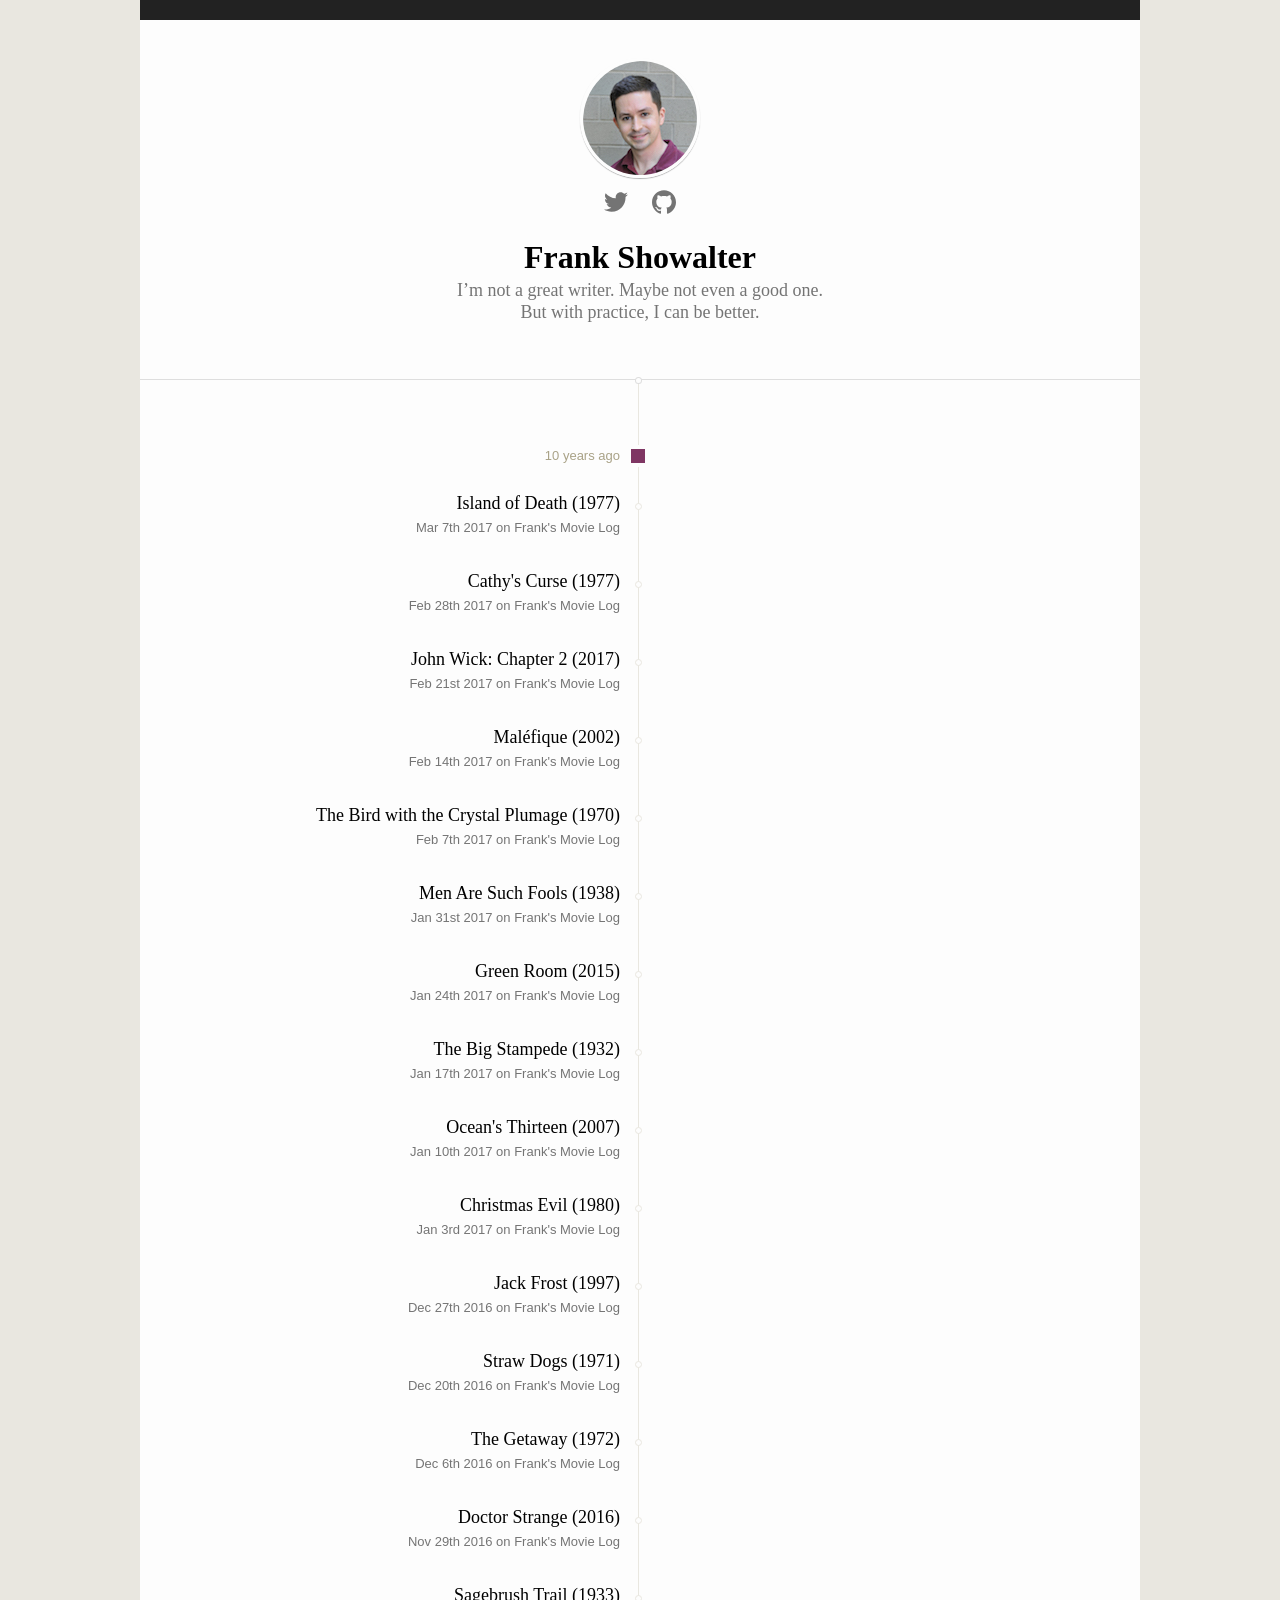
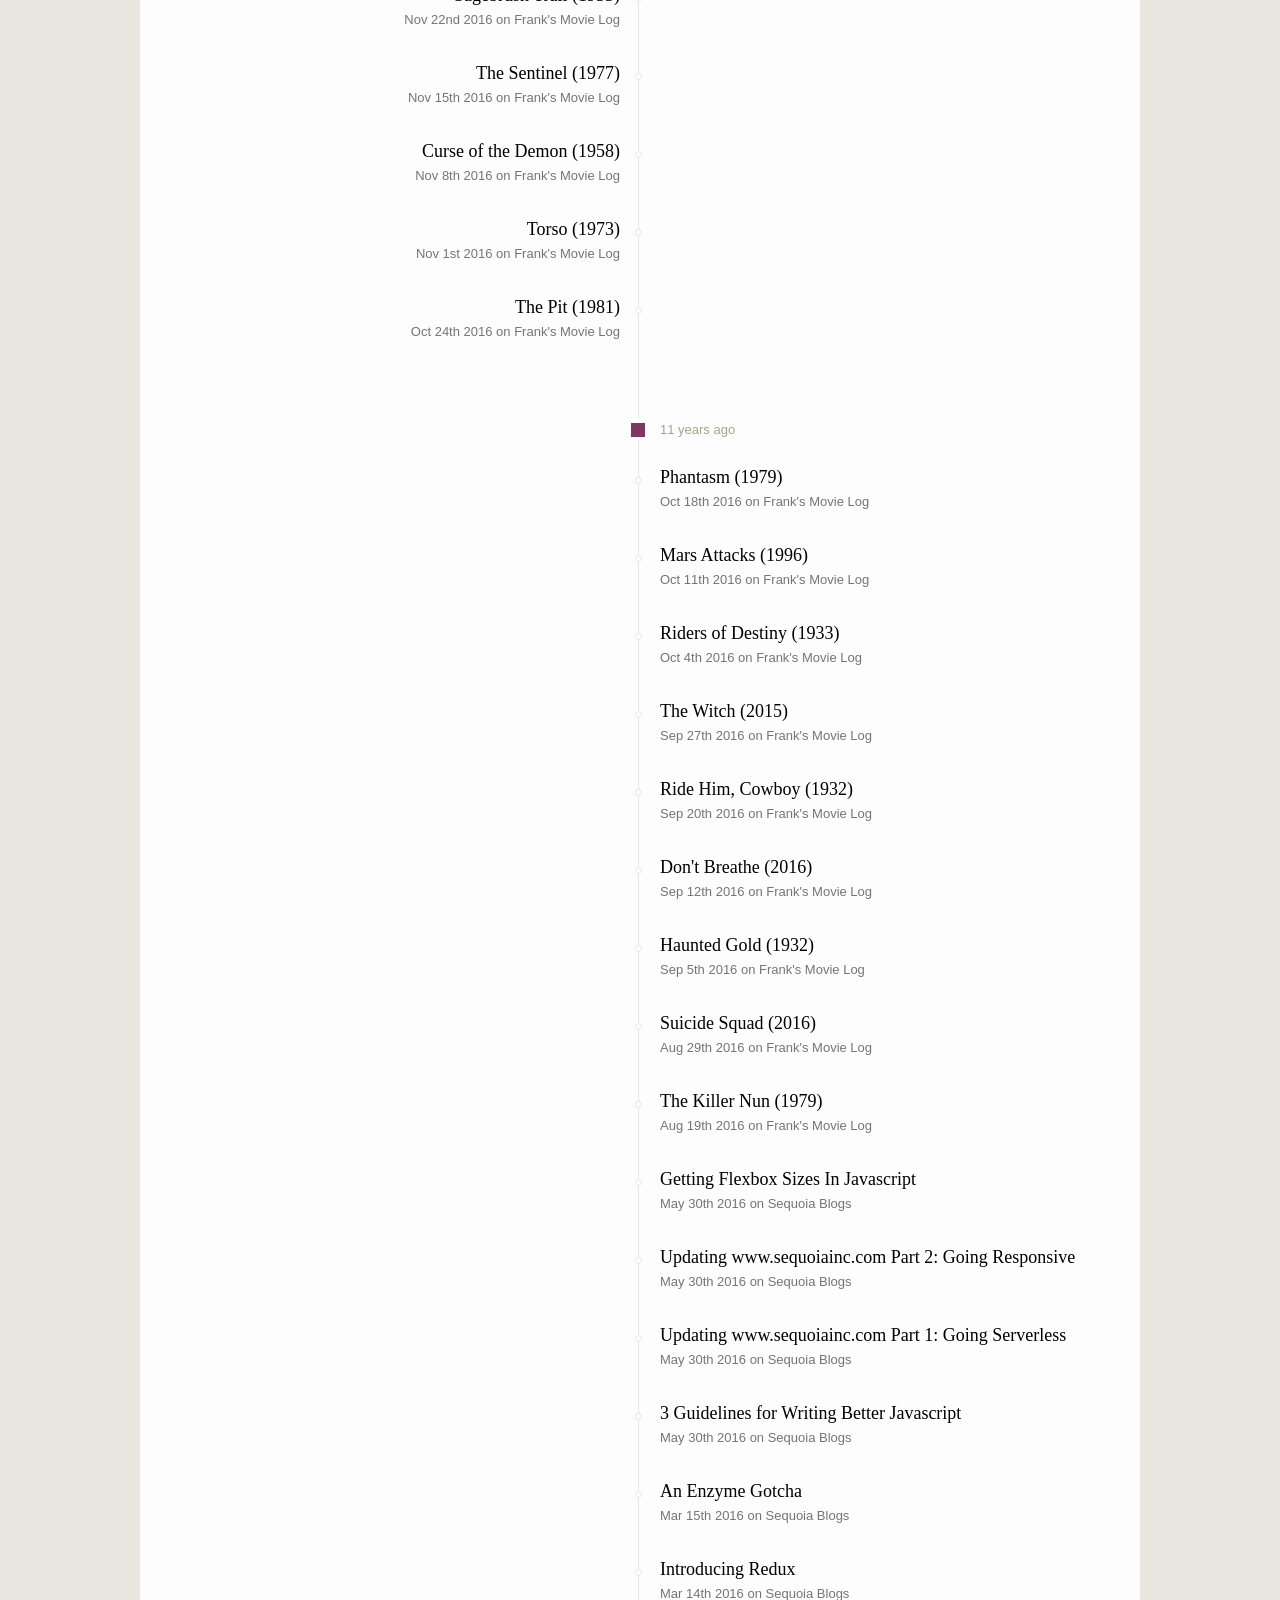
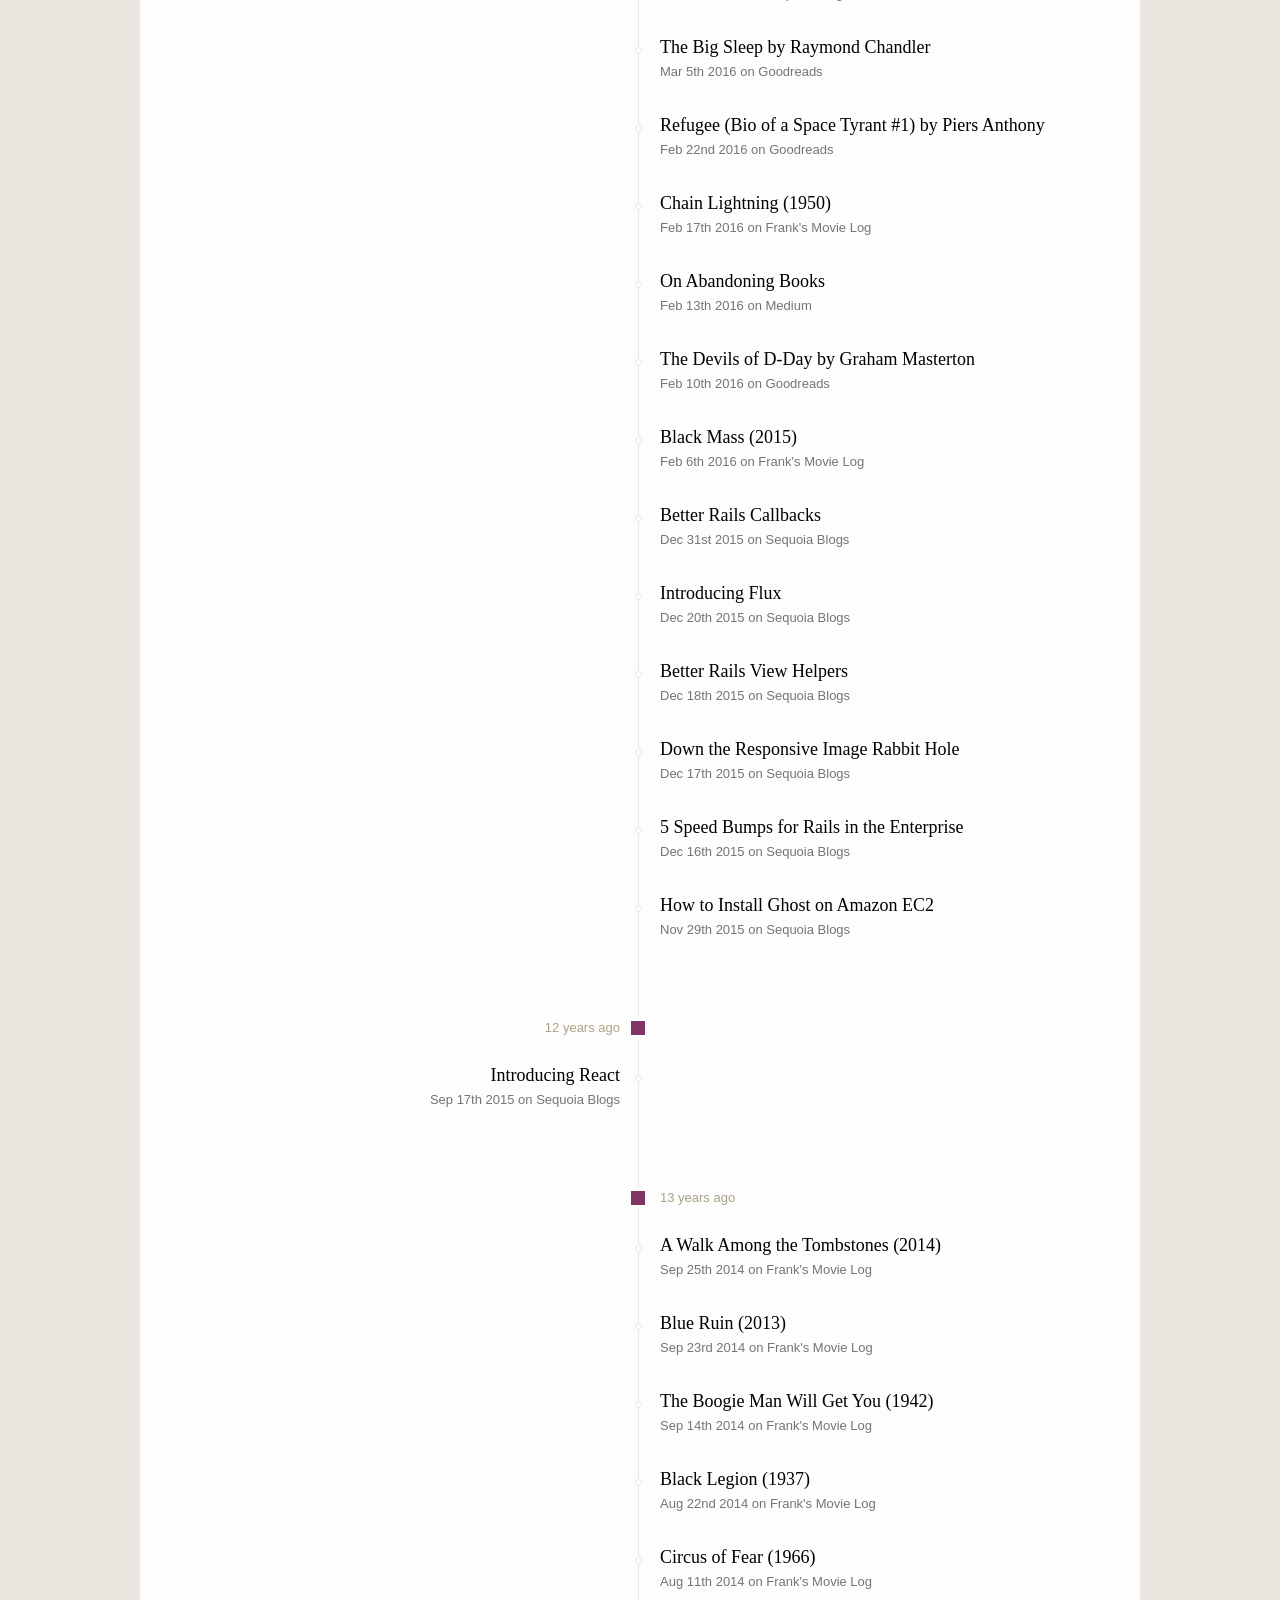
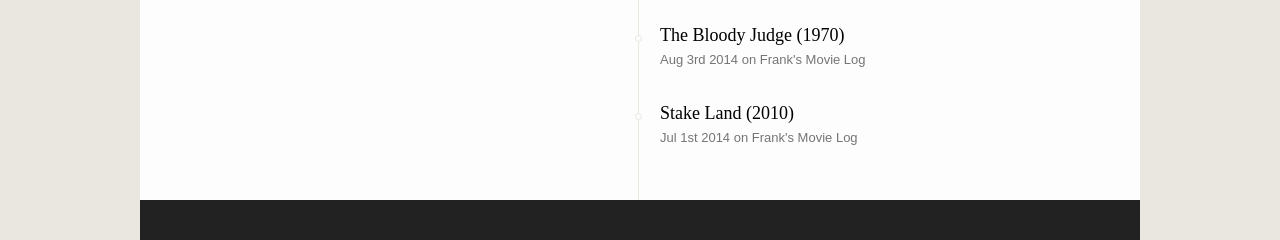
==== index.html @ 4c4d73da "Automated commit at 2017-03-14 00:10:28 UTC by middleman-deploy 1.0.0" ====
<!DOCTYPE html> <html> <head> <meta charset=utf-8> <meta content='width=device-width initial-scale=1' name=viewport> <meta content='IE=edge' http-equiv=X-UA-Compatible> <title>Frank Showalter</title> <meta content='I’m not a great writer. Maybe not even a good one. But with practice I can be better.' name=description> <link href='/feed.xml' rel=alternate title=Feed type='application/atom+xml'> <style>body{background-color:#e9e7e0;font-family:"Charter", "Iowan Old Style", Georgia, Cambria, "Times New Roman", Times, serif;-webkit-font-feature-settings:'kern';font-feature-settings:'kern';-webkit-font-smoothing:antialiased;height:100%;margin:0;max-height:100%;padding:0;-webkit-text-size-adjust:100%;-ms-text-size-adjust:100%;text-size-adjust:100%}*,*::before,*::after{box-sizing:inherit}html{box-sizing:border-box;height:100%;max-height:100%}.fs_mast{-webkit-align-items:center;-ms-flex-align:center;align-items:center;background:#fdfdfd;border-bottom:1px solid rgba(0,0,0,0.12);border-top:20px solid #222;display:-webkit-flex;display:-ms-flexbox;display:flex;-webkit-flex-direction:column;-ms-flex-direction:column;flex-direction:column;height:40%;-webkit-justify-content:center;-ms-flex-pack:center;justify-content:center;margin:0 auto;max-height:500px;max-width:1000px;min-height:380px;padding:0 20px;position:relative}.fs_mast::after{background:#fdfdfd;border:rgba(0,0,0,0.12) 1px solid;border-radius:100%;bottom:-5px;content:'';display:block;height:7px;left:50%;margin-left:-5px;position:absolute;width:7px;z-index:500}.fs_mast-avatar{border:3px solid #fdfdfd;border-radius:100%;box-shadow:0 1px 1px rgba(0,0,0,0.3);display:inline-block;height:120px;overflow:hidden;width:120px;z-index:500}.fs_mast-avatar_image{border-radius:50%;margin-bottom:20px;width:120px}.fs_mast-social{margin:12px 0 0}.fs_mast-social_link{margin:0 10px;text-decoration:none}.fs_mast-social_link path{fill:rgba(0,0,0,0.54);transition:fill ease .3s}.fs_mast-social_link:hover path{fill:#7f3663}.fs_mast-header{font-size:32px;font-weight:bold;margin-bottom:0;text-align:center}.fs_mast-slug{color:rgba(0,0,0,0.54);font-size:18px;line-height:1.2;margin-top:4px;max-width:420px;text-align:center}@media (min-width: 48em){.nowrap{white-space:nowrap}}.fs_timeline{background:#fdfdfd;border-bottom:solid 40px #222;margin:0 auto;max-width:1000px;padding:20px 0;position:relative}.fs_timeline::before{background-color:#e9e7e0;bottom:0;content:'';left:30px;margin-left:-1px;position:absolute;top:0;width:1px;z-index:100}@media (min-width: 48em){.fs_timeline::before{left:50%;margin-left:-2px}}.fs_timeline-group,.fs_timeline-group--even{list-style-type:none;margin-top:39px;padding-left:40px;position:relative}.fs_timeline-group::before,.fs_timeline-group--even::before{background-clip:content-box;background-color:#7f3663;border:4px solid #fdfdfd;border-radius:0;content:'';height:22px;left:30px;margin-left:-11px;position:absolute;top:6px;width:22px;z-index:200}@media (min-width: 48em){.fs_timeline-group,.fs_timeline-group--even{max-width:50%;padding:0 20px 0 40px;right:0;text-align:right}.fs_timeline-group::before,.fs_timeline-group--even::before{left:auto;right:-9px}}@media (min-width: 48em){.fs_timeline-group--even{left:50%;padding:0 40px 0 20px;text-align:left}.fs_timeline-group--even::before{left:-2px;right:auto}}@media (min-width: 48em){.fs_timeline-group--even .fs_timeline-event::after{left:-20px;right:auto}}.fs_timeline-subheader{color:#a9a287;display:inline-block;font-family:-apple-system, BlinkMacSystemFont, "Segoe UI", Roboto, Oxygen, Ubuntu, Cantarell, "Open Sans", "Helvetica Neue", sans-serif;font-size:13px;line-height:1;padding:10px;text-rendering:optimizeLegibility}@media (min-width: 48em){.fs_timeline-subheader{padding:10px 0}}.fs_timeline-events{margin:0;padding:10px}@media (min-width: 48em){.fs_timeline-events{padding:10px 0}}.fs_timeline-event{list-style-type:none;margin:0;padding:10px 0;position:relative}.fs_timeline-event::after{background:#fdfdfd;border:#e9e7e0 1px solid;border-radius:100%;content:'';display:block;height:7px;left:-19px;margin-left:-5px;position:absolute;top:21px;width:7px;z-index:500}@media (min-width: 48em){.fs_timeline-event{padding:10px 0}.fs_timeline-event::after{left:auto;right:-22px}}.fs_timeline-event_heading{color:#000;line-height:normal;margin:0;padding-bottom:6px}.fs_timeline-event_link{color:inherit;font-size:18px;font-weight:300;margin:0;text-decoration:none;text-rendering:optimizeLegibility}.fs_timeline-event_link:hover{color:#7f3663}.fs_timeline-event_slug{color:rgba(0,0,0,0.54);font-family:-apple-system, BlinkMacSystemFont, "Segoe UI", Roboto, Oxygen, Ubuntu, Cantarell, "Open Sans", "Helvetica Neue", sans-serif;font-size:13px;margin:0 0 15px;text-rendering:optimizeLegibility}
    </style> </head> <body> <header class=fs_mast> <div class=fs_mast-avatar> <img class=fs_mast-avatar_image srcset="/images/frank2x.jpg 2x, /images/frank3x.jpg 3x" alt="Frank Showalter" width=120 height=120 src="/images/frank.jpg"/> </div> <div class=fs_mast-social> <a class=fs_mast-social_link href='https://twitter.com/FrankShowalter'> <svg version="1.1" xmlns="http://www.w3.org/2000/svg" x=0px y=0px width=24px height=24px viewbox="0 0 100 100" style="enable-background:new 0 0 100 100;" xmlns:xlink="http://www.w3.org/1999/xlink" xml:space=preserve> <path id=twitter class=st12 d="M100,19c-3.7,1.6-7.6,2.7-11.8,3.2c4.2-2.5,7.5-6.6,9-11.4c-4,2.4-8.4,4.1-13,5c-3.7-4-9.1-6.5-15-6.5 c-11.3,0-20.5,9.2-20.5,20.5c0,1.6,0.2,3.2,0.5,4.7c-17.1-0.9-32.2-9-42.3-21.4c-1.8,3-2.8,6.6-2.8,10.3c0,7.1,3.6,13.4,9.1,17.1 c-3.4-0.1-6.5-1-9.3-2.6c0,0.1,0,0.2,0,0.3c0,9.9,7.1,18.2,16.5,20.1c-1.7,0.5-3.5,0.7-5.4,0.7c-1.3,0-2.6-0.1-3.9-0.4 c2.6,8.1,10.2,14.1,19.2,14.2c-7,5.5-15.9,8.8-25.5,8.8c-1.7,0-3.3-0.1-4.9-0.3c9.1,5.8,19.9,9.2,31.4,9.2 c37.7,0,58.4-31.3,58.4-58.4c0-0.9,0-1.8-0.1-2.7C93.8,26.7,97.3,23.1,100,19z"></path> </svg> </a> <a class=fs_mast-social_link href='https://github.com/fshowalter'> <svg version="1.1" xmlns="http://www.w3.org/2000/svg" x=0px y=0px width=24px height=24px viewbox="0 0 100 100" style="enable-background:new 0 0 100 100;" xmlns:xlink="http://www.w3.org/1999/xlink" xml:space=preserve> <path id=github class=st12 d="M65.8,98.7c-2.5,0.5-3.4-1.1-3.4-2.4c0-1.6,0.1-7,0.1-13.7c0-4.7-1.6-7.7-3.4-9.3 c11.1-1.2,22.8-5.5,22.8-24.7c0-5.5-1.9-9.9-5.1-13.4c0.5-1.3,2.2-6.3-0.5-13.2c0,0-4.2-1.3-13.7,5.1c-4-1.1-8.3-1.7-12.5-1.7 c-4.2,0-8.5,0.6-12.5,1.7C27.9,20.6,23.7,22,23.7,22c-2.7,6.9-1,12-0.5,13.2c-3.2,3.5-5.2,8-5.2,13.4c0,19.2,11.7,23.4,22.8,24.7 c-1.4,1.2-2.7,3.5-3.2,6.7c-2.9,1.3-10.1,3.5-14.5-4.2c0,0-2.6-4.8-7.7-5.2c0,0-4.9-0.1-0.3,3c0,0,3.3,1.5,5.6,7.3 c0,0,2.9,8.9,16.8,5.9c0,4.2,0.1,8.1,0.1,9.3c0,1.3-0.9,2.9-3.4,2.4C14.3,92.1,0,73.3,0,51.2c0-27.6,22.4-50,50-50 c27.6,0,50,22.4,50,50C100,73.3,85.7,92.1,65.8,98.7z"></path> </svg> </a> </div> <h1 class=fs_mast-header>Frank Showalter</h1> <p class=fs_mast-slug> I’m not a great writer. Maybe not even a good one. <span class=nowrap>But with practice, I can be better.</span> </p> </header> <main> <ul class=fs_timeline id=list> <li class=fs_timeline-event data-date='2017-03-07T02:04:58Z'> <h3 class=fs_timeline-event_heading> <a class=fs_timeline-event_link href='https://www.franksmovielog.com/reviews/island-of-death-1977/'> Island of Death (1977) </a> </h3> <p class=fs_timeline-event_slug> <time datetime="2017-03-07T02:04:58Z">Mar 7th 2017</time> on Frank's Movie Log </p> </li> <li class=fs_timeline-event data-date='2017-02-28T02:09:00Z'> <h3 class=fs_timeline-event_heading> <a class=fs_timeline-event_link href='https://www.franksmovielog.com/reviews/cathys-curse-1977/'> Cathy's Curse (1977) </a> </h3> <p class=fs_timeline-event_slug> <time datetime="2017-02-28T02:09:00Z">Feb 28th 2017</time> on Frank's Movie Log </p> </li> <li class=fs_timeline-event data-date='2017-02-21T02:09:00Z'> <h3 class=fs_timeline-event_heading> <a class=fs_timeline-event_link href='https://www.franksmovielog.com/reviews/john-wick-chapter-2-2017/'> John Wick: Chapter 2 (2017) </a> </h3> <p class=fs_timeline-event_slug> <time datetime="2017-02-21T02:09:00Z">Feb 21st 2017</time> on Frank's Movie Log </p> </li> <li class=fs_timeline-event data-date='2017-02-14T03:18:00Z'> <h3 class=fs_timeline-event_heading> <a class=fs_timeline-event_link href='https://www.franksmovielog.com/reviews/malefique-2002/'> Maléfique (2002) </a> </h3> <p class=fs_timeline-event_slug> <time datetime="2017-02-14T03:18:00Z">Feb 14th 2017</time> on Frank's Movie Log </p> </li> <li class=fs_timeline-event data-date='2017-02-07T00:49:00Z'> <h3 class=fs_timeline-event_heading> <a class=fs_timeline-event_link href='https://www.franksmovielog.com/reviews/the-bird-with-the-crystal-plumage-1970/'> The Bird with the Crystal Plumage (1970) </a> </h3> <p class=fs_timeline-event_slug> <time datetime="2017-02-07T00:49:00Z">Feb 7th 2017</time> on Frank's Movie Log </p> </li> <li class=fs_timeline-event data-date='2017-01-31T01:57:00Z'> <h3 class=fs_timeline-event_heading> <a class=fs_timeline-event_link href='https://www.franksmovielog.com/reviews/men-are-such-fools-1938/'> Men Are Such Fools (1938) </a> </h3> <p class=fs_timeline-event_slug> <time datetime="2017-01-31T01:57:00Z">Jan 31st 2017</time> on Frank's Movie Log </p> </li> <li class=fs_timeline-event data-date='2017-01-24T01:57:00Z'> <h3 class=fs_timeline-event_heading> <a class=fs_timeline-event_link href='https://www.franksmovielog.com/reviews/green-room-2015/'> Green Room (2015) </a> </h3> <p class=fs_timeline-event_slug> <time datetime="2017-01-24T01:57:00Z">Jan 24th 2017</time> on Frank's Movie Log </p> </li> <li class=fs_timeline-event data-date='2017-01-17T01:41:00Z'> <h3 class=fs_timeline-event_heading> <a class=fs_timeline-event_link href='https://www.franksmovielog.com/reviews/the-big-stampede-1932/'> The Big Stampede (1932) </a> </h3> <p class=fs_timeline-event_slug> <time datetime="2017-01-17T01:41:00Z">Jan 17th 2017</time> on Frank's Movie Log </p> </li> <li class=fs_timeline-event data-date='2017-01-10T03:32:00Z'> <h3 class=fs_timeline-event_heading> <a class=fs_timeline-event_link href='https://www.franksmovielog.com/reviews/oceans-thirteen-2007/'> Ocean's Thirteen (2007) </a> </h3> <p class=fs_timeline-event_slug> <time datetime="2017-01-10T03:32:00Z">Jan 10th 2017</time> on Frank's Movie Log </p> </li> <li class=fs_timeline-event data-date='2017-01-03T02:52:00Z'> <h3 class=fs_timeline-event_heading> <a class=fs_timeline-event_link href='https://www.franksmovielog.com/reviews/christmas-evil-1980/'> Christmas Evil (1980) </a> </h3> <p class=fs_timeline-event_slug> <time datetime="2017-01-03T02:52:00Z">Jan 3rd 2017</time> on Frank's Movie Log </p> </li> <li class=fs_timeline-event data-date='2016-12-27T02:15:00Z'> <h3 class=fs_timeline-event_heading> <a class=fs_timeline-event_link href='https://www.franksmovielog.com/reviews/jack-frost-1997/'> Jack Frost (1997) </a> </h3> <p class=fs_timeline-event_slug> <time datetime="2016-12-27T02:15:00Z">Dec 27th 2016</time> on Frank's Movie Log </p> </li> <li class=fs_timeline-event data-date='2016-12-20T02:12:00Z'> <h3 class=fs_timeline-event_heading> <a class=fs_timeline-event_link href='https://www.franksmovielog.com/reviews/straw-dogs-1971/'> Straw Dogs (1971) </a> </h3> <p class=fs_timeline-event_slug> <time datetime="2016-12-20T02:12:00Z">Dec 20th 2016</time> on Frank's Movie Log </p> </li> <li class=fs_timeline-event data-date='2016-12-06T03:05:00Z'> <h3 class=fs_timeline-event_heading> <a class=fs_timeline-event_link href='https://www.franksmovielog.com/reviews/the-getaway-1972/'> The Getaway (1972) </a> </h3> <p class=fs_timeline-event_slug> <time datetime="2016-12-06T03:05:00Z">Dec 6th 2016</time> on Frank's Movie Log </p> </li> <li class=fs_timeline-event data-date='2016-11-29T02:18:00Z'> <h3 class=fs_timeline-event_heading> <a class=fs_timeline-event_link href='https://www.franksmovielog.com/reviews/doctor-strange-2016/'> Doctor Strange (2016) </a> </h3> <p class=fs_timeline-event_slug> <time datetime="2016-11-29T02:18:00Z">Nov 29th 2016</time> on Frank's Movie Log </p> </li> <li class=fs_timeline-event data-date='2016-11-22T03:40:00Z'> <h3 class=fs_timeline-event_heading> <a class=fs_timeline-event_link href='https://www.franksmovielog.com/reviews/sagebrush-trail-1933/'> Sagebrush Trail (1933) </a> </h3> <p class=fs_timeline-event_slug> <time datetime="2016-11-22T03:40:00Z">Nov 22nd 2016</time> on Frank's Movie Log </p> </li> <li class=fs_timeline-event data-date='2016-11-15T01:08:00Z'> <h3 class=fs_timeline-event_heading> <a class=fs_timeline-event_link href='https://www.franksmovielog.com/reviews/the-sentinel-1977/'> The Sentinel (1977) </a> </h3> <p class=fs_timeline-event_slug> <time datetime="2016-11-15T01:08:00Z">Nov 15th 2016</time> on Frank's Movie Log </p> </li> <li class=fs_timeline-event data-date='2016-11-08T03:11:00Z'> <h3 class=fs_timeline-event_heading> <a class=fs_timeline-event_link href='https://www.franksmovielog.com/reviews/curse-of-the-demon-1958/'> Curse of the Demon (1958) </a> </h3> <p class=fs_timeline-event_slug> <time datetime="2016-11-08T03:11:00Z">Nov 8th 2016</time> on Frank's Movie Log </p> </li> <li class=fs_timeline-event data-date='2016-11-01T01:24:00Z'> <h3 class=fs_timeline-event_heading> <a class=fs_timeline-event_link href='https://www.franksmovielog.com/reviews/torso-1973/'> Torso (1973) </a> </h3> <p class=fs_timeline-event_slug> <time datetime="2016-11-01T01:24:00Z">Nov 1st 2016</time> on Frank's Movie Log </p> </li> <li class=fs_timeline-event data-date='2016-10-24T19:04:00Z'> <h3 class=fs_timeline-event_heading> <a class=fs_timeline-event_link href='https://www.franksmovielog.com/reviews/the-pit-1981/'> The Pit (1981) </a> </h3> <p class=fs_timeline-event_slug> <time datetime="2016-10-24T19:04:00Z">Oct 24th 2016</time> on Frank's Movie Log </p> </li> <li class=fs_timeline-event data-date='2016-10-18T00:44:00Z'> <h3 class=fs_timeline-event_heading> <a class=fs_timeline-event_link href='https://www.franksmovielog.com/reviews/phantasm-1979/'> Phantasm (1979) </a> </h3> <p class=fs_timeline-event_slug> <time datetime="2016-10-18T00:44:00Z">Oct 18th 2016</time> on Frank's Movie Log </p> </li> <li class=fs_timeline-event data-date='2016-10-11T00:28:00Z'> <h3 class=fs_timeline-event_heading> <a class=fs_timeline-event_link href='https://www.franksmovielog.com/reviews/mars-attacks-1996/'> Mars Attacks (1996) </a> </h3> <p class=fs_timeline-event_slug> <time datetime="2016-10-11T00:28:00Z">Oct 11th 2016</time> on Frank's Movie Log </p> </li> <li class=fs_timeline-event data-date='2016-10-04T00:57:00Z'> <h3 class=fs_timeline-event_heading> <a class=fs_timeline-event_link href='https://www.franksmovielog.com/reviews/riders-of-destiny-1933/'> Riders of Destiny (1933) </a> </h3> <p class=fs_timeline-event_slug> <time datetime="2016-10-04T00:57:00Z">Oct 4th 2016</time> on Frank's Movie Log </p> </li> <li class=fs_timeline-event data-date='2016-09-27T00:06:00Z'> <h3 class=fs_timeline-event_heading> <a class=fs_timeline-event_link href='https://www.franksmovielog.com/reviews/the-witch-2015/'> The Witch (2015) </a> </h3> <p class=fs_timeline-event_slug> <time datetime="2016-09-27T00:06:00Z">Sep 27th 2016</time> on Frank's Movie Log </p> </li> <li class=fs_timeline-event data-date='2016-09-20T02:02:00Z'> <h3 class=fs_timeline-event_heading> <a class=fs_timeline-event_link href='https://www.franksmovielog.com/reviews/ride-him-cowboy-1932/'> Ride Him, Cowboy (1932) </a> </h3> <p class=fs_timeline-event_slug> <time datetime="2016-09-20T02:02:00Z">Sep 20th 2016</time> on Frank's Movie Log </p> </li> <li class=fs_timeline-event data-date='2016-09-12T23:53:00Z'> <h3 class=fs_timeline-event_heading> <a class=fs_timeline-event_link href='https://www.franksmovielog.com/reviews/dont-breathe-2016/'> Don't Breathe (2016) </a> </h3> <p class=fs_timeline-event_slug> <time datetime="2016-09-12T23:53:00Z">Sep 12th 2016</time> on Frank's Movie Log </p> </li> <li class=fs_timeline-event data-date='2016-09-05T18:58:00Z'> <h3 class=fs_timeline-event_heading> <a class=fs_timeline-event_link href='https://www.franksmovielog.com/reviews/haunted-gold-1932/'> Haunted Gold (1932) </a> </h3> <p class=fs_timeline-event_slug> <time datetime="2016-09-05T18:58:00Z">Sep 5th 2016</time> on Frank's Movie Log </p> </li> <li class=fs_timeline-event data-date=2016-08-29> <h3 class=fs_timeline-event_heading> <a class=fs_timeline-event_link href='https://www.franksmovielog.com/reviews/suicide-squad-2016/'> Suicide Squad (2016) </a> </h3> <p class=fs_timeline-event_slug> <time datetime=2016-08-29>Aug 29th 2016</time> on Frank's Movie Log </p> </li> <li class=fs_timeline-event data-date=2016-08-19> <h3 class=fs_timeline-event_heading> <a class=fs_timeline-event_link href='https://www.franksmovielog.com/reviews/the-killer-nun-1979/'> The Killer Nun (1979) </a> </h3> <p class=fs_timeline-event_slug> <time datetime=2016-08-19>Aug 19th 2016</time> on Frank's Movie Log </p> </li> <li class=fs_timeline-event data-date='2016-05-30T19:50:00Z'> <h3 class=fs_timeline-event_heading> <a class=fs_timeline-event_link href='https://blogs.sequoiainc.com/getting-flexbox-sizes-in-javascript/'> Getting Flexbox Sizes In Javascript </a> </h3> <p class=fs_timeline-event_slug> <time datetime="2016-05-30T19:50:00Z">May 30th 2016</time> on Sequoia Blogs </p> </li> <li class=fs_timeline-event data-date='2016-05-30T19:47:00Z'> <h3 class=fs_timeline-event_heading> <a class=fs_timeline-event_link href='https://blogs.sequoiainc.com/updating-www-sequoiainc-com-part-2-going-responsive/'> Updating www.sequoiainc.com Part 2: Going Responsive </a> </h3> <p class=fs_timeline-event_slug> <time datetime="2016-05-30T19:47:00Z">May 30th 2016</time> on Sequoia Blogs </p> </li> <li class=fs_timeline-event data-date='2016-05-30T19:44:00Z'> <h3 class=fs_timeline-event_heading> <a class=fs_timeline-event_link href='https://blogs.sequoiainc.com/updating-www-sequoiainc-com-part-1-going-serverless/'> Updating www.sequoiainc.com Part 1: Going Serverless </a> </h3> <p class=fs_timeline-event_slug> <time datetime="2016-05-30T19:44:00Z">May 30th 2016</time> on Sequoia Blogs </p> </li> <li class=fs_timeline-event data-date='2016-05-30T19:40:00Z'> <h3 class=fs_timeline-event_heading> <a class=fs_timeline-event_link href='https://blogs.sequoiainc.com/3-guidelines-for-writing-better-javascript/'> 3 Guidelines for Writing Better Javascript </a> </h3> <p class=fs_timeline-event_slug> <time datetime="2016-05-30T19:40:00Z">May 30th 2016</time> on Sequoia Blogs </p> </li> <li class=fs_timeline-event data-date='2016-03-15T10:46:00Z'> <h3 class=fs_timeline-event_heading> <a class=fs_timeline-event_link href='http://blogs.sequoiainc.com/an-enzyme-gotcha/'> An Enzyme Gotcha </a> </h3> <p class=fs_timeline-event_slug> <time datetime="2016-03-15T10:46:00Z">Mar 15th 2016</time> on Sequoia Blogs </p> </li> <li class=fs_timeline-event data-date='2016-03-14T11:35:00Z'> <h3 class=fs_timeline-event_heading> <a class=fs_timeline-event_link href='http://blogs.sequoiainc.com/introducing-redux/'> Introducing Redux </a> </h3> <p class=fs_timeline-event_slug> <time datetime="2016-03-14T11:35:00Z">Mar 14th 2016</time> on Sequoia Blogs </p> </li> <li class=fs_timeline-event data-date='2016-03-05T11:23:00Z'> <h3 class=fs_timeline-event_heading> <a class=fs_timeline-event_link href='https://www.goodreads.com/review/show/359121899'> The Big Sleep by Raymond Chandler </a> </h3> <p class=fs_timeline-event_slug> <time datetime="2016-03-05T11:23:00Z">Mar 5th 2016</time> on Goodreads </p> </li> <li class=fs_timeline-event data-date='2016-02-22T11:46:00Z'> <h3 class=fs_timeline-event_heading> <a class=fs_timeline-event_link href='https://www.goodreads.com/review/show/359293257'> Refugee (Bio of a Space Tyrant #1) by Piers Anthony </a> </h3> <p class=fs_timeline-event_slug> <time datetime="2016-02-22T11:46:00Z">Feb 22nd 2016</time> on Goodreads </p> </li> <li class=fs_timeline-event data-date='2016-02-17T11:58:00Z'> <h3 class=fs_timeline-event_heading> <a class=fs_timeline-event_link href='https://www.franksmovielog.com/reviews/chain-lightning-1950/'> Chain Lightning (1950) </a> </h3> <p class=fs_timeline-event_slug> <time datetime="2016-02-17T11:58:00Z">Feb 17th 2016</time> on Frank's Movie Log </p> </li> <li class=fs_timeline-event data-date='2016-02-13T20:24:00Z'> <h3 class=fs_timeline-event_heading> <a class=fs_timeline-event_link href='https://medium.com/@frankshowalter/on-abandoning-books-34a100bbe004'> On Abandoning Books </a> </h3> <p class=fs_timeline-event_slug> <time datetime="2016-02-13T20:24:00Z">Feb 13th 2016</time> on Medium </p> </li> <li class=fs_timeline-event data-date='2016-02-10T11:31:00Z'> <h3 class=fs_timeline-event_heading> <a class=fs_timeline-event_link href='https://www.goodreads.com/review/show/359175824'> The Devils of D-Day by Graham Masterton </a> </h3> <p class=fs_timeline-event_slug> <time datetime="2016-02-10T11:31:00Z">Feb 10th 2016</time> on Goodreads </p> </li> <li class=fs_timeline-event data-date='2016-02-06T19:31:02Z'> <h3 class=fs_timeline-event_heading> <a class=fs_timeline-event_link href='https://www.franksmovielog.com/reviews/black-mass-2015/'> Black Mass (2015) </a> </h3> <p class=fs_timeline-event_slug> <time datetime="2016-02-06T19:31:02Z">Feb 6th 2016</time> on Frank's Movie Log </p> </li> <li class=fs_timeline-event data-date='2015-12-31T01:07:02Z'> <h3 class=fs_timeline-event_heading> <a class=fs_timeline-event_link href='http://blogs.sequoiainc.com/better-rails-callbacks/'> Better Rails Callbacks </a> </h3> <p class=fs_timeline-event_slug> <time datetime="2015-12-31T01:07:02Z">Dec 31st 2015</time> on Sequoia Blogs </p> </li> <li class=fs_timeline-event data-date='2015-12-20T01:32:00Z'> <h3 class=fs_timeline-event_heading> <a class=fs_timeline-event_link href='http://blogs.sequoiainc.com/introducing-flux/'> Introducing Flux </a> </h3> <p class=fs_timeline-event_slug> <time datetime="2015-12-20T01:32:00Z">Dec 20th 2015</time> on Sequoia Blogs </p> </li> <li class=fs_timeline-event data-date='2015-12-18T02:11:00Z'> <h3 class=fs_timeline-event_heading> <a class=fs_timeline-event_link href='http://blogs.sequoiainc.com/better-rails-view-helpers/'> Better Rails View Helpers </a> </h3> <p class=fs_timeline-event_slug> <time datetime="2015-12-18T02:11:00Z">Dec 18th 2015</time> on Sequoia Blogs </p> </li> <li class=fs_timeline-event data-date='2015-12-17T02:22:02Z'> <h3 class=fs_timeline-event_heading> <a class=fs_timeline-event_link href='http://blogs.sequoiainc.com/down-the-responsive-image-rabbit-hole/'> Down the Responsive Image Rabbit Hole </a> </h3> <p class=fs_timeline-event_slug> <time datetime="2015-12-17T02:22:02Z">Dec 17th 2015</time> on Sequoia Blogs </p> </li> <li class=fs_timeline-event data-date='2015-12-16T01:37:02Z'> <h3 class=fs_timeline-event_heading> <a class=fs_timeline-event_link href='http://blogs.sequoiainc.com/5-speed-bumps-for-rails-in-the-enterprise/'> 5 Speed Bumps for Rails in the Enterprise </a> </h3> <p class=fs_timeline-event_slug> <time datetime="2015-12-16T01:37:02Z">Dec 16th 2015</time> on Sequoia Blogs </p> </li> <li class=fs_timeline-event data-date='2015-11-29T18:46:02Z'> <h3 class=fs_timeline-event_heading> <a class=fs_timeline-event_link href='http://blogs.sequoiainc.com/installing-ghost-on-amazon-ec2/'> How to Install Ghost on Amazon EC2 </a> </h3> <p class=fs_timeline-event_slug> <time datetime="2015-11-29T18:46:02Z">Nov 29th 2015</time> on Sequoia Blogs </p> </li> <li class=fs_timeline-event data-date='2015-09-17T01:16:02Z'> <h3 class=fs_timeline-event_heading> <a class=fs_timeline-event_link href='http://blogs.sequoiainc.com/introducing-react/'> Introducing React </a> </h3> <p class=fs_timeline-event_slug> <time datetime="2015-09-17T01:16:02Z">Sep 17th 2015</time> on Sequoia Blogs </p> </li> <li class=fs_timeline-event data-date='2014-09-25T12:00:00Z'> <h3 class=fs_timeline-event_heading> <a class=fs_timeline-event_link href='https://www.franksmovielog.com/reviews/a-walk-among-the-tombstones-2014/'> A Walk Among the Tombstones (2014) </a> </h3> <p class=fs_timeline-event_slug> <time datetime="2014-09-25T12:00:00Z">Sep 25th 2014</time> on Frank's Movie Log </p> </li> <li class=fs_timeline-event data-date='2014-09-23T02:05:00Z'> <h3 class=fs_timeline-event_heading> <a class=fs_timeline-event_link href='https://www.franksmovielog.com/reviews/blue-ruin-2013/'> Blue Ruin (2013) </a> </h3> <p class=fs_timeline-event_slug> <time datetime="2014-09-23T02:05:00Z">Sep 23rd 2014</time> on Frank's Movie Log </p> </li> <li class=fs_timeline-event data-date='2014-09-14T00:12:00Z'> <h3 class=fs_timeline-event_heading> <a class=fs_timeline-event_link href='https://www.franksmovielog.com/reviews/the-boogie-man-will-get-you-1942/'> The Boogie Man Will Get You (1942) </a> </h3> <p class=fs_timeline-event_slug> <time datetime="2014-09-14T00:12:00Z">Sep 14th 2014</time> on Frank's Movie Log </p> </li> <li class=fs_timeline-event data-date='2014-08-22T00:12:00Z'> <h3 class=fs_timeline-event_heading> <a class=fs_timeline-event_link href='https://www.franksmovielog.com/reviews/black-legion-1937/'> Black Legion (1937) </a> </h3> <p class=fs_timeline-event_slug> <time datetime="2014-08-22T00:12:00Z">Aug 22nd 2014</time> on Frank's Movie Log </p> </li> <li class=fs_timeline-event data-date='2014-08-11T12:00:00Z'> <h3 class=fs_timeline-event_heading> <a class=fs_timeline-event_link href='https://www.franksmovielog.com/reviews/circus-of-fear-1966/'> Circus of Fear (1966) </a> </h3> <p class=fs_timeline-event_slug> <time datetime="2014-08-11T12:00:00Z">Aug 11th 2014</time> on Frank's Movie Log </p> </li> <li class=fs_timeline-event data-date=2014-08-03> <h3 class=fs_timeline-event_heading> <a class=fs_timeline-event_link href='https://www.franksmovielog.com/reviews/the-bloody-judge-1970/'> The Bloody Judge (1970) </a> </h3> <p class=fs_timeline-event_slug> <time datetime=2014-08-03>Aug 3rd 2014</time> on Frank's Movie Log </p> </li> <li class=fs_timeline-event data-date=2014-07-01> <h3 class=fs_timeline-event_heading> <a class=fs_timeline-event_link href='https://www.franksmovielog.com/reviews/stake-land-2010/'> Stake Land (2010) </a> </h3> <p class=fs_timeline-event_slug> <time datetime=2014-07-01>Jul 1st 2014</time> on Frank's Movie Log </p> </li> </ul> </main> <script>!function(e){function t(e){var t,n=new Date(e),r=n.getTime(),a=[[60,"seconds",1],[120,"1 minute ago","1 minute from now"],[3600,"minutes",60],[7200,"1 hour ago","1 hour from now"],[86400,"hours",3600],[172800,"Yesterday","Tomorrow"],[604800,"days",86400],[1209600,"Last week","Next week"],[2419200,"weeks",604800],[4838400,"Last month","Next month"],[29030400,"months",2419200],[58060800,"Last year","Next year"],[290304e4,"years",29030400]],o=0,i=a[o],u=(+new Date-r)/1e3,c="ago",s=new Date;if(0===u)return"Just now";if(u>172800&&(n.setHours(0,0,0),u=(+new Date-n.getTime())/1e3),u>2419200&&58060800>u)return t=s.getMonth()-n.getMonth()+12*(s.getYear()-n.getYear()),1===t?"Last month":t+" months ago";for(;i;){if(u<i[0])return"string"==typeof i[2]?i[1]:Math.floor(u/i[2])+" "+i[1]+" "+c;o++,i=a[o]}return r}function n(e,t){var n;for(n=0;n<e.length;n++)t(e[n],n)}function r(e){var r,a,o={};return n(e,function(e){r=e.cloneNode(!0),a=t(e.getAttribute("data-date")),o[a]=o[a]||[],o[a].push(r)}),o}function a(t){var n=e.createElement("ul");return n.className="fs_timeline-events",t.forEach(function(e){n.appendChild(e)}),n}function o(t,n){var r=e.createElement("li"),o=e.createElement("span");return r.className="fs_timeline-group",o.className="fs_timeline-subheader",o.appendChild(e.createTextNode(t)),r.appendChild(o),r.appendChild(a(n[t])),r}function i(e,t){var n,r=e.cloneNode(!1),a=!1;Object.keys(t).forEach(function(e){n=o(e,t),a&&(n.className=n.className+"--even"),r.appendChild(n),a=!a}),e.parentNode.replaceChild(r,e)}function u(){var t=e.querySelectorAll("[data-date]"),n=e.querySelector("#list"),a=r(t);i(n,a),n=null}function c(e){var t=["th","st","nd","rd"],n=e%100;return e+(t[(n-20)%10]||t[n]||t[0])}function s(e){var t=new Date(e),n=t.toLocaleDateString(void 0,{month:"short"}),r=t.toLocaleDateString(void 0,{day:"numeric"}),a=t.toLocaleDateString(void 0,{year:"numeric"});return n+" "+c(r)+" "+a}function l(){var t,r=e.querySelectorAll("time");n(r,function(e){t=e.getAttribute("datetime"),e.textContent=s(t)})}l(),u()}(document);
    </script> <script>
      !function(e,t,a,n,c,s,o){e.GoogleAnalyticsObject=c,e[c]=e[c]||function(){(e[c].q=e[c].q||[]).push(arguments)},e[c].l=1*new Date,s=t.createElement(a),o=t.getElementsByTagName(a)[0],s.async=1,s.src=n,o.parentNode.insertBefore(s,o)}(window,document,"script","https://www.google-analytics.com/analytics.js","ga"),ga("create","UA-55282521-2","auto"),ga("send","pageview");
    </script> </body> </html>
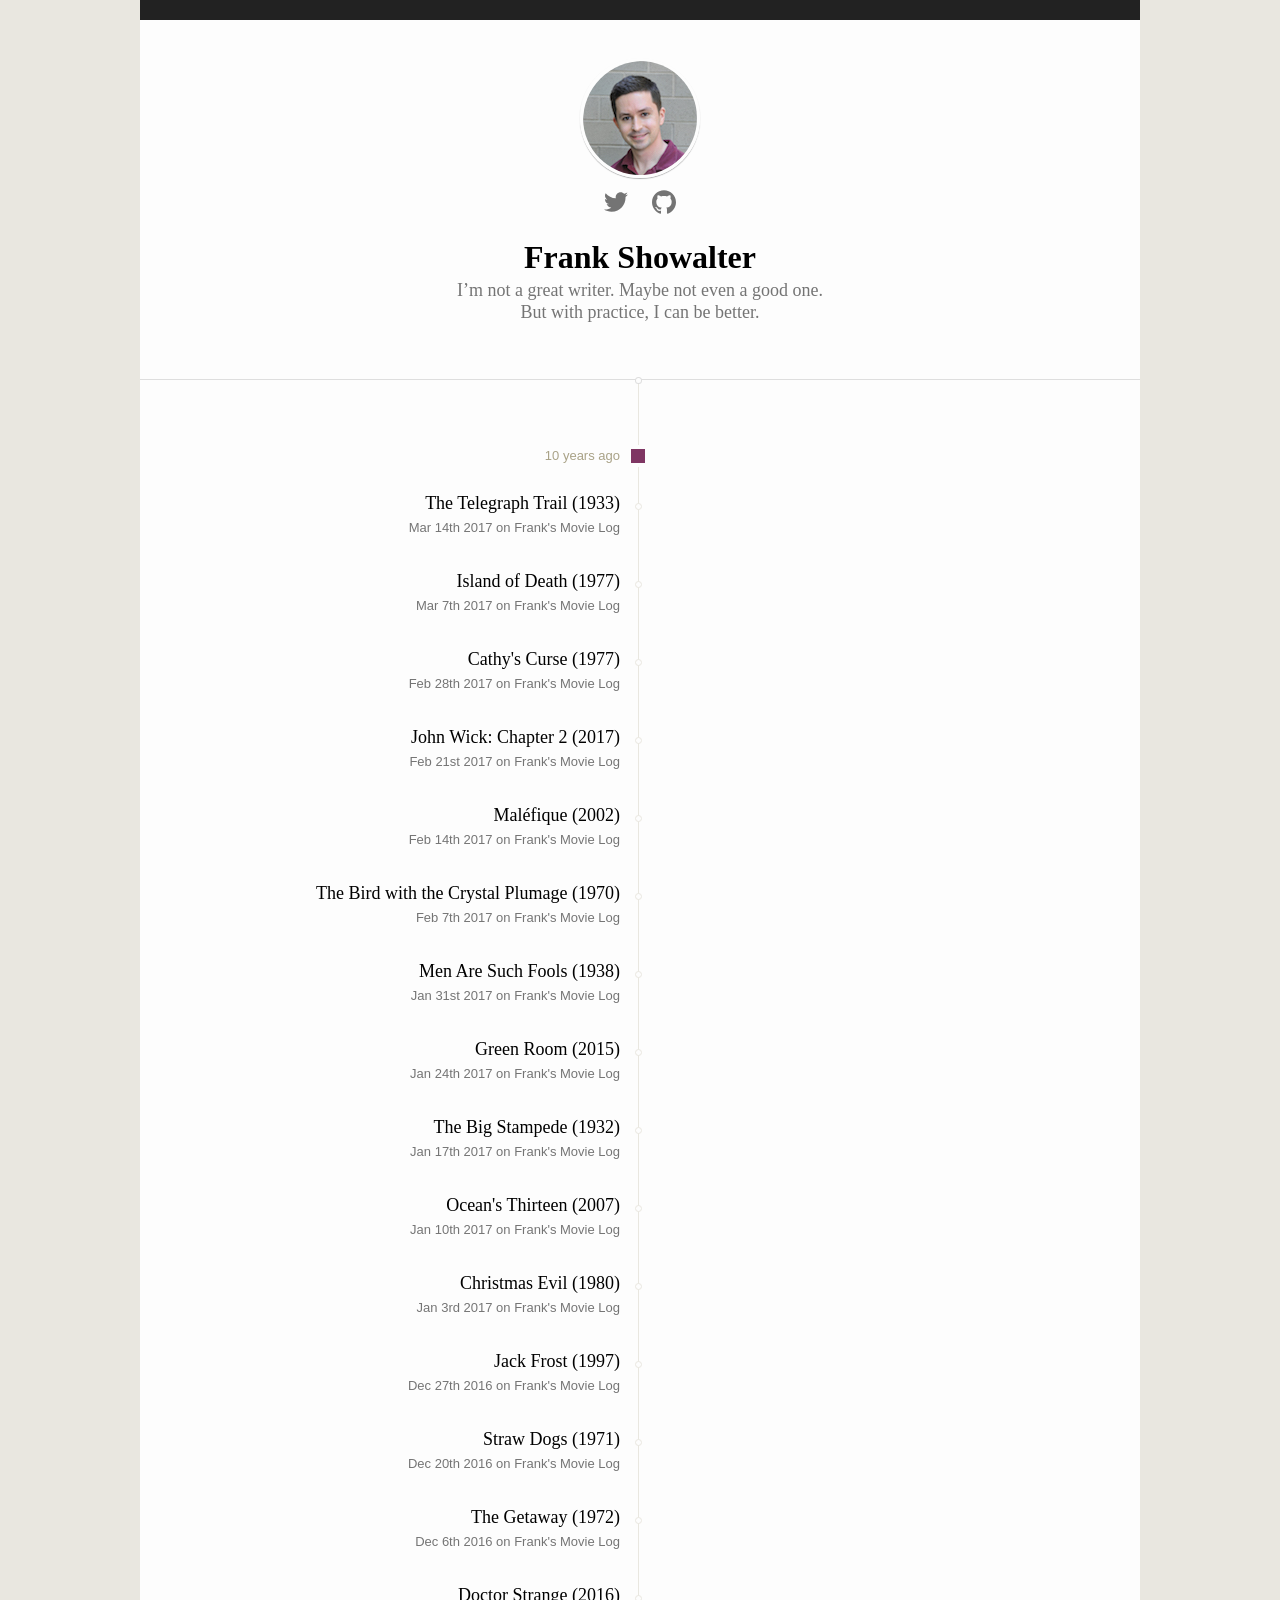
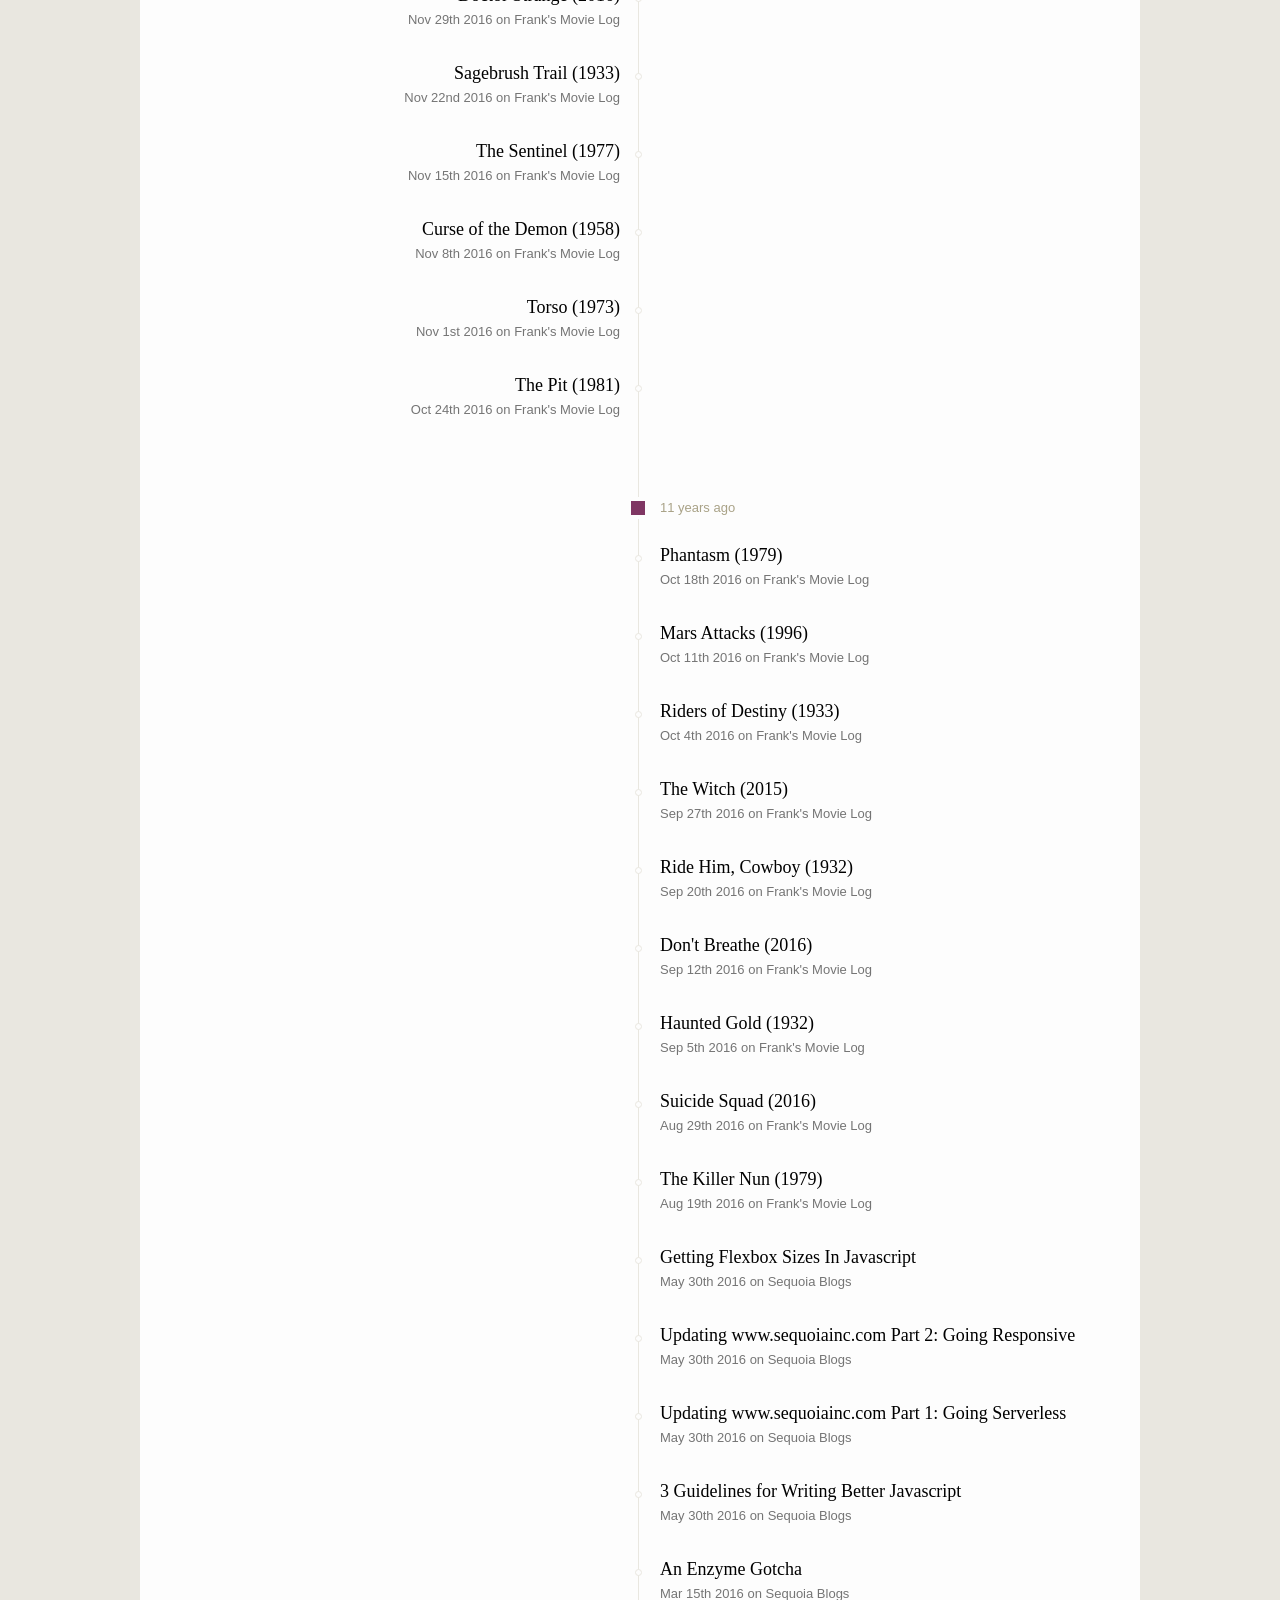
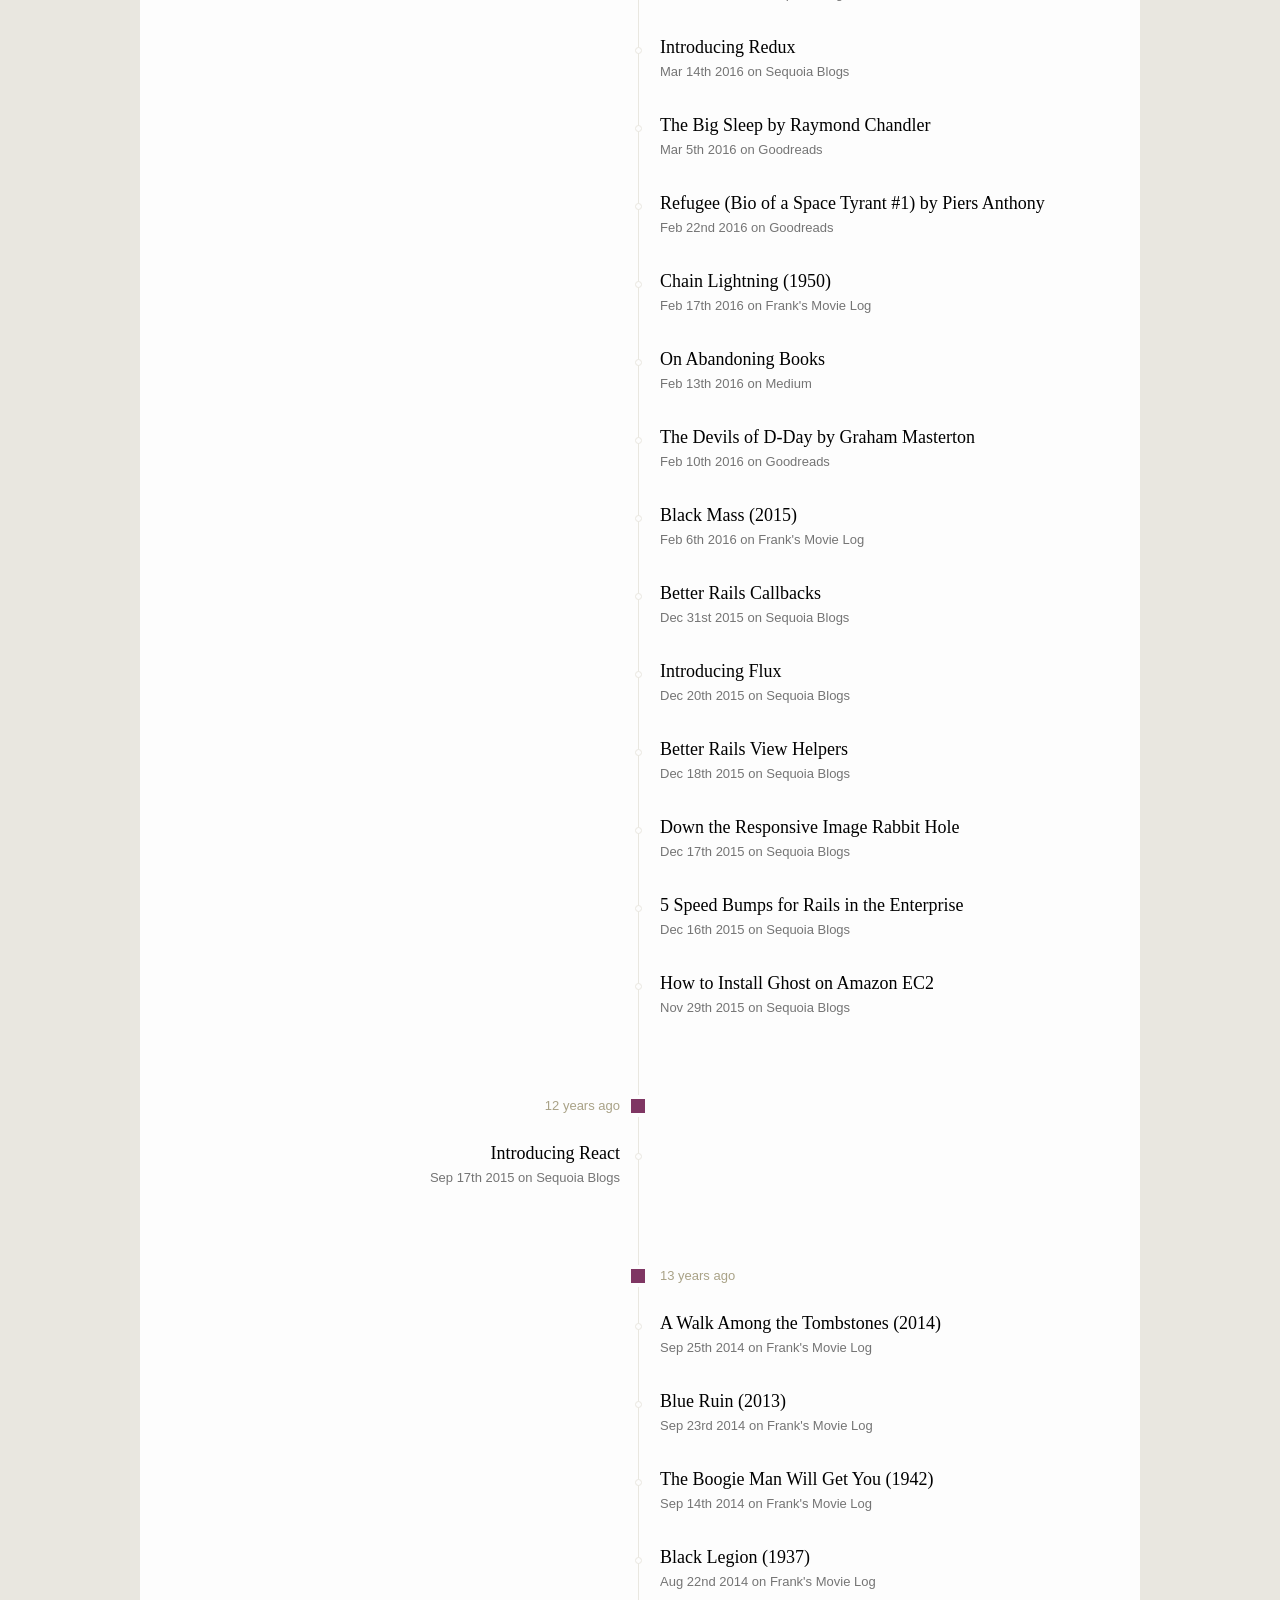
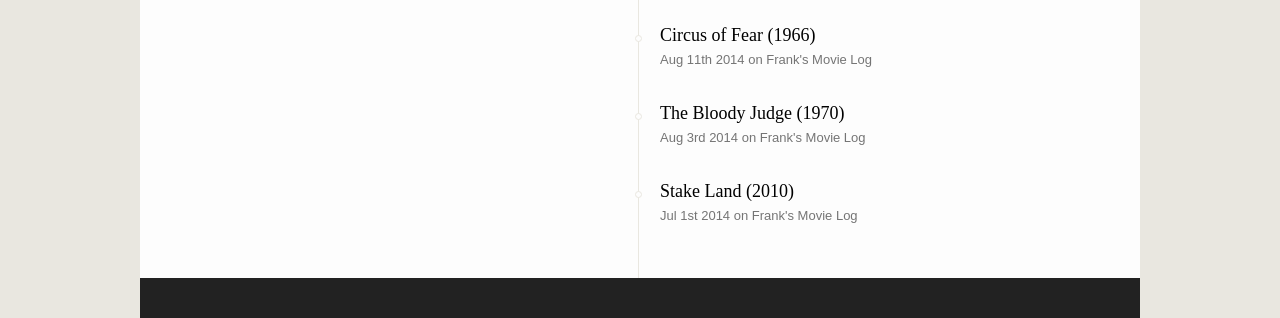
==== commit 7b7388cc: "Automated commit at 2017-03-14 02:10:27 UTC by middleman-deploy 1.0.0" ====
--- a/index.html
+++ b/index.html
@@ -1,5 +1,5 @@
 <!DOCTYPE html> <html> <head> <meta charset=utf-8> <meta content='width=device-width initial-scale=1' name=viewport> <meta content='IE=edge' http-equiv=X-UA-Compatible> <title>Frank Showalter</title> <meta content='I’m not a great writer. Maybe not even a good one. But with practice I can be better.' name=description> <link href='/feed.xml' rel=alternate title=Feed type='application/atom+xml'> <style>body{background-color:#e9e7e0;font-family:"Charter", "Iowan Old Style", Georgia, Cambria, "Times New Roman", Times, serif;-webkit-font-feature-settings:'kern';font-feature-settings:'kern';-webkit-font-smoothing:antialiased;height:100%;margin:0;max-height:100%;padding:0;-webkit-text-size-adjust:100%;-ms-text-size-adjust:100%;text-size-adjust:100%}*,*::before,*::after{box-sizing:inherit}html{box-sizing:border-box;height:100%;max-height:100%}.fs_mast{-webkit-align-items:center;-ms-flex-align:center;align-items:center;background:#fdfdfd;border-bottom:1px solid rgba(0,0,0,0.12);border-top:20px solid #222;display:-webkit-flex;display:-ms-flexbox;display:flex;-webkit-flex-direction:column;-ms-flex-direction:column;flex-direction:column;height:40%;-webkit-justify-content:center;-ms-flex-pack:center;justify-content:center;margin:0 auto;max-height:500px;max-width:1000px;min-height:380px;padding:0 20px;position:relative}.fs_mast::after{background:#fdfdfd;border:rgba(0,0,0,0.12) 1px solid;border-radius:100%;bottom:-5px;content:'';display:block;height:7px;left:50%;margin-left:-5px;position:absolute;width:7px;z-index:500}.fs_mast-avatar{border:3px solid #fdfdfd;border-radius:100%;box-shadow:0 1px 1px rgba(0,0,0,0.3);display:inline-block;height:120px;overflow:hidden;width:120px;z-index:500}.fs_mast-avatar_image{border-radius:50%;margin-bottom:20px;width:120px}.fs_mast-social{margin:12px 0 0}.fs_mast-social_link{margin:0 10px;text-decoration:none}.fs_mast-social_link path{fill:rgba(0,0,0,0.54);transition:fill ease .3s}.fs_mast-social_link:hover path{fill:#7f3663}.fs_mast-header{font-size:32px;font-weight:bold;margin-bottom:0;text-align:center}.fs_mast-slug{color:rgba(0,0,0,0.54);font-size:18px;line-height:1.2;margin-top:4px;max-width:420px;text-align:center}@media (min-width: 48em){.nowrap{white-space:nowrap}}.fs_timeline{background:#fdfdfd;border-bottom:solid 40px #222;margin:0 auto;max-width:1000px;padding:20px 0;position:relative}.fs_timeline::before{background-color:#e9e7e0;bottom:0;content:'';left:30px;margin-left:-1px;position:absolute;top:0;width:1px;z-index:100}@media (min-width: 48em){.fs_timeline::before{left:50%;margin-left:-2px}}.fs_timeline-group,.fs_timeline-group--even{list-style-type:none;margin-top:39px;padding-left:40px;position:relative}.fs_timeline-group::before,.fs_timeline-group--even::before{background-clip:content-box;background-color:#7f3663;border:4px solid #fdfdfd;border-radius:0;content:'';height:22px;left:30px;margin-left:-11px;position:absolute;top:6px;width:22px;z-index:200}@media (min-width: 48em){.fs_timeline-group,.fs_timeline-group--even{max-width:50%;padding:0 20px 0 40px;right:0;text-align:right}.fs_timeline-group::before,.fs_timeline-group--even::before{left:auto;right:-9px}}@media (min-width: 48em){.fs_timeline-group--even{left:50%;padding:0 40px 0 20px;text-align:left}.fs_timeline-group--even::before{left:-2px;right:auto}}@media (min-width: 48em){.fs_timeline-group--even .fs_timeline-event::after{left:-20px;right:auto}}.fs_timeline-subheader{color:#a9a287;display:inline-block;font-family:-apple-system, BlinkMacSystemFont, "Segoe UI", Roboto, Oxygen, Ubuntu, Cantarell, "Open Sans", "Helvetica Neue", sans-serif;font-size:13px;line-height:1;padding:10px;text-rendering:optimizeLegibility}@media (min-width: 48em){.fs_timeline-subheader{padding:10px 0}}.fs_timeline-events{margin:0;padding:10px}@media (min-width: 48em){.fs_timeline-events{padding:10px 0}}.fs_timeline-event{list-style-type:none;margin:0;padding:10px 0;position:relative}.fs_timeline-event::after{background:#fdfdfd;border:#e9e7e0 1px solid;border-radius:100%;content:'';display:block;height:7px;left:-19px;margin-left:-5px;position:absolute;top:21px;width:7px;z-index:500}@media (min-width: 48em){.fs_timeline-event{padding:10px 0}.fs_timeline-event::after{left:auto;right:-22px}}.fs_timeline-event_heading{color:#000;line-height:normal;margin:0;padding-bottom:6px}.fs_timeline-event_link{color:inherit;font-size:18px;font-weight:300;margin:0;text-decoration:none;text-rendering:optimizeLegibility}.fs_timeline-event_link:hover{color:#7f3663}.fs_timeline-event_slug{color:rgba(0,0,0,0.54);font-family:-apple-system, BlinkMacSystemFont, "Segoe UI", Roboto, Oxygen, Ubuntu, Cantarell, "Open Sans", "Helvetica Neue", sans-serif;font-size:13px;margin:0 0 15px;text-rendering:optimizeLegibility}
-    </style> </head> <body> <header class=fs_mast> <div class=fs_mast-avatar> <img class=fs_mast-avatar_image srcset="/images/frank2x.jpg 2x, /images/frank3x.jpg 3x" alt="Frank Showalter" width=120 height=120 src="/images/frank.jpg"/> </div> <div class=fs_mast-social> <a class=fs_mast-social_link href='https://twitter.com/FrankShowalter'> <svg version="1.1" xmlns="http://www.w3.org/2000/svg" x=0px y=0px width=24px height=24px viewbox="0 0 100 100" style="enable-background:new 0 0 100 100;" xmlns:xlink="http://www.w3.org/1999/xlink" xml:space=preserve> <path id=twitter class=st12 d="M100,19c-3.7,1.6-7.6,2.7-11.8,3.2c4.2-2.5,7.5-6.6,9-11.4c-4,2.4-8.4,4.1-13,5c-3.7-4-9.1-6.5-15-6.5 c-11.3,0-20.5,9.2-20.5,20.5c0,1.6,0.2,3.2,0.5,4.7c-17.1-0.9-32.2-9-42.3-21.4c-1.8,3-2.8,6.6-2.8,10.3c0,7.1,3.6,13.4,9.1,17.1 c-3.4-0.1-6.5-1-9.3-2.6c0,0.1,0,0.2,0,0.3c0,9.9,7.1,18.2,16.5,20.1c-1.7,0.5-3.5,0.7-5.4,0.7c-1.3,0-2.6-0.1-3.9-0.4 c2.6,8.1,10.2,14.1,19.2,14.2c-7,5.5-15.9,8.8-25.5,8.8c-1.7,0-3.3-0.1-4.9-0.3c9.1,5.8,19.9,9.2,31.4,9.2 c37.7,0,58.4-31.3,58.4-58.4c0-0.9,0-1.8-0.1-2.7C93.8,26.7,97.3,23.1,100,19z"></path> </svg> </a> <a class=fs_mast-social_link href='https://github.com/fshowalter'> <svg version="1.1" xmlns="http://www.w3.org/2000/svg" x=0px y=0px width=24px height=24px viewbox="0 0 100 100" style="enable-background:new 0 0 100 100;" xmlns:xlink="http://www.w3.org/1999/xlink" xml:space=preserve> <path id=github class=st12 d="M65.8,98.7c-2.5,0.5-3.4-1.1-3.4-2.4c0-1.6,0.1-7,0.1-13.7c0-4.7-1.6-7.7-3.4-9.3 c11.1-1.2,22.8-5.5,22.8-24.7c0-5.5-1.9-9.9-5.1-13.4c0.5-1.3,2.2-6.3-0.5-13.2c0,0-4.2-1.3-13.7,5.1c-4-1.1-8.3-1.7-12.5-1.7 c-4.2,0-8.5,0.6-12.5,1.7C27.9,20.6,23.7,22,23.7,22c-2.7,6.9-1,12-0.5,13.2c-3.2,3.5-5.2,8-5.2,13.4c0,19.2,11.7,23.4,22.8,24.7 c-1.4,1.2-2.7,3.5-3.2,6.7c-2.9,1.3-10.1,3.5-14.5-4.2c0,0-2.6-4.8-7.7-5.2c0,0-4.9-0.1-0.3,3c0,0,3.3,1.5,5.6,7.3 c0,0,2.9,8.9,16.8,5.9c0,4.2,0.1,8.1,0.1,9.3c0,1.3-0.9,2.9-3.4,2.4C14.3,92.1,0,73.3,0,51.2c0-27.6,22.4-50,50-50 c27.6,0,50,22.4,50,50C100,73.3,85.7,92.1,65.8,98.7z"></path> </svg> </a> </div> <h1 class=fs_mast-header>Frank Showalter</h1> <p class=fs_mast-slug> I’m not a great writer. Maybe not even a good one. <span class=nowrap>But with practice, I can be better.</span> </p> </header> <main> <ul class=fs_timeline id=list> <li class=fs_timeline-event data-date='2017-03-07T02:04:58Z'> <h3 class=fs_timeline-event_heading> <a class=fs_timeline-event_link href='https://www.franksmovielog.com/reviews/island-of-death-1977/'> Island of Death (1977) </a> </h3> <p class=fs_timeline-event_slug> <time datetime="2017-03-07T02:04:58Z">Mar 7th 2017</time> on Frank's Movie Log </p> </li> <li class=fs_timeline-event data-date='2017-02-28T02:09:00Z'> <h3 class=fs_timeline-event_heading> <a class=fs_timeline-event_link href='https://www.franksmovielog.com/reviews/cathys-curse-1977/'> Cathy's Curse (1977) </a> </h3> <p class=fs_timeline-event_slug> <time datetime="2017-02-28T02:09:00Z">Feb 28th 2017</time> on Frank's Movie Log </p> </li> <li class=fs_timeline-event data-date='2017-02-21T02:09:00Z'> <h3 class=fs_timeline-event_heading> <a class=fs_timeline-event_link href='https://www.franksmovielog.com/reviews/john-wick-chapter-2-2017/'> John Wick: Chapter 2 (2017) </a> </h3> <p class=fs_timeline-event_slug> <time datetime="2017-02-21T02:09:00Z">Feb 21st 2017</time> on Frank's Movie Log </p> </li> <li class=fs_timeline-event data-date='2017-02-14T03:18:00Z'> <h3 class=fs_timeline-event_heading> <a class=fs_timeline-event_link href='https://www.franksmovielog.com/reviews/malefique-2002/'> Maléfique (2002) </a> </h3> <p class=fs_timeline-event_slug> <time datetime="2017-02-14T03:18:00Z">Feb 14th 2017</time> on Frank's Movie Log </p> </li> <li class=fs_timeline-event data-date='2017-02-07T00:49:00Z'> <h3 class=fs_timeline-event_heading> <a class=fs_timeline-event_link href='https://www.franksmovielog.com/reviews/the-bird-with-the-crystal-plumage-1970/'> The Bird with the Crystal Plumage (1970) </a> </h3> <p class=fs_timeline-event_slug> <time datetime="2017-02-07T00:49:00Z">Feb 7th 2017</time> on Frank's Movie Log </p> </li> <li class=fs_timeline-event data-date='2017-01-31T01:57:00Z'> <h3 class=fs_timeline-event_heading> <a class=fs_timeline-event_link href='https://www.franksmovielog.com/reviews/men-are-such-fools-1938/'> Men Are Such Fools (1938) </a> </h3> <p class=fs_timeline-event_slug> <time datetime="2017-01-31T01:57:00Z">Jan 31st 2017</time> on Frank's Movie Log </p> </li> <li class=fs_timeline-event data-date='2017-01-24T01:57:00Z'> <h3 class=fs_timeline-event_heading> <a class=fs_timeline-event_link href='https://www.franksmovielog.com/reviews/green-room-2015/'> Green Room (2015) </a> </h3> <p class=fs_timeline-event_slug> <time datetime="2017-01-24T01:57:00Z">Jan 24th 2017</time> on Frank's Movie Log </p> </li> <li class=fs_timeline-event data-date='2017-01-17T01:41:00Z'> <h3 class=fs_timeline-event_heading> <a class=fs_timeline-event_link href='https://www.franksmovielog.com/reviews/the-big-stampede-1932/'> The Big Stampede (1932) </a> </h3> <p class=fs_timeline-event_slug> <time datetime="2017-01-17T01:41:00Z">Jan 17th 2017</time> on Frank's Movie Log </p> </li> <li class=fs_timeline-event data-date='2017-01-10T03:32:00Z'> <h3 class=fs_timeline-event_heading> <a class=fs_timeline-event_link href='https://www.franksmovielog.com/reviews/oceans-thirteen-2007/'> Ocean's Thirteen (2007) </a> </h3> <p class=fs_timeline-event_slug> <time datetime="2017-01-10T03:32:00Z">Jan 10th 2017</time> on Frank's Movie Log </p> </li> <li class=fs_timeline-event data-date='2017-01-03T02:52:00Z'> <h3 class=fs_timeline-event_heading> <a class=fs_timeline-event_link href='https://www.franksmovielog.com/reviews/christmas-evil-1980/'> Christmas Evil (1980) </a> </h3> <p class=fs_timeline-event_slug> <time datetime="2017-01-03T02:52:00Z">Jan 3rd 2017</time> on Frank's Movie Log </p> </li> <li class=fs_timeline-event data-date='2016-12-27T02:15:00Z'> <h3 class=fs_timeline-event_heading> <a class=fs_timeline-event_link href='https://www.franksmovielog.com/reviews/jack-frost-1997/'> Jack Frost (1997) </a> </h3> <p class=fs_timeline-event_slug> <time datetime="2016-12-27T02:15:00Z">Dec 27th 2016</time> on Frank's Movie Log </p> </li> <li class=fs_timeline-event data-date='2016-12-20T02:12:00Z'> <h3 class=fs_timeline-event_heading> <a class=fs_timeline-event_link href='https://www.franksmovielog.com/reviews/straw-dogs-1971/'> Straw Dogs (1971) </a> </h3> <p class=fs_timeline-event_slug> <time datetime="2016-12-20T02:12:00Z">Dec 20th 2016</time> on Frank's Movie Log </p> </li> <li class=fs_timeline-event data-date='2016-12-06T03:05:00Z'> <h3 class=fs_timeline-event_heading> <a class=fs_timeline-event_link href='https://www.franksmovielog.com/reviews/the-getaway-1972/'> The Getaway (1972) </a> </h3> <p class=fs_timeline-event_slug> <time datetime="2016-12-06T03:05:00Z">Dec 6th 2016</time> on Frank's Movie Log </p> </li> <li class=fs_timeline-event data-date='2016-11-29T02:18:00Z'> <h3 class=fs_timeline-event_heading> <a class=fs_timeline-event_link href='https://www.franksmovielog.com/reviews/doctor-strange-2016/'> Doctor Strange (2016) </a> </h3> <p class=fs_timeline-event_slug> <time datetime="2016-11-29T02:18:00Z">Nov 29th 2016</time> on Frank's Movie Log </p> </li> <li class=fs_timeline-event data-date='2016-11-22T03:40:00Z'> <h3 class=fs_timeline-event_heading> <a class=fs_timeline-event_link href='https://www.franksmovielog.com/reviews/sagebrush-trail-1933/'> Sagebrush Trail (1933) </a> </h3> <p class=fs_timeline-event_slug> <time datetime="2016-11-22T03:40:00Z">Nov 22nd 2016</time> on Frank's Movie Log </p> </li> <li class=fs_timeline-event data-date='2016-11-15T01:08:00Z'> <h3 class=fs_timeline-event_heading> <a class=fs_timeline-event_link href='https://www.franksmovielog.com/reviews/the-sentinel-1977/'> The Sentinel (1977) </a> </h3> <p class=fs_timeline-event_slug> <time datetime="2016-11-15T01:08:00Z">Nov 15th 2016</time> on Frank's Movie Log </p> </li> <li class=fs_timeline-event data-date='2016-11-08T03:11:00Z'> <h3 class=fs_timeline-event_heading> <a class=fs_timeline-event_link href='https://www.franksmovielog.com/reviews/curse-of-the-demon-1958/'> Curse of the Demon (1958) </a> </h3> <p class=fs_timeline-event_slug> <time datetime="2016-11-08T03:11:00Z">Nov 8th 2016</time> on Frank's Movie Log </p> </li> <li class=fs_timeline-event data-date='2016-11-01T01:24:00Z'> <h3 class=fs_timeline-event_heading> <a class=fs_timeline-event_link href='https://www.franksmovielog.com/reviews/torso-1973/'> Torso (1973) </a> </h3> <p class=fs_timeline-event_slug> <time datetime="2016-11-01T01:24:00Z">Nov 1st 2016</time> on Frank's Movie Log </p> </li> <li class=fs_timeline-event data-date='2016-10-24T19:04:00Z'> <h3 class=fs_timeline-event_heading> <a class=fs_timeline-event_link href='https://www.franksmovielog.com/reviews/the-pit-1981/'> The Pit (1981) </a> </h3> <p class=fs_timeline-event_slug> <time datetime="2016-10-24T19:04:00Z">Oct 24th 2016</time> on Frank's Movie Log </p> </li> <li class=fs_timeline-event data-date='2016-10-18T00:44:00Z'> <h3 class=fs_timeline-event_heading> <a class=fs_timeline-event_link href='https://www.franksmovielog.com/reviews/phantasm-1979/'> Phantasm (1979) </a> </h3> <p class=fs_timeline-event_slug> <time datetime="2016-10-18T00:44:00Z">Oct 18th 2016</time> on Frank's Movie Log </p> </li> <li class=fs_timeline-event data-date='2016-10-11T00:28:00Z'> <h3 class=fs_timeline-event_heading> <a class=fs_timeline-event_link href='https://www.franksmovielog.com/reviews/mars-attacks-1996/'> Mars Attacks (1996) </a> </h3> <p class=fs_timeline-event_slug> <time datetime="2016-10-11T00:28:00Z">Oct 11th 2016</time> on Frank's Movie Log </p> </li> <li class=fs_timeline-event data-date='2016-10-04T00:57:00Z'> <h3 class=fs_timeline-event_heading> <a class=fs_timeline-event_link href='https://www.franksmovielog.com/reviews/riders-of-destiny-1933/'> Riders of Destiny (1933) </a> </h3> <p class=fs_timeline-event_slug> <time datetime="2016-10-04T00:57:00Z">Oct 4th 2016</time> on Frank's Movie Log </p> </li> <li class=fs_timeline-event data-date='2016-09-27T00:06:00Z'> <h3 class=fs_timeline-event_heading> <a class=fs_timeline-event_link href='https://www.franksmovielog.com/reviews/the-witch-2015/'> The Witch (2015) </a> </h3> <p class=fs_timeline-event_slug> <time datetime="2016-09-27T00:06:00Z">Sep 27th 2016</time> on Frank's Movie Log </p> </li> <li class=fs_timeline-event data-date='2016-09-20T02:02:00Z'> <h3 class=fs_timeline-event_heading> <a class=fs_timeline-event_link href='https://www.franksmovielog.com/reviews/ride-him-cowboy-1932/'> Ride Him, Cowboy (1932) </a> </h3> <p class=fs_timeline-event_slug> <time datetime="2016-09-20T02:02:00Z">Sep 20th 2016</time> on Frank's Movie Log </p> </li> <li class=fs_timeline-event data-date='2016-09-12T23:53:00Z'> <h3 class=fs_timeline-event_heading> <a class=fs_timeline-event_link href='https://www.franksmovielog.com/reviews/dont-breathe-2016/'> Don't Breathe (2016) </a> </h3> <p class=fs_timeline-event_slug> <time datetime="2016-09-12T23:53:00Z">Sep 12th 2016</time> on Frank's Movie Log </p> </li> <li class=fs_timeline-event data-date='2016-09-05T18:58:00Z'> <h3 class=fs_timeline-event_heading> <a class=fs_timeline-event_link href='https://www.franksmovielog.com/reviews/haunted-gold-1932/'> Haunted Gold (1932) </a> </h3> <p class=fs_timeline-event_slug> <time datetime="2016-09-05T18:58:00Z">Sep 5th 2016</time> on Frank's Movie Log </p> </li> <li class=fs_timeline-event data-date=2016-08-29> <h3 class=fs_timeline-event_heading> <a class=fs_timeline-event_link href='https://www.franksmovielog.com/reviews/suicide-squad-2016/'> Suicide Squad (2016) </a> </h3> <p class=fs_timeline-event_slug> <time datetime=2016-08-29>Aug 29th 2016</time> on Frank's Movie Log </p> </li> <li class=fs_timeline-event data-date=2016-08-19> <h3 class=fs_timeline-event_heading> <a class=fs_timeline-event_link href='https://www.franksmovielog.com/reviews/the-killer-nun-1979/'> The Killer Nun (1979) </a> </h3> <p class=fs_timeline-event_slug> <time datetime=2016-08-19>Aug 19th 2016</time> on Frank's Movie Log </p> </li> <li class=fs_timeline-event data-date='2016-05-30T19:50:00Z'> <h3 class=fs_timeline-event_heading> <a class=fs_timeline-event_link href='https://blogs.sequoiainc.com/getting-flexbox-sizes-in-javascript/'> Getting Flexbox Sizes In Javascript </a> </h3> <p class=fs_timeline-event_slug> <time datetime="2016-05-30T19:50:00Z">May 30th 2016</time> on Sequoia Blogs </p> </li> <li class=fs_timeline-event data-date='2016-05-30T19:47:00Z'> <h3 class=fs_timeline-event_heading> <a class=fs_timeline-event_link href='https://blogs.sequoiainc.com/updating-www-sequoiainc-com-part-2-going-responsive/'> Updating www.sequoiainc.com Part 2: Going Responsive </a> </h3> <p class=fs_timeline-event_slug> <time datetime="2016-05-30T19:47:00Z">May 30th 2016</time> on Sequoia Blogs </p> </li> <li class=fs_timeline-event data-date='2016-05-30T19:44:00Z'> <h3 class=fs_timeline-event_heading> <a class=fs_timeline-event_link href='https://blogs.sequoiainc.com/updating-www-sequoiainc-com-part-1-going-serverless/'> Updating www.sequoiainc.com Part 1: Going Serverless </a> </h3> <p class=fs_timeline-event_slug> <time datetime="2016-05-30T19:44:00Z">May 30th 2016</time> on Sequoia Blogs </p> </li> <li class=fs_timeline-event data-date='2016-05-30T19:40:00Z'> <h3 class=fs_timeline-event_heading> <a class=fs_timeline-event_link href='https://blogs.sequoiainc.com/3-guidelines-for-writing-better-javascript/'> 3 Guidelines for Writing Better Javascript </a> </h3> <p class=fs_timeline-event_slug> <time datetime="2016-05-30T19:40:00Z">May 30th 2016</time> on Sequoia Blogs </p> </li> <li class=fs_timeline-event data-date='2016-03-15T10:46:00Z'> <h3 class=fs_timeline-event_heading> <a class=fs_timeline-event_link href='http://blogs.sequoiainc.com/an-enzyme-gotcha/'> An Enzyme Gotcha </a> </h3> <p class=fs_timeline-event_slug> <time datetime="2016-03-15T10:46:00Z">Mar 15th 2016</time> on Sequoia Blogs </p> </li> <li class=fs_timeline-event data-date='2016-03-14T11:35:00Z'> <h3 class=fs_timeline-event_heading> <a class=fs_timeline-event_link href='http://blogs.sequoiainc.com/introducing-redux/'> Introducing Redux </a> </h3> <p class=fs_timeline-event_slug> <time datetime="2016-03-14T11:35:00Z">Mar 14th 2016</time> on Sequoia Blogs </p> </li> <li class=fs_timeline-event data-date='2016-03-05T11:23:00Z'> <h3 class=fs_timeline-event_heading> <a class=fs_timeline-event_link href='https://www.goodreads.com/review/show/359121899'> The Big Sleep by Raymond Chandler </a> </h3> <p class=fs_timeline-event_slug> <time datetime="2016-03-05T11:23:00Z">Mar 5th 2016</time> on Goodreads </p> </li> <li class=fs_timeline-event data-date='2016-02-22T11:46:00Z'> <h3 class=fs_timeline-event_heading> <a class=fs_timeline-event_link href='https://www.goodreads.com/review/show/359293257'> Refugee (Bio of a Space Tyrant #1) by Piers Anthony </a> </h3> <p class=fs_timeline-event_slug> <time datetime="2016-02-22T11:46:00Z">Feb 22nd 2016</time> on Goodreads </p> </li> <li class=fs_timeline-event data-date='2016-02-17T11:58:00Z'> <h3 class=fs_timeline-event_heading> <a class=fs_timeline-event_link href='https://www.franksmovielog.com/reviews/chain-lightning-1950/'> Chain Lightning (1950) </a> </h3> <p class=fs_timeline-event_slug> <time datetime="2016-02-17T11:58:00Z">Feb 17th 2016</time> on Frank's Movie Log </p> </li> <li class=fs_timeline-event data-date='2016-02-13T20:24:00Z'> <h3 class=fs_timeline-event_heading> <a class=fs_timeline-event_link href='https://medium.com/@frankshowalter/on-abandoning-books-34a100bbe004'> On Abandoning Books </a> </h3> <p class=fs_timeline-event_slug> <time datetime="2016-02-13T20:24:00Z">Feb 13th 2016</time> on Medium </p> </li> <li class=fs_timeline-event data-date='2016-02-10T11:31:00Z'> <h3 class=fs_timeline-event_heading> <a class=fs_timeline-event_link href='https://www.goodreads.com/review/show/359175824'> The Devils of D-Day by Graham Masterton </a> </h3> <p class=fs_timeline-event_slug> <time datetime="2016-02-10T11:31:00Z">Feb 10th 2016</time> on Goodreads </p> </li> <li class=fs_timeline-event data-date='2016-02-06T19:31:02Z'> <h3 class=fs_timeline-event_heading> <a class=fs_timeline-event_link href='https://www.franksmovielog.com/reviews/black-mass-2015/'> Black Mass (2015) </a> </h3> <p class=fs_timeline-event_slug> <time datetime="2016-02-06T19:31:02Z">Feb 6th 2016</time> on Frank's Movie Log </p> </li> <li class=fs_timeline-event data-date='2015-12-31T01:07:02Z'> <h3 class=fs_timeline-event_heading> <a class=fs_timeline-event_link href='http://blogs.sequoiainc.com/better-rails-callbacks/'> Better Rails Callbacks </a> </h3> <p class=fs_timeline-event_slug> <time datetime="2015-12-31T01:07:02Z">Dec 31st 2015</time> on Sequoia Blogs </p> </li> <li class=fs_timeline-event data-date='2015-12-20T01:32:00Z'> <h3 class=fs_timeline-event_heading> <a class=fs_timeline-event_link href='http://blogs.sequoiainc.com/introducing-flux/'> Introducing Flux </a> </h3> <p class=fs_timeline-event_slug> <time datetime="2015-12-20T01:32:00Z">Dec 20th 2015</time> on Sequoia Blogs </p> </li> <li class=fs_timeline-event data-date='2015-12-18T02:11:00Z'> <h3 class=fs_timeline-event_heading> <a class=fs_timeline-event_link href='http://blogs.sequoiainc.com/better-rails-view-helpers/'> Better Rails View Helpers </a> </h3> <p class=fs_timeline-event_slug> <time datetime="2015-12-18T02:11:00Z">Dec 18th 2015</time> on Sequoia Blogs </p> </li> <li class=fs_timeline-event data-date='2015-12-17T02:22:02Z'> <h3 class=fs_timeline-event_heading> <a class=fs_timeline-event_link href='http://blogs.sequoiainc.com/down-the-responsive-image-rabbit-hole/'> Down the Responsive Image Rabbit Hole </a> </h3> <p class=fs_timeline-event_slug> <time datetime="2015-12-17T02:22:02Z">Dec 17th 2015</time> on Sequoia Blogs </p> </li> <li class=fs_timeline-event data-date='2015-12-16T01:37:02Z'> <h3 class=fs_timeline-event_heading> <a class=fs_timeline-event_link href='http://blogs.sequoiainc.com/5-speed-bumps-for-rails-in-the-enterprise/'> 5 Speed Bumps for Rails in the Enterprise </a> </h3> <p class=fs_timeline-event_slug> <time datetime="2015-12-16T01:37:02Z">Dec 16th 2015</time> on Sequoia Blogs </p> </li> <li class=fs_timeline-event data-date='2015-11-29T18:46:02Z'> <h3 class=fs_timeline-event_heading> <a class=fs_timeline-event_link href='http://blogs.sequoiainc.com/installing-ghost-on-amazon-ec2/'> How to Install Ghost on Amazon EC2 </a> </h3> <p class=fs_timeline-event_slug> <time datetime="2015-11-29T18:46:02Z">Nov 29th 2015</time> on Sequoia Blogs </p> </li> <li class=fs_timeline-event data-date='2015-09-17T01:16:02Z'> <h3 class=fs_timeline-event_heading> <a class=fs_timeline-event_link href='http://blogs.sequoiainc.com/introducing-react/'> Introducing React </a> </h3> <p class=fs_timeline-event_slug> <time datetime="2015-09-17T01:16:02Z">Sep 17th 2015</time> on Sequoia Blogs </p> </li> <li class=fs_timeline-event data-date='2014-09-25T12:00:00Z'> <h3 class=fs_timeline-event_heading> <a class=fs_timeline-event_link href='https://www.franksmovielog.com/reviews/a-walk-among-the-tombstones-2014/'> A Walk Among the Tombstones (2014) </a> </h3> <p class=fs_timeline-event_slug> <time datetime="2014-09-25T12:00:00Z">Sep 25th 2014</time> on Frank's Movie Log </p> </li> <li class=fs_timeline-event data-date='2014-09-23T02:05:00Z'> <h3 class=fs_timeline-event_heading> <a class=fs_timeline-event_link href='https://www.franksmovielog.com/reviews/blue-ruin-2013/'> Blue Ruin (2013) </a> </h3> <p class=fs_timeline-event_slug> <time datetime="2014-09-23T02:05:00Z">Sep 23rd 2014</time> on Frank's Movie Log </p> </li> <li class=fs_timeline-event data-date='2014-09-14T00:12:00Z'> <h3 class=fs_timeline-event_heading> <a class=fs_timeline-event_link href='https://www.franksmovielog.com/reviews/the-boogie-man-will-get-you-1942/'> The Boogie Man Will Get You (1942) </a> </h3> <p class=fs_timeline-event_slug> <time datetime="2014-09-14T00:12:00Z">Sep 14th 2014</time> on Frank's Movie Log </p> </li> <li class=fs_timeline-event data-date='2014-08-22T00:12:00Z'> <h3 class=fs_timeline-event_heading> <a class=fs_timeline-event_link href='https://www.franksmovielog.com/reviews/black-legion-1937/'> Black Legion (1937) </a> </h3> <p class=fs_timeline-event_slug> <time datetime="2014-08-22T00:12:00Z">Aug 22nd 2014</time> on Frank's Movie Log </p> </li> <li class=fs_timeline-event data-date='2014-08-11T12:00:00Z'> <h3 class=fs_timeline-event_heading> <a class=fs_timeline-event_link href='https://www.franksmovielog.com/reviews/circus-of-fear-1966/'> Circus of Fear (1966) </a> </h3> <p class=fs_timeline-event_slug> <time datetime="2014-08-11T12:00:00Z">Aug 11th 2014</time> on Frank's Movie Log </p> </li> <li class=fs_timeline-event data-date=2014-08-03> <h3 class=fs_timeline-event_heading> <a class=fs_timeline-event_link href='https://www.franksmovielog.com/reviews/the-bloody-judge-1970/'> The Bloody Judge (1970) </a> </h3> <p class=fs_timeline-event_slug> <time datetime=2014-08-03>Aug 3rd 2014</time> on Frank's Movie Log </p> </li> <li class=fs_timeline-event data-date=2014-07-01> <h3 class=fs_timeline-event_heading> <a class=fs_timeline-event_link href='https://www.franksmovielog.com/reviews/stake-land-2010/'> Stake Land (2010) </a> </h3> <p class=fs_timeline-event_slug> <time datetime=2014-07-01>Jul 1st 2014</time> on Frank's Movie Log </p> </li> </ul> </main> <script>!function(e){function t(e){var t,n=new Date(e),r=n.getTime(),a=[[60,"seconds",1],[120,"1 minute ago","1 minute from now"],[3600,"minutes",60],[7200,"1 hour ago","1 hour from now"],[86400,"hours",3600],[172800,"Yesterday","Tomorrow"],[604800,"days",86400],[1209600,"Last week","Next week"],[2419200,"weeks",604800],[4838400,"Last month","Next month"],[29030400,"months",2419200],[58060800,"Last year","Next year"],[290304e4,"years",29030400]],o=0,i=a[o],u=(+new Date-r)/1e3,c="ago",s=new Date;if(0===u)return"Just now";if(u>172800&&(n.setHours(0,0,0),u=(+new Date-n.getTime())/1e3),u>2419200&&58060800>u)return t=s.getMonth()-n.getMonth()+12*(s.getYear()-n.getYear()),1===t?"Last month":t+" months ago";for(;i;){if(u<i[0])return"string"==typeof i[2]?i[1]:Math.floor(u/i[2])+" "+i[1]+" "+c;o++,i=a[o]}return r}function n(e,t){var n;for(n=0;n<e.length;n++)t(e[n],n)}function r(e){var r,a,o={};return n(e,function(e){r=e.cloneNode(!0),a=t(e.getAttribute("data-date")),o[a]=o[a]||[],o[a].push(r)}),o}function a(t){var n=e.createElement("ul");return n.className="fs_timeline-events",t.forEach(function(e){n.appendChild(e)}),n}function o(t,n){var r=e.createElement("li"),o=e.createElement("span");return r.className="fs_timeline-group",o.className="fs_timeline-subheader",o.appendChild(e.createTextNode(t)),r.appendChild(o),r.appendChild(a(n[t])),r}function i(e,t){var n,r=e.cloneNode(!1),a=!1;Object.keys(t).forEach(function(e){n=o(e,t),a&&(n.className=n.className+"--even"),r.appendChild(n),a=!a}),e.parentNode.replaceChild(r,e)}function u(){var t=e.querySelectorAll("[data-date]"),n=e.querySelector("#list"),a=r(t);i(n,a),n=null}function c(e){var t=["th","st","nd","rd"],n=e%100;return e+(t[(n-20)%10]||t[n]||t[0])}function s(e){var t=new Date(e),n=t.toLocaleDateString(void 0,{month:"short"}),r=t.toLocaleDateString(void 0,{day:"numeric"}),a=t.toLocaleDateString(void 0,{year:"numeric"});return n+" "+c(r)+" "+a}function l(){var t,r=e.querySelectorAll("time");n(r,function(e){t=e.getAttribute("datetime"),e.textContent=s(t)})}l(),u()}(document);
+    </style> </head> <body> <header class=fs_mast> <div class=fs_mast-avatar> <img class=fs_mast-avatar_image srcset="/images/frank2x.jpg 2x, /images/frank3x.jpg 3x" alt="Frank Showalter" width=120 height=120 src="/images/frank.jpg"/> </div> <div class=fs_mast-social> <a class=fs_mast-social_link href='https://twitter.com/FrankShowalter'> <svg version="1.1" xmlns="http://www.w3.org/2000/svg" x=0px y=0px width=24px height=24px viewbox="0 0 100 100" style="enable-background:new 0 0 100 100;" xmlns:xlink="http://www.w3.org/1999/xlink" xml:space=preserve> <path id=twitter class=st12 d="M100,19c-3.7,1.6-7.6,2.7-11.8,3.2c4.2-2.5,7.5-6.6,9-11.4c-4,2.4-8.4,4.1-13,5c-3.7-4-9.1-6.5-15-6.5 c-11.3,0-20.5,9.2-20.5,20.5c0,1.6,0.2,3.2,0.5,4.7c-17.1-0.9-32.2-9-42.3-21.4c-1.8,3-2.8,6.6-2.8,10.3c0,7.1,3.6,13.4,9.1,17.1 c-3.4-0.1-6.5-1-9.3-2.6c0,0.1,0,0.2,0,0.3c0,9.9,7.1,18.2,16.5,20.1c-1.7,0.5-3.5,0.7-5.4,0.7c-1.3,0-2.6-0.1-3.9-0.4 c2.6,8.1,10.2,14.1,19.2,14.2c-7,5.5-15.9,8.8-25.5,8.8c-1.7,0-3.3-0.1-4.9-0.3c9.1,5.8,19.9,9.2,31.4,9.2 c37.7,0,58.4-31.3,58.4-58.4c0-0.9,0-1.8-0.1-2.7C93.8,26.7,97.3,23.1,100,19z"></path> </svg> </a> <a class=fs_mast-social_link href='https://github.com/fshowalter'> <svg version="1.1" xmlns="http://www.w3.org/2000/svg" x=0px y=0px width=24px height=24px viewbox="0 0 100 100" style="enable-background:new 0 0 100 100;" xmlns:xlink="http://www.w3.org/1999/xlink" xml:space=preserve> <path id=github class=st12 d="M65.8,98.7c-2.5,0.5-3.4-1.1-3.4-2.4c0-1.6,0.1-7,0.1-13.7c0-4.7-1.6-7.7-3.4-9.3 c11.1-1.2,22.8-5.5,22.8-24.7c0-5.5-1.9-9.9-5.1-13.4c0.5-1.3,2.2-6.3-0.5-13.2c0,0-4.2-1.3-13.7,5.1c-4-1.1-8.3-1.7-12.5-1.7 c-4.2,0-8.5,0.6-12.5,1.7C27.9,20.6,23.7,22,23.7,22c-2.7,6.9-1,12-0.5,13.2c-3.2,3.5-5.2,8-5.2,13.4c0,19.2,11.7,23.4,22.8,24.7 c-1.4,1.2-2.7,3.5-3.2,6.7c-2.9,1.3-10.1,3.5-14.5-4.2c0,0-2.6-4.8-7.7-5.2c0,0-4.9-0.1-0.3,3c0,0,3.3,1.5,5.6,7.3 c0,0,2.9,8.9,16.8,5.9c0,4.2,0.1,8.1,0.1,9.3c0,1.3-0.9,2.9-3.4,2.4C14.3,92.1,0,73.3,0,51.2c0-27.6,22.4-50,50-50 c27.6,0,50,22.4,50,50C100,73.3,85.7,92.1,65.8,98.7z"></path> </svg> </a> </div> <h1 class=fs_mast-header>Frank Showalter</h1> <p class=fs_mast-slug> I’m not a great writer. Maybe not even a good one. <span class=nowrap>But with practice, I can be better.</span> </p> </header> <main> <ul class=fs_timeline id=list> <li class=fs_timeline-event data-date='2017-03-14T02:09:58Z'> <h3 class=fs_timeline-event_heading> <a class=fs_timeline-event_link href='https://www.franksmovielog.com/reviews/the-telegraph-trail-1933/'> The Telegraph Trail (1933) </a> </h3> <p class=fs_timeline-event_slug> <time datetime="2017-03-14T02:09:58Z">Mar 14th 2017</time> on Frank's Movie Log </p> </li> <li class=fs_timeline-event data-date='2017-03-07T02:04:58Z'> <h3 class=fs_timeline-event_heading> <a class=fs_timeline-event_link href='https://www.franksmovielog.com/reviews/island-of-death-1977/'> Island of Death (1977) </a> </h3> <p class=fs_timeline-event_slug> <time datetime="2017-03-07T02:04:58Z">Mar 7th 2017</time> on Frank's Movie Log </p> </li> <li class=fs_timeline-event data-date='2017-02-28T02:09:00Z'> <h3 class=fs_timeline-event_heading> <a class=fs_timeline-event_link href='https://www.franksmovielog.com/reviews/cathys-curse-1977/'> Cathy's Curse (1977) </a> </h3> <p class=fs_timeline-event_slug> <time datetime="2017-02-28T02:09:00Z">Feb 28th 2017</time> on Frank's Movie Log </p> </li> <li class=fs_timeline-event data-date='2017-02-21T02:09:00Z'> <h3 class=fs_timeline-event_heading> <a class=fs_timeline-event_link href='https://www.franksmovielog.com/reviews/john-wick-chapter-2-2017/'> John Wick: Chapter 2 (2017) </a> </h3> <p class=fs_timeline-event_slug> <time datetime="2017-02-21T02:09:00Z">Feb 21st 2017</time> on Frank's Movie Log </p> </li> <li class=fs_timeline-event data-date='2017-02-14T03:18:00Z'> <h3 class=fs_timeline-event_heading> <a class=fs_timeline-event_link href='https://www.franksmovielog.com/reviews/malefique-2002/'> Maléfique (2002) </a> </h3> <p class=fs_timeline-event_slug> <time datetime="2017-02-14T03:18:00Z">Feb 14th 2017</time> on Frank's Movie Log </p> </li> <li class=fs_timeline-event data-date='2017-02-07T00:49:00Z'> <h3 class=fs_timeline-event_heading> <a class=fs_timeline-event_link href='https://www.franksmovielog.com/reviews/the-bird-with-the-crystal-plumage-1970/'> The Bird with the Crystal Plumage (1970) </a> </h3> <p class=fs_timeline-event_slug> <time datetime="2017-02-07T00:49:00Z">Feb 7th 2017</time> on Frank's Movie Log </p> </li> <li class=fs_timeline-event data-date='2017-01-31T01:57:00Z'> <h3 class=fs_timeline-event_heading> <a class=fs_timeline-event_link href='https://www.franksmovielog.com/reviews/men-are-such-fools-1938/'> Men Are Such Fools (1938) </a> </h3> <p class=fs_timeline-event_slug> <time datetime="2017-01-31T01:57:00Z">Jan 31st 2017</time> on Frank's Movie Log </p> </li> <li class=fs_timeline-event data-date='2017-01-24T01:57:00Z'> <h3 class=fs_timeline-event_heading> <a class=fs_timeline-event_link href='https://www.franksmovielog.com/reviews/green-room-2015/'> Green Room (2015) </a> </h3> <p class=fs_timeline-event_slug> <time datetime="2017-01-24T01:57:00Z">Jan 24th 2017</time> on Frank's Movie Log </p> </li> <li class=fs_timeline-event data-date='2017-01-17T01:41:00Z'> <h3 class=fs_timeline-event_heading> <a class=fs_timeline-event_link href='https://www.franksmovielog.com/reviews/the-big-stampede-1932/'> The Big Stampede (1932) </a> </h3> <p class=fs_timeline-event_slug> <time datetime="2017-01-17T01:41:00Z">Jan 17th 2017</time> on Frank's Movie Log </p> </li> <li class=fs_timeline-event data-date='2017-01-10T03:32:00Z'> <h3 class=fs_timeline-event_heading> <a class=fs_timeline-event_link href='https://www.franksmovielog.com/reviews/oceans-thirteen-2007/'> Ocean's Thirteen (2007) </a> </h3> <p class=fs_timeline-event_slug> <time datetime="2017-01-10T03:32:00Z">Jan 10th 2017</time> on Frank's Movie Log </p> </li> <li class=fs_timeline-event data-date='2017-01-03T02:52:00Z'> <h3 class=fs_timeline-event_heading> <a class=fs_timeline-event_link href='https://www.franksmovielog.com/reviews/christmas-evil-1980/'> Christmas Evil (1980) </a> </h3> <p class=fs_timeline-event_slug> <time datetime="2017-01-03T02:52:00Z">Jan 3rd 2017</time> on Frank's Movie Log </p> </li> <li class=fs_timeline-event data-date='2016-12-27T02:15:00Z'> <h3 class=fs_timeline-event_heading> <a class=fs_timeline-event_link href='https://www.franksmovielog.com/reviews/jack-frost-1997/'> Jack Frost (1997) </a> </h3> <p class=fs_timeline-event_slug> <time datetime="2016-12-27T02:15:00Z">Dec 27th 2016</time> on Frank's Movie Log </p> </li> <li class=fs_timeline-event data-date='2016-12-20T02:12:00Z'> <h3 class=fs_timeline-event_heading> <a class=fs_timeline-event_link href='https://www.franksmovielog.com/reviews/straw-dogs-1971/'> Straw Dogs (1971) </a> </h3> <p class=fs_timeline-event_slug> <time datetime="2016-12-20T02:12:00Z">Dec 20th 2016</time> on Frank's Movie Log </p> </li> <li class=fs_timeline-event data-date='2016-12-06T03:05:00Z'> <h3 class=fs_timeline-event_heading> <a class=fs_timeline-event_link href='https://www.franksmovielog.com/reviews/the-getaway-1972/'> The Getaway (1972) </a> </h3> <p class=fs_timeline-event_slug> <time datetime="2016-12-06T03:05:00Z">Dec 6th 2016</time> on Frank's Movie Log </p> </li> <li class=fs_timeline-event data-date='2016-11-29T02:18:00Z'> <h3 class=fs_timeline-event_heading> <a class=fs_timeline-event_link href='https://www.franksmovielog.com/reviews/doctor-strange-2016/'> Doctor Strange (2016) </a> </h3> <p class=fs_timeline-event_slug> <time datetime="2016-11-29T02:18:00Z">Nov 29th 2016</time> on Frank's Movie Log </p> </li> <li class=fs_timeline-event data-date='2016-11-22T03:40:00Z'> <h3 class=fs_timeline-event_heading> <a class=fs_timeline-event_link href='https://www.franksmovielog.com/reviews/sagebrush-trail-1933/'> Sagebrush Trail (1933) </a> </h3> <p class=fs_timeline-event_slug> <time datetime="2016-11-22T03:40:00Z">Nov 22nd 2016</time> on Frank's Movie Log </p> </li> <li class=fs_timeline-event data-date='2016-11-15T01:08:00Z'> <h3 class=fs_timeline-event_heading> <a class=fs_timeline-event_link href='https://www.franksmovielog.com/reviews/the-sentinel-1977/'> The Sentinel (1977) </a> </h3> <p class=fs_timeline-event_slug> <time datetime="2016-11-15T01:08:00Z">Nov 15th 2016</time> on Frank's Movie Log </p> </li> <li class=fs_timeline-event data-date='2016-11-08T03:11:00Z'> <h3 class=fs_timeline-event_heading> <a class=fs_timeline-event_link href='https://www.franksmovielog.com/reviews/curse-of-the-demon-1958/'> Curse of the Demon (1958) </a> </h3> <p class=fs_timeline-event_slug> <time datetime="2016-11-08T03:11:00Z">Nov 8th 2016</time> on Frank's Movie Log </p> </li> <li class=fs_timeline-event data-date='2016-11-01T01:24:00Z'> <h3 class=fs_timeline-event_heading> <a class=fs_timeline-event_link href='https://www.franksmovielog.com/reviews/torso-1973/'> Torso (1973) </a> </h3> <p class=fs_timeline-event_slug> <time datetime="2016-11-01T01:24:00Z">Nov 1st 2016</time> on Frank's Movie Log </p> </li> <li class=fs_timeline-event data-date='2016-10-24T19:04:00Z'> <h3 class=fs_timeline-event_heading> <a class=fs_timeline-event_link href='https://www.franksmovielog.com/reviews/the-pit-1981/'> The Pit (1981) </a> </h3> <p class=fs_timeline-event_slug> <time datetime="2016-10-24T19:04:00Z">Oct 24th 2016</time> on Frank's Movie Log </p> </li> <li class=fs_timeline-event data-date='2016-10-18T00:44:00Z'> <h3 class=fs_timeline-event_heading> <a class=fs_timeline-event_link href='https://www.franksmovielog.com/reviews/phantasm-1979/'> Phantasm (1979) </a> </h3> <p class=fs_timeline-event_slug> <time datetime="2016-10-18T00:44:00Z">Oct 18th 2016</time> on Frank's Movie Log </p> </li> <li class=fs_timeline-event data-date='2016-10-11T00:28:00Z'> <h3 class=fs_timeline-event_heading> <a class=fs_timeline-event_link href='https://www.franksmovielog.com/reviews/mars-attacks-1996/'> Mars Attacks (1996) </a> </h3> <p class=fs_timeline-event_slug> <time datetime="2016-10-11T00:28:00Z">Oct 11th 2016</time> on Frank's Movie Log </p> </li> <li class=fs_timeline-event data-date='2016-10-04T00:57:00Z'> <h3 class=fs_timeline-event_heading> <a class=fs_timeline-event_link href='https://www.franksmovielog.com/reviews/riders-of-destiny-1933/'> Riders of Destiny (1933) </a> </h3> <p class=fs_timeline-event_slug> <time datetime="2016-10-04T00:57:00Z">Oct 4th 2016</time> on Frank's Movie Log </p> </li> <li class=fs_timeline-event data-date='2016-09-27T00:06:00Z'> <h3 class=fs_timeline-event_heading> <a class=fs_timeline-event_link href='https://www.franksmovielog.com/reviews/the-witch-2015/'> The Witch (2015) </a> </h3> <p class=fs_timeline-event_slug> <time datetime="2016-09-27T00:06:00Z">Sep 27th 2016</time> on Frank's Movie Log </p> </li> <li class=fs_timeline-event data-date='2016-09-20T02:02:00Z'> <h3 class=fs_timeline-event_heading> <a class=fs_timeline-event_link href='https://www.franksmovielog.com/reviews/ride-him-cowboy-1932/'> Ride Him, Cowboy (1932) </a> </h3> <p class=fs_timeline-event_slug> <time datetime="2016-09-20T02:02:00Z">Sep 20th 2016</time> on Frank's Movie Log </p> </li> <li class=fs_timeline-event data-date='2016-09-12T23:53:00Z'> <h3 class=fs_timeline-event_heading> <a class=fs_timeline-event_link href='https://www.franksmovielog.com/reviews/dont-breathe-2016/'> Don't Breathe (2016) </a> </h3> <p class=fs_timeline-event_slug> <time datetime="2016-09-12T23:53:00Z">Sep 12th 2016</time> on Frank's Movie Log </p> </li> <li class=fs_timeline-event data-date='2016-09-05T18:58:00Z'> <h3 class=fs_timeline-event_heading> <a class=fs_timeline-event_link href='https://www.franksmovielog.com/reviews/haunted-gold-1932/'> Haunted Gold (1932) </a> </h3> <p class=fs_timeline-event_slug> <time datetime="2016-09-05T18:58:00Z">Sep 5th 2016</time> on Frank's Movie Log </p> </li> <li class=fs_timeline-event data-date=2016-08-29> <h3 class=fs_timeline-event_heading> <a class=fs_timeline-event_link href='https://www.franksmovielog.com/reviews/suicide-squad-2016/'> Suicide Squad (2016) </a> </h3> <p class=fs_timeline-event_slug> <time datetime=2016-08-29>Aug 29th 2016</time> on Frank's Movie Log </p> </li> <li class=fs_timeline-event data-date=2016-08-19> <h3 class=fs_timeline-event_heading> <a class=fs_timeline-event_link href='https://www.franksmovielog.com/reviews/the-killer-nun-1979/'> The Killer Nun (1979) </a> </h3> <p class=fs_timeline-event_slug> <time datetime=2016-08-19>Aug 19th 2016</time> on Frank's Movie Log </p> </li> <li class=fs_timeline-event data-date='2016-05-30T19:50:00Z'> <h3 class=fs_timeline-event_heading> <a class=fs_timeline-event_link href='https://blogs.sequoiainc.com/getting-flexbox-sizes-in-javascript/'> Getting Flexbox Sizes In Javascript </a> </h3> <p class=fs_timeline-event_slug> <time datetime="2016-05-30T19:50:00Z">May 30th 2016</time> on Sequoia Blogs </p> </li> <li class=fs_timeline-event data-date='2016-05-30T19:47:00Z'> <h3 class=fs_timeline-event_heading> <a class=fs_timeline-event_link href='https://blogs.sequoiainc.com/updating-www-sequoiainc-com-part-2-going-responsive/'> Updating www.sequoiainc.com Part 2: Going Responsive </a> </h3> <p class=fs_timeline-event_slug> <time datetime="2016-05-30T19:47:00Z">May 30th 2016</time> on Sequoia Blogs </p> </li> <li class=fs_timeline-event data-date='2016-05-30T19:44:00Z'> <h3 class=fs_timeline-event_heading> <a class=fs_timeline-event_link href='https://blogs.sequoiainc.com/updating-www-sequoiainc-com-part-1-going-serverless/'> Updating www.sequoiainc.com Part 1: Going Serverless </a> </h3> <p class=fs_timeline-event_slug> <time datetime="2016-05-30T19:44:00Z">May 30th 2016</time> on Sequoia Blogs </p> </li> <li class=fs_timeline-event data-date='2016-05-30T19:40:00Z'> <h3 class=fs_timeline-event_heading> <a class=fs_timeline-event_link href='https://blogs.sequoiainc.com/3-guidelines-for-writing-better-javascript/'> 3 Guidelines for Writing Better Javascript </a> </h3> <p class=fs_timeline-event_slug> <time datetime="2016-05-30T19:40:00Z">May 30th 2016</time> on Sequoia Blogs </p> </li> <li class=fs_timeline-event data-date='2016-03-15T10:46:00Z'> <h3 class=fs_timeline-event_heading> <a class=fs_timeline-event_link href='http://blogs.sequoiainc.com/an-enzyme-gotcha/'> An Enzyme Gotcha </a> </h3> <p class=fs_timeline-event_slug> <time datetime="2016-03-15T10:46:00Z">Mar 15th 2016</time> on Sequoia Blogs </p> </li> <li class=fs_timeline-event data-date='2016-03-14T11:35:00Z'> <h3 class=fs_timeline-event_heading> <a class=fs_timeline-event_link href='http://blogs.sequoiainc.com/introducing-redux/'> Introducing Redux </a> </h3> <p class=fs_timeline-event_slug> <time datetime="2016-03-14T11:35:00Z">Mar 14th 2016</time> on Sequoia Blogs </p> </li> <li class=fs_timeline-event data-date='2016-03-05T11:23:00Z'> <h3 class=fs_timeline-event_heading> <a class=fs_timeline-event_link href='https://www.goodreads.com/review/show/359121899'> The Big Sleep by Raymond Chandler </a> </h3> <p class=fs_timeline-event_slug> <time datetime="2016-03-05T11:23:00Z">Mar 5th 2016</time> on Goodreads </p> </li> <li class=fs_timeline-event data-date='2016-02-22T11:46:00Z'> <h3 class=fs_timeline-event_heading> <a class=fs_timeline-event_link href='https://www.goodreads.com/review/show/359293257'> Refugee (Bio of a Space Tyrant #1) by Piers Anthony </a> </h3> <p class=fs_timeline-event_slug> <time datetime="2016-02-22T11:46:00Z">Feb 22nd 2016</time> on Goodreads </p> </li> <li class=fs_timeline-event data-date='2016-02-17T11:58:00Z'> <h3 class=fs_timeline-event_heading> <a class=fs_timeline-event_link href='https://www.franksmovielog.com/reviews/chain-lightning-1950/'> Chain Lightning (1950) </a> </h3> <p class=fs_timeline-event_slug> <time datetime="2016-02-17T11:58:00Z">Feb 17th 2016</time> on Frank's Movie Log </p> </li> <li class=fs_timeline-event data-date='2016-02-13T20:24:00Z'> <h3 class=fs_timeline-event_heading> <a class=fs_timeline-event_link href='https://medium.com/@frankshowalter/on-abandoning-books-34a100bbe004'> On Abandoning Books </a> </h3> <p class=fs_timeline-event_slug> <time datetime="2016-02-13T20:24:00Z">Feb 13th 2016</time> on Medium </p> </li> <li class=fs_timeline-event data-date='2016-02-10T11:31:00Z'> <h3 class=fs_timeline-event_heading> <a class=fs_timeline-event_link href='https://www.goodreads.com/review/show/359175824'> The Devils of D-Day by Graham Masterton </a> </h3> <p class=fs_timeline-event_slug> <time datetime="2016-02-10T11:31:00Z">Feb 10th 2016</time> on Goodreads </p> </li> <li class=fs_timeline-event data-date='2016-02-06T19:31:02Z'> <h3 class=fs_timeline-event_heading> <a class=fs_timeline-event_link href='https://www.franksmovielog.com/reviews/black-mass-2015/'> Black Mass (2015) </a> </h3> <p class=fs_timeline-event_slug> <time datetime="2016-02-06T19:31:02Z">Feb 6th 2016</time> on Frank's Movie Log </p> </li> <li class=fs_timeline-event data-date='2015-12-31T01:07:02Z'> <h3 class=fs_timeline-event_heading> <a class=fs_timeline-event_link href='http://blogs.sequoiainc.com/better-rails-callbacks/'> Better Rails Callbacks </a> </h3> <p class=fs_timeline-event_slug> <time datetime="2015-12-31T01:07:02Z">Dec 31st 2015</time> on Sequoia Blogs </p> </li> <li class=fs_timeline-event data-date='2015-12-20T01:32:00Z'> <h3 class=fs_timeline-event_heading> <a class=fs_timeline-event_link href='http://blogs.sequoiainc.com/introducing-flux/'> Introducing Flux </a> </h3> <p class=fs_timeline-event_slug> <time datetime="2015-12-20T01:32:00Z">Dec 20th 2015</time> on Sequoia Blogs </p> </li> <li class=fs_timeline-event data-date='2015-12-18T02:11:00Z'> <h3 class=fs_timeline-event_heading> <a class=fs_timeline-event_link href='http://blogs.sequoiainc.com/better-rails-view-helpers/'> Better Rails View Helpers </a> </h3> <p class=fs_timeline-event_slug> <time datetime="2015-12-18T02:11:00Z">Dec 18th 2015</time> on Sequoia Blogs </p> </li> <li class=fs_timeline-event data-date='2015-12-17T02:22:02Z'> <h3 class=fs_timeline-event_heading> <a class=fs_timeline-event_link href='http://blogs.sequoiainc.com/down-the-responsive-image-rabbit-hole/'> Down the Responsive Image Rabbit Hole </a> </h3> <p class=fs_timeline-event_slug> <time datetime="2015-12-17T02:22:02Z">Dec 17th 2015</time> on Sequoia Blogs </p> </li> <li class=fs_timeline-event data-date='2015-12-16T01:37:02Z'> <h3 class=fs_timeline-event_heading> <a class=fs_timeline-event_link href='http://blogs.sequoiainc.com/5-speed-bumps-for-rails-in-the-enterprise/'> 5 Speed Bumps for Rails in the Enterprise </a> </h3> <p class=fs_timeline-event_slug> <time datetime="2015-12-16T01:37:02Z">Dec 16th 2015</time> on Sequoia Blogs </p> </li> <li class=fs_timeline-event data-date='2015-11-29T18:46:02Z'> <h3 class=fs_timeline-event_heading> <a class=fs_timeline-event_link href='http://blogs.sequoiainc.com/installing-ghost-on-amazon-ec2/'> How to Install Ghost on Amazon EC2 </a> </h3> <p class=fs_timeline-event_slug> <time datetime="2015-11-29T18:46:02Z">Nov 29th 2015</time> on Sequoia Blogs </p> </li> <li class=fs_timeline-event data-date='2015-09-17T01:16:02Z'> <h3 class=fs_timeline-event_heading> <a class=fs_timeline-event_link href='http://blogs.sequoiainc.com/introducing-react/'> Introducing React </a> </h3> <p class=fs_timeline-event_slug> <time datetime="2015-09-17T01:16:02Z">Sep 17th 2015</time> on Sequoia Blogs </p> </li> <li class=fs_timeline-event data-date='2014-09-25T12:00:00Z'> <h3 class=fs_timeline-event_heading> <a class=fs_timeline-event_link href='https://www.franksmovielog.com/reviews/a-walk-among-the-tombstones-2014/'> A Walk Among the Tombstones (2014) </a> </h3> <p class=fs_timeline-event_slug> <time datetime="2014-09-25T12:00:00Z">Sep 25th 2014</time> on Frank's Movie Log </p> </li> <li class=fs_timeline-event data-date='2014-09-23T02:05:00Z'> <h3 class=fs_timeline-event_heading> <a class=fs_timeline-event_link href='https://www.franksmovielog.com/reviews/blue-ruin-2013/'> Blue Ruin (2013) </a> </h3> <p class=fs_timeline-event_slug> <time datetime="2014-09-23T02:05:00Z">Sep 23rd 2014</time> on Frank's Movie Log </p> </li> <li class=fs_timeline-event data-date='2014-09-14T00:12:00Z'> <h3 class=fs_timeline-event_heading> <a class=fs_timeline-event_link href='https://www.franksmovielog.com/reviews/the-boogie-man-will-get-you-1942/'> The Boogie Man Will Get You (1942) </a> </h3> <p class=fs_timeline-event_slug> <time datetime="2014-09-14T00:12:00Z">Sep 14th 2014</time> on Frank's Movie Log </p> </li> <li class=fs_timeline-event data-date='2014-08-22T00:12:00Z'> <h3 class=fs_timeline-event_heading> <a class=fs_timeline-event_link href='https://www.franksmovielog.com/reviews/black-legion-1937/'> Black Legion (1937) </a> </h3> <p class=fs_timeline-event_slug> <time datetime="2014-08-22T00:12:00Z">Aug 22nd 2014</time> on Frank's Movie Log </p> </li> <li class=fs_timeline-event data-date='2014-08-11T12:00:00Z'> <h3 class=fs_timeline-event_heading> <a class=fs_timeline-event_link href='https://www.franksmovielog.com/reviews/circus-of-fear-1966/'> Circus of Fear (1966) </a> </h3> <p class=fs_timeline-event_slug> <time datetime="2014-08-11T12:00:00Z">Aug 11th 2014</time> on Frank's Movie Log </p> </li> <li class=fs_timeline-event data-date=2014-08-03> <h3 class=fs_timeline-event_heading> <a class=fs_timeline-event_link href='https://www.franksmovielog.com/reviews/the-bloody-judge-1970/'> The Bloody Judge (1970) </a> </h3> <p class=fs_timeline-event_slug> <time datetime=2014-08-03>Aug 3rd 2014</time> on Frank's Movie Log </p> </li> <li class=fs_timeline-event data-date=2014-07-01> <h3 class=fs_timeline-event_heading> <a class=fs_timeline-event_link href='https://www.franksmovielog.com/reviews/stake-land-2010/'> Stake Land (2010) </a> </h3> <p class=fs_timeline-event_slug> <time datetime=2014-07-01>Jul 1st 2014</time> on Frank's Movie Log </p> </li> </ul> </main> <script>!function(e){function t(e){var t,n=new Date(e),r=n.getTime(),a=[[60,"seconds",1],[120,"1 minute ago","1 minute from now"],[3600,"minutes",60],[7200,"1 hour ago","1 hour from now"],[86400,"hours",3600],[172800,"Yesterday","Tomorrow"],[604800,"days",86400],[1209600,"Last week","Next week"],[2419200,"weeks",604800],[4838400,"Last month","Next month"],[29030400,"months",2419200],[58060800,"Last year","Next year"],[290304e4,"years",29030400]],o=0,i=a[o],u=(+new Date-r)/1e3,c="ago",s=new Date;if(0===u)return"Just now";if(u>172800&&(n.setHours(0,0,0),u=(+new Date-n.getTime())/1e3),u>2419200&&58060800>u)return t=s.getMonth()-n.getMonth()+12*(s.getYear()-n.getYear()),1===t?"Last month":t+" months ago";for(;i;){if(u<i[0])return"string"==typeof i[2]?i[1]:Math.floor(u/i[2])+" "+i[1]+" "+c;o++,i=a[o]}return r}function n(e,t){var n;for(n=0;n<e.length;n++)t(e[n],n)}function r(e){var r,a,o={};return n(e,function(e){r=e.cloneNode(!0),a=t(e.getAttribute("data-date")),o[a]=o[a]||[],o[a].push(r)}),o}function a(t){var n=e.createElement("ul");return n.className="fs_timeline-events",t.forEach(function(e){n.appendChild(e)}),n}function o(t,n){var r=e.createElement("li"),o=e.createElement("span");return r.className="fs_timeline-group",o.className="fs_timeline-subheader",o.appendChild(e.createTextNode(t)),r.appendChild(o),r.appendChild(a(n[t])),r}function i(e,t){var n,r=e.cloneNode(!1),a=!1;Object.keys(t).forEach(function(e){n=o(e,t),a&&(n.className=n.className+"--even"),r.appendChild(n),a=!a}),e.parentNode.replaceChild(r,e)}function u(){var t=e.querySelectorAll("[data-date]"),n=e.querySelector("#list"),a=r(t);i(n,a),n=null}function c(e){var t=["th","st","nd","rd"],n=e%100;return e+(t[(n-20)%10]||t[n]||t[0])}function s(e){var t=new Date(e),n=t.toLocaleDateString(void 0,{month:"short"}),r=t.toLocaleDateString(void 0,{day:"numeric"}),a=t.toLocaleDateString(void 0,{year:"numeric"});return n+" "+c(r)+" "+a}function l(){var t,r=e.querySelectorAll("time");n(r,function(e){t=e.getAttribute("datetime"),e.textContent=s(t)})}l(),u()}(document);
     </script> <script>
       !function(e,t,a,n,c,s,o){e.GoogleAnalyticsObject=c,e[c]=e[c]||function(){(e[c].q=e[c].q||[]).push(arguments)},e[c].l=1*new Date,s=t.createElement(a),o=t.getElementsByTagName(a)[0],s.async=1,s.src=n,o.parentNode.insertBefore(s,o)}(window,document,"script","https://www.google-analytics.com/analytics.js","ga"),ga("create","UA-55282521-2","auto"),ga("send","pageview");
     </script> </body> </html>
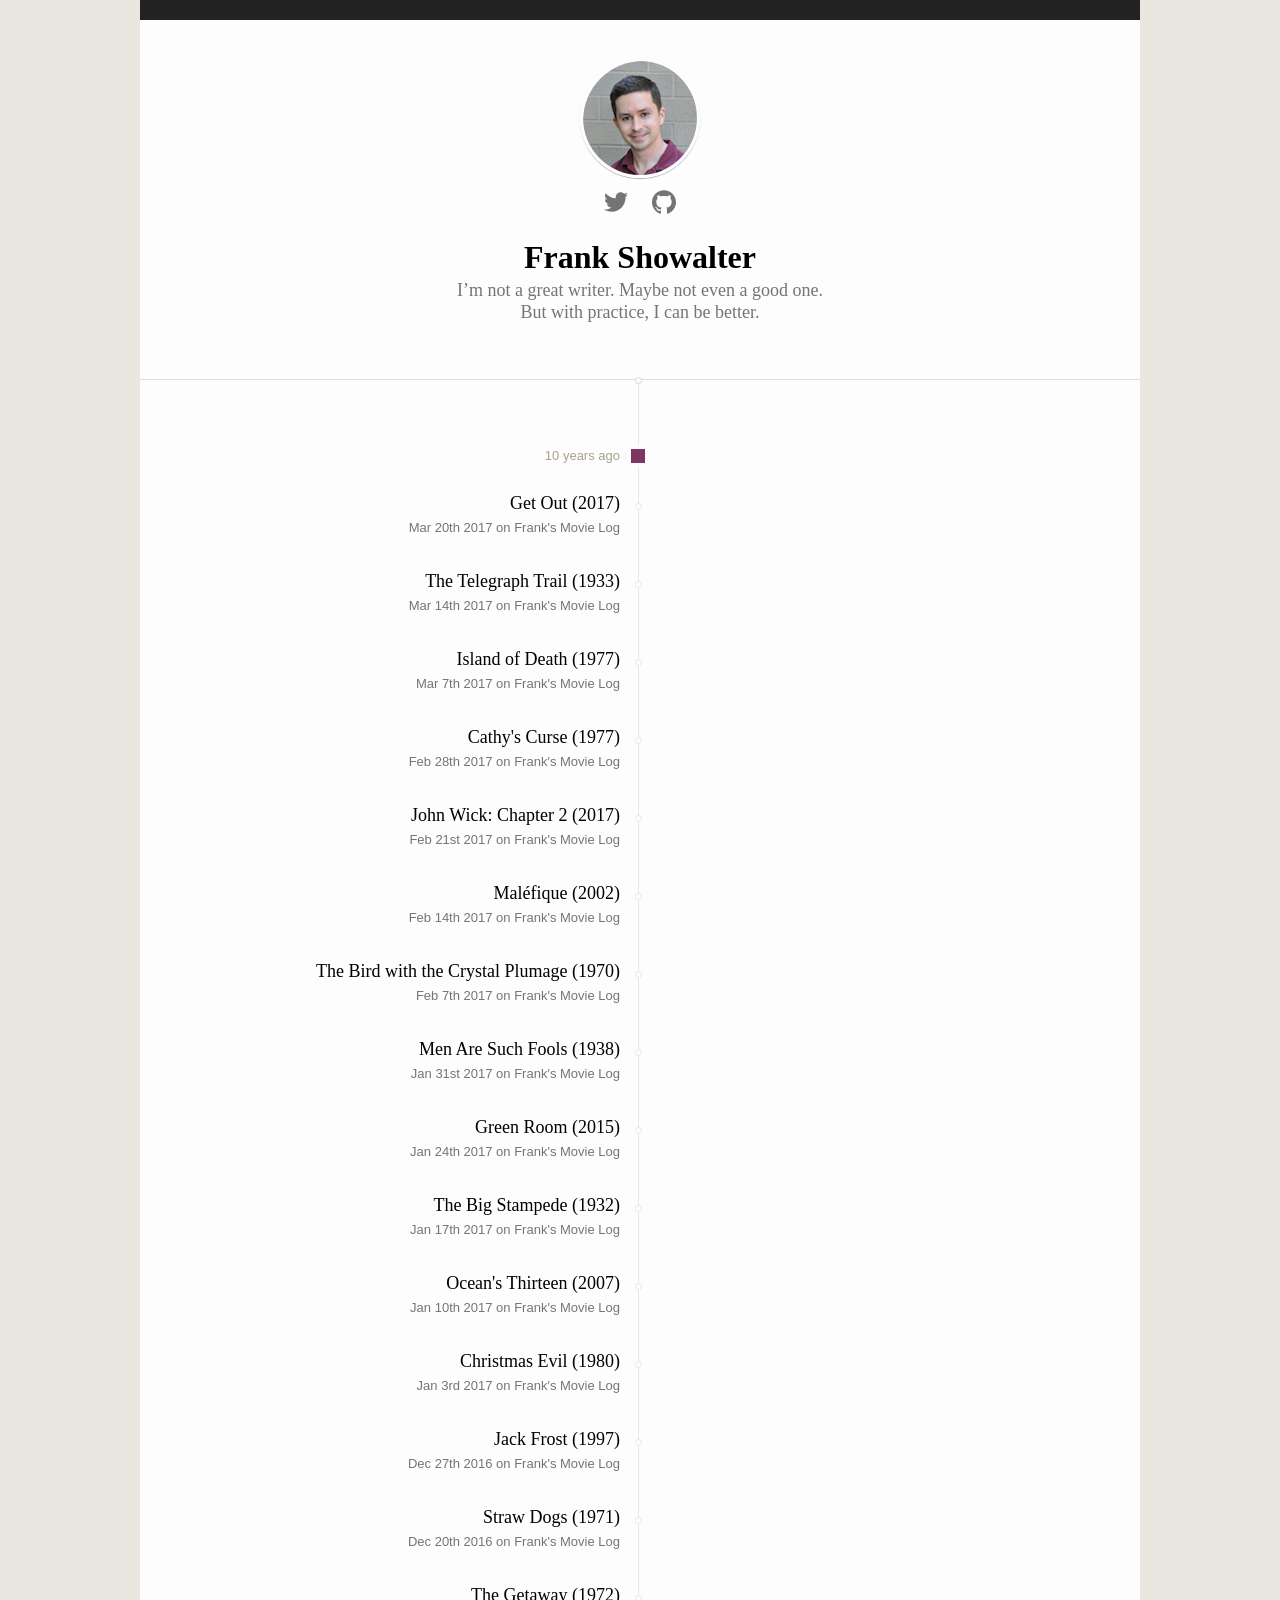
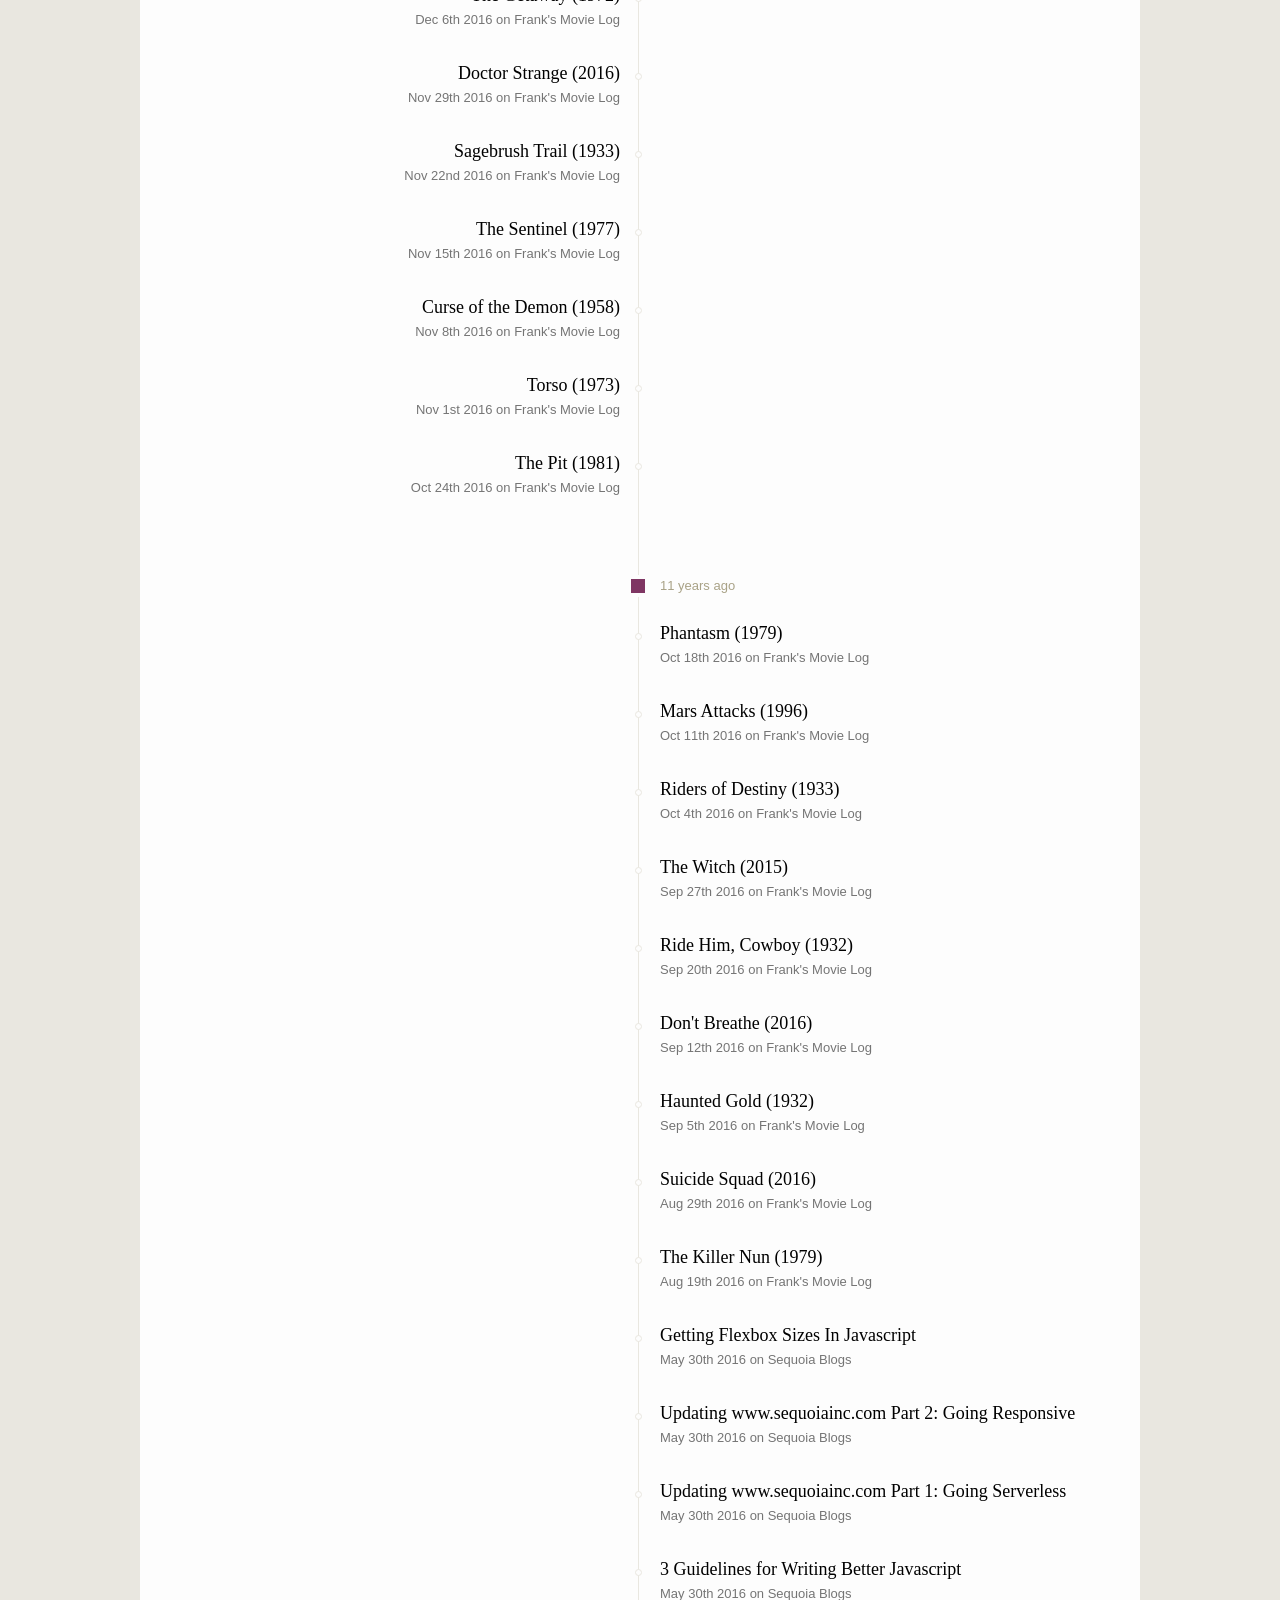
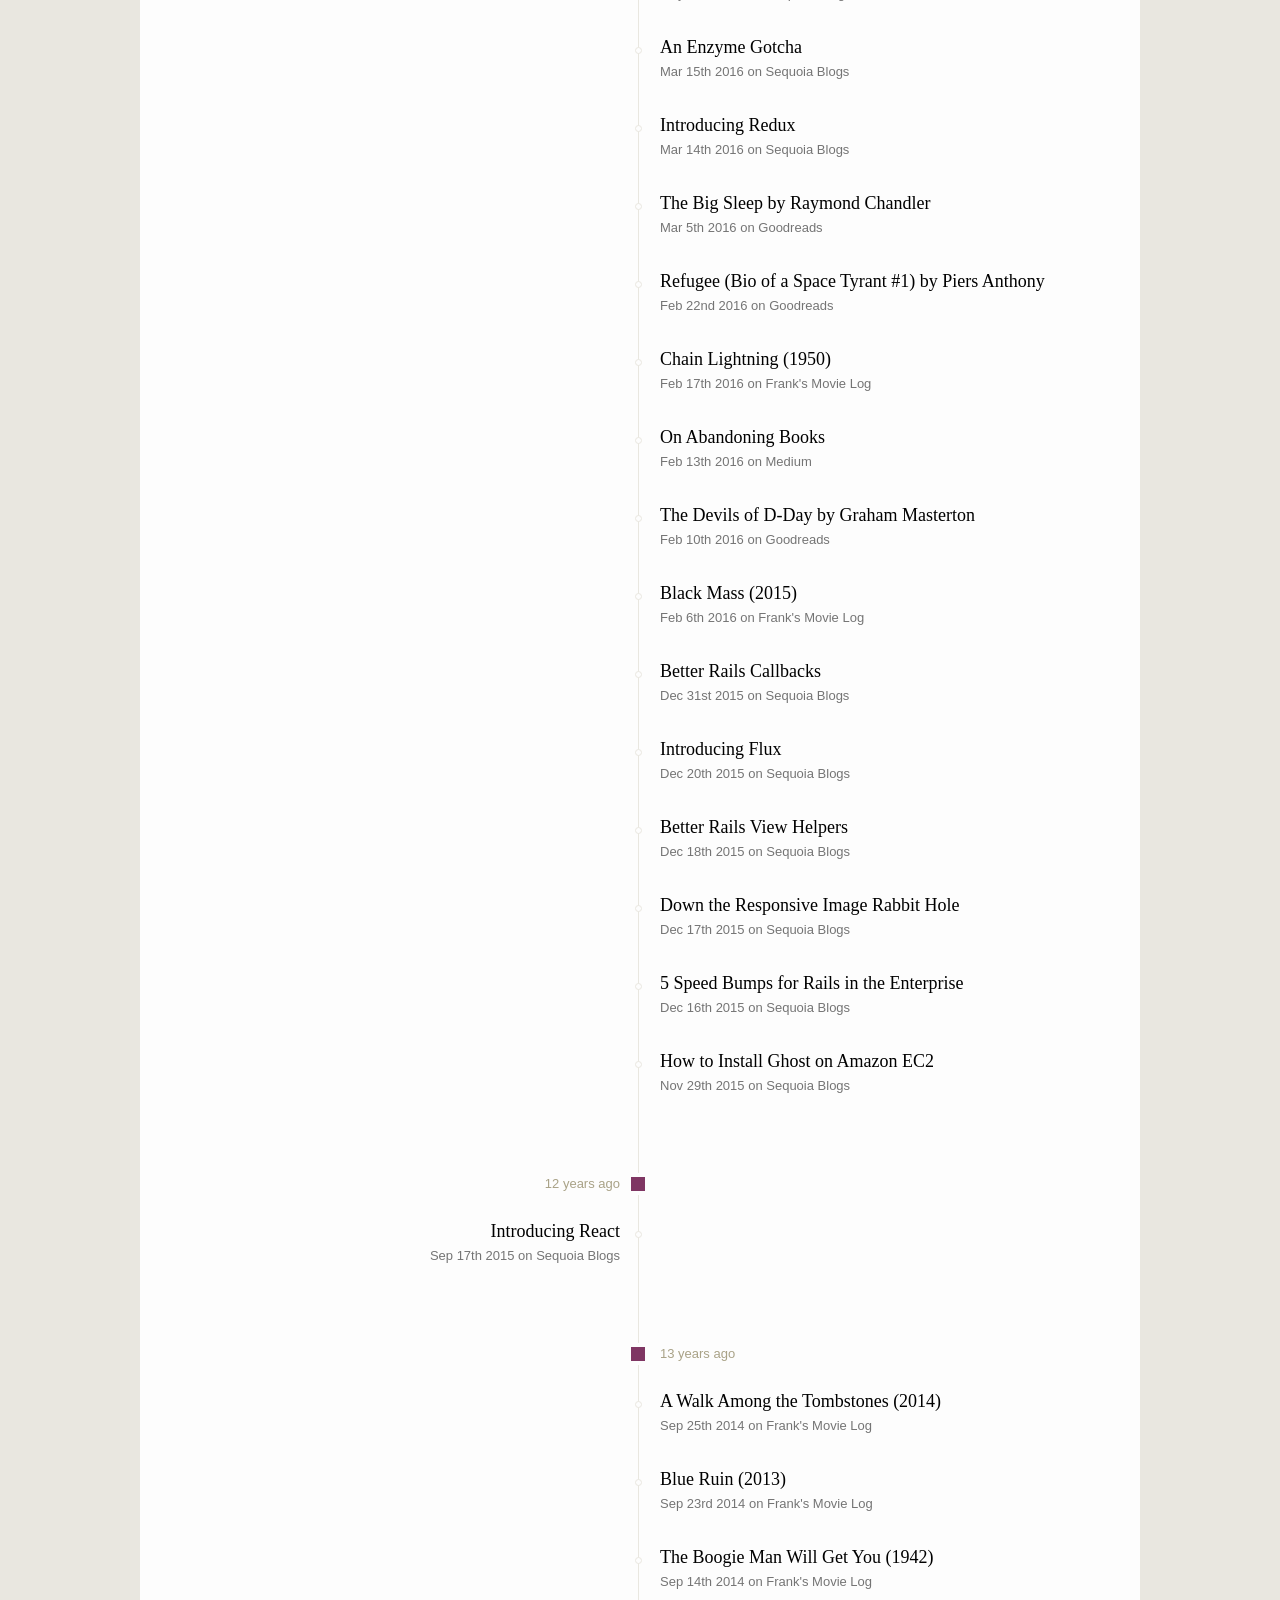
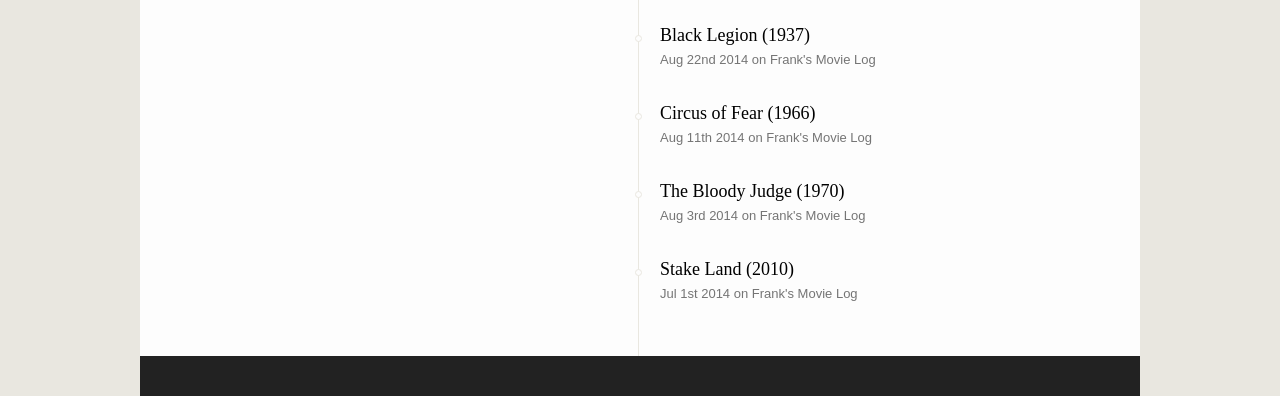
==== commit 2fbdea67: "Automated commit at 2017-03-20 04:15:19 UTC by middleman-deploy 1.0.0" ====
--- a/index.html
+++ b/index.html
@@ -1,5 +1,5 @@
 <!DOCTYPE html> <html> <head> <meta charset=utf-8> <meta content='width=device-width initial-scale=1' name=viewport> <meta content='IE=edge' http-equiv=X-UA-Compatible> <title>Frank Showalter</title> <meta content='I’m not a great writer. Maybe not even a good one. But with practice I can be better.' name=description> <link href='/feed.xml' rel=alternate title=Feed type='application/atom+xml'> <style>body{background-color:#e9e7e0;font-family:"Charter", "Iowan Old Style", Georgia, Cambria, "Times New Roman", Times, serif;-webkit-font-feature-settings:'kern';font-feature-settings:'kern';-webkit-font-smoothing:antialiased;height:100%;margin:0;max-height:100%;padding:0;-webkit-text-size-adjust:100%;-ms-text-size-adjust:100%;text-size-adjust:100%}*,*::before,*::after{box-sizing:inherit}html{box-sizing:border-box;height:100%;max-height:100%}.fs_mast{-webkit-align-items:center;-ms-flex-align:center;align-items:center;background:#fdfdfd;border-bottom:1px solid rgba(0,0,0,0.12);border-top:20px solid #222;display:-webkit-flex;display:-ms-flexbox;display:flex;-webkit-flex-direction:column;-ms-flex-direction:column;flex-direction:column;height:40%;-webkit-justify-content:center;-ms-flex-pack:center;justify-content:center;margin:0 auto;max-height:500px;max-width:1000px;min-height:380px;padding:0 20px;position:relative}.fs_mast::after{background:#fdfdfd;border:rgba(0,0,0,0.12) 1px solid;border-radius:100%;bottom:-5px;content:'';display:block;height:7px;left:50%;margin-left:-5px;position:absolute;width:7px;z-index:500}.fs_mast-avatar{border:3px solid #fdfdfd;border-radius:100%;box-shadow:0 1px 1px rgba(0,0,0,0.3);display:inline-block;height:120px;overflow:hidden;width:120px;z-index:500}.fs_mast-avatar_image{border-radius:50%;margin-bottom:20px;width:120px}.fs_mast-social{margin:12px 0 0}.fs_mast-social_link{margin:0 10px;text-decoration:none}.fs_mast-social_link path{fill:rgba(0,0,0,0.54);transition:fill ease .3s}.fs_mast-social_link:hover path{fill:#7f3663}.fs_mast-header{font-size:32px;font-weight:bold;margin-bottom:0;text-align:center}.fs_mast-slug{color:rgba(0,0,0,0.54);font-size:18px;line-height:1.2;margin-top:4px;max-width:420px;text-align:center}@media (min-width: 48em){.nowrap{white-space:nowrap}}.fs_timeline{background:#fdfdfd;border-bottom:solid 40px #222;margin:0 auto;max-width:1000px;padding:20px 0;position:relative}.fs_timeline::before{background-color:#e9e7e0;bottom:0;content:'';left:30px;margin-left:-1px;position:absolute;top:0;width:1px;z-index:100}@media (min-width: 48em){.fs_timeline::before{left:50%;margin-left:-2px}}.fs_timeline-group,.fs_timeline-group--even{list-style-type:none;margin-top:39px;padding-left:40px;position:relative}.fs_timeline-group::before,.fs_timeline-group--even::before{background-clip:content-box;background-color:#7f3663;border:4px solid #fdfdfd;border-radius:0;content:'';height:22px;left:30px;margin-left:-11px;position:absolute;top:6px;width:22px;z-index:200}@media (min-width: 48em){.fs_timeline-group,.fs_timeline-group--even{max-width:50%;padding:0 20px 0 40px;right:0;text-align:right}.fs_timeline-group::before,.fs_timeline-group--even::before{left:auto;right:-9px}}@media (min-width: 48em){.fs_timeline-group--even{left:50%;padding:0 40px 0 20px;text-align:left}.fs_timeline-group--even::before{left:-2px;right:auto}}@media (min-width: 48em){.fs_timeline-group--even .fs_timeline-event::after{left:-20px;right:auto}}.fs_timeline-subheader{color:#a9a287;display:inline-block;font-family:-apple-system, BlinkMacSystemFont, "Segoe UI", Roboto, Oxygen, Ubuntu, Cantarell, "Open Sans", "Helvetica Neue", sans-serif;font-size:13px;line-height:1;padding:10px;text-rendering:optimizeLegibility}@media (min-width: 48em){.fs_timeline-subheader{padding:10px 0}}.fs_timeline-events{margin:0;padding:10px}@media (min-width: 48em){.fs_timeline-events{padding:10px 0}}.fs_timeline-event{list-style-type:none;margin:0;padding:10px 0;position:relative}.fs_timeline-event::after{background:#fdfdfd;border:#e9e7e0 1px solid;border-radius:100%;content:'';display:block;height:7px;left:-19px;margin-left:-5px;position:absolute;top:21px;width:7px;z-index:500}@media (min-width: 48em){.fs_timeline-event{padding:10px 0}.fs_timeline-event::after{left:auto;right:-22px}}.fs_timeline-event_heading{color:#000;line-height:normal;margin:0;padding-bottom:6px}.fs_timeline-event_link{color:inherit;font-size:18px;font-weight:300;margin:0;text-decoration:none;text-rendering:optimizeLegibility}.fs_timeline-event_link:hover{color:#7f3663}.fs_timeline-event_slug{color:rgba(0,0,0,0.54);font-family:-apple-system, BlinkMacSystemFont, "Segoe UI", Roboto, Oxygen, Ubuntu, Cantarell, "Open Sans", "Helvetica Neue", sans-serif;font-size:13px;margin:0 0 15px;text-rendering:optimizeLegibility}
-    </style> </head> <body> <header class=fs_mast> <div class=fs_mast-avatar> <img class=fs_mast-avatar_image srcset="/images/frank2x.jpg 2x, /images/frank3x.jpg 3x" alt="Frank Showalter" width=120 height=120 src="/images/frank.jpg"/> </div> <div class=fs_mast-social> <a class=fs_mast-social_link href='https://twitter.com/FrankShowalter'> <svg version="1.1" xmlns="http://www.w3.org/2000/svg" x=0px y=0px width=24px height=24px viewbox="0 0 100 100" style="enable-background:new 0 0 100 100;" xmlns:xlink="http://www.w3.org/1999/xlink" xml:space=preserve> <path id=twitter class=st12 d="M100,19c-3.7,1.6-7.6,2.7-11.8,3.2c4.2-2.5,7.5-6.6,9-11.4c-4,2.4-8.4,4.1-13,5c-3.7-4-9.1-6.5-15-6.5 c-11.3,0-20.5,9.2-20.5,20.5c0,1.6,0.2,3.2,0.5,4.7c-17.1-0.9-32.2-9-42.3-21.4c-1.8,3-2.8,6.6-2.8,10.3c0,7.1,3.6,13.4,9.1,17.1 c-3.4-0.1-6.5-1-9.3-2.6c0,0.1,0,0.2,0,0.3c0,9.9,7.1,18.2,16.5,20.1c-1.7,0.5-3.5,0.7-5.4,0.7c-1.3,0-2.6-0.1-3.9-0.4 c2.6,8.1,10.2,14.1,19.2,14.2c-7,5.5-15.9,8.8-25.5,8.8c-1.7,0-3.3-0.1-4.9-0.3c9.1,5.8,19.9,9.2,31.4,9.2 c37.7,0,58.4-31.3,58.4-58.4c0-0.9,0-1.8-0.1-2.7C93.8,26.7,97.3,23.1,100,19z"></path> </svg> </a> <a class=fs_mast-social_link href='https://github.com/fshowalter'> <svg version="1.1" xmlns="http://www.w3.org/2000/svg" x=0px y=0px width=24px height=24px viewbox="0 0 100 100" style="enable-background:new 0 0 100 100;" xmlns:xlink="http://www.w3.org/1999/xlink" xml:space=preserve> <path id=github class=st12 d="M65.8,98.7c-2.5,0.5-3.4-1.1-3.4-2.4c0-1.6,0.1-7,0.1-13.7c0-4.7-1.6-7.7-3.4-9.3 c11.1-1.2,22.8-5.5,22.8-24.7c0-5.5-1.9-9.9-5.1-13.4c0.5-1.3,2.2-6.3-0.5-13.2c0,0-4.2-1.3-13.7,5.1c-4-1.1-8.3-1.7-12.5-1.7 c-4.2,0-8.5,0.6-12.5,1.7C27.9,20.6,23.7,22,23.7,22c-2.7,6.9-1,12-0.5,13.2c-3.2,3.5-5.2,8-5.2,13.4c0,19.2,11.7,23.4,22.8,24.7 c-1.4,1.2-2.7,3.5-3.2,6.7c-2.9,1.3-10.1,3.5-14.5-4.2c0,0-2.6-4.8-7.7-5.2c0,0-4.9-0.1-0.3,3c0,0,3.3,1.5,5.6,7.3 c0,0,2.9,8.9,16.8,5.9c0,4.2,0.1,8.1,0.1,9.3c0,1.3-0.9,2.9-3.4,2.4C14.3,92.1,0,73.3,0,51.2c0-27.6,22.4-50,50-50 c27.6,0,50,22.4,50,50C100,73.3,85.7,92.1,65.8,98.7z"></path> </svg> </a> </div> <h1 class=fs_mast-header>Frank Showalter</h1> <p class=fs_mast-slug> I’m not a great writer. Maybe not even a good one. <span class=nowrap>But with practice, I can be better.</span> </p> </header> <main> <ul class=fs_timeline id=list> <li class=fs_timeline-event data-date='2017-03-14T02:09:58Z'> <h3 class=fs_timeline-event_heading> <a class=fs_timeline-event_link href='https://www.franksmovielog.com/reviews/the-telegraph-trail-1933/'> The Telegraph Trail (1933) </a> </h3> <p class=fs_timeline-event_slug> <time datetime="2017-03-14T02:09:58Z">Mar 14th 2017</time> on Frank's Movie Log </p> </li> <li class=fs_timeline-event data-date='2017-03-07T02:04:58Z'> <h3 class=fs_timeline-event_heading> <a class=fs_timeline-event_link href='https://www.franksmovielog.com/reviews/island-of-death-1977/'> Island of Death (1977) </a> </h3> <p class=fs_timeline-event_slug> <time datetime="2017-03-07T02:04:58Z">Mar 7th 2017</time> on Frank's Movie Log </p> </li> <li class=fs_timeline-event data-date='2017-02-28T02:09:00Z'> <h3 class=fs_timeline-event_heading> <a class=fs_timeline-event_link href='https://www.franksmovielog.com/reviews/cathys-curse-1977/'> Cathy's Curse (1977) </a> </h3> <p class=fs_timeline-event_slug> <time datetime="2017-02-28T02:09:00Z">Feb 28th 2017</time> on Frank's Movie Log </p> </li> <li class=fs_timeline-event data-date='2017-02-21T02:09:00Z'> <h3 class=fs_timeline-event_heading> <a class=fs_timeline-event_link href='https://www.franksmovielog.com/reviews/john-wick-chapter-2-2017/'> John Wick: Chapter 2 (2017) </a> </h3> <p class=fs_timeline-event_slug> <time datetime="2017-02-21T02:09:00Z">Feb 21st 2017</time> on Frank's Movie Log </p> </li> <li class=fs_timeline-event data-date='2017-02-14T03:18:00Z'> <h3 class=fs_timeline-event_heading> <a class=fs_timeline-event_link href='https://www.franksmovielog.com/reviews/malefique-2002/'> Maléfique (2002) </a> </h3> <p class=fs_timeline-event_slug> <time datetime="2017-02-14T03:18:00Z">Feb 14th 2017</time> on Frank's Movie Log </p> </li> <li class=fs_timeline-event data-date='2017-02-07T00:49:00Z'> <h3 class=fs_timeline-event_heading> <a class=fs_timeline-event_link href='https://www.franksmovielog.com/reviews/the-bird-with-the-crystal-plumage-1970/'> The Bird with the Crystal Plumage (1970) </a> </h3> <p class=fs_timeline-event_slug> <time datetime="2017-02-07T00:49:00Z">Feb 7th 2017</time> on Frank's Movie Log </p> </li> <li class=fs_timeline-event data-date='2017-01-31T01:57:00Z'> <h3 class=fs_timeline-event_heading> <a class=fs_timeline-event_link href='https://www.franksmovielog.com/reviews/men-are-such-fools-1938/'> Men Are Such Fools (1938) </a> </h3> <p class=fs_timeline-event_slug> <time datetime="2017-01-31T01:57:00Z">Jan 31st 2017</time> on Frank's Movie Log </p> </li> <li class=fs_timeline-event data-date='2017-01-24T01:57:00Z'> <h3 class=fs_timeline-event_heading> <a class=fs_timeline-event_link href='https://www.franksmovielog.com/reviews/green-room-2015/'> Green Room (2015) </a> </h3> <p class=fs_timeline-event_slug> <time datetime="2017-01-24T01:57:00Z">Jan 24th 2017</time> on Frank's Movie Log </p> </li> <li class=fs_timeline-event data-date='2017-01-17T01:41:00Z'> <h3 class=fs_timeline-event_heading> <a class=fs_timeline-event_link href='https://www.franksmovielog.com/reviews/the-big-stampede-1932/'> The Big Stampede (1932) </a> </h3> <p class=fs_timeline-event_slug> <time datetime="2017-01-17T01:41:00Z">Jan 17th 2017</time> on Frank's Movie Log </p> </li> <li class=fs_timeline-event data-date='2017-01-10T03:32:00Z'> <h3 class=fs_timeline-event_heading> <a class=fs_timeline-event_link href='https://www.franksmovielog.com/reviews/oceans-thirteen-2007/'> Ocean's Thirteen (2007) </a> </h3> <p class=fs_timeline-event_slug> <time datetime="2017-01-10T03:32:00Z">Jan 10th 2017</time> on Frank's Movie Log </p> </li> <li class=fs_timeline-event data-date='2017-01-03T02:52:00Z'> <h3 class=fs_timeline-event_heading> <a class=fs_timeline-event_link href='https://www.franksmovielog.com/reviews/christmas-evil-1980/'> Christmas Evil (1980) </a> </h3> <p class=fs_timeline-event_slug> <time datetime="2017-01-03T02:52:00Z">Jan 3rd 2017</time> on Frank's Movie Log </p> </li> <li class=fs_timeline-event data-date='2016-12-27T02:15:00Z'> <h3 class=fs_timeline-event_heading> <a class=fs_timeline-event_link href='https://www.franksmovielog.com/reviews/jack-frost-1997/'> Jack Frost (1997) </a> </h3> <p class=fs_timeline-event_slug> <time datetime="2016-12-27T02:15:00Z">Dec 27th 2016</time> on Frank's Movie Log </p> </li> <li class=fs_timeline-event data-date='2016-12-20T02:12:00Z'> <h3 class=fs_timeline-event_heading> <a class=fs_timeline-event_link href='https://www.franksmovielog.com/reviews/straw-dogs-1971/'> Straw Dogs (1971) </a> </h3> <p class=fs_timeline-event_slug> <time datetime="2016-12-20T02:12:00Z">Dec 20th 2016</time> on Frank's Movie Log </p> </li> <li class=fs_timeline-event data-date='2016-12-06T03:05:00Z'> <h3 class=fs_timeline-event_heading> <a class=fs_timeline-event_link href='https://www.franksmovielog.com/reviews/the-getaway-1972/'> The Getaway (1972) </a> </h3> <p class=fs_timeline-event_slug> <time datetime="2016-12-06T03:05:00Z">Dec 6th 2016</time> on Frank's Movie Log </p> </li> <li class=fs_timeline-event data-date='2016-11-29T02:18:00Z'> <h3 class=fs_timeline-event_heading> <a class=fs_timeline-event_link href='https://www.franksmovielog.com/reviews/doctor-strange-2016/'> Doctor Strange (2016) </a> </h3> <p class=fs_timeline-event_slug> <time datetime="2016-11-29T02:18:00Z">Nov 29th 2016</time> on Frank's Movie Log </p> </li> <li class=fs_timeline-event data-date='2016-11-22T03:40:00Z'> <h3 class=fs_timeline-event_heading> <a class=fs_timeline-event_link href='https://www.franksmovielog.com/reviews/sagebrush-trail-1933/'> Sagebrush Trail (1933) </a> </h3> <p class=fs_timeline-event_slug> <time datetime="2016-11-22T03:40:00Z">Nov 22nd 2016</time> on Frank's Movie Log </p> </li> <li class=fs_timeline-event data-date='2016-11-15T01:08:00Z'> <h3 class=fs_timeline-event_heading> <a class=fs_timeline-event_link href='https://www.franksmovielog.com/reviews/the-sentinel-1977/'> The Sentinel (1977) </a> </h3> <p class=fs_timeline-event_slug> <time datetime="2016-11-15T01:08:00Z">Nov 15th 2016</time> on Frank's Movie Log </p> </li> <li class=fs_timeline-event data-date='2016-11-08T03:11:00Z'> <h3 class=fs_timeline-event_heading> <a class=fs_timeline-event_link href='https://www.franksmovielog.com/reviews/curse-of-the-demon-1958/'> Curse of the Demon (1958) </a> </h3> <p class=fs_timeline-event_slug> <time datetime="2016-11-08T03:11:00Z">Nov 8th 2016</time> on Frank's Movie Log </p> </li> <li class=fs_timeline-event data-date='2016-11-01T01:24:00Z'> <h3 class=fs_timeline-event_heading> <a class=fs_timeline-event_link href='https://www.franksmovielog.com/reviews/torso-1973/'> Torso (1973) </a> </h3> <p class=fs_timeline-event_slug> <time datetime="2016-11-01T01:24:00Z">Nov 1st 2016</time> on Frank's Movie Log </p> </li> <li class=fs_timeline-event data-date='2016-10-24T19:04:00Z'> <h3 class=fs_timeline-event_heading> <a class=fs_timeline-event_link href='https://www.franksmovielog.com/reviews/the-pit-1981/'> The Pit (1981) </a> </h3> <p class=fs_timeline-event_slug> <time datetime="2016-10-24T19:04:00Z">Oct 24th 2016</time> on Frank's Movie Log </p> </li> <li class=fs_timeline-event data-date='2016-10-18T00:44:00Z'> <h3 class=fs_timeline-event_heading> <a class=fs_timeline-event_link href='https://www.franksmovielog.com/reviews/phantasm-1979/'> Phantasm (1979) </a> </h3> <p class=fs_timeline-event_slug> <time datetime="2016-10-18T00:44:00Z">Oct 18th 2016</time> on Frank's Movie Log </p> </li> <li class=fs_timeline-event data-date='2016-10-11T00:28:00Z'> <h3 class=fs_timeline-event_heading> <a class=fs_timeline-event_link href='https://www.franksmovielog.com/reviews/mars-attacks-1996/'> Mars Attacks (1996) </a> </h3> <p class=fs_timeline-event_slug> <time datetime="2016-10-11T00:28:00Z">Oct 11th 2016</time> on Frank's Movie Log </p> </li> <li class=fs_timeline-event data-date='2016-10-04T00:57:00Z'> <h3 class=fs_timeline-event_heading> <a class=fs_timeline-event_link href='https://www.franksmovielog.com/reviews/riders-of-destiny-1933/'> Riders of Destiny (1933) </a> </h3> <p class=fs_timeline-event_slug> <time datetime="2016-10-04T00:57:00Z">Oct 4th 2016</time> on Frank's Movie Log </p> </li> <li class=fs_timeline-event data-date='2016-09-27T00:06:00Z'> <h3 class=fs_timeline-event_heading> <a class=fs_timeline-event_link href='https://www.franksmovielog.com/reviews/the-witch-2015/'> The Witch (2015) </a> </h3> <p class=fs_timeline-event_slug> <time datetime="2016-09-27T00:06:00Z">Sep 27th 2016</time> on Frank's Movie Log </p> </li> <li class=fs_timeline-event data-date='2016-09-20T02:02:00Z'> <h3 class=fs_timeline-event_heading> <a class=fs_timeline-event_link href='https://www.franksmovielog.com/reviews/ride-him-cowboy-1932/'> Ride Him, Cowboy (1932) </a> </h3> <p class=fs_timeline-event_slug> <time datetime="2016-09-20T02:02:00Z">Sep 20th 2016</time> on Frank's Movie Log </p> </li> <li class=fs_timeline-event data-date='2016-09-12T23:53:00Z'> <h3 class=fs_timeline-event_heading> <a class=fs_timeline-event_link href='https://www.franksmovielog.com/reviews/dont-breathe-2016/'> Don't Breathe (2016) </a> </h3> <p class=fs_timeline-event_slug> <time datetime="2016-09-12T23:53:00Z">Sep 12th 2016</time> on Frank's Movie Log </p> </li> <li class=fs_timeline-event data-date='2016-09-05T18:58:00Z'> <h3 class=fs_timeline-event_heading> <a class=fs_timeline-event_link href='https://www.franksmovielog.com/reviews/haunted-gold-1932/'> Haunted Gold (1932) </a> </h3> <p class=fs_timeline-event_slug> <time datetime="2016-09-05T18:58:00Z">Sep 5th 2016</time> on Frank's Movie Log </p> </li> <li class=fs_timeline-event data-date=2016-08-29> <h3 class=fs_timeline-event_heading> <a class=fs_timeline-event_link href='https://www.franksmovielog.com/reviews/suicide-squad-2016/'> Suicide Squad (2016) </a> </h3> <p class=fs_timeline-event_slug> <time datetime=2016-08-29>Aug 29th 2016</time> on Frank's Movie Log </p> </li> <li class=fs_timeline-event data-date=2016-08-19> <h3 class=fs_timeline-event_heading> <a class=fs_timeline-event_link href='https://www.franksmovielog.com/reviews/the-killer-nun-1979/'> The Killer Nun (1979) </a> </h3> <p class=fs_timeline-event_slug> <time datetime=2016-08-19>Aug 19th 2016</time> on Frank's Movie Log </p> </li> <li class=fs_timeline-event data-date='2016-05-30T19:50:00Z'> <h3 class=fs_timeline-event_heading> <a class=fs_timeline-event_link href='https://blogs.sequoiainc.com/getting-flexbox-sizes-in-javascript/'> Getting Flexbox Sizes In Javascript </a> </h3> <p class=fs_timeline-event_slug> <time datetime="2016-05-30T19:50:00Z">May 30th 2016</time> on Sequoia Blogs </p> </li> <li class=fs_timeline-event data-date='2016-05-30T19:47:00Z'> <h3 class=fs_timeline-event_heading> <a class=fs_timeline-event_link href='https://blogs.sequoiainc.com/updating-www-sequoiainc-com-part-2-going-responsive/'> Updating www.sequoiainc.com Part 2: Going Responsive </a> </h3> <p class=fs_timeline-event_slug> <time datetime="2016-05-30T19:47:00Z">May 30th 2016</time> on Sequoia Blogs </p> </li> <li class=fs_timeline-event data-date='2016-05-30T19:44:00Z'> <h3 class=fs_timeline-event_heading> <a class=fs_timeline-event_link href='https://blogs.sequoiainc.com/updating-www-sequoiainc-com-part-1-going-serverless/'> Updating www.sequoiainc.com Part 1: Going Serverless </a> </h3> <p class=fs_timeline-event_slug> <time datetime="2016-05-30T19:44:00Z">May 30th 2016</time> on Sequoia Blogs </p> </li> <li class=fs_timeline-event data-date='2016-05-30T19:40:00Z'> <h3 class=fs_timeline-event_heading> <a class=fs_timeline-event_link href='https://blogs.sequoiainc.com/3-guidelines-for-writing-better-javascript/'> 3 Guidelines for Writing Better Javascript </a> </h3> <p class=fs_timeline-event_slug> <time datetime="2016-05-30T19:40:00Z">May 30th 2016</time> on Sequoia Blogs </p> </li> <li class=fs_timeline-event data-date='2016-03-15T10:46:00Z'> <h3 class=fs_timeline-event_heading> <a class=fs_timeline-event_link href='http://blogs.sequoiainc.com/an-enzyme-gotcha/'> An Enzyme Gotcha </a> </h3> <p class=fs_timeline-event_slug> <time datetime="2016-03-15T10:46:00Z">Mar 15th 2016</time> on Sequoia Blogs </p> </li> <li class=fs_timeline-event data-date='2016-03-14T11:35:00Z'> <h3 class=fs_timeline-event_heading> <a class=fs_timeline-event_link href='http://blogs.sequoiainc.com/introducing-redux/'> Introducing Redux </a> </h3> <p class=fs_timeline-event_slug> <time datetime="2016-03-14T11:35:00Z">Mar 14th 2016</time> on Sequoia Blogs </p> </li> <li class=fs_timeline-event data-date='2016-03-05T11:23:00Z'> <h3 class=fs_timeline-event_heading> <a class=fs_timeline-event_link href='https://www.goodreads.com/review/show/359121899'> The Big Sleep by Raymond Chandler </a> </h3> <p class=fs_timeline-event_slug> <time datetime="2016-03-05T11:23:00Z">Mar 5th 2016</time> on Goodreads </p> </li> <li class=fs_timeline-event data-date='2016-02-22T11:46:00Z'> <h3 class=fs_timeline-event_heading> <a class=fs_timeline-event_link href='https://www.goodreads.com/review/show/359293257'> Refugee (Bio of a Space Tyrant #1) by Piers Anthony </a> </h3> <p class=fs_timeline-event_slug> <time datetime="2016-02-22T11:46:00Z">Feb 22nd 2016</time> on Goodreads </p> </li> <li class=fs_timeline-event data-date='2016-02-17T11:58:00Z'> <h3 class=fs_timeline-event_heading> <a class=fs_timeline-event_link href='https://www.franksmovielog.com/reviews/chain-lightning-1950/'> Chain Lightning (1950) </a> </h3> <p class=fs_timeline-event_slug> <time datetime="2016-02-17T11:58:00Z">Feb 17th 2016</time> on Frank's Movie Log </p> </li> <li class=fs_timeline-event data-date='2016-02-13T20:24:00Z'> <h3 class=fs_timeline-event_heading> <a class=fs_timeline-event_link href='https://medium.com/@frankshowalter/on-abandoning-books-34a100bbe004'> On Abandoning Books </a> </h3> <p class=fs_timeline-event_slug> <time datetime="2016-02-13T20:24:00Z">Feb 13th 2016</time> on Medium </p> </li> <li class=fs_timeline-event data-date='2016-02-10T11:31:00Z'> <h3 class=fs_timeline-event_heading> <a class=fs_timeline-event_link href='https://www.goodreads.com/review/show/359175824'> The Devils of D-Day by Graham Masterton </a> </h3> <p class=fs_timeline-event_slug> <time datetime="2016-02-10T11:31:00Z">Feb 10th 2016</time> on Goodreads </p> </li> <li class=fs_timeline-event data-date='2016-02-06T19:31:02Z'> <h3 class=fs_timeline-event_heading> <a class=fs_timeline-event_link href='https://www.franksmovielog.com/reviews/black-mass-2015/'> Black Mass (2015) </a> </h3> <p class=fs_timeline-event_slug> <time datetime="2016-02-06T19:31:02Z">Feb 6th 2016</time> on Frank's Movie Log </p> </li> <li class=fs_timeline-event data-date='2015-12-31T01:07:02Z'> <h3 class=fs_timeline-event_heading> <a class=fs_timeline-event_link href='http://blogs.sequoiainc.com/better-rails-callbacks/'> Better Rails Callbacks </a> </h3> <p class=fs_timeline-event_slug> <time datetime="2015-12-31T01:07:02Z">Dec 31st 2015</time> on Sequoia Blogs </p> </li> <li class=fs_timeline-event data-date='2015-12-20T01:32:00Z'> <h3 class=fs_timeline-event_heading> <a class=fs_timeline-event_link href='http://blogs.sequoiainc.com/introducing-flux/'> Introducing Flux </a> </h3> <p class=fs_timeline-event_slug> <time datetime="2015-12-20T01:32:00Z">Dec 20th 2015</time> on Sequoia Blogs </p> </li> <li class=fs_timeline-event data-date='2015-12-18T02:11:00Z'> <h3 class=fs_timeline-event_heading> <a class=fs_timeline-event_link href='http://blogs.sequoiainc.com/better-rails-view-helpers/'> Better Rails View Helpers </a> </h3> <p class=fs_timeline-event_slug> <time datetime="2015-12-18T02:11:00Z">Dec 18th 2015</time> on Sequoia Blogs </p> </li> <li class=fs_timeline-event data-date='2015-12-17T02:22:02Z'> <h3 class=fs_timeline-event_heading> <a class=fs_timeline-event_link href='http://blogs.sequoiainc.com/down-the-responsive-image-rabbit-hole/'> Down the Responsive Image Rabbit Hole </a> </h3> <p class=fs_timeline-event_slug> <time datetime="2015-12-17T02:22:02Z">Dec 17th 2015</time> on Sequoia Blogs </p> </li> <li class=fs_timeline-event data-date='2015-12-16T01:37:02Z'> <h3 class=fs_timeline-event_heading> <a class=fs_timeline-event_link href='http://blogs.sequoiainc.com/5-speed-bumps-for-rails-in-the-enterprise/'> 5 Speed Bumps for Rails in the Enterprise </a> </h3> <p class=fs_timeline-event_slug> <time datetime="2015-12-16T01:37:02Z">Dec 16th 2015</time> on Sequoia Blogs </p> </li> <li class=fs_timeline-event data-date='2015-11-29T18:46:02Z'> <h3 class=fs_timeline-event_heading> <a class=fs_timeline-event_link href='http://blogs.sequoiainc.com/installing-ghost-on-amazon-ec2/'> How to Install Ghost on Amazon EC2 </a> </h3> <p class=fs_timeline-event_slug> <time datetime="2015-11-29T18:46:02Z">Nov 29th 2015</time> on Sequoia Blogs </p> </li> <li class=fs_timeline-event data-date='2015-09-17T01:16:02Z'> <h3 class=fs_timeline-event_heading> <a class=fs_timeline-event_link href='http://blogs.sequoiainc.com/introducing-react/'> Introducing React </a> </h3> <p class=fs_timeline-event_slug> <time datetime="2015-09-17T01:16:02Z">Sep 17th 2015</time> on Sequoia Blogs </p> </li> <li class=fs_timeline-event data-date='2014-09-25T12:00:00Z'> <h3 class=fs_timeline-event_heading> <a class=fs_timeline-event_link href='https://www.franksmovielog.com/reviews/a-walk-among-the-tombstones-2014/'> A Walk Among the Tombstones (2014) </a> </h3> <p class=fs_timeline-event_slug> <time datetime="2014-09-25T12:00:00Z">Sep 25th 2014</time> on Frank's Movie Log </p> </li> <li class=fs_timeline-event data-date='2014-09-23T02:05:00Z'> <h3 class=fs_timeline-event_heading> <a class=fs_timeline-event_link href='https://www.franksmovielog.com/reviews/blue-ruin-2013/'> Blue Ruin (2013) </a> </h3> <p class=fs_timeline-event_slug> <time datetime="2014-09-23T02:05:00Z">Sep 23rd 2014</time> on Frank's Movie Log </p> </li> <li class=fs_timeline-event data-date='2014-09-14T00:12:00Z'> <h3 class=fs_timeline-event_heading> <a class=fs_timeline-event_link href='https://www.franksmovielog.com/reviews/the-boogie-man-will-get-you-1942/'> The Boogie Man Will Get You (1942) </a> </h3> <p class=fs_timeline-event_slug> <time datetime="2014-09-14T00:12:00Z">Sep 14th 2014</time> on Frank's Movie Log </p> </li> <li class=fs_timeline-event data-date='2014-08-22T00:12:00Z'> <h3 class=fs_timeline-event_heading> <a class=fs_timeline-event_link href='https://www.franksmovielog.com/reviews/black-legion-1937/'> Black Legion (1937) </a> </h3> <p class=fs_timeline-event_slug> <time datetime="2014-08-22T00:12:00Z">Aug 22nd 2014</time> on Frank's Movie Log </p> </li> <li class=fs_timeline-event data-date='2014-08-11T12:00:00Z'> <h3 class=fs_timeline-event_heading> <a class=fs_timeline-event_link href='https://www.franksmovielog.com/reviews/circus-of-fear-1966/'> Circus of Fear (1966) </a> </h3> <p class=fs_timeline-event_slug> <time datetime="2014-08-11T12:00:00Z">Aug 11th 2014</time> on Frank's Movie Log </p> </li> <li class=fs_timeline-event data-date=2014-08-03> <h3 class=fs_timeline-event_heading> <a class=fs_timeline-event_link href='https://www.franksmovielog.com/reviews/the-bloody-judge-1970/'> The Bloody Judge (1970) </a> </h3> <p class=fs_timeline-event_slug> <time datetime=2014-08-03>Aug 3rd 2014</time> on Frank's Movie Log </p> </li> <li class=fs_timeline-event data-date=2014-07-01> <h3 class=fs_timeline-event_heading> <a class=fs_timeline-event_link href='https://www.franksmovielog.com/reviews/stake-land-2010/'> Stake Land (2010) </a> </h3> <p class=fs_timeline-event_slug> <time datetime=2014-07-01>Jul 1st 2014</time> on Frank's Movie Log </p> </li> </ul> </main> <script>!function(e){function t(e){var t,n=new Date(e),r=n.getTime(),a=[[60,"seconds",1],[120,"1 minute ago","1 minute from now"],[3600,"minutes",60],[7200,"1 hour ago","1 hour from now"],[86400,"hours",3600],[172800,"Yesterday","Tomorrow"],[604800,"days",86400],[1209600,"Last week","Next week"],[2419200,"weeks",604800],[4838400,"Last month","Next month"],[29030400,"months",2419200],[58060800,"Last year","Next year"],[290304e4,"years",29030400]],o=0,i=a[o],u=(+new Date-r)/1e3,c="ago",s=new Date;if(0===u)return"Just now";if(u>172800&&(n.setHours(0,0,0),u=(+new Date-n.getTime())/1e3),u>2419200&&58060800>u)return t=s.getMonth()-n.getMonth()+12*(s.getYear()-n.getYear()),1===t?"Last month":t+" months ago";for(;i;){if(u<i[0])return"string"==typeof i[2]?i[1]:Math.floor(u/i[2])+" "+i[1]+" "+c;o++,i=a[o]}return r}function n(e,t){var n;for(n=0;n<e.length;n++)t(e[n],n)}function r(e){var r,a,o={};return n(e,function(e){r=e.cloneNode(!0),a=t(e.getAttribute("data-date")),o[a]=o[a]||[],o[a].push(r)}),o}function a(t){var n=e.createElement("ul");return n.className="fs_timeline-events",t.forEach(function(e){n.appendChild(e)}),n}function o(t,n){var r=e.createElement("li"),o=e.createElement("span");return r.className="fs_timeline-group",o.className="fs_timeline-subheader",o.appendChild(e.createTextNode(t)),r.appendChild(o),r.appendChild(a(n[t])),r}function i(e,t){var n,r=e.cloneNode(!1),a=!1;Object.keys(t).forEach(function(e){n=o(e,t),a&&(n.className=n.className+"--even"),r.appendChild(n),a=!a}),e.parentNode.replaceChild(r,e)}function u(){var t=e.querySelectorAll("[data-date]"),n=e.querySelector("#list"),a=r(t);i(n,a),n=null}function c(e){var t=["th","st","nd","rd"],n=e%100;return e+(t[(n-20)%10]||t[n]||t[0])}function s(e){var t=new Date(e),n=t.toLocaleDateString(void 0,{month:"short"}),r=t.toLocaleDateString(void 0,{day:"numeric"}),a=t.toLocaleDateString(void 0,{year:"numeric"});return n+" "+c(r)+" "+a}function l(){var t,r=e.querySelectorAll("time");n(r,function(e){t=e.getAttribute("datetime"),e.textContent=s(t)})}l(),u()}(document);
+    </style> </head> <body> <header class=fs_mast> <div class=fs_mast-avatar> <img class=fs_mast-avatar_image srcset="/images/frank2x.jpg 2x, /images/frank3x.jpg 3x" alt="Frank Showalter" width=120 height=120 src="/images/frank.jpg"/> </div> <div class=fs_mast-social> <a class=fs_mast-social_link href='https://twitter.com/FrankShowalter'> <svg version="1.1" xmlns="http://www.w3.org/2000/svg" x=0px y=0px width=24px height=24px viewbox="0 0 100 100" style="enable-background:new 0 0 100 100;" xmlns:xlink="http://www.w3.org/1999/xlink" xml:space=preserve> <path id=twitter class=st12 d="M100,19c-3.7,1.6-7.6,2.7-11.8,3.2c4.2-2.5,7.5-6.6,9-11.4c-4,2.4-8.4,4.1-13,5c-3.7-4-9.1-6.5-15-6.5 c-11.3,0-20.5,9.2-20.5,20.5c0,1.6,0.2,3.2,0.5,4.7c-17.1-0.9-32.2-9-42.3-21.4c-1.8,3-2.8,6.6-2.8,10.3c0,7.1,3.6,13.4,9.1,17.1 c-3.4-0.1-6.5-1-9.3-2.6c0,0.1,0,0.2,0,0.3c0,9.9,7.1,18.2,16.5,20.1c-1.7,0.5-3.5,0.7-5.4,0.7c-1.3,0-2.6-0.1-3.9-0.4 c2.6,8.1,10.2,14.1,19.2,14.2c-7,5.5-15.9,8.8-25.5,8.8c-1.7,0-3.3-0.1-4.9-0.3c9.1,5.8,19.9,9.2,31.4,9.2 c37.7,0,58.4-31.3,58.4-58.4c0-0.9,0-1.8-0.1-2.7C93.8,26.7,97.3,23.1,100,19z"></path> </svg> </a> <a class=fs_mast-social_link href='https://github.com/fshowalter'> <svg version="1.1" xmlns="http://www.w3.org/2000/svg" x=0px y=0px width=24px height=24px viewbox="0 0 100 100" style="enable-background:new 0 0 100 100;" xmlns:xlink="http://www.w3.org/1999/xlink" xml:space=preserve> <path id=github class=st12 d="M65.8,98.7c-2.5,0.5-3.4-1.1-3.4-2.4c0-1.6,0.1-7,0.1-13.7c0-4.7-1.6-7.7-3.4-9.3 c11.1-1.2,22.8-5.5,22.8-24.7c0-5.5-1.9-9.9-5.1-13.4c0.5-1.3,2.2-6.3-0.5-13.2c0,0-4.2-1.3-13.7,5.1c-4-1.1-8.3-1.7-12.5-1.7 c-4.2,0-8.5,0.6-12.5,1.7C27.9,20.6,23.7,22,23.7,22c-2.7,6.9-1,12-0.5,13.2c-3.2,3.5-5.2,8-5.2,13.4c0,19.2,11.7,23.4,22.8,24.7 c-1.4,1.2-2.7,3.5-3.2,6.7c-2.9,1.3-10.1,3.5-14.5-4.2c0,0-2.6-4.8-7.7-5.2c0,0-4.9-0.1-0.3,3c0,0,3.3,1.5,5.6,7.3 c0,0,2.9,8.9,16.8,5.9c0,4.2,0.1,8.1,0.1,9.3c0,1.3-0.9,2.9-3.4,2.4C14.3,92.1,0,73.3,0,51.2c0-27.6,22.4-50,50-50 c27.6,0,50,22.4,50,50C100,73.3,85.7,92.1,65.8,98.7z"></path> </svg> </a> </div> <h1 class=fs_mast-header>Frank Showalter</h1> <p class=fs_mast-slug> I’m not a great writer. Maybe not even a good one. <span class=nowrap>But with practice, I can be better.</span> </p> </header> <main> <ul class=fs_timeline id=list> <li class=fs_timeline-event data-date='2017-03-20T04:14:00Z'> <h3 class=fs_timeline-event_heading> <a class=fs_timeline-event_link href='https://www.franksmovielog.com/reviews/get-out-2017/'> Get Out (2017) </a> </h3> <p class=fs_timeline-event_slug> <time datetime="2017-03-20T04:14:00Z">Mar 20th 2017</time> on Frank's Movie Log </p> </li> <li class=fs_timeline-event data-date='2017-03-14T02:09:58Z'> <h3 class=fs_timeline-event_heading> <a class=fs_timeline-event_link href='https://www.franksmovielog.com/reviews/the-telegraph-trail-1933/'> The Telegraph Trail (1933) </a> </h3> <p class=fs_timeline-event_slug> <time datetime="2017-03-14T02:09:58Z">Mar 14th 2017</time> on Frank's Movie Log </p> </li> <li class=fs_timeline-event data-date='2017-03-07T02:04:58Z'> <h3 class=fs_timeline-event_heading> <a class=fs_timeline-event_link href='https://www.franksmovielog.com/reviews/island-of-death-1977/'> Island of Death (1977) </a> </h3> <p class=fs_timeline-event_slug> <time datetime="2017-03-07T02:04:58Z">Mar 7th 2017</time> on Frank's Movie Log </p> </li> <li class=fs_timeline-event data-date='2017-02-28T02:09:00Z'> <h3 class=fs_timeline-event_heading> <a class=fs_timeline-event_link href='https://www.franksmovielog.com/reviews/cathys-curse-1977/'> Cathy's Curse (1977) </a> </h3> <p class=fs_timeline-event_slug> <time datetime="2017-02-28T02:09:00Z">Feb 28th 2017</time> on Frank's Movie Log </p> </li> <li class=fs_timeline-event data-date='2017-02-21T02:09:00Z'> <h3 class=fs_timeline-event_heading> <a class=fs_timeline-event_link href='https://www.franksmovielog.com/reviews/john-wick-chapter-2-2017/'> John Wick: Chapter 2 (2017) </a> </h3> <p class=fs_timeline-event_slug> <time datetime="2017-02-21T02:09:00Z">Feb 21st 2017</time> on Frank's Movie Log </p> </li> <li class=fs_timeline-event data-date='2017-02-14T03:18:00Z'> <h3 class=fs_timeline-event_heading> <a class=fs_timeline-event_link href='https://www.franksmovielog.com/reviews/malefique-2002/'> Maléfique (2002) </a> </h3> <p class=fs_timeline-event_slug> <time datetime="2017-02-14T03:18:00Z">Feb 14th 2017</time> on Frank's Movie Log </p> </li> <li class=fs_timeline-event data-date='2017-02-07T00:49:00Z'> <h3 class=fs_timeline-event_heading> <a class=fs_timeline-event_link href='https://www.franksmovielog.com/reviews/the-bird-with-the-crystal-plumage-1970/'> The Bird with the Crystal Plumage (1970) </a> </h3> <p class=fs_timeline-event_slug> <time datetime="2017-02-07T00:49:00Z">Feb 7th 2017</time> on Frank's Movie Log </p> </li> <li class=fs_timeline-event data-date='2017-01-31T01:57:00Z'> <h3 class=fs_timeline-event_heading> <a class=fs_timeline-event_link href='https://www.franksmovielog.com/reviews/men-are-such-fools-1938/'> Men Are Such Fools (1938) </a> </h3> <p class=fs_timeline-event_slug> <time datetime="2017-01-31T01:57:00Z">Jan 31st 2017</time> on Frank's Movie Log </p> </li> <li class=fs_timeline-event data-date='2017-01-24T01:57:00Z'> <h3 class=fs_timeline-event_heading> <a class=fs_timeline-event_link href='https://www.franksmovielog.com/reviews/green-room-2015/'> Green Room (2015) </a> </h3> <p class=fs_timeline-event_slug> <time datetime="2017-01-24T01:57:00Z">Jan 24th 2017</time> on Frank's Movie Log </p> </li> <li class=fs_timeline-event data-date='2017-01-17T01:41:00Z'> <h3 class=fs_timeline-event_heading> <a class=fs_timeline-event_link href='https://www.franksmovielog.com/reviews/the-big-stampede-1932/'> The Big Stampede (1932) </a> </h3> <p class=fs_timeline-event_slug> <time datetime="2017-01-17T01:41:00Z">Jan 17th 2017</time> on Frank's Movie Log </p> </li> <li class=fs_timeline-event data-date='2017-01-10T03:32:00Z'> <h3 class=fs_timeline-event_heading> <a class=fs_timeline-event_link href='https://www.franksmovielog.com/reviews/oceans-thirteen-2007/'> Ocean's Thirteen (2007) </a> </h3> <p class=fs_timeline-event_slug> <time datetime="2017-01-10T03:32:00Z">Jan 10th 2017</time> on Frank's Movie Log </p> </li> <li class=fs_timeline-event data-date='2017-01-03T02:52:00Z'> <h3 class=fs_timeline-event_heading> <a class=fs_timeline-event_link href='https://www.franksmovielog.com/reviews/christmas-evil-1980/'> Christmas Evil (1980) </a> </h3> <p class=fs_timeline-event_slug> <time datetime="2017-01-03T02:52:00Z">Jan 3rd 2017</time> on Frank's Movie Log </p> </li> <li class=fs_timeline-event data-date='2016-12-27T02:15:00Z'> <h3 class=fs_timeline-event_heading> <a class=fs_timeline-event_link href='https://www.franksmovielog.com/reviews/jack-frost-1997/'> Jack Frost (1997) </a> </h3> <p class=fs_timeline-event_slug> <time datetime="2016-12-27T02:15:00Z">Dec 27th 2016</time> on Frank's Movie Log </p> </li> <li class=fs_timeline-event data-date='2016-12-20T02:12:00Z'> <h3 class=fs_timeline-event_heading> <a class=fs_timeline-event_link href='https://www.franksmovielog.com/reviews/straw-dogs-1971/'> Straw Dogs (1971) </a> </h3> <p class=fs_timeline-event_slug> <time datetime="2016-12-20T02:12:00Z">Dec 20th 2016</time> on Frank's Movie Log </p> </li> <li class=fs_timeline-event data-date='2016-12-06T03:05:00Z'> <h3 class=fs_timeline-event_heading> <a class=fs_timeline-event_link href='https://www.franksmovielog.com/reviews/the-getaway-1972/'> The Getaway (1972) </a> </h3> <p class=fs_timeline-event_slug> <time datetime="2016-12-06T03:05:00Z">Dec 6th 2016</time> on Frank's Movie Log </p> </li> <li class=fs_timeline-event data-date='2016-11-29T02:18:00Z'> <h3 class=fs_timeline-event_heading> <a class=fs_timeline-event_link href='https://www.franksmovielog.com/reviews/doctor-strange-2016/'> Doctor Strange (2016) </a> </h3> <p class=fs_timeline-event_slug> <time datetime="2016-11-29T02:18:00Z">Nov 29th 2016</time> on Frank's Movie Log </p> </li> <li class=fs_timeline-event data-date='2016-11-22T03:40:00Z'> <h3 class=fs_timeline-event_heading> <a class=fs_timeline-event_link href='https://www.franksmovielog.com/reviews/sagebrush-trail-1933/'> Sagebrush Trail (1933) </a> </h3> <p class=fs_timeline-event_slug> <time datetime="2016-11-22T03:40:00Z">Nov 22nd 2016</time> on Frank's Movie Log </p> </li> <li class=fs_timeline-event data-date='2016-11-15T01:08:00Z'> <h3 class=fs_timeline-event_heading> <a class=fs_timeline-event_link href='https://www.franksmovielog.com/reviews/the-sentinel-1977/'> The Sentinel (1977) </a> </h3> <p class=fs_timeline-event_slug> <time datetime="2016-11-15T01:08:00Z">Nov 15th 2016</time> on Frank's Movie Log </p> </li> <li class=fs_timeline-event data-date='2016-11-08T03:11:00Z'> <h3 class=fs_timeline-event_heading> <a class=fs_timeline-event_link href='https://www.franksmovielog.com/reviews/curse-of-the-demon-1958/'> Curse of the Demon (1958) </a> </h3> <p class=fs_timeline-event_slug> <time datetime="2016-11-08T03:11:00Z">Nov 8th 2016</time> on Frank's Movie Log </p> </li> <li class=fs_timeline-event data-date='2016-11-01T01:24:00Z'> <h3 class=fs_timeline-event_heading> <a class=fs_timeline-event_link href='https://www.franksmovielog.com/reviews/torso-1973/'> Torso (1973) </a> </h3> <p class=fs_timeline-event_slug> <time datetime="2016-11-01T01:24:00Z">Nov 1st 2016</time> on Frank's Movie Log </p> </li> <li class=fs_timeline-event data-date='2016-10-24T19:04:00Z'> <h3 class=fs_timeline-event_heading> <a class=fs_timeline-event_link href='https://www.franksmovielog.com/reviews/the-pit-1981/'> The Pit (1981) </a> </h3> <p class=fs_timeline-event_slug> <time datetime="2016-10-24T19:04:00Z">Oct 24th 2016</time> on Frank's Movie Log </p> </li> <li class=fs_timeline-event data-date='2016-10-18T00:44:00Z'> <h3 class=fs_timeline-event_heading> <a class=fs_timeline-event_link href='https://www.franksmovielog.com/reviews/phantasm-1979/'> Phantasm (1979) </a> </h3> <p class=fs_timeline-event_slug> <time datetime="2016-10-18T00:44:00Z">Oct 18th 2016</time> on Frank's Movie Log </p> </li> <li class=fs_timeline-event data-date='2016-10-11T00:28:00Z'> <h3 class=fs_timeline-event_heading> <a class=fs_timeline-event_link href='https://www.franksmovielog.com/reviews/mars-attacks-1996/'> Mars Attacks (1996) </a> </h3> <p class=fs_timeline-event_slug> <time datetime="2016-10-11T00:28:00Z">Oct 11th 2016</time> on Frank's Movie Log </p> </li> <li class=fs_timeline-event data-date='2016-10-04T00:57:00Z'> <h3 class=fs_timeline-event_heading> <a class=fs_timeline-event_link href='https://www.franksmovielog.com/reviews/riders-of-destiny-1933/'> Riders of Destiny (1933) </a> </h3> <p class=fs_timeline-event_slug> <time datetime="2016-10-04T00:57:00Z">Oct 4th 2016</time> on Frank's Movie Log </p> </li> <li class=fs_timeline-event data-date='2016-09-27T00:06:00Z'> <h3 class=fs_timeline-event_heading> <a class=fs_timeline-event_link href='https://www.franksmovielog.com/reviews/the-witch-2015/'> The Witch (2015) </a> </h3> <p class=fs_timeline-event_slug> <time datetime="2016-09-27T00:06:00Z">Sep 27th 2016</time> on Frank's Movie Log </p> </li> <li class=fs_timeline-event data-date='2016-09-20T02:02:00Z'> <h3 class=fs_timeline-event_heading> <a class=fs_timeline-event_link href='https://www.franksmovielog.com/reviews/ride-him-cowboy-1932/'> Ride Him, Cowboy (1932) </a> </h3> <p class=fs_timeline-event_slug> <time datetime="2016-09-20T02:02:00Z">Sep 20th 2016</time> on Frank's Movie Log </p> </li> <li class=fs_timeline-event data-date='2016-09-12T23:53:00Z'> <h3 class=fs_timeline-event_heading> <a class=fs_timeline-event_link href='https://www.franksmovielog.com/reviews/dont-breathe-2016/'> Don't Breathe (2016) </a> </h3> <p class=fs_timeline-event_slug> <time datetime="2016-09-12T23:53:00Z">Sep 12th 2016</time> on Frank's Movie Log </p> </li> <li class=fs_timeline-event data-date='2016-09-05T18:58:00Z'> <h3 class=fs_timeline-event_heading> <a class=fs_timeline-event_link href='https://www.franksmovielog.com/reviews/haunted-gold-1932/'> Haunted Gold (1932) </a> </h3> <p class=fs_timeline-event_slug> <time datetime="2016-09-05T18:58:00Z">Sep 5th 2016</time> on Frank's Movie Log </p> </li> <li class=fs_timeline-event data-date=2016-08-29> <h3 class=fs_timeline-event_heading> <a class=fs_timeline-event_link href='https://www.franksmovielog.com/reviews/suicide-squad-2016/'> Suicide Squad (2016) </a> </h3> <p class=fs_timeline-event_slug> <time datetime=2016-08-29>Aug 29th 2016</time> on Frank's Movie Log </p> </li> <li class=fs_timeline-event data-date=2016-08-19> <h3 class=fs_timeline-event_heading> <a class=fs_timeline-event_link href='https://www.franksmovielog.com/reviews/the-killer-nun-1979/'> The Killer Nun (1979) </a> </h3> <p class=fs_timeline-event_slug> <time datetime=2016-08-19>Aug 19th 2016</time> on Frank's Movie Log </p> </li> <li class=fs_timeline-event data-date='2016-05-30T19:50:00Z'> <h3 class=fs_timeline-event_heading> <a class=fs_timeline-event_link href='https://blogs.sequoiainc.com/getting-flexbox-sizes-in-javascript/'> Getting Flexbox Sizes In Javascript </a> </h3> <p class=fs_timeline-event_slug> <time datetime="2016-05-30T19:50:00Z">May 30th 2016</time> on Sequoia Blogs </p> </li> <li class=fs_timeline-event data-date='2016-05-30T19:47:00Z'> <h3 class=fs_timeline-event_heading> <a class=fs_timeline-event_link href='https://blogs.sequoiainc.com/updating-www-sequoiainc-com-part-2-going-responsive/'> Updating www.sequoiainc.com Part 2: Going Responsive </a> </h3> <p class=fs_timeline-event_slug> <time datetime="2016-05-30T19:47:00Z">May 30th 2016</time> on Sequoia Blogs </p> </li> <li class=fs_timeline-event data-date='2016-05-30T19:44:00Z'> <h3 class=fs_timeline-event_heading> <a class=fs_timeline-event_link href='https://blogs.sequoiainc.com/updating-www-sequoiainc-com-part-1-going-serverless/'> Updating www.sequoiainc.com Part 1: Going Serverless </a> </h3> <p class=fs_timeline-event_slug> <time datetime="2016-05-30T19:44:00Z">May 30th 2016</time> on Sequoia Blogs </p> </li> <li class=fs_timeline-event data-date='2016-05-30T19:40:00Z'> <h3 class=fs_timeline-event_heading> <a class=fs_timeline-event_link href='https://blogs.sequoiainc.com/3-guidelines-for-writing-better-javascript/'> 3 Guidelines for Writing Better Javascript </a> </h3> <p class=fs_timeline-event_slug> <time datetime="2016-05-30T19:40:00Z">May 30th 2016</time> on Sequoia Blogs </p> </li> <li class=fs_timeline-event data-date='2016-03-15T10:46:00Z'> <h3 class=fs_timeline-event_heading> <a class=fs_timeline-event_link href='http://blogs.sequoiainc.com/an-enzyme-gotcha/'> An Enzyme Gotcha </a> </h3> <p class=fs_timeline-event_slug> <time datetime="2016-03-15T10:46:00Z">Mar 15th 2016</time> on Sequoia Blogs </p> </li> <li class=fs_timeline-event data-date='2016-03-14T11:35:00Z'> <h3 class=fs_timeline-event_heading> <a class=fs_timeline-event_link href='http://blogs.sequoiainc.com/introducing-redux/'> Introducing Redux </a> </h3> <p class=fs_timeline-event_slug> <time datetime="2016-03-14T11:35:00Z">Mar 14th 2016</time> on Sequoia Blogs </p> </li> <li class=fs_timeline-event data-date='2016-03-05T11:23:00Z'> <h3 class=fs_timeline-event_heading> <a class=fs_timeline-event_link href='https://www.goodreads.com/review/show/359121899'> The Big Sleep by Raymond Chandler </a> </h3> <p class=fs_timeline-event_slug> <time datetime="2016-03-05T11:23:00Z">Mar 5th 2016</time> on Goodreads </p> </li> <li class=fs_timeline-event data-date='2016-02-22T11:46:00Z'> <h3 class=fs_timeline-event_heading> <a class=fs_timeline-event_link href='https://www.goodreads.com/review/show/359293257'> Refugee (Bio of a Space Tyrant #1) by Piers Anthony </a> </h3> <p class=fs_timeline-event_slug> <time datetime="2016-02-22T11:46:00Z">Feb 22nd 2016</time> on Goodreads </p> </li> <li class=fs_timeline-event data-date='2016-02-17T11:58:00Z'> <h3 class=fs_timeline-event_heading> <a class=fs_timeline-event_link href='https://www.franksmovielog.com/reviews/chain-lightning-1950/'> Chain Lightning (1950) </a> </h3> <p class=fs_timeline-event_slug> <time datetime="2016-02-17T11:58:00Z">Feb 17th 2016</time> on Frank's Movie Log </p> </li> <li class=fs_timeline-event data-date='2016-02-13T20:24:00Z'> <h3 class=fs_timeline-event_heading> <a class=fs_timeline-event_link href='https://medium.com/@frankshowalter/on-abandoning-books-34a100bbe004'> On Abandoning Books </a> </h3> <p class=fs_timeline-event_slug> <time datetime="2016-02-13T20:24:00Z">Feb 13th 2016</time> on Medium </p> </li> <li class=fs_timeline-event data-date='2016-02-10T11:31:00Z'> <h3 class=fs_timeline-event_heading> <a class=fs_timeline-event_link href='https://www.goodreads.com/review/show/359175824'> The Devils of D-Day by Graham Masterton </a> </h3> <p class=fs_timeline-event_slug> <time datetime="2016-02-10T11:31:00Z">Feb 10th 2016</time> on Goodreads </p> </li> <li class=fs_timeline-event data-date='2016-02-06T19:31:02Z'> <h3 class=fs_timeline-event_heading> <a class=fs_timeline-event_link href='https://www.franksmovielog.com/reviews/black-mass-2015/'> Black Mass (2015) </a> </h3> <p class=fs_timeline-event_slug> <time datetime="2016-02-06T19:31:02Z">Feb 6th 2016</time> on Frank's Movie Log </p> </li> <li class=fs_timeline-event data-date='2015-12-31T01:07:02Z'> <h3 class=fs_timeline-event_heading> <a class=fs_timeline-event_link href='http://blogs.sequoiainc.com/better-rails-callbacks/'> Better Rails Callbacks </a> </h3> <p class=fs_timeline-event_slug> <time datetime="2015-12-31T01:07:02Z">Dec 31st 2015</time> on Sequoia Blogs </p> </li> <li class=fs_timeline-event data-date='2015-12-20T01:32:00Z'> <h3 class=fs_timeline-event_heading> <a class=fs_timeline-event_link href='http://blogs.sequoiainc.com/introducing-flux/'> Introducing Flux </a> </h3> <p class=fs_timeline-event_slug> <time datetime="2015-12-20T01:32:00Z">Dec 20th 2015</time> on Sequoia Blogs </p> </li> <li class=fs_timeline-event data-date='2015-12-18T02:11:00Z'> <h3 class=fs_timeline-event_heading> <a class=fs_timeline-event_link href='http://blogs.sequoiainc.com/better-rails-view-helpers/'> Better Rails View Helpers </a> </h3> <p class=fs_timeline-event_slug> <time datetime="2015-12-18T02:11:00Z">Dec 18th 2015</time> on Sequoia Blogs </p> </li> <li class=fs_timeline-event data-date='2015-12-17T02:22:02Z'> <h3 class=fs_timeline-event_heading> <a class=fs_timeline-event_link href='http://blogs.sequoiainc.com/down-the-responsive-image-rabbit-hole/'> Down the Responsive Image Rabbit Hole </a> </h3> <p class=fs_timeline-event_slug> <time datetime="2015-12-17T02:22:02Z">Dec 17th 2015</time> on Sequoia Blogs </p> </li> <li class=fs_timeline-event data-date='2015-12-16T01:37:02Z'> <h3 class=fs_timeline-event_heading> <a class=fs_timeline-event_link href='http://blogs.sequoiainc.com/5-speed-bumps-for-rails-in-the-enterprise/'> 5 Speed Bumps for Rails in the Enterprise </a> </h3> <p class=fs_timeline-event_slug> <time datetime="2015-12-16T01:37:02Z">Dec 16th 2015</time> on Sequoia Blogs </p> </li> <li class=fs_timeline-event data-date='2015-11-29T18:46:02Z'> <h3 class=fs_timeline-event_heading> <a class=fs_timeline-event_link href='http://blogs.sequoiainc.com/installing-ghost-on-amazon-ec2/'> How to Install Ghost on Amazon EC2 </a> </h3> <p class=fs_timeline-event_slug> <time datetime="2015-11-29T18:46:02Z">Nov 29th 2015</time> on Sequoia Blogs </p> </li> <li class=fs_timeline-event data-date='2015-09-17T01:16:02Z'> <h3 class=fs_timeline-event_heading> <a class=fs_timeline-event_link href='http://blogs.sequoiainc.com/introducing-react/'> Introducing React </a> </h3> <p class=fs_timeline-event_slug> <time datetime="2015-09-17T01:16:02Z">Sep 17th 2015</time> on Sequoia Blogs </p> </li> <li class=fs_timeline-event data-date='2014-09-25T12:00:00Z'> <h3 class=fs_timeline-event_heading> <a class=fs_timeline-event_link href='https://www.franksmovielog.com/reviews/a-walk-among-the-tombstones-2014/'> A Walk Among the Tombstones (2014) </a> </h3> <p class=fs_timeline-event_slug> <time datetime="2014-09-25T12:00:00Z">Sep 25th 2014</time> on Frank's Movie Log </p> </li> <li class=fs_timeline-event data-date='2014-09-23T02:05:00Z'> <h3 class=fs_timeline-event_heading> <a class=fs_timeline-event_link href='https://www.franksmovielog.com/reviews/blue-ruin-2013/'> Blue Ruin (2013) </a> </h3> <p class=fs_timeline-event_slug> <time datetime="2014-09-23T02:05:00Z">Sep 23rd 2014</time> on Frank's Movie Log </p> </li> <li class=fs_timeline-event data-date='2014-09-14T00:12:00Z'> <h3 class=fs_timeline-event_heading> <a class=fs_timeline-event_link href='https://www.franksmovielog.com/reviews/the-boogie-man-will-get-you-1942/'> The Boogie Man Will Get You (1942) </a> </h3> <p class=fs_timeline-event_slug> <time datetime="2014-09-14T00:12:00Z">Sep 14th 2014</time> on Frank's Movie Log </p> </li> <li class=fs_timeline-event data-date='2014-08-22T00:12:00Z'> <h3 class=fs_timeline-event_heading> <a class=fs_timeline-event_link href='https://www.franksmovielog.com/reviews/black-legion-1937/'> Black Legion (1937) </a> </h3> <p class=fs_timeline-event_slug> <time datetime="2014-08-22T00:12:00Z">Aug 22nd 2014</time> on Frank's Movie Log </p> </li> <li class=fs_timeline-event data-date='2014-08-11T12:00:00Z'> <h3 class=fs_timeline-event_heading> <a class=fs_timeline-event_link href='https://www.franksmovielog.com/reviews/circus-of-fear-1966/'> Circus of Fear (1966) </a> </h3> <p class=fs_timeline-event_slug> <time datetime="2014-08-11T12:00:00Z">Aug 11th 2014</time> on Frank's Movie Log </p> </li> <li class=fs_timeline-event data-date=2014-08-03> <h3 class=fs_timeline-event_heading> <a class=fs_timeline-event_link href='https://www.franksmovielog.com/reviews/the-bloody-judge-1970/'> The Bloody Judge (1970) </a> </h3> <p class=fs_timeline-event_slug> <time datetime=2014-08-03>Aug 3rd 2014</time> on Frank's Movie Log </p> </li> <li class=fs_timeline-event data-date=2014-07-01> <h3 class=fs_timeline-event_heading> <a class=fs_timeline-event_link href='https://www.franksmovielog.com/reviews/stake-land-2010/'> Stake Land (2010) </a> </h3> <p class=fs_timeline-event_slug> <time datetime=2014-07-01>Jul 1st 2014</time> on Frank's Movie Log </p> </li> </ul> </main> <script>!function(e){function t(e){var t,n=new Date(e),r=n.getTime(),a=[[60,"seconds",1],[120,"1 minute ago","1 minute from now"],[3600,"minutes",60],[7200,"1 hour ago","1 hour from now"],[86400,"hours",3600],[172800,"Yesterday","Tomorrow"],[604800,"days",86400],[1209600,"Last week","Next week"],[2419200,"weeks",604800],[4838400,"Last month","Next month"],[29030400,"months",2419200],[58060800,"Last year","Next year"],[290304e4,"years",29030400]],o=0,i=a[o],u=(+new Date-r)/1e3,c="ago",s=new Date;if(0===u)return"Just now";if(u>172800&&(n.setHours(0,0,0),u=(+new Date-n.getTime())/1e3),u>2419200&&58060800>u)return t=s.getMonth()-n.getMonth()+12*(s.getYear()-n.getYear()),1===t?"Last month":t+" months ago";for(;i;){if(u<i[0])return"string"==typeof i[2]?i[1]:Math.floor(u/i[2])+" "+i[1]+" "+c;o++,i=a[o]}return r}function n(e,t){var n;for(n=0;n<e.length;n++)t(e[n],n)}function r(e){var r,a,o={};return n(e,function(e){r=e.cloneNode(!0),a=t(e.getAttribute("data-date")),o[a]=o[a]||[],o[a].push(r)}),o}function a(t){var n=e.createElement("ul");return n.className="fs_timeline-events",t.forEach(function(e){n.appendChild(e)}),n}function o(t,n){var r=e.createElement("li"),o=e.createElement("span");return r.className="fs_timeline-group",o.className="fs_timeline-subheader",o.appendChild(e.createTextNode(t)),r.appendChild(o),r.appendChild(a(n[t])),r}function i(e,t){var n,r=e.cloneNode(!1),a=!1;Object.keys(t).forEach(function(e){n=o(e,t),a&&(n.className=n.className+"--even"),r.appendChild(n),a=!a}),e.parentNode.replaceChild(r,e)}function u(){var t=e.querySelectorAll("[data-date]"),n=e.querySelector("#list"),a=r(t);i(n,a),n=null}function c(e){var t=["th","st","nd","rd"],n=e%100;return e+(t[(n-20)%10]||t[n]||t[0])}function s(e){var t=new Date(e),n=t.toLocaleDateString(void 0,{month:"short"}),r=t.toLocaleDateString(void 0,{day:"numeric"}),a=t.toLocaleDateString(void 0,{year:"numeric"});return n+" "+c(r)+" "+a}function l(){var t,r=e.querySelectorAll("time");n(r,function(e){t=e.getAttribute("datetime"),e.textContent=s(t)})}l(),u()}(document);
     </script> <script>
       !function(e,t,a,n,c,s,o){e.GoogleAnalyticsObject=c,e[c]=e[c]||function(){(e[c].q=e[c].q||[]).push(arguments)},e[c].l=1*new Date,s=t.createElement(a),o=t.getElementsByTagName(a)[0],s.async=1,s.src=n,o.parentNode.insertBefore(s,o)}(window,document,"script","https://www.google-analytics.com/analytics.js","ga"),ga("create","UA-55282521-2","auto"),ga("send","pageview");
     </script> </body> </html>
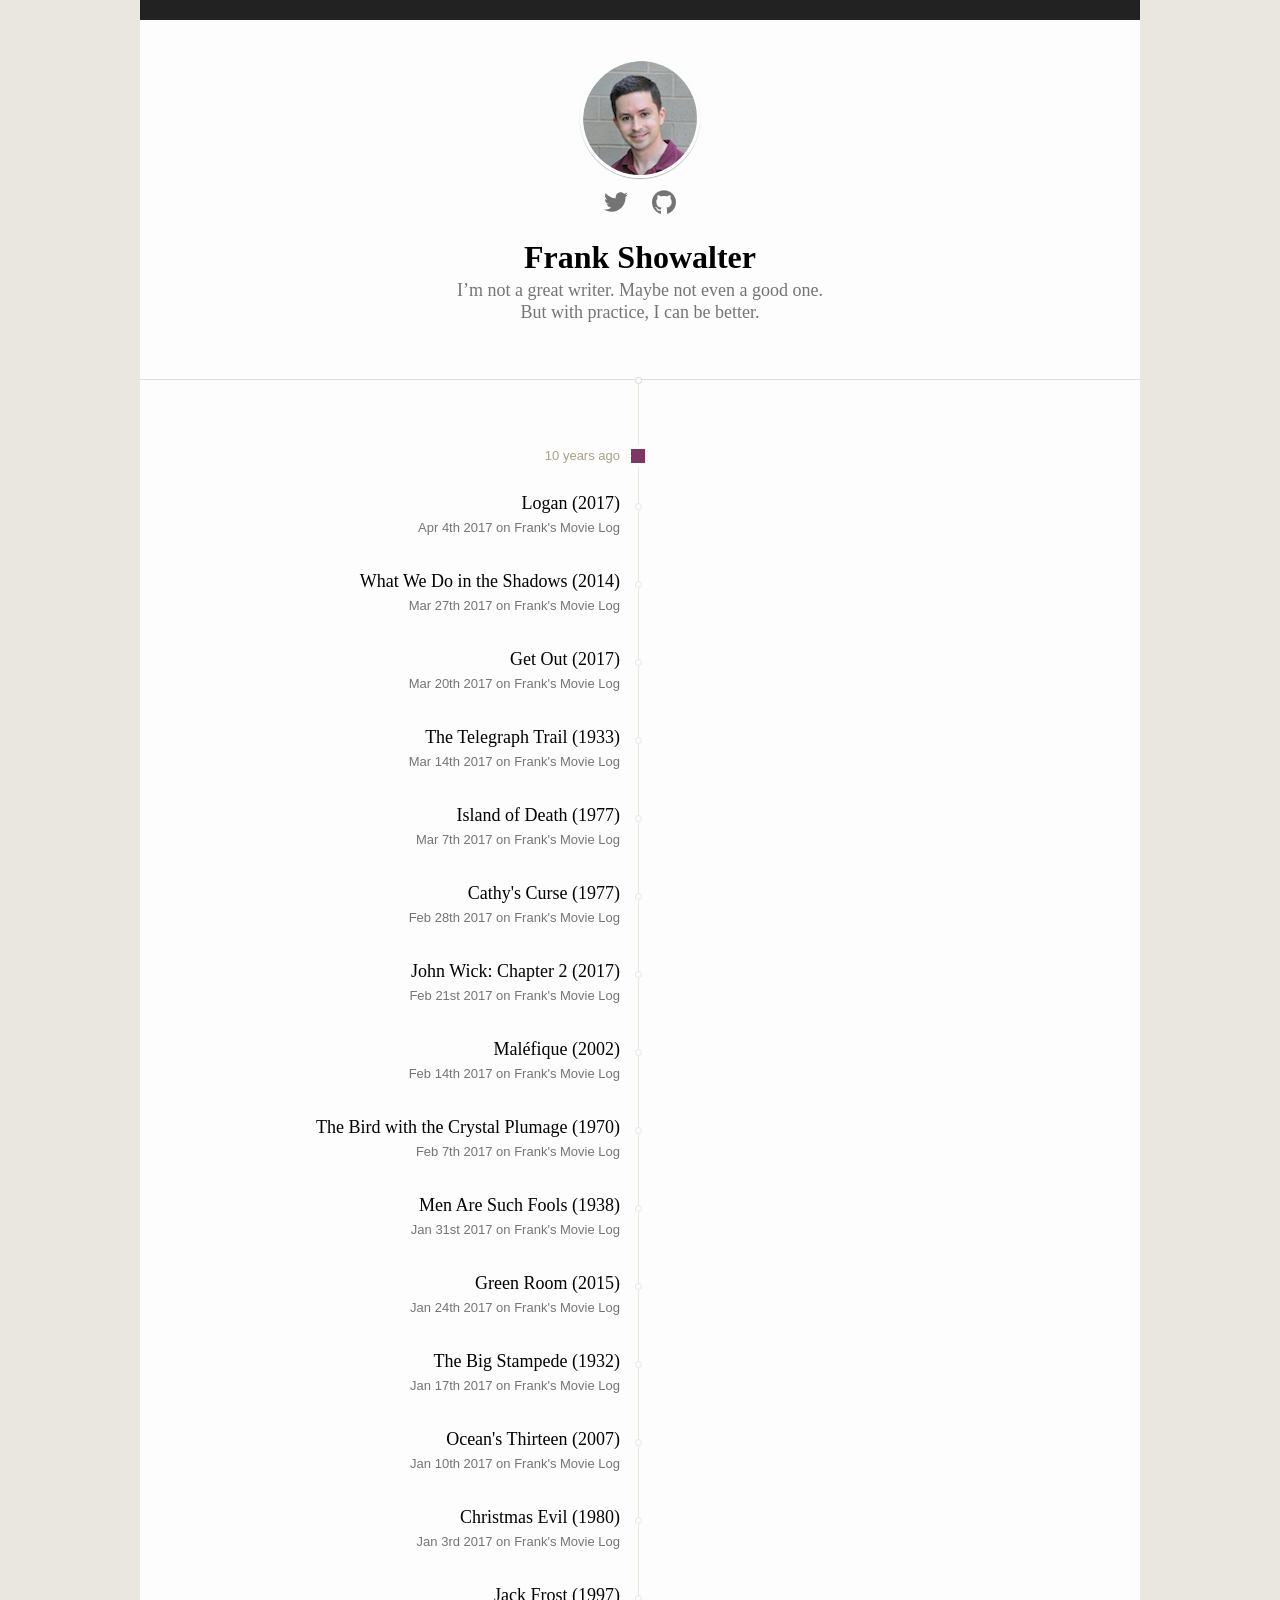
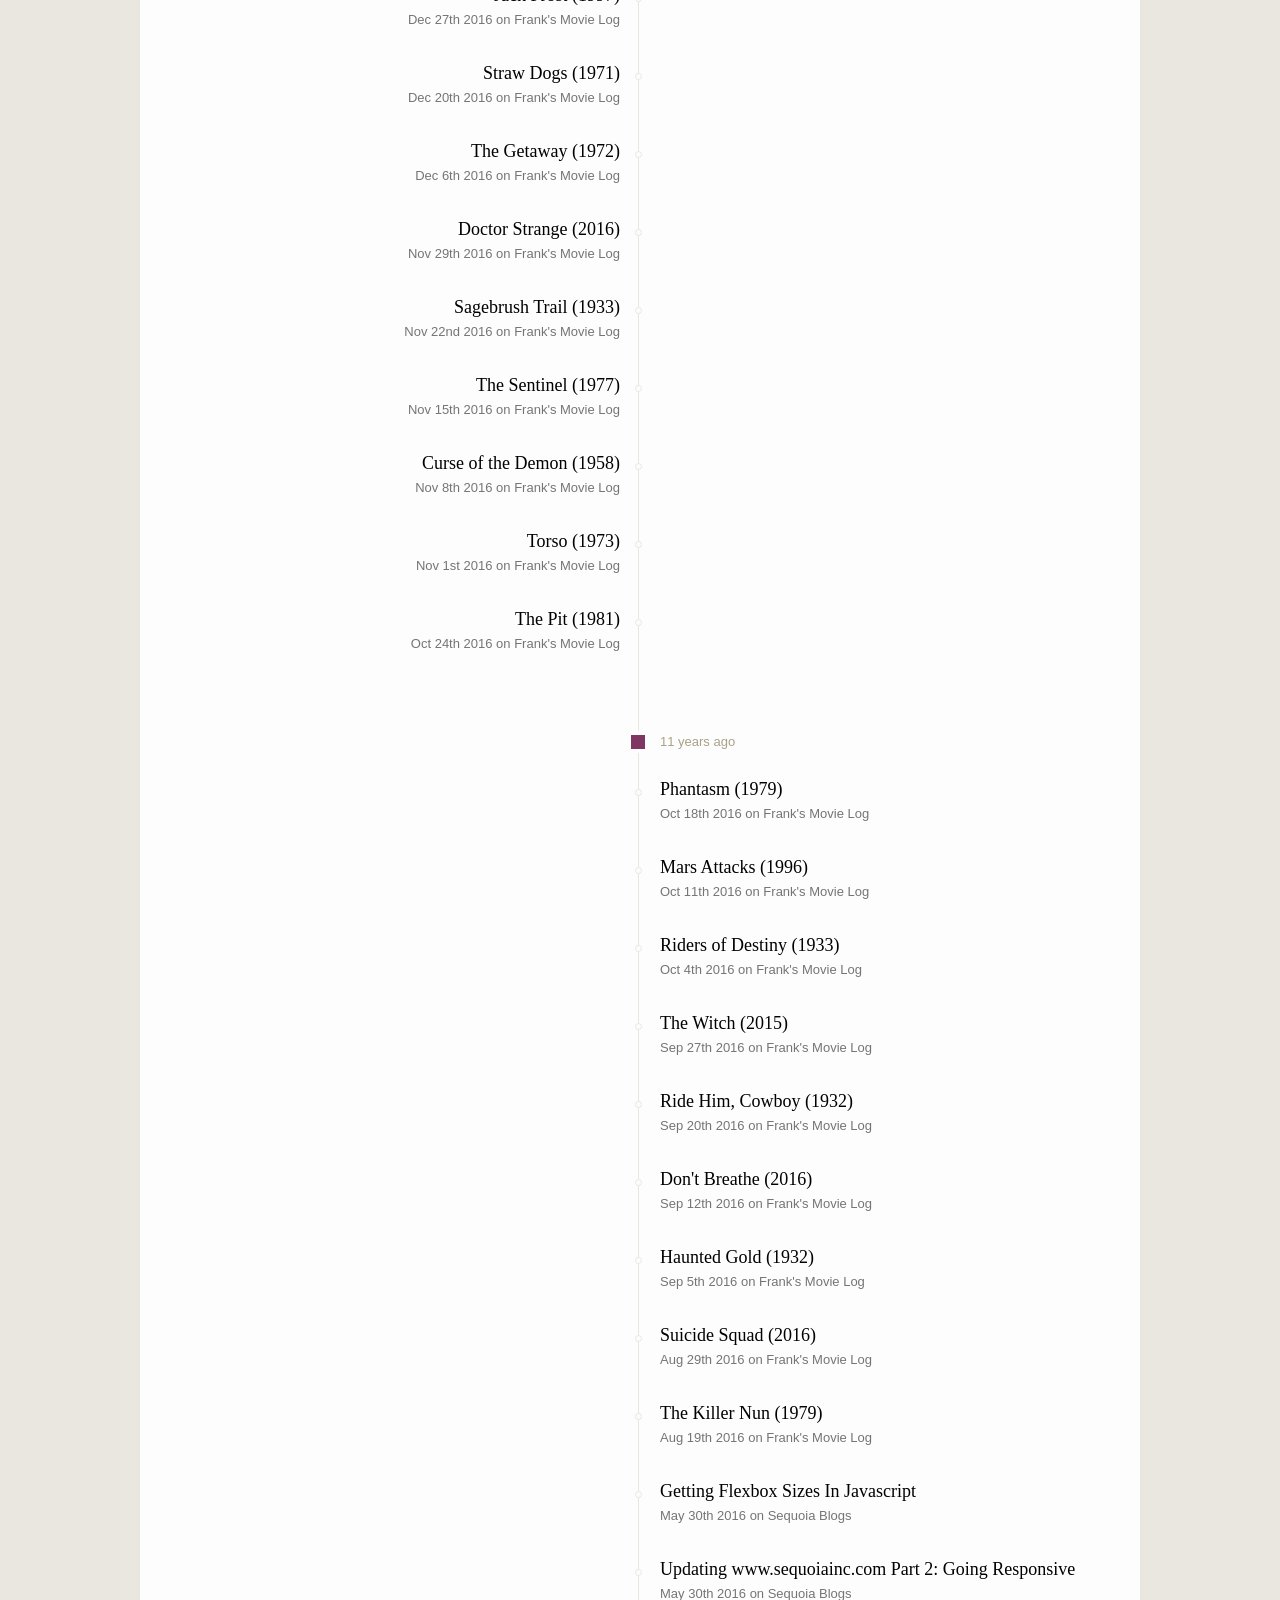
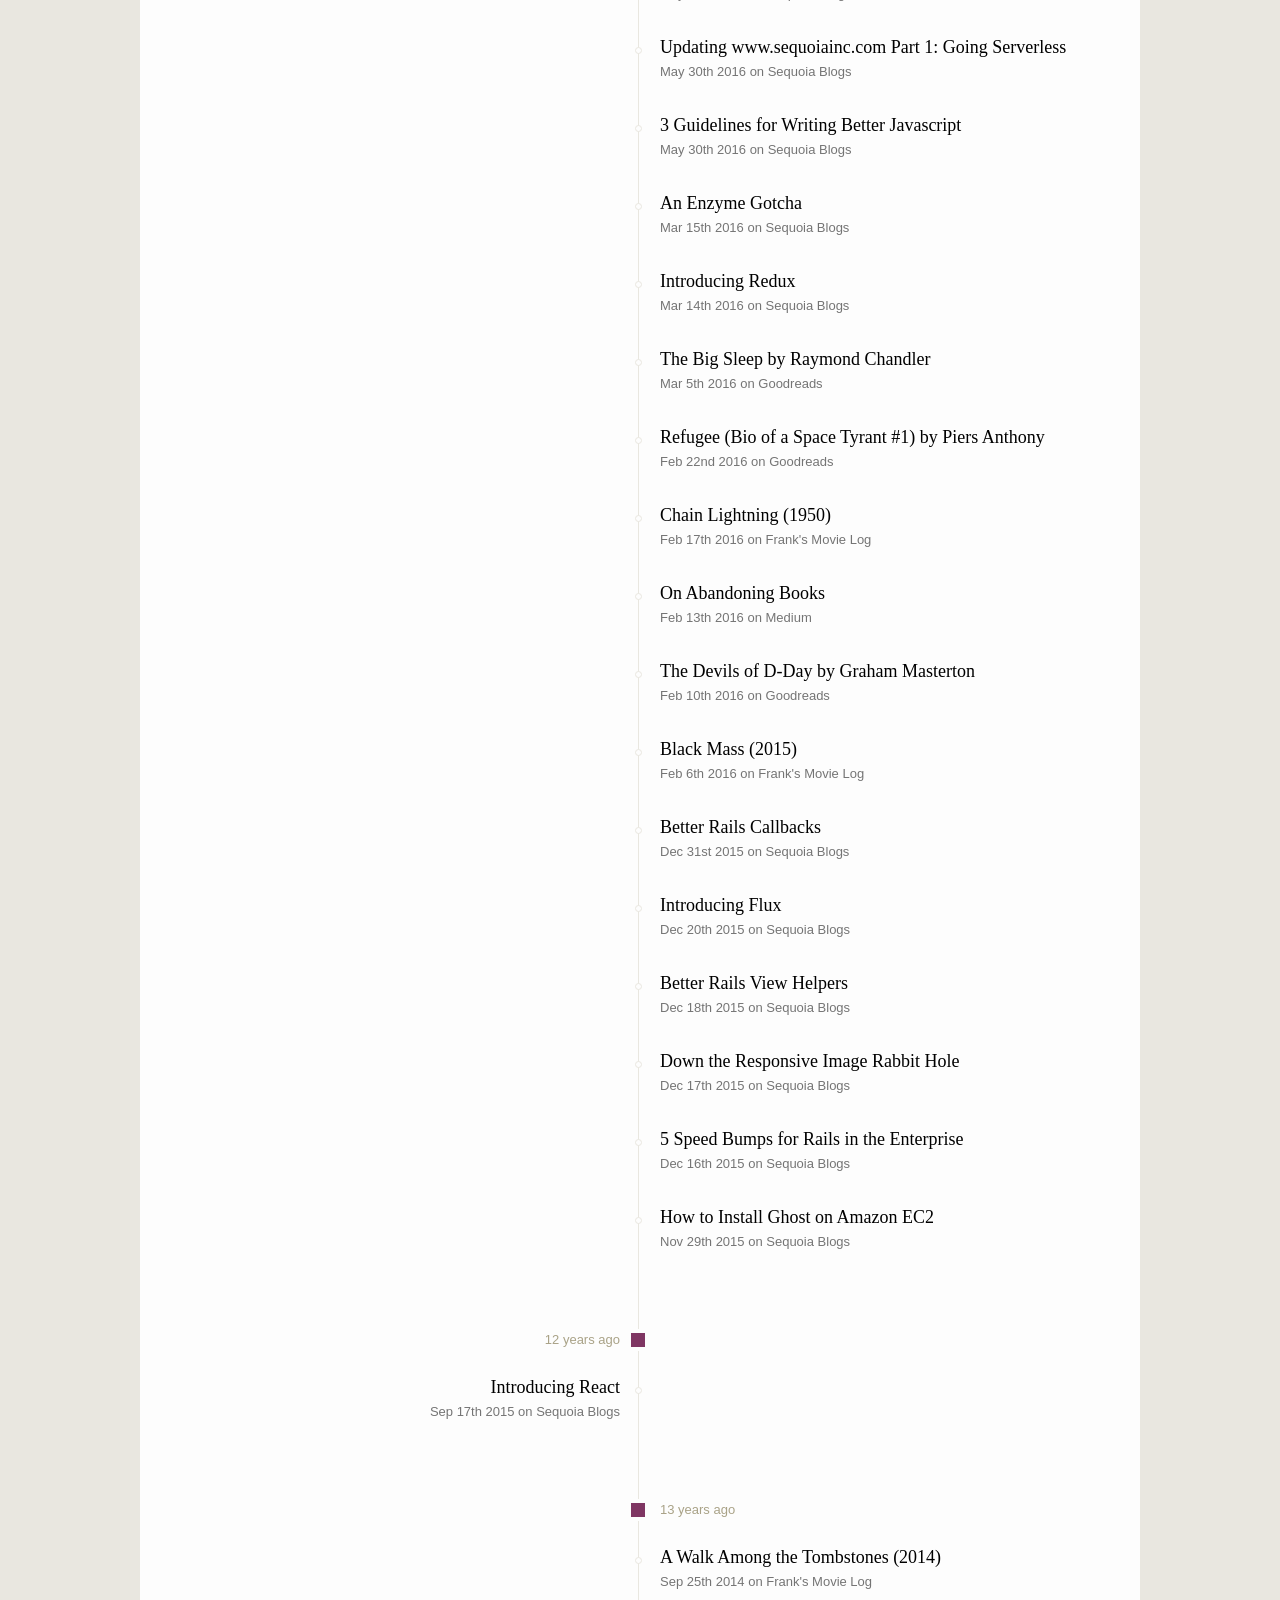
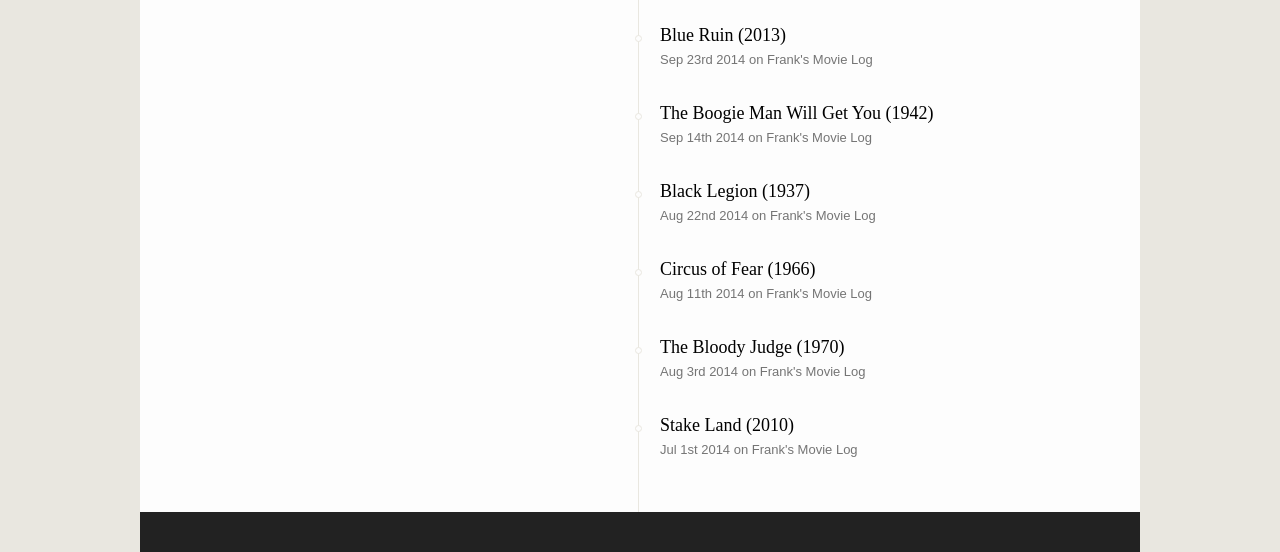
==== commit 8a76f0d3: "Automated commit at 2017-04-04 03:47:51 UTC by middleman-deploy 1.0.0" ====
--- a/index.html
+++ b/index.html
@@ -1,5 +1,5 @@
 <!DOCTYPE html> <html> <head> <meta charset=utf-8> <meta content='width=device-width initial-scale=1' name=viewport> <meta content='IE=edge' http-equiv=X-UA-Compatible> <title>Frank Showalter</title> <meta content='I’m not a great writer. Maybe not even a good one. But with practice I can be better.' name=description> <link href='/feed.xml' rel=alternate title=Feed type='application/atom+xml'> <style>body{background-color:#e9e7e0;font-family:"Charter", "Iowan Old Style", Georgia, Cambria, "Times New Roman", Times, serif;-webkit-font-feature-settings:'kern';font-feature-settings:'kern';-webkit-font-smoothing:antialiased;height:100%;margin:0;max-height:100%;padding:0;-webkit-text-size-adjust:100%;-ms-text-size-adjust:100%;text-size-adjust:100%}*,*::before,*::after{box-sizing:inherit}html{box-sizing:border-box;height:100%;max-height:100%}.fs_mast{-webkit-align-items:center;-ms-flex-align:center;align-items:center;background:#fdfdfd;border-bottom:1px solid rgba(0,0,0,0.12);border-top:20px solid #222;display:-webkit-flex;display:-ms-flexbox;display:flex;-webkit-flex-direction:column;-ms-flex-direction:column;flex-direction:column;height:40%;-webkit-justify-content:center;-ms-flex-pack:center;justify-content:center;margin:0 auto;max-height:500px;max-width:1000px;min-height:380px;padding:0 20px;position:relative}.fs_mast::after{background:#fdfdfd;border:rgba(0,0,0,0.12) 1px solid;border-radius:100%;bottom:-5px;content:'';display:block;height:7px;left:50%;margin-left:-5px;position:absolute;width:7px;z-index:500}.fs_mast-avatar{border:3px solid #fdfdfd;border-radius:100%;box-shadow:0 1px 1px rgba(0,0,0,0.3);display:inline-block;height:120px;overflow:hidden;width:120px;z-index:500}.fs_mast-avatar_image{border-radius:50%;margin-bottom:20px;width:120px}.fs_mast-social{margin:12px 0 0}.fs_mast-social_link{margin:0 10px;text-decoration:none}.fs_mast-social_link path{fill:rgba(0,0,0,0.54);transition:fill ease .3s}.fs_mast-social_link:hover path{fill:#7f3663}.fs_mast-header{font-size:32px;font-weight:bold;margin-bottom:0;text-align:center}.fs_mast-slug{color:rgba(0,0,0,0.54);font-size:18px;line-height:1.2;margin-top:4px;max-width:420px;text-align:center}@media (min-width: 48em){.nowrap{white-space:nowrap}}.fs_timeline{background:#fdfdfd;border-bottom:solid 40px #222;margin:0 auto;max-width:1000px;padding:20px 0;position:relative}.fs_timeline::before{background-color:#e9e7e0;bottom:0;content:'';left:30px;margin-left:-1px;position:absolute;top:0;width:1px;z-index:100}@media (min-width: 48em){.fs_timeline::before{left:50%;margin-left:-2px}}.fs_timeline-group,.fs_timeline-group--even{list-style-type:none;margin-top:39px;padding-left:40px;position:relative}.fs_timeline-group::before,.fs_timeline-group--even::before{background-clip:content-box;background-color:#7f3663;border:4px solid #fdfdfd;border-radius:0;content:'';height:22px;left:30px;margin-left:-11px;position:absolute;top:6px;width:22px;z-index:200}@media (min-width: 48em){.fs_timeline-group,.fs_timeline-group--even{max-width:50%;padding:0 20px 0 40px;right:0;text-align:right}.fs_timeline-group::before,.fs_timeline-group--even::before{left:auto;right:-9px}}@media (min-width: 48em){.fs_timeline-group--even{left:50%;padding:0 40px 0 20px;text-align:left}.fs_timeline-group--even::before{left:-2px;right:auto}}@media (min-width: 48em){.fs_timeline-group--even .fs_timeline-event::after{left:-20px;right:auto}}.fs_timeline-subheader{color:#a9a287;display:inline-block;font-family:-apple-system, BlinkMacSystemFont, "Segoe UI", Roboto, Oxygen, Ubuntu, Cantarell, "Open Sans", "Helvetica Neue", sans-serif;font-size:13px;line-height:1;padding:10px;text-rendering:optimizeLegibility}@media (min-width: 48em){.fs_timeline-subheader{padding:10px 0}}.fs_timeline-events{margin:0;padding:10px}@media (min-width: 48em){.fs_timeline-events{padding:10px 0}}.fs_timeline-event{list-style-type:none;margin:0;padding:10px 0;position:relative}.fs_timeline-event::after{background:#fdfdfd;border:#e9e7e0 1px solid;border-radius:100%;content:'';display:block;height:7px;left:-19px;margin-left:-5px;position:absolute;top:21px;width:7px;z-index:500}@media (min-width: 48em){.fs_timeline-event{padding:10px 0}.fs_timeline-event::after{left:auto;right:-22px}}.fs_timeline-event_heading{color:#000;line-height:normal;margin:0;padding-bottom:6px}.fs_timeline-event_link{color:inherit;font-size:18px;font-weight:300;margin:0;text-decoration:none;text-rendering:optimizeLegibility}.fs_timeline-event_link:hover{color:#7f3663}.fs_timeline-event_slug{color:rgba(0,0,0,0.54);font-family:-apple-system, BlinkMacSystemFont, "Segoe UI", Roboto, Oxygen, Ubuntu, Cantarell, "Open Sans", "Helvetica Neue", sans-serif;font-size:13px;margin:0 0 15px;text-rendering:optimizeLegibility}
-    </style> </head> <body> <header class=fs_mast> <div class=fs_mast-avatar> <img class=fs_mast-avatar_image srcset="/images/frank2x.jpg 2x, /images/frank3x.jpg 3x" alt="Frank Showalter" width=120 height=120 src="/images/frank.jpg"/> </div> <div class=fs_mast-social> <a class=fs_mast-social_link href='https://twitter.com/FrankShowalter'> <svg version="1.1" xmlns="http://www.w3.org/2000/svg" x=0px y=0px width=24px height=24px viewbox="0 0 100 100" style="enable-background:new 0 0 100 100;" xmlns:xlink="http://www.w3.org/1999/xlink" xml:space=preserve> <path id=twitter class=st12 d="M100,19c-3.7,1.6-7.6,2.7-11.8,3.2c4.2-2.5,7.5-6.6,9-11.4c-4,2.4-8.4,4.1-13,5c-3.7-4-9.1-6.5-15-6.5 c-11.3,0-20.5,9.2-20.5,20.5c0,1.6,0.2,3.2,0.5,4.7c-17.1-0.9-32.2-9-42.3-21.4c-1.8,3-2.8,6.6-2.8,10.3c0,7.1,3.6,13.4,9.1,17.1 c-3.4-0.1-6.5-1-9.3-2.6c0,0.1,0,0.2,0,0.3c0,9.9,7.1,18.2,16.5,20.1c-1.7,0.5-3.5,0.7-5.4,0.7c-1.3,0-2.6-0.1-3.9-0.4 c2.6,8.1,10.2,14.1,19.2,14.2c-7,5.5-15.9,8.8-25.5,8.8c-1.7,0-3.3-0.1-4.9-0.3c9.1,5.8,19.9,9.2,31.4,9.2 c37.7,0,58.4-31.3,58.4-58.4c0-0.9,0-1.8-0.1-2.7C93.8,26.7,97.3,23.1,100,19z"></path> </svg> </a> <a class=fs_mast-social_link href='https://github.com/fshowalter'> <svg version="1.1" xmlns="http://www.w3.org/2000/svg" x=0px y=0px width=24px height=24px viewbox="0 0 100 100" style="enable-background:new 0 0 100 100;" xmlns:xlink="http://www.w3.org/1999/xlink" xml:space=preserve> <path id=github class=st12 d="M65.8,98.7c-2.5,0.5-3.4-1.1-3.4-2.4c0-1.6,0.1-7,0.1-13.7c0-4.7-1.6-7.7-3.4-9.3 c11.1-1.2,22.8-5.5,22.8-24.7c0-5.5-1.9-9.9-5.1-13.4c0.5-1.3,2.2-6.3-0.5-13.2c0,0-4.2-1.3-13.7,5.1c-4-1.1-8.3-1.7-12.5-1.7 c-4.2,0-8.5,0.6-12.5,1.7C27.9,20.6,23.7,22,23.7,22c-2.7,6.9-1,12-0.5,13.2c-3.2,3.5-5.2,8-5.2,13.4c0,19.2,11.7,23.4,22.8,24.7 c-1.4,1.2-2.7,3.5-3.2,6.7c-2.9,1.3-10.1,3.5-14.5-4.2c0,0-2.6-4.8-7.7-5.2c0,0-4.9-0.1-0.3,3c0,0,3.3,1.5,5.6,7.3 c0,0,2.9,8.9,16.8,5.9c0,4.2,0.1,8.1,0.1,9.3c0,1.3-0.9,2.9-3.4,2.4C14.3,92.1,0,73.3,0,51.2c0-27.6,22.4-50,50-50 c27.6,0,50,22.4,50,50C100,73.3,85.7,92.1,65.8,98.7z"></path> </svg> </a> </div> <h1 class=fs_mast-header>Frank Showalter</h1> <p class=fs_mast-slug> I’m not a great writer. Maybe not even a good one. <span class=nowrap>But with practice, I can be better.</span> </p> </header> <main> <ul class=fs_timeline id=list> <li class=fs_timeline-event data-date='2017-03-20T04:14:00Z'> <h3 class=fs_timeline-event_heading> <a class=fs_timeline-event_link href='https://www.franksmovielog.com/reviews/get-out-2017/'> Get Out (2017) </a> </h3> <p class=fs_timeline-event_slug> <time datetime="2017-03-20T04:14:00Z">Mar 20th 2017</time> on Frank's Movie Log </p> </li> <li class=fs_timeline-event data-date='2017-03-14T02:09:58Z'> <h3 class=fs_timeline-event_heading> <a class=fs_timeline-event_link href='https://www.franksmovielog.com/reviews/the-telegraph-trail-1933/'> The Telegraph Trail (1933) </a> </h3> <p class=fs_timeline-event_slug> <time datetime="2017-03-14T02:09:58Z">Mar 14th 2017</time> on Frank's Movie Log </p> </li> <li class=fs_timeline-event data-date='2017-03-07T02:04:58Z'> <h3 class=fs_timeline-event_heading> <a class=fs_timeline-event_link href='https://www.franksmovielog.com/reviews/island-of-death-1977/'> Island of Death (1977) </a> </h3> <p class=fs_timeline-event_slug> <time datetime="2017-03-07T02:04:58Z">Mar 7th 2017</time> on Frank's Movie Log </p> </li> <li class=fs_timeline-event data-date='2017-02-28T02:09:00Z'> <h3 class=fs_timeline-event_heading> <a class=fs_timeline-event_link href='https://www.franksmovielog.com/reviews/cathys-curse-1977/'> Cathy's Curse (1977) </a> </h3> <p class=fs_timeline-event_slug> <time datetime="2017-02-28T02:09:00Z">Feb 28th 2017</time> on Frank's Movie Log </p> </li> <li class=fs_timeline-event data-date='2017-02-21T02:09:00Z'> <h3 class=fs_timeline-event_heading> <a class=fs_timeline-event_link href='https://www.franksmovielog.com/reviews/john-wick-chapter-2-2017/'> John Wick: Chapter 2 (2017) </a> </h3> <p class=fs_timeline-event_slug> <time datetime="2017-02-21T02:09:00Z">Feb 21st 2017</time> on Frank's Movie Log </p> </li> <li class=fs_timeline-event data-date='2017-02-14T03:18:00Z'> <h3 class=fs_timeline-event_heading> <a class=fs_timeline-event_link href='https://www.franksmovielog.com/reviews/malefique-2002/'> Maléfique (2002) </a> </h3> <p class=fs_timeline-event_slug> <time datetime="2017-02-14T03:18:00Z">Feb 14th 2017</time> on Frank's Movie Log </p> </li> <li class=fs_timeline-event data-date='2017-02-07T00:49:00Z'> <h3 class=fs_timeline-event_heading> <a class=fs_timeline-event_link href='https://www.franksmovielog.com/reviews/the-bird-with-the-crystal-plumage-1970/'> The Bird with the Crystal Plumage (1970) </a> </h3> <p class=fs_timeline-event_slug> <time datetime="2017-02-07T00:49:00Z">Feb 7th 2017</time> on Frank's Movie Log </p> </li> <li class=fs_timeline-event data-date='2017-01-31T01:57:00Z'> <h3 class=fs_timeline-event_heading> <a class=fs_timeline-event_link href='https://www.franksmovielog.com/reviews/men-are-such-fools-1938/'> Men Are Such Fools (1938) </a> </h3> <p class=fs_timeline-event_slug> <time datetime="2017-01-31T01:57:00Z">Jan 31st 2017</time> on Frank's Movie Log </p> </li> <li class=fs_timeline-event data-date='2017-01-24T01:57:00Z'> <h3 class=fs_timeline-event_heading> <a class=fs_timeline-event_link href='https://www.franksmovielog.com/reviews/green-room-2015/'> Green Room (2015) </a> </h3> <p class=fs_timeline-event_slug> <time datetime="2017-01-24T01:57:00Z">Jan 24th 2017</time> on Frank's Movie Log </p> </li> <li class=fs_timeline-event data-date='2017-01-17T01:41:00Z'> <h3 class=fs_timeline-event_heading> <a class=fs_timeline-event_link href='https://www.franksmovielog.com/reviews/the-big-stampede-1932/'> The Big Stampede (1932) </a> </h3> <p class=fs_timeline-event_slug> <time datetime="2017-01-17T01:41:00Z">Jan 17th 2017</time> on Frank's Movie Log </p> </li> <li class=fs_timeline-event data-date='2017-01-10T03:32:00Z'> <h3 class=fs_timeline-event_heading> <a class=fs_timeline-event_link href='https://www.franksmovielog.com/reviews/oceans-thirteen-2007/'> Ocean's Thirteen (2007) </a> </h3> <p class=fs_timeline-event_slug> <time datetime="2017-01-10T03:32:00Z">Jan 10th 2017</time> on Frank's Movie Log </p> </li> <li class=fs_timeline-event data-date='2017-01-03T02:52:00Z'> <h3 class=fs_timeline-event_heading> <a class=fs_timeline-event_link href='https://www.franksmovielog.com/reviews/christmas-evil-1980/'> Christmas Evil (1980) </a> </h3> <p class=fs_timeline-event_slug> <time datetime="2017-01-03T02:52:00Z">Jan 3rd 2017</time> on Frank's Movie Log </p> </li> <li class=fs_timeline-event data-date='2016-12-27T02:15:00Z'> <h3 class=fs_timeline-event_heading> <a class=fs_timeline-event_link href='https://www.franksmovielog.com/reviews/jack-frost-1997/'> Jack Frost (1997) </a> </h3> <p class=fs_timeline-event_slug> <time datetime="2016-12-27T02:15:00Z">Dec 27th 2016</time> on Frank's Movie Log </p> </li> <li class=fs_timeline-event data-date='2016-12-20T02:12:00Z'> <h3 class=fs_timeline-event_heading> <a class=fs_timeline-event_link href='https://www.franksmovielog.com/reviews/straw-dogs-1971/'> Straw Dogs (1971) </a> </h3> <p class=fs_timeline-event_slug> <time datetime="2016-12-20T02:12:00Z">Dec 20th 2016</time> on Frank's Movie Log </p> </li> <li class=fs_timeline-event data-date='2016-12-06T03:05:00Z'> <h3 class=fs_timeline-event_heading> <a class=fs_timeline-event_link href='https://www.franksmovielog.com/reviews/the-getaway-1972/'> The Getaway (1972) </a> </h3> <p class=fs_timeline-event_slug> <time datetime="2016-12-06T03:05:00Z">Dec 6th 2016</time> on Frank's Movie Log </p> </li> <li class=fs_timeline-event data-date='2016-11-29T02:18:00Z'> <h3 class=fs_timeline-event_heading> <a class=fs_timeline-event_link href='https://www.franksmovielog.com/reviews/doctor-strange-2016/'> Doctor Strange (2016) </a> </h3> <p class=fs_timeline-event_slug> <time datetime="2016-11-29T02:18:00Z">Nov 29th 2016</time> on Frank's Movie Log </p> </li> <li class=fs_timeline-event data-date='2016-11-22T03:40:00Z'> <h3 class=fs_timeline-event_heading> <a class=fs_timeline-event_link href='https://www.franksmovielog.com/reviews/sagebrush-trail-1933/'> Sagebrush Trail (1933) </a> </h3> <p class=fs_timeline-event_slug> <time datetime="2016-11-22T03:40:00Z">Nov 22nd 2016</time> on Frank's Movie Log </p> </li> <li class=fs_timeline-event data-date='2016-11-15T01:08:00Z'> <h3 class=fs_timeline-event_heading> <a class=fs_timeline-event_link href='https://www.franksmovielog.com/reviews/the-sentinel-1977/'> The Sentinel (1977) </a> </h3> <p class=fs_timeline-event_slug> <time datetime="2016-11-15T01:08:00Z">Nov 15th 2016</time> on Frank's Movie Log </p> </li> <li class=fs_timeline-event data-date='2016-11-08T03:11:00Z'> <h3 class=fs_timeline-event_heading> <a class=fs_timeline-event_link href='https://www.franksmovielog.com/reviews/curse-of-the-demon-1958/'> Curse of the Demon (1958) </a> </h3> <p class=fs_timeline-event_slug> <time datetime="2016-11-08T03:11:00Z">Nov 8th 2016</time> on Frank's Movie Log </p> </li> <li class=fs_timeline-event data-date='2016-11-01T01:24:00Z'> <h3 class=fs_timeline-event_heading> <a class=fs_timeline-event_link href='https://www.franksmovielog.com/reviews/torso-1973/'> Torso (1973) </a> </h3> <p class=fs_timeline-event_slug> <time datetime="2016-11-01T01:24:00Z">Nov 1st 2016</time> on Frank's Movie Log </p> </li> <li class=fs_timeline-event data-date='2016-10-24T19:04:00Z'> <h3 class=fs_timeline-event_heading> <a class=fs_timeline-event_link href='https://www.franksmovielog.com/reviews/the-pit-1981/'> The Pit (1981) </a> </h3> <p class=fs_timeline-event_slug> <time datetime="2016-10-24T19:04:00Z">Oct 24th 2016</time> on Frank's Movie Log </p> </li> <li class=fs_timeline-event data-date='2016-10-18T00:44:00Z'> <h3 class=fs_timeline-event_heading> <a class=fs_timeline-event_link href='https://www.franksmovielog.com/reviews/phantasm-1979/'> Phantasm (1979) </a> </h3> <p class=fs_timeline-event_slug> <time datetime="2016-10-18T00:44:00Z">Oct 18th 2016</time> on Frank's Movie Log </p> </li> <li class=fs_timeline-event data-date='2016-10-11T00:28:00Z'> <h3 class=fs_timeline-event_heading> <a class=fs_timeline-event_link href='https://www.franksmovielog.com/reviews/mars-attacks-1996/'> Mars Attacks (1996) </a> </h3> <p class=fs_timeline-event_slug> <time datetime="2016-10-11T00:28:00Z">Oct 11th 2016</time> on Frank's Movie Log </p> </li> <li class=fs_timeline-event data-date='2016-10-04T00:57:00Z'> <h3 class=fs_timeline-event_heading> <a class=fs_timeline-event_link href='https://www.franksmovielog.com/reviews/riders-of-destiny-1933/'> Riders of Destiny (1933) </a> </h3> <p class=fs_timeline-event_slug> <time datetime="2016-10-04T00:57:00Z">Oct 4th 2016</time> on Frank's Movie Log </p> </li> <li class=fs_timeline-event data-date='2016-09-27T00:06:00Z'> <h3 class=fs_timeline-event_heading> <a class=fs_timeline-event_link href='https://www.franksmovielog.com/reviews/the-witch-2015/'> The Witch (2015) </a> </h3> <p class=fs_timeline-event_slug> <time datetime="2016-09-27T00:06:00Z">Sep 27th 2016</time> on Frank's Movie Log </p> </li> <li class=fs_timeline-event data-date='2016-09-20T02:02:00Z'> <h3 class=fs_timeline-event_heading> <a class=fs_timeline-event_link href='https://www.franksmovielog.com/reviews/ride-him-cowboy-1932/'> Ride Him, Cowboy (1932) </a> </h3> <p class=fs_timeline-event_slug> <time datetime="2016-09-20T02:02:00Z">Sep 20th 2016</time> on Frank's Movie Log </p> </li> <li class=fs_timeline-event data-date='2016-09-12T23:53:00Z'> <h3 class=fs_timeline-event_heading> <a class=fs_timeline-event_link href='https://www.franksmovielog.com/reviews/dont-breathe-2016/'> Don't Breathe (2016) </a> </h3> <p class=fs_timeline-event_slug> <time datetime="2016-09-12T23:53:00Z">Sep 12th 2016</time> on Frank's Movie Log </p> </li> <li class=fs_timeline-event data-date='2016-09-05T18:58:00Z'> <h3 class=fs_timeline-event_heading> <a class=fs_timeline-event_link href='https://www.franksmovielog.com/reviews/haunted-gold-1932/'> Haunted Gold (1932) </a> </h3> <p class=fs_timeline-event_slug> <time datetime="2016-09-05T18:58:00Z">Sep 5th 2016</time> on Frank's Movie Log </p> </li> <li class=fs_timeline-event data-date=2016-08-29> <h3 class=fs_timeline-event_heading> <a class=fs_timeline-event_link href='https://www.franksmovielog.com/reviews/suicide-squad-2016/'> Suicide Squad (2016) </a> </h3> <p class=fs_timeline-event_slug> <time datetime=2016-08-29>Aug 29th 2016</time> on Frank's Movie Log </p> </li> <li class=fs_timeline-event data-date=2016-08-19> <h3 class=fs_timeline-event_heading> <a class=fs_timeline-event_link href='https://www.franksmovielog.com/reviews/the-killer-nun-1979/'> The Killer Nun (1979) </a> </h3> <p class=fs_timeline-event_slug> <time datetime=2016-08-19>Aug 19th 2016</time> on Frank's Movie Log </p> </li> <li class=fs_timeline-event data-date='2016-05-30T19:50:00Z'> <h3 class=fs_timeline-event_heading> <a class=fs_timeline-event_link href='https://blogs.sequoiainc.com/getting-flexbox-sizes-in-javascript/'> Getting Flexbox Sizes In Javascript </a> </h3> <p class=fs_timeline-event_slug> <time datetime="2016-05-30T19:50:00Z">May 30th 2016</time> on Sequoia Blogs </p> </li> <li class=fs_timeline-event data-date='2016-05-30T19:47:00Z'> <h3 class=fs_timeline-event_heading> <a class=fs_timeline-event_link href='https://blogs.sequoiainc.com/updating-www-sequoiainc-com-part-2-going-responsive/'> Updating www.sequoiainc.com Part 2: Going Responsive </a> </h3> <p class=fs_timeline-event_slug> <time datetime="2016-05-30T19:47:00Z">May 30th 2016</time> on Sequoia Blogs </p> </li> <li class=fs_timeline-event data-date='2016-05-30T19:44:00Z'> <h3 class=fs_timeline-event_heading> <a class=fs_timeline-event_link href='https://blogs.sequoiainc.com/updating-www-sequoiainc-com-part-1-going-serverless/'> Updating www.sequoiainc.com Part 1: Going Serverless </a> </h3> <p class=fs_timeline-event_slug> <time datetime="2016-05-30T19:44:00Z">May 30th 2016</time> on Sequoia Blogs </p> </li> <li class=fs_timeline-event data-date='2016-05-30T19:40:00Z'> <h3 class=fs_timeline-event_heading> <a class=fs_timeline-event_link href='https://blogs.sequoiainc.com/3-guidelines-for-writing-better-javascript/'> 3 Guidelines for Writing Better Javascript </a> </h3> <p class=fs_timeline-event_slug> <time datetime="2016-05-30T19:40:00Z">May 30th 2016</time> on Sequoia Blogs </p> </li> <li class=fs_timeline-event data-date='2016-03-15T10:46:00Z'> <h3 class=fs_timeline-event_heading> <a class=fs_timeline-event_link href='http://blogs.sequoiainc.com/an-enzyme-gotcha/'> An Enzyme Gotcha </a> </h3> <p class=fs_timeline-event_slug> <time datetime="2016-03-15T10:46:00Z">Mar 15th 2016</time> on Sequoia Blogs </p> </li> <li class=fs_timeline-event data-date='2016-03-14T11:35:00Z'> <h3 class=fs_timeline-event_heading> <a class=fs_timeline-event_link href='http://blogs.sequoiainc.com/introducing-redux/'> Introducing Redux </a> </h3> <p class=fs_timeline-event_slug> <time datetime="2016-03-14T11:35:00Z">Mar 14th 2016</time> on Sequoia Blogs </p> </li> <li class=fs_timeline-event data-date='2016-03-05T11:23:00Z'> <h3 class=fs_timeline-event_heading> <a class=fs_timeline-event_link href='https://www.goodreads.com/review/show/359121899'> The Big Sleep by Raymond Chandler </a> </h3> <p class=fs_timeline-event_slug> <time datetime="2016-03-05T11:23:00Z">Mar 5th 2016</time> on Goodreads </p> </li> <li class=fs_timeline-event data-date='2016-02-22T11:46:00Z'> <h3 class=fs_timeline-event_heading> <a class=fs_timeline-event_link href='https://www.goodreads.com/review/show/359293257'> Refugee (Bio of a Space Tyrant #1) by Piers Anthony </a> </h3> <p class=fs_timeline-event_slug> <time datetime="2016-02-22T11:46:00Z">Feb 22nd 2016</time> on Goodreads </p> </li> <li class=fs_timeline-event data-date='2016-02-17T11:58:00Z'> <h3 class=fs_timeline-event_heading> <a class=fs_timeline-event_link href='https://www.franksmovielog.com/reviews/chain-lightning-1950/'> Chain Lightning (1950) </a> </h3> <p class=fs_timeline-event_slug> <time datetime="2016-02-17T11:58:00Z">Feb 17th 2016</time> on Frank's Movie Log </p> </li> <li class=fs_timeline-event data-date='2016-02-13T20:24:00Z'> <h3 class=fs_timeline-event_heading> <a class=fs_timeline-event_link href='https://medium.com/@frankshowalter/on-abandoning-books-34a100bbe004'> On Abandoning Books </a> </h3> <p class=fs_timeline-event_slug> <time datetime="2016-02-13T20:24:00Z">Feb 13th 2016</time> on Medium </p> </li> <li class=fs_timeline-event data-date='2016-02-10T11:31:00Z'> <h3 class=fs_timeline-event_heading> <a class=fs_timeline-event_link href='https://www.goodreads.com/review/show/359175824'> The Devils of D-Day by Graham Masterton </a> </h3> <p class=fs_timeline-event_slug> <time datetime="2016-02-10T11:31:00Z">Feb 10th 2016</time> on Goodreads </p> </li> <li class=fs_timeline-event data-date='2016-02-06T19:31:02Z'> <h3 class=fs_timeline-event_heading> <a class=fs_timeline-event_link href='https://www.franksmovielog.com/reviews/black-mass-2015/'> Black Mass (2015) </a> </h3> <p class=fs_timeline-event_slug> <time datetime="2016-02-06T19:31:02Z">Feb 6th 2016</time> on Frank's Movie Log </p> </li> <li class=fs_timeline-event data-date='2015-12-31T01:07:02Z'> <h3 class=fs_timeline-event_heading> <a class=fs_timeline-event_link href='http://blogs.sequoiainc.com/better-rails-callbacks/'> Better Rails Callbacks </a> </h3> <p class=fs_timeline-event_slug> <time datetime="2015-12-31T01:07:02Z">Dec 31st 2015</time> on Sequoia Blogs </p> </li> <li class=fs_timeline-event data-date='2015-12-20T01:32:00Z'> <h3 class=fs_timeline-event_heading> <a class=fs_timeline-event_link href='http://blogs.sequoiainc.com/introducing-flux/'> Introducing Flux </a> </h3> <p class=fs_timeline-event_slug> <time datetime="2015-12-20T01:32:00Z">Dec 20th 2015</time> on Sequoia Blogs </p> </li> <li class=fs_timeline-event data-date='2015-12-18T02:11:00Z'> <h3 class=fs_timeline-event_heading> <a class=fs_timeline-event_link href='http://blogs.sequoiainc.com/better-rails-view-helpers/'> Better Rails View Helpers </a> </h3> <p class=fs_timeline-event_slug> <time datetime="2015-12-18T02:11:00Z">Dec 18th 2015</time> on Sequoia Blogs </p> </li> <li class=fs_timeline-event data-date='2015-12-17T02:22:02Z'> <h3 class=fs_timeline-event_heading> <a class=fs_timeline-event_link href='http://blogs.sequoiainc.com/down-the-responsive-image-rabbit-hole/'> Down the Responsive Image Rabbit Hole </a> </h3> <p class=fs_timeline-event_slug> <time datetime="2015-12-17T02:22:02Z">Dec 17th 2015</time> on Sequoia Blogs </p> </li> <li class=fs_timeline-event data-date='2015-12-16T01:37:02Z'> <h3 class=fs_timeline-event_heading> <a class=fs_timeline-event_link href='http://blogs.sequoiainc.com/5-speed-bumps-for-rails-in-the-enterprise/'> 5 Speed Bumps for Rails in the Enterprise </a> </h3> <p class=fs_timeline-event_slug> <time datetime="2015-12-16T01:37:02Z">Dec 16th 2015</time> on Sequoia Blogs </p> </li> <li class=fs_timeline-event data-date='2015-11-29T18:46:02Z'> <h3 class=fs_timeline-event_heading> <a class=fs_timeline-event_link href='http://blogs.sequoiainc.com/installing-ghost-on-amazon-ec2/'> How to Install Ghost on Amazon EC2 </a> </h3> <p class=fs_timeline-event_slug> <time datetime="2015-11-29T18:46:02Z">Nov 29th 2015</time> on Sequoia Blogs </p> </li> <li class=fs_timeline-event data-date='2015-09-17T01:16:02Z'> <h3 class=fs_timeline-event_heading> <a class=fs_timeline-event_link href='http://blogs.sequoiainc.com/introducing-react/'> Introducing React </a> </h3> <p class=fs_timeline-event_slug> <time datetime="2015-09-17T01:16:02Z">Sep 17th 2015</time> on Sequoia Blogs </p> </li> <li class=fs_timeline-event data-date='2014-09-25T12:00:00Z'> <h3 class=fs_timeline-event_heading> <a class=fs_timeline-event_link href='https://www.franksmovielog.com/reviews/a-walk-among-the-tombstones-2014/'> A Walk Among the Tombstones (2014) </a> </h3> <p class=fs_timeline-event_slug> <time datetime="2014-09-25T12:00:00Z">Sep 25th 2014</time> on Frank's Movie Log </p> </li> <li class=fs_timeline-event data-date='2014-09-23T02:05:00Z'> <h3 class=fs_timeline-event_heading> <a class=fs_timeline-event_link href='https://www.franksmovielog.com/reviews/blue-ruin-2013/'> Blue Ruin (2013) </a> </h3> <p class=fs_timeline-event_slug> <time datetime="2014-09-23T02:05:00Z">Sep 23rd 2014</time> on Frank's Movie Log </p> </li> <li class=fs_timeline-event data-date='2014-09-14T00:12:00Z'> <h3 class=fs_timeline-event_heading> <a class=fs_timeline-event_link href='https://www.franksmovielog.com/reviews/the-boogie-man-will-get-you-1942/'> The Boogie Man Will Get You (1942) </a> </h3> <p class=fs_timeline-event_slug> <time datetime="2014-09-14T00:12:00Z">Sep 14th 2014</time> on Frank's Movie Log </p> </li> <li class=fs_timeline-event data-date='2014-08-22T00:12:00Z'> <h3 class=fs_timeline-event_heading> <a class=fs_timeline-event_link href='https://www.franksmovielog.com/reviews/black-legion-1937/'> Black Legion (1937) </a> </h3> <p class=fs_timeline-event_slug> <time datetime="2014-08-22T00:12:00Z">Aug 22nd 2014</time> on Frank's Movie Log </p> </li> <li class=fs_timeline-event data-date='2014-08-11T12:00:00Z'> <h3 class=fs_timeline-event_heading> <a class=fs_timeline-event_link href='https://www.franksmovielog.com/reviews/circus-of-fear-1966/'> Circus of Fear (1966) </a> </h3> <p class=fs_timeline-event_slug> <time datetime="2014-08-11T12:00:00Z">Aug 11th 2014</time> on Frank's Movie Log </p> </li> <li class=fs_timeline-event data-date=2014-08-03> <h3 class=fs_timeline-event_heading> <a class=fs_timeline-event_link href='https://www.franksmovielog.com/reviews/the-bloody-judge-1970/'> The Bloody Judge (1970) </a> </h3> <p class=fs_timeline-event_slug> <time datetime=2014-08-03>Aug 3rd 2014</time> on Frank's Movie Log </p> </li> <li class=fs_timeline-event data-date=2014-07-01> <h3 class=fs_timeline-event_heading> <a class=fs_timeline-event_link href='https://www.franksmovielog.com/reviews/stake-land-2010/'> Stake Land (2010) </a> </h3> <p class=fs_timeline-event_slug> <time datetime=2014-07-01>Jul 1st 2014</time> on Frank's Movie Log </p> </li> </ul> </main> <script>!function(e){function t(e){var t,n=new Date(e),r=n.getTime(),a=[[60,"seconds",1],[120,"1 minute ago","1 minute from now"],[3600,"minutes",60],[7200,"1 hour ago","1 hour from now"],[86400,"hours",3600],[172800,"Yesterday","Tomorrow"],[604800,"days",86400],[1209600,"Last week","Next week"],[2419200,"weeks",604800],[4838400,"Last month","Next month"],[29030400,"months",2419200],[58060800,"Last year","Next year"],[290304e4,"years",29030400]],o=0,i=a[o],u=(+new Date-r)/1e3,c="ago",s=new Date;if(0===u)return"Just now";if(u>172800&&(n.setHours(0,0,0),u=(+new Date-n.getTime())/1e3),u>2419200&&58060800>u)return t=s.getMonth()-n.getMonth()+12*(s.getYear()-n.getYear()),1===t?"Last month":t+" months ago";for(;i;){if(u<i[0])return"string"==typeof i[2]?i[1]:Math.floor(u/i[2])+" "+i[1]+" "+c;o++,i=a[o]}return r}function n(e,t){var n;for(n=0;n<e.length;n++)t(e[n],n)}function r(e){var r,a,o={};return n(e,function(e){r=e.cloneNode(!0),a=t(e.getAttribute("data-date")),o[a]=o[a]||[],o[a].push(r)}),o}function a(t){var n=e.createElement("ul");return n.className="fs_timeline-events",t.forEach(function(e){n.appendChild(e)}),n}function o(t,n){var r=e.createElement("li"),o=e.createElement("span");return r.className="fs_timeline-group",o.className="fs_timeline-subheader",o.appendChild(e.createTextNode(t)),r.appendChild(o),r.appendChild(a(n[t])),r}function i(e,t){var n,r=e.cloneNode(!1),a=!1;Object.keys(t).forEach(function(e){n=o(e,t),a&&(n.className=n.className+"--even"),r.appendChild(n),a=!a}),e.parentNode.replaceChild(r,e)}function u(){var t=e.querySelectorAll("[data-date]"),n=e.querySelector("#list"),a=r(t);i(n,a),n=null}function c(e){var t=["th","st","nd","rd"],n=e%100;return e+(t[(n-20)%10]||t[n]||t[0])}function s(e){var t=new Date(e),n=t.toLocaleDateString(void 0,{month:"short"}),r=t.toLocaleDateString(void 0,{day:"numeric"}),a=t.toLocaleDateString(void 0,{year:"numeric"});return n+" "+c(r)+" "+a}function l(){var t,r=e.querySelectorAll("time");n(r,function(e){t=e.getAttribute("datetime"),e.textContent=s(t)})}l(),u()}(document);
+    </style> </head> <body> <header class=fs_mast> <div class=fs_mast-avatar> <img class=fs_mast-avatar_image srcset="/images/frank2x.jpg 2x, /images/frank3x.jpg 3x" alt="Frank Showalter" width=120 height=120 src="/images/frank.jpg"/> </div> <div class=fs_mast-social> <a class=fs_mast-social_link href='https://twitter.com/FrankShowalter'> <svg version="1.1" xmlns="http://www.w3.org/2000/svg" x=0px y=0px width=24px height=24px viewbox="0 0 100 100" style="enable-background:new 0 0 100 100;" xmlns:xlink="http://www.w3.org/1999/xlink" xml:space=preserve> <path id=twitter class=st12 d="M100,19c-3.7,1.6-7.6,2.7-11.8,3.2c4.2-2.5,7.5-6.6,9-11.4c-4,2.4-8.4,4.1-13,5c-3.7-4-9.1-6.5-15-6.5 c-11.3,0-20.5,9.2-20.5,20.5c0,1.6,0.2,3.2,0.5,4.7c-17.1-0.9-32.2-9-42.3-21.4c-1.8,3-2.8,6.6-2.8,10.3c0,7.1,3.6,13.4,9.1,17.1 c-3.4-0.1-6.5-1-9.3-2.6c0,0.1,0,0.2,0,0.3c0,9.9,7.1,18.2,16.5,20.1c-1.7,0.5-3.5,0.7-5.4,0.7c-1.3,0-2.6-0.1-3.9-0.4 c2.6,8.1,10.2,14.1,19.2,14.2c-7,5.5-15.9,8.8-25.5,8.8c-1.7,0-3.3-0.1-4.9-0.3c9.1,5.8,19.9,9.2,31.4,9.2 c37.7,0,58.4-31.3,58.4-58.4c0-0.9,0-1.8-0.1-2.7C93.8,26.7,97.3,23.1,100,19z"></path> </svg> </a> <a class=fs_mast-social_link href='https://github.com/fshowalter'> <svg version="1.1" xmlns="http://www.w3.org/2000/svg" x=0px y=0px width=24px height=24px viewbox="0 0 100 100" style="enable-background:new 0 0 100 100;" xmlns:xlink="http://www.w3.org/1999/xlink" xml:space=preserve> <path id=github class=st12 d="M65.8,98.7c-2.5,0.5-3.4-1.1-3.4-2.4c0-1.6,0.1-7,0.1-13.7c0-4.7-1.6-7.7-3.4-9.3 c11.1-1.2,22.8-5.5,22.8-24.7c0-5.5-1.9-9.9-5.1-13.4c0.5-1.3,2.2-6.3-0.5-13.2c0,0-4.2-1.3-13.7,5.1c-4-1.1-8.3-1.7-12.5-1.7 c-4.2,0-8.5,0.6-12.5,1.7C27.9,20.6,23.7,22,23.7,22c-2.7,6.9-1,12-0.5,13.2c-3.2,3.5-5.2,8-5.2,13.4c0,19.2,11.7,23.4,22.8,24.7 c-1.4,1.2-2.7,3.5-3.2,6.7c-2.9,1.3-10.1,3.5-14.5-4.2c0,0-2.6-4.8-7.7-5.2c0,0-4.9-0.1-0.3,3c0,0,3.3,1.5,5.6,7.3 c0,0,2.9,8.9,16.8,5.9c0,4.2,0.1,8.1,0.1,9.3c0,1.3-0.9,2.9-3.4,2.4C14.3,92.1,0,73.3,0,51.2c0-27.6,22.4-50,50-50 c27.6,0,50,22.4,50,50C100,73.3,85.7,92.1,65.8,98.7z"></path> </svg> </a> </div> <h1 class=fs_mast-header>Frank Showalter</h1> <p class=fs_mast-slug> I’m not a great writer. Maybe not even a good one. <span class=nowrap>But with practice, I can be better.</span> </p> </header> <main> <ul class=fs_timeline id=list> <li class=fs_timeline-event data-date='2017-04-04T03:45:00Z'> <h3 class=fs_timeline-event_heading> <a class=fs_timeline-event_link href='https://www.franksmovielog.com/reviews/logan-2017/'> Logan (2017) </a> </h3> <p class=fs_timeline-event_slug> <time datetime="2017-04-04T03:45:00Z">Apr 4th 2017</time> on Frank's Movie Log </p> </li> <li class=fs_timeline-event data-date='2017-03-27T04:04:00Z'> <h3 class=fs_timeline-event_heading> <a class=fs_timeline-event_link href='https://www.franksmovielog.com/reviews/what-we-do-in-the-shadows-2014/'> What We Do in the Shadows (2014) </a> </h3> <p class=fs_timeline-event_slug> <time datetime="2017-03-27T04:04:00Z">Mar 27th 2017</time> on Frank's Movie Log </p> </li> <li class=fs_timeline-event data-date='2017-03-20T04:14:00Z'> <h3 class=fs_timeline-event_heading> <a class=fs_timeline-event_link href='https://www.franksmovielog.com/reviews/get-out-2017/'> Get Out (2017) </a> </h3> <p class=fs_timeline-event_slug> <time datetime="2017-03-20T04:14:00Z">Mar 20th 2017</time> on Frank's Movie Log </p> </li> <li class=fs_timeline-event data-date='2017-03-14T02:09:58Z'> <h3 class=fs_timeline-event_heading> <a class=fs_timeline-event_link href='https://www.franksmovielog.com/reviews/the-telegraph-trail-1933/'> The Telegraph Trail (1933) </a> </h3> <p class=fs_timeline-event_slug> <time datetime="2017-03-14T02:09:58Z">Mar 14th 2017</time> on Frank's Movie Log </p> </li> <li class=fs_timeline-event data-date='2017-03-07T02:04:58Z'> <h3 class=fs_timeline-event_heading> <a class=fs_timeline-event_link href='https://www.franksmovielog.com/reviews/island-of-death-1977/'> Island of Death (1977) </a> </h3> <p class=fs_timeline-event_slug> <time datetime="2017-03-07T02:04:58Z">Mar 7th 2017</time> on Frank's Movie Log </p> </li> <li class=fs_timeline-event data-date='2017-02-28T02:09:00Z'> <h3 class=fs_timeline-event_heading> <a class=fs_timeline-event_link href='https://www.franksmovielog.com/reviews/cathys-curse-1977/'> Cathy's Curse (1977) </a> </h3> <p class=fs_timeline-event_slug> <time datetime="2017-02-28T02:09:00Z">Feb 28th 2017</time> on Frank's Movie Log </p> </li> <li class=fs_timeline-event data-date='2017-02-21T02:09:00Z'> <h3 class=fs_timeline-event_heading> <a class=fs_timeline-event_link href='https://www.franksmovielog.com/reviews/john-wick-chapter-2-2017/'> John Wick: Chapter 2 (2017) </a> </h3> <p class=fs_timeline-event_slug> <time datetime="2017-02-21T02:09:00Z">Feb 21st 2017</time> on Frank's Movie Log </p> </li> <li class=fs_timeline-event data-date='2017-02-14T03:18:00Z'> <h3 class=fs_timeline-event_heading> <a class=fs_timeline-event_link href='https://www.franksmovielog.com/reviews/malefique-2002/'> Maléfique (2002) </a> </h3> <p class=fs_timeline-event_slug> <time datetime="2017-02-14T03:18:00Z">Feb 14th 2017</time> on Frank's Movie Log </p> </li> <li class=fs_timeline-event data-date='2017-02-07T00:49:00Z'> <h3 class=fs_timeline-event_heading> <a class=fs_timeline-event_link href='https://www.franksmovielog.com/reviews/the-bird-with-the-crystal-plumage-1970/'> The Bird with the Crystal Plumage (1970) </a> </h3> <p class=fs_timeline-event_slug> <time datetime="2017-02-07T00:49:00Z">Feb 7th 2017</time> on Frank's Movie Log </p> </li> <li class=fs_timeline-event data-date='2017-01-31T01:57:00Z'> <h3 class=fs_timeline-event_heading> <a class=fs_timeline-event_link href='https://www.franksmovielog.com/reviews/men-are-such-fools-1938/'> Men Are Such Fools (1938) </a> </h3> <p class=fs_timeline-event_slug> <time datetime="2017-01-31T01:57:00Z">Jan 31st 2017</time> on Frank's Movie Log </p> </li> <li class=fs_timeline-event data-date='2017-01-24T01:57:00Z'> <h3 class=fs_timeline-event_heading> <a class=fs_timeline-event_link href='https://www.franksmovielog.com/reviews/green-room-2015/'> Green Room (2015) </a> </h3> <p class=fs_timeline-event_slug> <time datetime="2017-01-24T01:57:00Z">Jan 24th 2017</time> on Frank's Movie Log </p> </li> <li class=fs_timeline-event data-date='2017-01-17T01:41:00Z'> <h3 class=fs_timeline-event_heading> <a class=fs_timeline-event_link href='https://www.franksmovielog.com/reviews/the-big-stampede-1932/'> The Big Stampede (1932) </a> </h3> <p class=fs_timeline-event_slug> <time datetime="2017-01-17T01:41:00Z">Jan 17th 2017</time> on Frank's Movie Log </p> </li> <li class=fs_timeline-event data-date='2017-01-10T03:32:00Z'> <h3 class=fs_timeline-event_heading> <a class=fs_timeline-event_link href='https://www.franksmovielog.com/reviews/oceans-thirteen-2007/'> Ocean's Thirteen (2007) </a> </h3> <p class=fs_timeline-event_slug> <time datetime="2017-01-10T03:32:00Z">Jan 10th 2017</time> on Frank's Movie Log </p> </li> <li class=fs_timeline-event data-date='2017-01-03T02:52:00Z'> <h3 class=fs_timeline-event_heading> <a class=fs_timeline-event_link href='https://www.franksmovielog.com/reviews/christmas-evil-1980/'> Christmas Evil (1980) </a> </h3> <p class=fs_timeline-event_slug> <time datetime="2017-01-03T02:52:00Z">Jan 3rd 2017</time> on Frank's Movie Log </p> </li> <li class=fs_timeline-event data-date='2016-12-27T02:15:00Z'> <h3 class=fs_timeline-event_heading> <a class=fs_timeline-event_link href='https://www.franksmovielog.com/reviews/jack-frost-1997/'> Jack Frost (1997) </a> </h3> <p class=fs_timeline-event_slug> <time datetime="2016-12-27T02:15:00Z">Dec 27th 2016</time> on Frank's Movie Log </p> </li> <li class=fs_timeline-event data-date='2016-12-20T02:12:00Z'> <h3 class=fs_timeline-event_heading> <a class=fs_timeline-event_link href='https://www.franksmovielog.com/reviews/straw-dogs-1971/'> Straw Dogs (1971) </a> </h3> <p class=fs_timeline-event_slug> <time datetime="2016-12-20T02:12:00Z">Dec 20th 2016</time> on Frank's Movie Log </p> </li> <li class=fs_timeline-event data-date='2016-12-06T03:05:00Z'> <h3 class=fs_timeline-event_heading> <a class=fs_timeline-event_link href='https://www.franksmovielog.com/reviews/the-getaway-1972/'> The Getaway (1972) </a> </h3> <p class=fs_timeline-event_slug> <time datetime="2016-12-06T03:05:00Z">Dec 6th 2016</time> on Frank's Movie Log </p> </li> <li class=fs_timeline-event data-date='2016-11-29T02:18:00Z'> <h3 class=fs_timeline-event_heading> <a class=fs_timeline-event_link href='https://www.franksmovielog.com/reviews/doctor-strange-2016/'> Doctor Strange (2016) </a> </h3> <p class=fs_timeline-event_slug> <time datetime="2016-11-29T02:18:00Z">Nov 29th 2016</time> on Frank's Movie Log </p> </li> <li class=fs_timeline-event data-date='2016-11-22T03:40:00Z'> <h3 class=fs_timeline-event_heading> <a class=fs_timeline-event_link href='https://www.franksmovielog.com/reviews/sagebrush-trail-1933/'> Sagebrush Trail (1933) </a> </h3> <p class=fs_timeline-event_slug> <time datetime="2016-11-22T03:40:00Z">Nov 22nd 2016</time> on Frank's Movie Log </p> </li> <li class=fs_timeline-event data-date='2016-11-15T01:08:00Z'> <h3 class=fs_timeline-event_heading> <a class=fs_timeline-event_link href='https://www.franksmovielog.com/reviews/the-sentinel-1977/'> The Sentinel (1977) </a> </h3> <p class=fs_timeline-event_slug> <time datetime="2016-11-15T01:08:00Z">Nov 15th 2016</time> on Frank's Movie Log </p> </li> <li class=fs_timeline-event data-date='2016-11-08T03:11:00Z'> <h3 class=fs_timeline-event_heading> <a class=fs_timeline-event_link href='https://www.franksmovielog.com/reviews/curse-of-the-demon-1958/'> Curse of the Demon (1958) </a> </h3> <p class=fs_timeline-event_slug> <time datetime="2016-11-08T03:11:00Z">Nov 8th 2016</time> on Frank's Movie Log </p> </li> <li class=fs_timeline-event data-date='2016-11-01T01:24:00Z'> <h3 class=fs_timeline-event_heading> <a class=fs_timeline-event_link href='https://www.franksmovielog.com/reviews/torso-1973/'> Torso (1973) </a> </h3> <p class=fs_timeline-event_slug> <time datetime="2016-11-01T01:24:00Z">Nov 1st 2016</time> on Frank's Movie Log </p> </li> <li class=fs_timeline-event data-date='2016-10-24T19:04:00Z'> <h3 class=fs_timeline-event_heading> <a class=fs_timeline-event_link href='https://www.franksmovielog.com/reviews/the-pit-1981/'> The Pit (1981) </a> </h3> <p class=fs_timeline-event_slug> <time datetime="2016-10-24T19:04:00Z">Oct 24th 2016</time> on Frank's Movie Log </p> </li> <li class=fs_timeline-event data-date='2016-10-18T00:44:00Z'> <h3 class=fs_timeline-event_heading> <a class=fs_timeline-event_link href='https://www.franksmovielog.com/reviews/phantasm-1979/'> Phantasm (1979) </a> </h3> <p class=fs_timeline-event_slug> <time datetime="2016-10-18T00:44:00Z">Oct 18th 2016</time> on Frank's Movie Log </p> </li> <li class=fs_timeline-event data-date='2016-10-11T00:28:00Z'> <h3 class=fs_timeline-event_heading> <a class=fs_timeline-event_link href='https://www.franksmovielog.com/reviews/mars-attacks-1996/'> Mars Attacks (1996) </a> </h3> <p class=fs_timeline-event_slug> <time datetime="2016-10-11T00:28:00Z">Oct 11th 2016</time> on Frank's Movie Log </p> </li> <li class=fs_timeline-event data-date='2016-10-04T00:57:00Z'> <h3 class=fs_timeline-event_heading> <a class=fs_timeline-event_link href='https://www.franksmovielog.com/reviews/riders-of-destiny-1933/'> Riders of Destiny (1933) </a> </h3> <p class=fs_timeline-event_slug> <time datetime="2016-10-04T00:57:00Z">Oct 4th 2016</time> on Frank's Movie Log </p> </li> <li class=fs_timeline-event data-date='2016-09-27T00:06:00Z'> <h3 class=fs_timeline-event_heading> <a class=fs_timeline-event_link href='https://www.franksmovielog.com/reviews/the-witch-2015/'> The Witch (2015) </a> </h3> <p class=fs_timeline-event_slug> <time datetime="2016-09-27T00:06:00Z">Sep 27th 2016</time> on Frank's Movie Log </p> </li> <li class=fs_timeline-event data-date='2016-09-20T02:02:00Z'> <h3 class=fs_timeline-event_heading> <a class=fs_timeline-event_link href='https://www.franksmovielog.com/reviews/ride-him-cowboy-1932/'> Ride Him, Cowboy (1932) </a> </h3> <p class=fs_timeline-event_slug> <time datetime="2016-09-20T02:02:00Z">Sep 20th 2016</time> on Frank's Movie Log </p> </li> <li class=fs_timeline-event data-date='2016-09-12T23:53:00Z'> <h3 class=fs_timeline-event_heading> <a class=fs_timeline-event_link href='https://www.franksmovielog.com/reviews/dont-breathe-2016/'> Don't Breathe (2016) </a> </h3> <p class=fs_timeline-event_slug> <time datetime="2016-09-12T23:53:00Z">Sep 12th 2016</time> on Frank's Movie Log </p> </li> <li class=fs_timeline-event data-date='2016-09-05T18:58:00Z'> <h3 class=fs_timeline-event_heading> <a class=fs_timeline-event_link href='https://www.franksmovielog.com/reviews/haunted-gold-1932/'> Haunted Gold (1932) </a> </h3> <p class=fs_timeline-event_slug> <time datetime="2016-09-05T18:58:00Z">Sep 5th 2016</time> on Frank's Movie Log </p> </li> <li class=fs_timeline-event data-date=2016-08-29> <h3 class=fs_timeline-event_heading> <a class=fs_timeline-event_link href='https://www.franksmovielog.com/reviews/suicide-squad-2016/'> Suicide Squad (2016) </a> </h3> <p class=fs_timeline-event_slug> <time datetime=2016-08-29>Aug 29th 2016</time> on Frank's Movie Log </p> </li> <li class=fs_timeline-event data-date=2016-08-19> <h3 class=fs_timeline-event_heading> <a class=fs_timeline-event_link href='https://www.franksmovielog.com/reviews/the-killer-nun-1979/'> The Killer Nun (1979) </a> </h3> <p class=fs_timeline-event_slug> <time datetime=2016-08-19>Aug 19th 2016</time> on Frank's Movie Log </p> </li> <li class=fs_timeline-event data-date='2016-05-30T19:50:00Z'> <h3 class=fs_timeline-event_heading> <a class=fs_timeline-event_link href='https://blogs.sequoiainc.com/getting-flexbox-sizes-in-javascript/'> Getting Flexbox Sizes In Javascript </a> </h3> <p class=fs_timeline-event_slug> <time datetime="2016-05-30T19:50:00Z">May 30th 2016</time> on Sequoia Blogs </p> </li> <li class=fs_timeline-event data-date='2016-05-30T19:47:00Z'> <h3 class=fs_timeline-event_heading> <a class=fs_timeline-event_link href='https://blogs.sequoiainc.com/updating-www-sequoiainc-com-part-2-going-responsive/'> Updating www.sequoiainc.com Part 2: Going Responsive </a> </h3> <p class=fs_timeline-event_slug> <time datetime="2016-05-30T19:47:00Z">May 30th 2016</time> on Sequoia Blogs </p> </li> <li class=fs_timeline-event data-date='2016-05-30T19:44:00Z'> <h3 class=fs_timeline-event_heading> <a class=fs_timeline-event_link href='https://blogs.sequoiainc.com/updating-www-sequoiainc-com-part-1-going-serverless/'> Updating www.sequoiainc.com Part 1: Going Serverless </a> </h3> <p class=fs_timeline-event_slug> <time datetime="2016-05-30T19:44:00Z">May 30th 2016</time> on Sequoia Blogs </p> </li> <li class=fs_timeline-event data-date='2016-05-30T19:40:00Z'> <h3 class=fs_timeline-event_heading> <a class=fs_timeline-event_link href='https://blogs.sequoiainc.com/3-guidelines-for-writing-better-javascript/'> 3 Guidelines for Writing Better Javascript </a> </h3> <p class=fs_timeline-event_slug> <time datetime="2016-05-30T19:40:00Z">May 30th 2016</time> on Sequoia Blogs </p> </li> <li class=fs_timeline-event data-date='2016-03-15T10:46:00Z'> <h3 class=fs_timeline-event_heading> <a class=fs_timeline-event_link href='http://blogs.sequoiainc.com/an-enzyme-gotcha/'> An Enzyme Gotcha </a> </h3> <p class=fs_timeline-event_slug> <time datetime="2016-03-15T10:46:00Z">Mar 15th 2016</time> on Sequoia Blogs </p> </li> <li class=fs_timeline-event data-date='2016-03-14T11:35:00Z'> <h3 class=fs_timeline-event_heading> <a class=fs_timeline-event_link href='http://blogs.sequoiainc.com/introducing-redux/'> Introducing Redux </a> </h3> <p class=fs_timeline-event_slug> <time datetime="2016-03-14T11:35:00Z">Mar 14th 2016</time> on Sequoia Blogs </p> </li> <li class=fs_timeline-event data-date='2016-03-05T11:23:00Z'> <h3 class=fs_timeline-event_heading> <a class=fs_timeline-event_link href='https://www.goodreads.com/review/show/359121899'> The Big Sleep by Raymond Chandler </a> </h3> <p class=fs_timeline-event_slug> <time datetime="2016-03-05T11:23:00Z">Mar 5th 2016</time> on Goodreads </p> </li> <li class=fs_timeline-event data-date='2016-02-22T11:46:00Z'> <h3 class=fs_timeline-event_heading> <a class=fs_timeline-event_link href='https://www.goodreads.com/review/show/359293257'> Refugee (Bio of a Space Tyrant #1) by Piers Anthony </a> </h3> <p class=fs_timeline-event_slug> <time datetime="2016-02-22T11:46:00Z">Feb 22nd 2016</time> on Goodreads </p> </li> <li class=fs_timeline-event data-date='2016-02-17T11:58:00Z'> <h3 class=fs_timeline-event_heading> <a class=fs_timeline-event_link href='https://www.franksmovielog.com/reviews/chain-lightning-1950/'> Chain Lightning (1950) </a> </h3> <p class=fs_timeline-event_slug> <time datetime="2016-02-17T11:58:00Z">Feb 17th 2016</time> on Frank's Movie Log </p> </li> <li class=fs_timeline-event data-date='2016-02-13T20:24:00Z'> <h3 class=fs_timeline-event_heading> <a class=fs_timeline-event_link href='https://medium.com/@frankshowalter/on-abandoning-books-34a100bbe004'> On Abandoning Books </a> </h3> <p class=fs_timeline-event_slug> <time datetime="2016-02-13T20:24:00Z">Feb 13th 2016</time> on Medium </p> </li> <li class=fs_timeline-event data-date='2016-02-10T11:31:00Z'> <h3 class=fs_timeline-event_heading> <a class=fs_timeline-event_link href='https://www.goodreads.com/review/show/359175824'> The Devils of D-Day by Graham Masterton </a> </h3> <p class=fs_timeline-event_slug> <time datetime="2016-02-10T11:31:00Z">Feb 10th 2016</time> on Goodreads </p> </li> <li class=fs_timeline-event data-date='2016-02-06T19:31:02Z'> <h3 class=fs_timeline-event_heading> <a class=fs_timeline-event_link href='https://www.franksmovielog.com/reviews/black-mass-2015/'> Black Mass (2015) </a> </h3> <p class=fs_timeline-event_slug> <time datetime="2016-02-06T19:31:02Z">Feb 6th 2016</time> on Frank's Movie Log </p> </li> <li class=fs_timeline-event data-date='2015-12-31T01:07:02Z'> <h3 class=fs_timeline-event_heading> <a class=fs_timeline-event_link href='http://blogs.sequoiainc.com/better-rails-callbacks/'> Better Rails Callbacks </a> </h3> <p class=fs_timeline-event_slug> <time datetime="2015-12-31T01:07:02Z">Dec 31st 2015</time> on Sequoia Blogs </p> </li> <li class=fs_timeline-event data-date='2015-12-20T01:32:00Z'> <h3 class=fs_timeline-event_heading> <a class=fs_timeline-event_link href='http://blogs.sequoiainc.com/introducing-flux/'> Introducing Flux </a> </h3> <p class=fs_timeline-event_slug> <time datetime="2015-12-20T01:32:00Z">Dec 20th 2015</time> on Sequoia Blogs </p> </li> <li class=fs_timeline-event data-date='2015-12-18T02:11:00Z'> <h3 class=fs_timeline-event_heading> <a class=fs_timeline-event_link href='http://blogs.sequoiainc.com/better-rails-view-helpers/'> Better Rails View Helpers </a> </h3> <p class=fs_timeline-event_slug> <time datetime="2015-12-18T02:11:00Z">Dec 18th 2015</time> on Sequoia Blogs </p> </li> <li class=fs_timeline-event data-date='2015-12-17T02:22:02Z'> <h3 class=fs_timeline-event_heading> <a class=fs_timeline-event_link href='http://blogs.sequoiainc.com/down-the-responsive-image-rabbit-hole/'> Down the Responsive Image Rabbit Hole </a> </h3> <p class=fs_timeline-event_slug> <time datetime="2015-12-17T02:22:02Z">Dec 17th 2015</time> on Sequoia Blogs </p> </li> <li class=fs_timeline-event data-date='2015-12-16T01:37:02Z'> <h3 class=fs_timeline-event_heading> <a class=fs_timeline-event_link href='http://blogs.sequoiainc.com/5-speed-bumps-for-rails-in-the-enterprise/'> 5 Speed Bumps for Rails in the Enterprise </a> </h3> <p class=fs_timeline-event_slug> <time datetime="2015-12-16T01:37:02Z">Dec 16th 2015</time> on Sequoia Blogs </p> </li> <li class=fs_timeline-event data-date='2015-11-29T18:46:02Z'> <h3 class=fs_timeline-event_heading> <a class=fs_timeline-event_link href='http://blogs.sequoiainc.com/installing-ghost-on-amazon-ec2/'> How to Install Ghost on Amazon EC2 </a> </h3> <p class=fs_timeline-event_slug> <time datetime="2015-11-29T18:46:02Z">Nov 29th 2015</time> on Sequoia Blogs </p> </li> <li class=fs_timeline-event data-date='2015-09-17T01:16:02Z'> <h3 class=fs_timeline-event_heading> <a class=fs_timeline-event_link href='http://blogs.sequoiainc.com/introducing-react/'> Introducing React </a> </h3> <p class=fs_timeline-event_slug> <time datetime="2015-09-17T01:16:02Z">Sep 17th 2015</time> on Sequoia Blogs </p> </li> <li class=fs_timeline-event data-date='2014-09-25T12:00:00Z'> <h3 class=fs_timeline-event_heading> <a class=fs_timeline-event_link href='https://www.franksmovielog.com/reviews/a-walk-among-the-tombstones-2014/'> A Walk Among the Tombstones (2014) </a> </h3> <p class=fs_timeline-event_slug> <time datetime="2014-09-25T12:00:00Z">Sep 25th 2014</time> on Frank's Movie Log </p> </li> <li class=fs_timeline-event data-date='2014-09-23T02:05:00Z'> <h3 class=fs_timeline-event_heading> <a class=fs_timeline-event_link href='https://www.franksmovielog.com/reviews/blue-ruin-2013/'> Blue Ruin (2013) </a> </h3> <p class=fs_timeline-event_slug> <time datetime="2014-09-23T02:05:00Z">Sep 23rd 2014</time> on Frank's Movie Log </p> </li> <li class=fs_timeline-event data-date='2014-09-14T00:12:00Z'> <h3 class=fs_timeline-event_heading> <a class=fs_timeline-event_link href='https://www.franksmovielog.com/reviews/the-boogie-man-will-get-you-1942/'> The Boogie Man Will Get You (1942) </a> </h3> <p class=fs_timeline-event_slug> <time datetime="2014-09-14T00:12:00Z">Sep 14th 2014</time> on Frank's Movie Log </p> </li> <li class=fs_timeline-event data-date='2014-08-22T00:12:00Z'> <h3 class=fs_timeline-event_heading> <a class=fs_timeline-event_link href='https://www.franksmovielog.com/reviews/black-legion-1937/'> Black Legion (1937) </a> </h3> <p class=fs_timeline-event_slug> <time datetime="2014-08-22T00:12:00Z">Aug 22nd 2014</time> on Frank's Movie Log </p> </li> <li class=fs_timeline-event data-date='2014-08-11T12:00:00Z'> <h3 class=fs_timeline-event_heading> <a class=fs_timeline-event_link href='https://www.franksmovielog.com/reviews/circus-of-fear-1966/'> Circus of Fear (1966) </a> </h3> <p class=fs_timeline-event_slug> <time datetime="2014-08-11T12:00:00Z">Aug 11th 2014</time> on Frank's Movie Log </p> </li> <li class=fs_timeline-event data-date=2014-08-03> <h3 class=fs_timeline-event_heading> <a class=fs_timeline-event_link href='https://www.franksmovielog.com/reviews/the-bloody-judge-1970/'> The Bloody Judge (1970) </a> </h3> <p class=fs_timeline-event_slug> <time datetime=2014-08-03>Aug 3rd 2014</time> on Frank's Movie Log </p> </li> <li class=fs_timeline-event data-date=2014-07-01> <h3 class=fs_timeline-event_heading> <a class=fs_timeline-event_link href='https://www.franksmovielog.com/reviews/stake-land-2010/'> Stake Land (2010) </a> </h3> <p class=fs_timeline-event_slug> <time datetime=2014-07-01>Jul 1st 2014</time> on Frank's Movie Log </p> </li> </ul> </main> <script>!function(e){function t(e){var t,n=new Date(e),r=n.getTime(),a=[[60,"seconds",1],[120,"1 minute ago","1 minute from now"],[3600,"minutes",60],[7200,"1 hour ago","1 hour from now"],[86400,"hours",3600],[172800,"Yesterday","Tomorrow"],[604800,"days",86400],[1209600,"Last week","Next week"],[2419200,"weeks",604800],[4838400,"Last month","Next month"],[29030400,"months",2419200],[58060800,"Last year","Next year"],[290304e4,"years",29030400]],o=0,i=a[o],u=(+new Date-r)/1e3,c="ago",s=new Date;if(0===u)return"Just now";if(u>172800&&(n.setHours(0,0,0),u=(+new Date-n.getTime())/1e3),u>2419200&&58060800>u)return t=s.getMonth()-n.getMonth()+12*(s.getYear()-n.getYear()),1===t?"Last month":t+" months ago";for(;i;){if(u<i[0])return"string"==typeof i[2]?i[1]:Math.floor(u/i[2])+" "+i[1]+" "+c;o++,i=a[o]}return r}function n(e,t){var n;for(n=0;n<e.length;n++)t(e[n],n)}function r(e){var r,a,o={};return n(e,function(e){r=e.cloneNode(!0),a=t(e.getAttribute("data-date")),o[a]=o[a]||[],o[a].push(r)}),o}function a(t){var n=e.createElement("ul");return n.className="fs_timeline-events",t.forEach(function(e){n.appendChild(e)}),n}function o(t,n){var r=e.createElement("li"),o=e.createElement("span");return r.className="fs_timeline-group",o.className="fs_timeline-subheader",o.appendChild(e.createTextNode(t)),r.appendChild(o),r.appendChild(a(n[t])),r}function i(e,t){var n,r=e.cloneNode(!1),a=!1;Object.keys(t).forEach(function(e){n=o(e,t),a&&(n.className=n.className+"--even"),r.appendChild(n),a=!a}),e.parentNode.replaceChild(r,e)}function u(){var t=e.querySelectorAll("[data-date]"),n=e.querySelector("#list"),a=r(t);i(n,a),n=null}function c(e){var t=["th","st","nd","rd"],n=e%100;return e+(t[(n-20)%10]||t[n]||t[0])}function s(e){var t=new Date(e),n=t.toLocaleDateString(void 0,{month:"short"}),r=t.toLocaleDateString(void 0,{day:"numeric"}),a=t.toLocaleDateString(void 0,{year:"numeric"});return n+" "+c(r)+" "+a}function l(){var t,r=e.querySelectorAll("time");n(r,function(e){t=e.getAttribute("datetime"),e.textContent=s(t)})}l(),u()}(document);
     </script> <script>
       !function(e,t,a,n,c,s,o){e.GoogleAnalyticsObject=c,e[c]=e[c]||function(){(e[c].q=e[c].q||[]).push(arguments)},e[c].l=1*new Date,s=t.createElement(a),o=t.getElementsByTagName(a)[0],s.async=1,s.src=n,o.parentNode.insertBefore(s,o)}(window,document,"script","https://www.google-analytics.com/analytics.js","ga"),ga("create","UA-55282521-2","auto"),ga("send","pageview");
     </script> </body> </html>
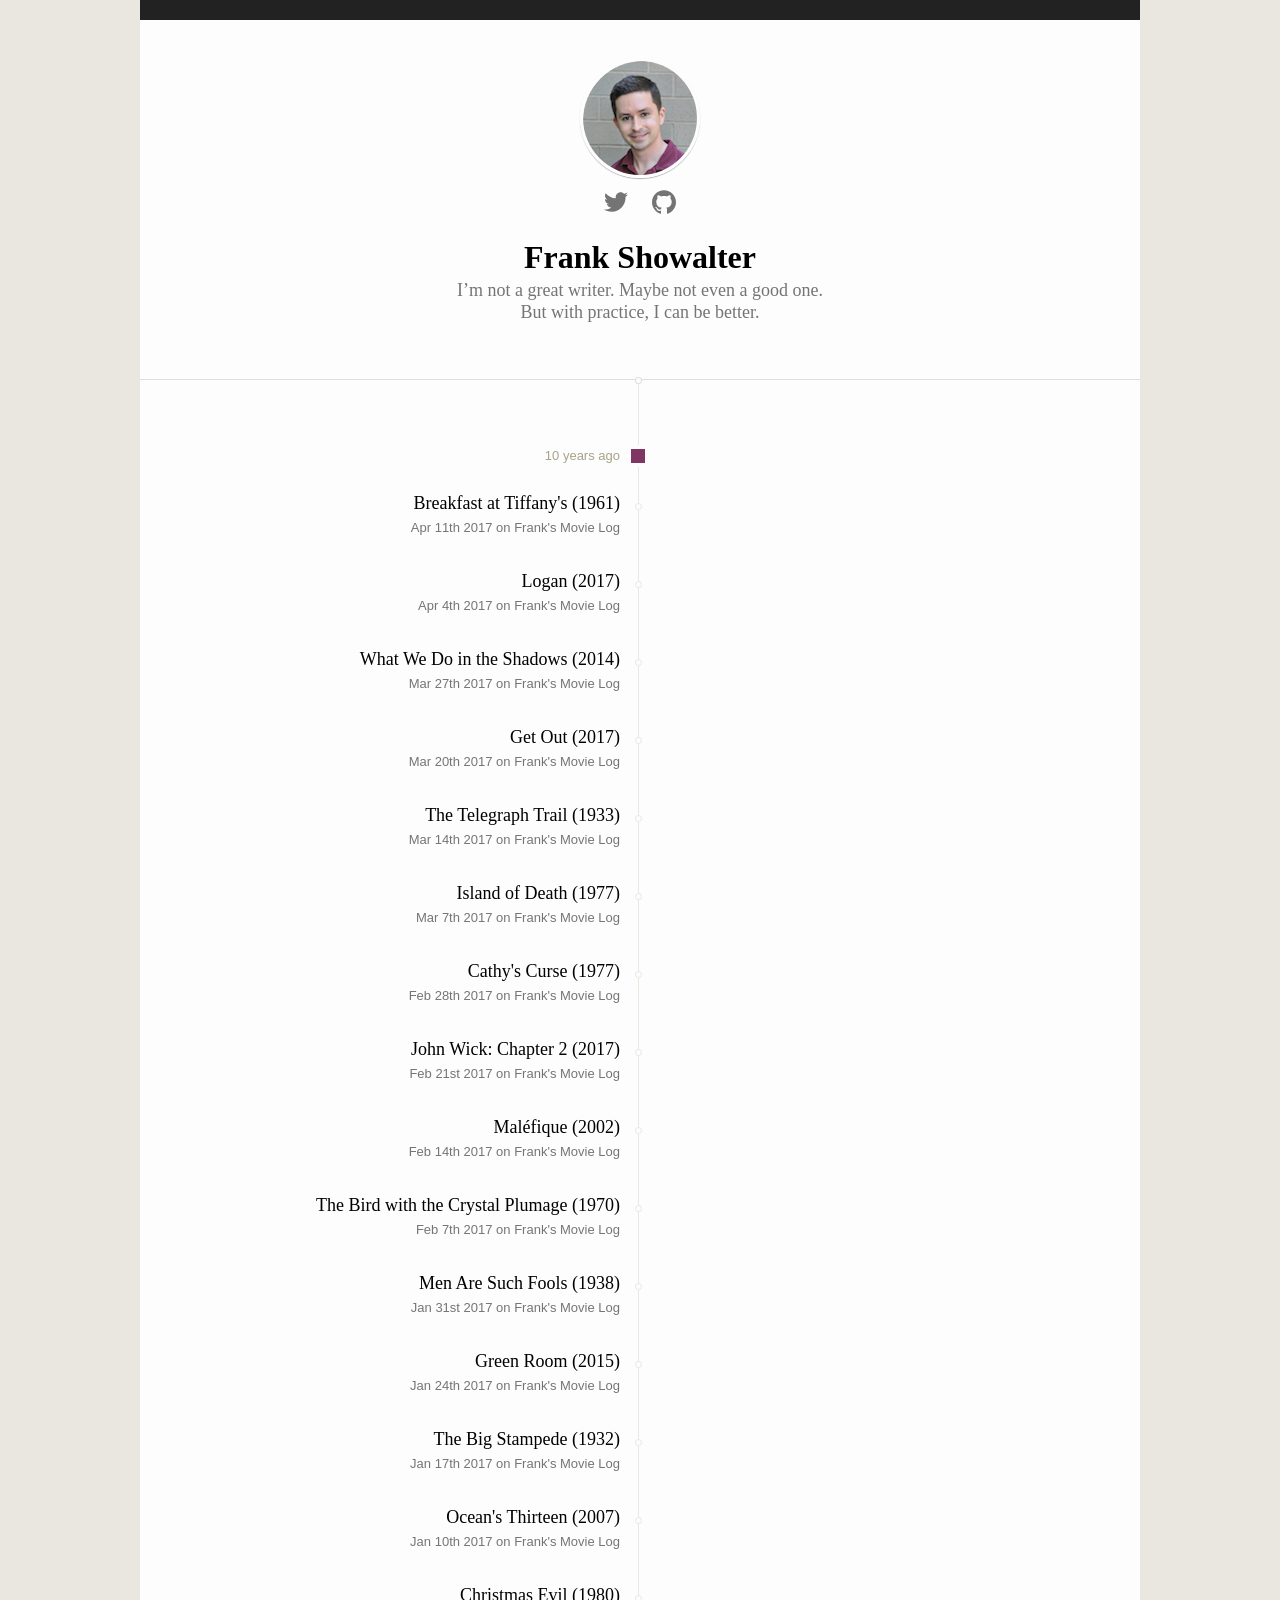
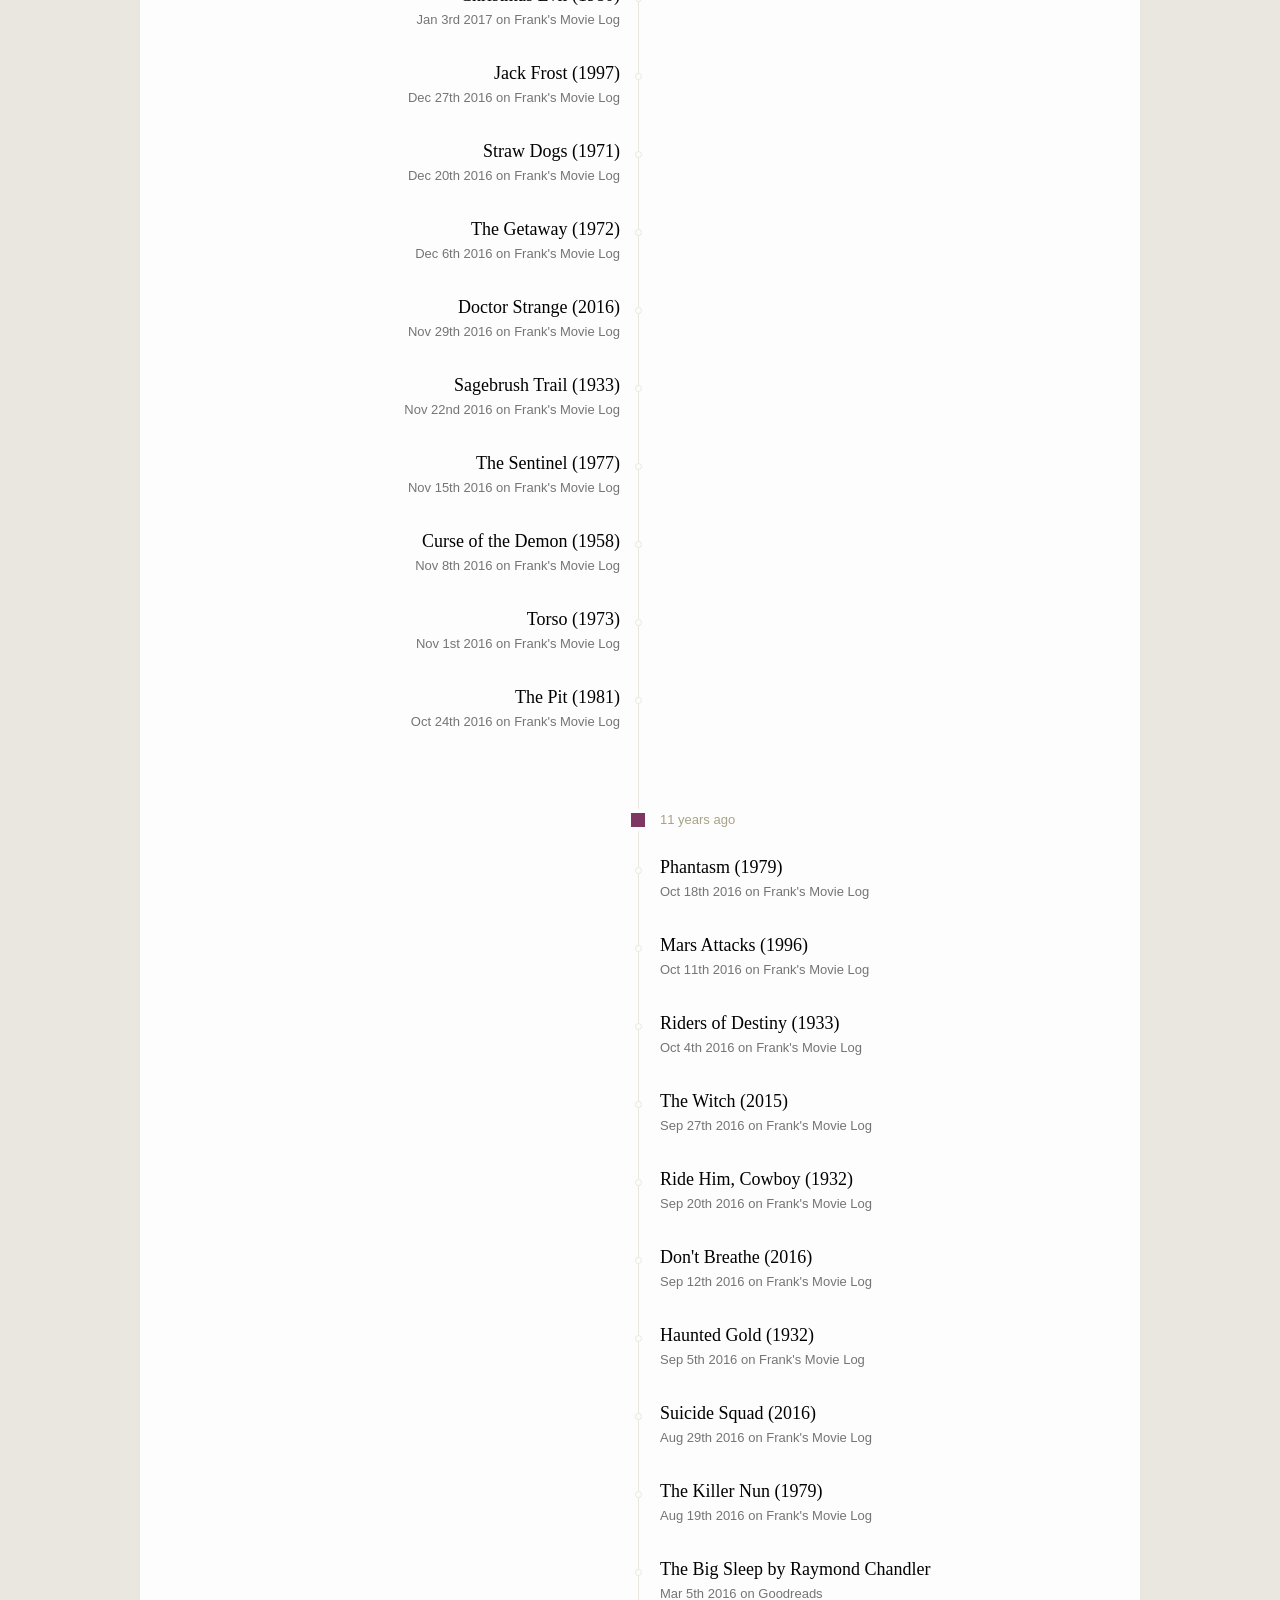
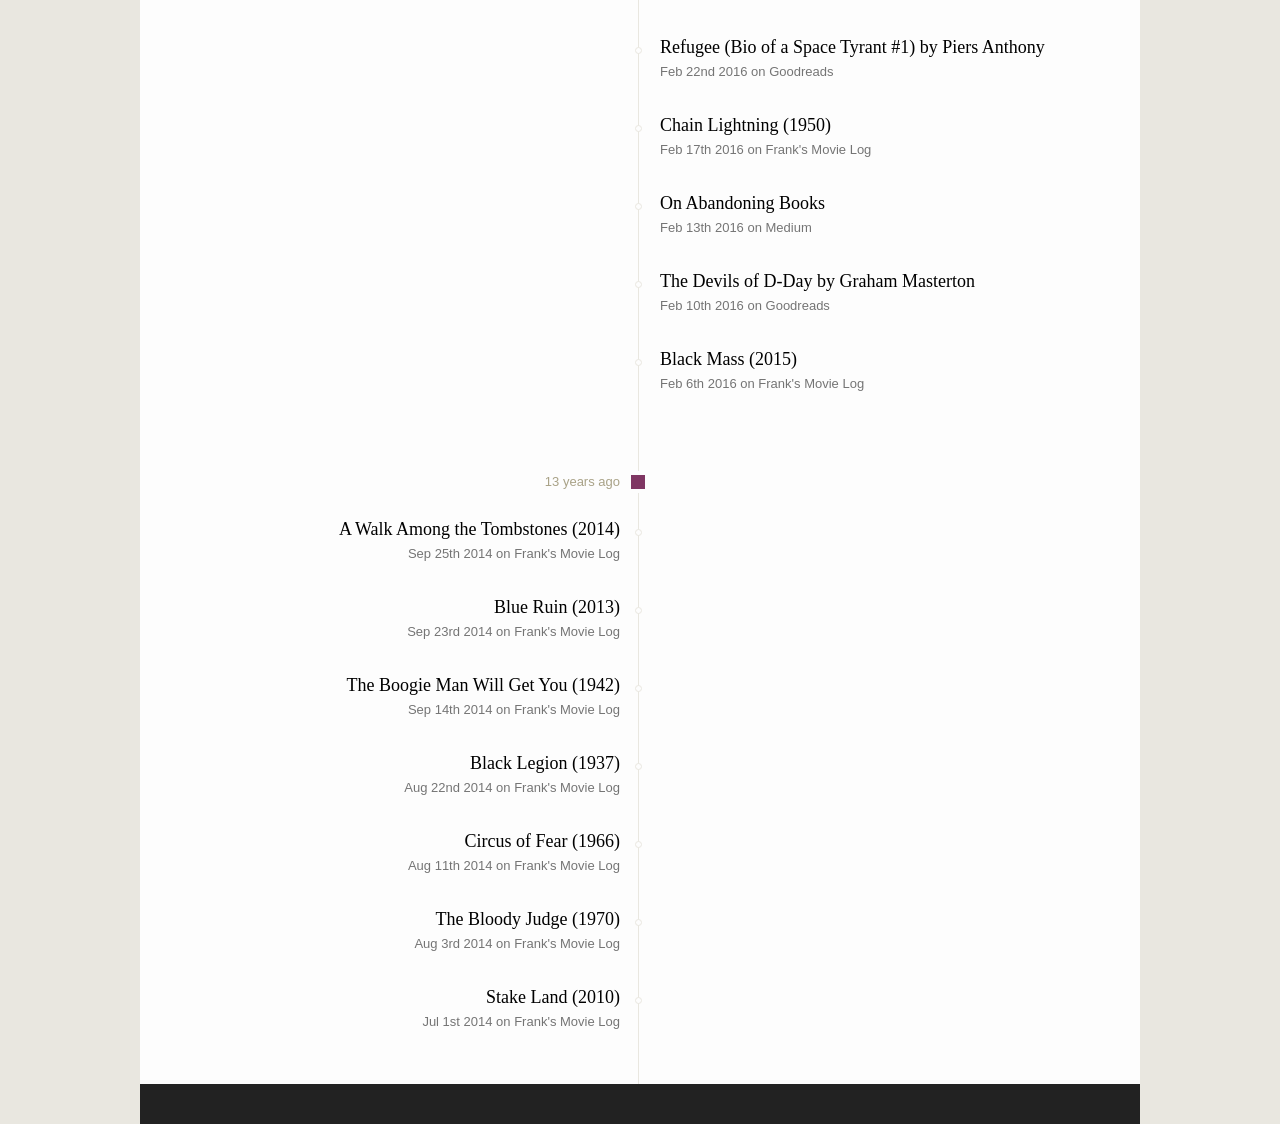
==== commit e3d30ce4: "Automated commit at 2017-04-11 01:31:05 UTC by middleman-deploy 1.0.0" ====
--- a/index.html
+++ b/index.html
@@ -1,5 +1,5 @@
 <!DOCTYPE html> <html> <head> <meta charset=utf-8> <meta content='width=device-width initial-scale=1' name=viewport> <meta content='IE=edge' http-equiv=X-UA-Compatible> <title>Frank Showalter</title> <meta content='I’m not a great writer. Maybe not even a good one. But with practice I can be better.' name=description> <link href='/feed.xml' rel=alternate title=Feed type='application/atom+xml'> <style>body{background-color:#e9e7e0;font-family:"Charter", "Iowan Old Style", Georgia, Cambria, "Times New Roman", Times, serif;-webkit-font-feature-settings:'kern';font-feature-settings:'kern';-webkit-font-smoothing:antialiased;height:100%;margin:0;max-height:100%;padding:0;-webkit-text-size-adjust:100%;-ms-text-size-adjust:100%;text-size-adjust:100%}*,*::before,*::after{box-sizing:inherit}html{box-sizing:border-box;height:100%;max-height:100%}.fs_mast{-webkit-align-items:center;-ms-flex-align:center;align-items:center;background:#fdfdfd;border-bottom:1px solid rgba(0,0,0,0.12);border-top:20px solid #222;display:-webkit-flex;display:-ms-flexbox;display:flex;-webkit-flex-direction:column;-ms-flex-direction:column;flex-direction:column;height:40%;-webkit-justify-content:center;-ms-flex-pack:center;justify-content:center;margin:0 auto;max-height:500px;max-width:1000px;min-height:380px;padding:0 20px;position:relative}.fs_mast::after{background:#fdfdfd;border:rgba(0,0,0,0.12) 1px solid;border-radius:100%;bottom:-5px;content:'';display:block;height:7px;left:50%;margin-left:-5px;position:absolute;width:7px;z-index:500}.fs_mast-avatar{border:3px solid #fdfdfd;border-radius:100%;box-shadow:0 1px 1px rgba(0,0,0,0.3);display:inline-block;height:120px;overflow:hidden;width:120px;z-index:500}.fs_mast-avatar_image{border-radius:50%;margin-bottom:20px;width:120px}.fs_mast-social{margin:12px 0 0}.fs_mast-social_link{margin:0 10px;text-decoration:none}.fs_mast-social_link path{fill:rgba(0,0,0,0.54);transition:fill ease .3s}.fs_mast-social_link:hover path{fill:#7f3663}.fs_mast-header{font-size:32px;font-weight:bold;margin-bottom:0;text-align:center}.fs_mast-slug{color:rgba(0,0,0,0.54);font-size:18px;line-height:1.2;margin-top:4px;max-width:420px;text-align:center}@media (min-width: 48em){.nowrap{white-space:nowrap}}.fs_timeline{background:#fdfdfd;border-bottom:solid 40px #222;margin:0 auto;max-width:1000px;padding:20px 0;position:relative}.fs_timeline::before{background-color:#e9e7e0;bottom:0;content:'';left:30px;margin-left:-1px;position:absolute;top:0;width:1px;z-index:100}@media (min-width: 48em){.fs_timeline::before{left:50%;margin-left:-2px}}.fs_timeline-group,.fs_timeline-group--even{list-style-type:none;margin-top:39px;padding-left:40px;position:relative}.fs_timeline-group::before,.fs_timeline-group--even::before{background-clip:content-box;background-color:#7f3663;border:4px solid #fdfdfd;border-radius:0;content:'';height:22px;left:30px;margin-left:-11px;position:absolute;top:6px;width:22px;z-index:200}@media (min-width: 48em){.fs_timeline-group,.fs_timeline-group--even{max-width:50%;padding:0 20px 0 40px;right:0;text-align:right}.fs_timeline-group::before,.fs_timeline-group--even::before{left:auto;right:-9px}}@media (min-width: 48em){.fs_timeline-group--even{left:50%;padding:0 40px 0 20px;text-align:left}.fs_timeline-group--even::before{left:-2px;right:auto}}@media (min-width: 48em){.fs_timeline-group--even .fs_timeline-event::after{left:-20px;right:auto}}.fs_timeline-subheader{color:#a9a287;display:inline-block;font-family:-apple-system, BlinkMacSystemFont, "Segoe UI", Roboto, Oxygen, Ubuntu, Cantarell, "Open Sans", "Helvetica Neue", sans-serif;font-size:13px;line-height:1;padding:10px;text-rendering:optimizeLegibility}@media (min-width: 48em){.fs_timeline-subheader{padding:10px 0}}.fs_timeline-events{margin:0;padding:10px}@media (min-width: 48em){.fs_timeline-events{padding:10px 0}}.fs_timeline-event{list-style-type:none;margin:0;padding:10px 0;position:relative}.fs_timeline-event::after{background:#fdfdfd;border:#e9e7e0 1px solid;border-radius:100%;content:'';display:block;height:7px;left:-19px;margin-left:-5px;position:absolute;top:21px;width:7px;z-index:500}@media (min-width: 48em){.fs_timeline-event{padding:10px 0}.fs_timeline-event::after{left:auto;right:-22px}}.fs_timeline-event_heading{color:#000;line-height:normal;margin:0;padding-bottom:6px}.fs_timeline-event_link{color:inherit;font-size:18px;font-weight:300;margin:0;text-decoration:none;text-rendering:optimizeLegibility}.fs_timeline-event_link:hover{color:#7f3663}.fs_timeline-event_slug{color:rgba(0,0,0,0.54);font-family:-apple-system, BlinkMacSystemFont, "Segoe UI", Roboto, Oxygen, Ubuntu, Cantarell, "Open Sans", "Helvetica Neue", sans-serif;font-size:13px;margin:0 0 15px;text-rendering:optimizeLegibility}
-    </style> </head> <body> <header class=fs_mast> <div class=fs_mast-avatar> <img class=fs_mast-avatar_image srcset="/images/frank2x.jpg 2x, /images/frank3x.jpg 3x" alt="Frank Showalter" width=120 height=120 src="/images/frank.jpg"/> </div> <div class=fs_mast-social> <a class=fs_mast-social_link href='https://twitter.com/FrankShowalter'> <svg version="1.1" xmlns="http://www.w3.org/2000/svg" x=0px y=0px width=24px height=24px viewbox="0 0 100 100" style="enable-background:new 0 0 100 100;" xmlns:xlink="http://www.w3.org/1999/xlink" xml:space=preserve> <path id=twitter class=st12 d="M100,19c-3.7,1.6-7.6,2.7-11.8,3.2c4.2-2.5,7.5-6.6,9-11.4c-4,2.4-8.4,4.1-13,5c-3.7-4-9.1-6.5-15-6.5 c-11.3,0-20.5,9.2-20.5,20.5c0,1.6,0.2,3.2,0.5,4.7c-17.1-0.9-32.2-9-42.3-21.4c-1.8,3-2.8,6.6-2.8,10.3c0,7.1,3.6,13.4,9.1,17.1 c-3.4-0.1-6.5-1-9.3-2.6c0,0.1,0,0.2,0,0.3c0,9.9,7.1,18.2,16.5,20.1c-1.7,0.5-3.5,0.7-5.4,0.7c-1.3,0-2.6-0.1-3.9-0.4 c2.6,8.1,10.2,14.1,19.2,14.2c-7,5.5-15.9,8.8-25.5,8.8c-1.7,0-3.3-0.1-4.9-0.3c9.1,5.8,19.9,9.2,31.4,9.2 c37.7,0,58.4-31.3,58.4-58.4c0-0.9,0-1.8-0.1-2.7C93.8,26.7,97.3,23.1,100,19z"></path> </svg> </a> <a class=fs_mast-social_link href='https://github.com/fshowalter'> <svg version="1.1" xmlns="http://www.w3.org/2000/svg" x=0px y=0px width=24px height=24px viewbox="0 0 100 100" style="enable-background:new 0 0 100 100;" xmlns:xlink="http://www.w3.org/1999/xlink" xml:space=preserve> <path id=github class=st12 d="M65.8,98.7c-2.5,0.5-3.4-1.1-3.4-2.4c0-1.6,0.1-7,0.1-13.7c0-4.7-1.6-7.7-3.4-9.3 c11.1-1.2,22.8-5.5,22.8-24.7c0-5.5-1.9-9.9-5.1-13.4c0.5-1.3,2.2-6.3-0.5-13.2c0,0-4.2-1.3-13.7,5.1c-4-1.1-8.3-1.7-12.5-1.7 c-4.2,0-8.5,0.6-12.5,1.7C27.9,20.6,23.7,22,23.7,22c-2.7,6.9-1,12-0.5,13.2c-3.2,3.5-5.2,8-5.2,13.4c0,19.2,11.7,23.4,22.8,24.7 c-1.4,1.2-2.7,3.5-3.2,6.7c-2.9,1.3-10.1,3.5-14.5-4.2c0,0-2.6-4.8-7.7-5.2c0,0-4.9-0.1-0.3,3c0,0,3.3,1.5,5.6,7.3 c0,0,2.9,8.9,16.8,5.9c0,4.2,0.1,8.1,0.1,9.3c0,1.3-0.9,2.9-3.4,2.4C14.3,92.1,0,73.3,0,51.2c0-27.6,22.4-50,50-50 c27.6,0,50,22.4,50,50C100,73.3,85.7,92.1,65.8,98.7z"></path> </svg> </a> </div> <h1 class=fs_mast-header>Frank Showalter</h1> <p class=fs_mast-slug> I’m not a great writer. Maybe not even a good one. <span class=nowrap>But with practice, I can be better.</span> </p> </header> <main> <ul class=fs_timeline id=list> <li class=fs_timeline-event data-date='2017-04-04T03:45:00Z'> <h3 class=fs_timeline-event_heading> <a class=fs_timeline-event_link href='https://www.franksmovielog.com/reviews/logan-2017/'> Logan (2017) </a> </h3> <p class=fs_timeline-event_slug> <time datetime="2017-04-04T03:45:00Z">Apr 4th 2017</time> on Frank's Movie Log </p> </li> <li class=fs_timeline-event data-date='2017-03-27T04:04:00Z'> <h3 class=fs_timeline-event_heading> <a class=fs_timeline-event_link href='https://www.franksmovielog.com/reviews/what-we-do-in-the-shadows-2014/'> What We Do in the Shadows (2014) </a> </h3> <p class=fs_timeline-event_slug> <time datetime="2017-03-27T04:04:00Z">Mar 27th 2017</time> on Frank's Movie Log </p> </li> <li class=fs_timeline-event data-date='2017-03-20T04:14:00Z'> <h3 class=fs_timeline-event_heading> <a class=fs_timeline-event_link href='https://www.franksmovielog.com/reviews/get-out-2017/'> Get Out (2017) </a> </h3> <p class=fs_timeline-event_slug> <time datetime="2017-03-20T04:14:00Z">Mar 20th 2017</time> on Frank's Movie Log </p> </li> <li class=fs_timeline-event data-date='2017-03-14T02:09:58Z'> <h3 class=fs_timeline-event_heading> <a class=fs_timeline-event_link href='https://www.franksmovielog.com/reviews/the-telegraph-trail-1933/'> The Telegraph Trail (1933) </a> </h3> <p class=fs_timeline-event_slug> <time datetime="2017-03-14T02:09:58Z">Mar 14th 2017</time> on Frank's Movie Log </p> </li> <li class=fs_timeline-event data-date='2017-03-07T02:04:58Z'> <h3 class=fs_timeline-event_heading> <a class=fs_timeline-event_link href='https://www.franksmovielog.com/reviews/island-of-death-1977/'> Island of Death (1977) </a> </h3> <p class=fs_timeline-event_slug> <time datetime="2017-03-07T02:04:58Z">Mar 7th 2017</time> on Frank's Movie Log </p> </li> <li class=fs_timeline-event data-date='2017-02-28T02:09:00Z'> <h3 class=fs_timeline-event_heading> <a class=fs_timeline-event_link href='https://www.franksmovielog.com/reviews/cathys-curse-1977/'> Cathy's Curse (1977) </a> </h3> <p class=fs_timeline-event_slug> <time datetime="2017-02-28T02:09:00Z">Feb 28th 2017</time> on Frank's Movie Log </p> </li> <li class=fs_timeline-event data-date='2017-02-21T02:09:00Z'> <h3 class=fs_timeline-event_heading> <a class=fs_timeline-event_link href='https://www.franksmovielog.com/reviews/john-wick-chapter-2-2017/'> John Wick: Chapter 2 (2017) </a> </h3> <p class=fs_timeline-event_slug> <time datetime="2017-02-21T02:09:00Z">Feb 21st 2017</time> on Frank's Movie Log </p> </li> <li class=fs_timeline-event data-date='2017-02-14T03:18:00Z'> <h3 class=fs_timeline-event_heading> <a class=fs_timeline-event_link href='https://www.franksmovielog.com/reviews/malefique-2002/'> Maléfique (2002) </a> </h3> <p class=fs_timeline-event_slug> <time datetime="2017-02-14T03:18:00Z">Feb 14th 2017</time> on Frank's Movie Log </p> </li> <li class=fs_timeline-event data-date='2017-02-07T00:49:00Z'> <h3 class=fs_timeline-event_heading> <a class=fs_timeline-event_link href='https://www.franksmovielog.com/reviews/the-bird-with-the-crystal-plumage-1970/'> The Bird with the Crystal Plumage (1970) </a> </h3> <p class=fs_timeline-event_slug> <time datetime="2017-02-07T00:49:00Z">Feb 7th 2017</time> on Frank's Movie Log </p> </li> <li class=fs_timeline-event data-date='2017-01-31T01:57:00Z'> <h3 class=fs_timeline-event_heading> <a class=fs_timeline-event_link href='https://www.franksmovielog.com/reviews/men-are-such-fools-1938/'> Men Are Such Fools (1938) </a> </h3> <p class=fs_timeline-event_slug> <time datetime="2017-01-31T01:57:00Z">Jan 31st 2017</time> on Frank's Movie Log </p> </li> <li class=fs_timeline-event data-date='2017-01-24T01:57:00Z'> <h3 class=fs_timeline-event_heading> <a class=fs_timeline-event_link href='https://www.franksmovielog.com/reviews/green-room-2015/'> Green Room (2015) </a> </h3> <p class=fs_timeline-event_slug> <time datetime="2017-01-24T01:57:00Z">Jan 24th 2017</time> on Frank's Movie Log </p> </li> <li class=fs_timeline-event data-date='2017-01-17T01:41:00Z'> <h3 class=fs_timeline-event_heading> <a class=fs_timeline-event_link href='https://www.franksmovielog.com/reviews/the-big-stampede-1932/'> The Big Stampede (1932) </a> </h3> <p class=fs_timeline-event_slug> <time datetime="2017-01-17T01:41:00Z">Jan 17th 2017</time> on Frank's Movie Log </p> </li> <li class=fs_timeline-event data-date='2017-01-10T03:32:00Z'> <h3 class=fs_timeline-event_heading> <a class=fs_timeline-event_link href='https://www.franksmovielog.com/reviews/oceans-thirteen-2007/'> Ocean's Thirteen (2007) </a> </h3> <p class=fs_timeline-event_slug> <time datetime="2017-01-10T03:32:00Z">Jan 10th 2017</time> on Frank's Movie Log </p> </li> <li class=fs_timeline-event data-date='2017-01-03T02:52:00Z'> <h3 class=fs_timeline-event_heading> <a class=fs_timeline-event_link href='https://www.franksmovielog.com/reviews/christmas-evil-1980/'> Christmas Evil (1980) </a> </h3> <p class=fs_timeline-event_slug> <time datetime="2017-01-03T02:52:00Z">Jan 3rd 2017</time> on Frank's Movie Log </p> </li> <li class=fs_timeline-event data-date='2016-12-27T02:15:00Z'> <h3 class=fs_timeline-event_heading> <a class=fs_timeline-event_link href='https://www.franksmovielog.com/reviews/jack-frost-1997/'> Jack Frost (1997) </a> </h3> <p class=fs_timeline-event_slug> <time datetime="2016-12-27T02:15:00Z">Dec 27th 2016</time> on Frank's Movie Log </p> </li> <li class=fs_timeline-event data-date='2016-12-20T02:12:00Z'> <h3 class=fs_timeline-event_heading> <a class=fs_timeline-event_link href='https://www.franksmovielog.com/reviews/straw-dogs-1971/'> Straw Dogs (1971) </a> </h3> <p class=fs_timeline-event_slug> <time datetime="2016-12-20T02:12:00Z">Dec 20th 2016</time> on Frank's Movie Log </p> </li> <li class=fs_timeline-event data-date='2016-12-06T03:05:00Z'> <h3 class=fs_timeline-event_heading> <a class=fs_timeline-event_link href='https://www.franksmovielog.com/reviews/the-getaway-1972/'> The Getaway (1972) </a> </h3> <p class=fs_timeline-event_slug> <time datetime="2016-12-06T03:05:00Z">Dec 6th 2016</time> on Frank's Movie Log </p> </li> <li class=fs_timeline-event data-date='2016-11-29T02:18:00Z'> <h3 class=fs_timeline-event_heading> <a class=fs_timeline-event_link href='https://www.franksmovielog.com/reviews/doctor-strange-2016/'> Doctor Strange (2016) </a> </h3> <p class=fs_timeline-event_slug> <time datetime="2016-11-29T02:18:00Z">Nov 29th 2016</time> on Frank's Movie Log </p> </li> <li class=fs_timeline-event data-date='2016-11-22T03:40:00Z'> <h3 class=fs_timeline-event_heading> <a class=fs_timeline-event_link href='https://www.franksmovielog.com/reviews/sagebrush-trail-1933/'> Sagebrush Trail (1933) </a> </h3> <p class=fs_timeline-event_slug> <time datetime="2016-11-22T03:40:00Z">Nov 22nd 2016</time> on Frank's Movie Log </p> </li> <li class=fs_timeline-event data-date='2016-11-15T01:08:00Z'> <h3 class=fs_timeline-event_heading> <a class=fs_timeline-event_link href='https://www.franksmovielog.com/reviews/the-sentinel-1977/'> The Sentinel (1977) </a> </h3> <p class=fs_timeline-event_slug> <time datetime="2016-11-15T01:08:00Z">Nov 15th 2016</time> on Frank's Movie Log </p> </li> <li class=fs_timeline-event data-date='2016-11-08T03:11:00Z'> <h3 class=fs_timeline-event_heading> <a class=fs_timeline-event_link href='https://www.franksmovielog.com/reviews/curse-of-the-demon-1958/'> Curse of the Demon (1958) </a> </h3> <p class=fs_timeline-event_slug> <time datetime="2016-11-08T03:11:00Z">Nov 8th 2016</time> on Frank's Movie Log </p> </li> <li class=fs_timeline-event data-date='2016-11-01T01:24:00Z'> <h3 class=fs_timeline-event_heading> <a class=fs_timeline-event_link href='https://www.franksmovielog.com/reviews/torso-1973/'> Torso (1973) </a> </h3> <p class=fs_timeline-event_slug> <time datetime="2016-11-01T01:24:00Z">Nov 1st 2016</time> on Frank's Movie Log </p> </li> <li class=fs_timeline-event data-date='2016-10-24T19:04:00Z'> <h3 class=fs_timeline-event_heading> <a class=fs_timeline-event_link href='https://www.franksmovielog.com/reviews/the-pit-1981/'> The Pit (1981) </a> </h3> <p class=fs_timeline-event_slug> <time datetime="2016-10-24T19:04:00Z">Oct 24th 2016</time> on Frank's Movie Log </p> </li> <li class=fs_timeline-event data-date='2016-10-18T00:44:00Z'> <h3 class=fs_timeline-event_heading> <a class=fs_timeline-event_link href='https://www.franksmovielog.com/reviews/phantasm-1979/'> Phantasm (1979) </a> </h3> <p class=fs_timeline-event_slug> <time datetime="2016-10-18T00:44:00Z">Oct 18th 2016</time> on Frank's Movie Log </p> </li> <li class=fs_timeline-event data-date='2016-10-11T00:28:00Z'> <h3 class=fs_timeline-event_heading> <a class=fs_timeline-event_link href='https://www.franksmovielog.com/reviews/mars-attacks-1996/'> Mars Attacks (1996) </a> </h3> <p class=fs_timeline-event_slug> <time datetime="2016-10-11T00:28:00Z">Oct 11th 2016</time> on Frank's Movie Log </p> </li> <li class=fs_timeline-event data-date='2016-10-04T00:57:00Z'> <h3 class=fs_timeline-event_heading> <a class=fs_timeline-event_link href='https://www.franksmovielog.com/reviews/riders-of-destiny-1933/'> Riders of Destiny (1933) </a> </h3> <p class=fs_timeline-event_slug> <time datetime="2016-10-04T00:57:00Z">Oct 4th 2016</time> on Frank's Movie Log </p> </li> <li class=fs_timeline-event data-date='2016-09-27T00:06:00Z'> <h3 class=fs_timeline-event_heading> <a class=fs_timeline-event_link href='https://www.franksmovielog.com/reviews/the-witch-2015/'> The Witch (2015) </a> </h3> <p class=fs_timeline-event_slug> <time datetime="2016-09-27T00:06:00Z">Sep 27th 2016</time> on Frank's Movie Log </p> </li> <li class=fs_timeline-event data-date='2016-09-20T02:02:00Z'> <h3 class=fs_timeline-event_heading> <a class=fs_timeline-event_link href='https://www.franksmovielog.com/reviews/ride-him-cowboy-1932/'> Ride Him, Cowboy (1932) </a> </h3> <p class=fs_timeline-event_slug> <time datetime="2016-09-20T02:02:00Z">Sep 20th 2016</time> on Frank's Movie Log </p> </li> <li class=fs_timeline-event data-date='2016-09-12T23:53:00Z'> <h3 class=fs_timeline-event_heading> <a class=fs_timeline-event_link href='https://www.franksmovielog.com/reviews/dont-breathe-2016/'> Don't Breathe (2016) </a> </h3> <p class=fs_timeline-event_slug> <time datetime="2016-09-12T23:53:00Z">Sep 12th 2016</time> on Frank's Movie Log </p> </li> <li class=fs_timeline-event data-date='2016-09-05T18:58:00Z'> <h3 class=fs_timeline-event_heading> <a class=fs_timeline-event_link href='https://www.franksmovielog.com/reviews/haunted-gold-1932/'> Haunted Gold (1932) </a> </h3> <p class=fs_timeline-event_slug> <time datetime="2016-09-05T18:58:00Z">Sep 5th 2016</time> on Frank's Movie Log </p> </li> <li class=fs_timeline-event data-date=2016-08-29> <h3 class=fs_timeline-event_heading> <a class=fs_timeline-event_link href='https://www.franksmovielog.com/reviews/suicide-squad-2016/'> Suicide Squad (2016) </a> </h3> <p class=fs_timeline-event_slug> <time datetime=2016-08-29>Aug 29th 2016</time> on Frank's Movie Log </p> </li> <li class=fs_timeline-event data-date=2016-08-19> <h3 class=fs_timeline-event_heading> <a class=fs_timeline-event_link href='https://www.franksmovielog.com/reviews/the-killer-nun-1979/'> The Killer Nun (1979) </a> </h3> <p class=fs_timeline-event_slug> <time datetime=2016-08-19>Aug 19th 2016</time> on Frank's Movie Log </p> </li> <li class=fs_timeline-event data-date='2016-05-30T19:50:00Z'> <h3 class=fs_timeline-event_heading> <a class=fs_timeline-event_link href='https://blogs.sequoiainc.com/getting-flexbox-sizes-in-javascript/'> Getting Flexbox Sizes In Javascript </a> </h3> <p class=fs_timeline-event_slug> <time datetime="2016-05-30T19:50:00Z">May 30th 2016</time> on Sequoia Blogs </p> </li> <li class=fs_timeline-event data-date='2016-05-30T19:47:00Z'> <h3 class=fs_timeline-event_heading> <a class=fs_timeline-event_link href='https://blogs.sequoiainc.com/updating-www-sequoiainc-com-part-2-going-responsive/'> Updating www.sequoiainc.com Part 2: Going Responsive </a> </h3> <p class=fs_timeline-event_slug> <time datetime="2016-05-30T19:47:00Z">May 30th 2016</time> on Sequoia Blogs </p> </li> <li class=fs_timeline-event data-date='2016-05-30T19:44:00Z'> <h3 class=fs_timeline-event_heading> <a class=fs_timeline-event_link href='https://blogs.sequoiainc.com/updating-www-sequoiainc-com-part-1-going-serverless/'> Updating www.sequoiainc.com Part 1: Going Serverless </a> </h3> <p class=fs_timeline-event_slug> <time datetime="2016-05-30T19:44:00Z">May 30th 2016</time> on Sequoia Blogs </p> </li> <li class=fs_timeline-event data-date='2016-05-30T19:40:00Z'> <h3 class=fs_timeline-event_heading> <a class=fs_timeline-event_link href='https://blogs.sequoiainc.com/3-guidelines-for-writing-better-javascript/'> 3 Guidelines for Writing Better Javascript </a> </h3> <p class=fs_timeline-event_slug> <time datetime="2016-05-30T19:40:00Z">May 30th 2016</time> on Sequoia Blogs </p> </li> <li class=fs_timeline-event data-date='2016-03-15T10:46:00Z'> <h3 class=fs_timeline-event_heading> <a class=fs_timeline-event_link href='http://blogs.sequoiainc.com/an-enzyme-gotcha/'> An Enzyme Gotcha </a> </h3> <p class=fs_timeline-event_slug> <time datetime="2016-03-15T10:46:00Z">Mar 15th 2016</time> on Sequoia Blogs </p> </li> <li class=fs_timeline-event data-date='2016-03-14T11:35:00Z'> <h3 class=fs_timeline-event_heading> <a class=fs_timeline-event_link href='http://blogs.sequoiainc.com/introducing-redux/'> Introducing Redux </a> </h3> <p class=fs_timeline-event_slug> <time datetime="2016-03-14T11:35:00Z">Mar 14th 2016</time> on Sequoia Blogs </p> </li> <li class=fs_timeline-event data-date='2016-03-05T11:23:00Z'> <h3 class=fs_timeline-event_heading> <a class=fs_timeline-event_link href='https://www.goodreads.com/review/show/359121899'> The Big Sleep by Raymond Chandler </a> </h3> <p class=fs_timeline-event_slug> <time datetime="2016-03-05T11:23:00Z">Mar 5th 2016</time> on Goodreads </p> </li> <li class=fs_timeline-event data-date='2016-02-22T11:46:00Z'> <h3 class=fs_timeline-event_heading> <a class=fs_timeline-event_link href='https://www.goodreads.com/review/show/359293257'> Refugee (Bio of a Space Tyrant #1) by Piers Anthony </a> </h3> <p class=fs_timeline-event_slug> <time datetime="2016-02-22T11:46:00Z">Feb 22nd 2016</time> on Goodreads </p> </li> <li class=fs_timeline-event data-date='2016-02-17T11:58:00Z'> <h3 class=fs_timeline-event_heading> <a class=fs_timeline-event_link href='https://www.franksmovielog.com/reviews/chain-lightning-1950/'> Chain Lightning (1950) </a> </h3> <p class=fs_timeline-event_slug> <time datetime="2016-02-17T11:58:00Z">Feb 17th 2016</time> on Frank's Movie Log </p> </li> <li class=fs_timeline-event data-date='2016-02-13T20:24:00Z'> <h3 class=fs_timeline-event_heading> <a class=fs_timeline-event_link href='https://medium.com/@frankshowalter/on-abandoning-books-34a100bbe004'> On Abandoning Books </a> </h3> <p class=fs_timeline-event_slug> <time datetime="2016-02-13T20:24:00Z">Feb 13th 2016</time> on Medium </p> </li> <li class=fs_timeline-event data-date='2016-02-10T11:31:00Z'> <h3 class=fs_timeline-event_heading> <a class=fs_timeline-event_link href='https://www.goodreads.com/review/show/359175824'> The Devils of D-Day by Graham Masterton </a> </h3> <p class=fs_timeline-event_slug> <time datetime="2016-02-10T11:31:00Z">Feb 10th 2016</time> on Goodreads </p> </li> <li class=fs_timeline-event data-date='2016-02-06T19:31:02Z'> <h3 class=fs_timeline-event_heading> <a class=fs_timeline-event_link href='https://www.franksmovielog.com/reviews/black-mass-2015/'> Black Mass (2015) </a> </h3> <p class=fs_timeline-event_slug> <time datetime="2016-02-06T19:31:02Z">Feb 6th 2016</time> on Frank's Movie Log </p> </li> <li class=fs_timeline-event data-date='2015-12-31T01:07:02Z'> <h3 class=fs_timeline-event_heading> <a class=fs_timeline-event_link href='http://blogs.sequoiainc.com/better-rails-callbacks/'> Better Rails Callbacks </a> </h3> <p class=fs_timeline-event_slug> <time datetime="2015-12-31T01:07:02Z">Dec 31st 2015</time> on Sequoia Blogs </p> </li> <li class=fs_timeline-event data-date='2015-12-20T01:32:00Z'> <h3 class=fs_timeline-event_heading> <a class=fs_timeline-event_link href='http://blogs.sequoiainc.com/introducing-flux/'> Introducing Flux </a> </h3> <p class=fs_timeline-event_slug> <time datetime="2015-12-20T01:32:00Z">Dec 20th 2015</time> on Sequoia Blogs </p> </li> <li class=fs_timeline-event data-date='2015-12-18T02:11:00Z'> <h3 class=fs_timeline-event_heading> <a class=fs_timeline-event_link href='http://blogs.sequoiainc.com/better-rails-view-helpers/'> Better Rails View Helpers </a> </h3> <p class=fs_timeline-event_slug> <time datetime="2015-12-18T02:11:00Z">Dec 18th 2015</time> on Sequoia Blogs </p> </li> <li class=fs_timeline-event data-date='2015-12-17T02:22:02Z'> <h3 class=fs_timeline-event_heading> <a class=fs_timeline-event_link href='http://blogs.sequoiainc.com/down-the-responsive-image-rabbit-hole/'> Down the Responsive Image Rabbit Hole </a> </h3> <p class=fs_timeline-event_slug> <time datetime="2015-12-17T02:22:02Z">Dec 17th 2015</time> on Sequoia Blogs </p> </li> <li class=fs_timeline-event data-date='2015-12-16T01:37:02Z'> <h3 class=fs_timeline-event_heading> <a class=fs_timeline-event_link href='http://blogs.sequoiainc.com/5-speed-bumps-for-rails-in-the-enterprise/'> 5 Speed Bumps for Rails in the Enterprise </a> </h3> <p class=fs_timeline-event_slug> <time datetime="2015-12-16T01:37:02Z">Dec 16th 2015</time> on Sequoia Blogs </p> </li> <li class=fs_timeline-event data-date='2015-11-29T18:46:02Z'> <h3 class=fs_timeline-event_heading> <a class=fs_timeline-event_link href='http://blogs.sequoiainc.com/installing-ghost-on-amazon-ec2/'> How to Install Ghost on Amazon EC2 </a> </h3> <p class=fs_timeline-event_slug> <time datetime="2015-11-29T18:46:02Z">Nov 29th 2015</time> on Sequoia Blogs </p> </li> <li class=fs_timeline-event data-date='2015-09-17T01:16:02Z'> <h3 class=fs_timeline-event_heading> <a class=fs_timeline-event_link href='http://blogs.sequoiainc.com/introducing-react/'> Introducing React </a> </h3> <p class=fs_timeline-event_slug> <time datetime="2015-09-17T01:16:02Z">Sep 17th 2015</time> on Sequoia Blogs </p> </li> <li class=fs_timeline-event data-date='2014-09-25T12:00:00Z'> <h3 class=fs_timeline-event_heading> <a class=fs_timeline-event_link href='https://www.franksmovielog.com/reviews/a-walk-among-the-tombstones-2014/'> A Walk Among the Tombstones (2014) </a> </h3> <p class=fs_timeline-event_slug> <time datetime="2014-09-25T12:00:00Z">Sep 25th 2014</time> on Frank's Movie Log </p> </li> <li class=fs_timeline-event data-date='2014-09-23T02:05:00Z'> <h3 class=fs_timeline-event_heading> <a class=fs_timeline-event_link href='https://www.franksmovielog.com/reviews/blue-ruin-2013/'> Blue Ruin (2013) </a> </h3> <p class=fs_timeline-event_slug> <time datetime="2014-09-23T02:05:00Z">Sep 23rd 2014</time> on Frank's Movie Log </p> </li> <li class=fs_timeline-event data-date='2014-09-14T00:12:00Z'> <h3 class=fs_timeline-event_heading> <a class=fs_timeline-event_link href='https://www.franksmovielog.com/reviews/the-boogie-man-will-get-you-1942/'> The Boogie Man Will Get You (1942) </a> </h3> <p class=fs_timeline-event_slug> <time datetime="2014-09-14T00:12:00Z">Sep 14th 2014</time> on Frank's Movie Log </p> </li> <li class=fs_timeline-event data-date='2014-08-22T00:12:00Z'> <h3 class=fs_timeline-event_heading> <a class=fs_timeline-event_link href='https://www.franksmovielog.com/reviews/black-legion-1937/'> Black Legion (1937) </a> </h3> <p class=fs_timeline-event_slug> <time datetime="2014-08-22T00:12:00Z">Aug 22nd 2014</time> on Frank's Movie Log </p> </li> <li class=fs_timeline-event data-date='2014-08-11T12:00:00Z'> <h3 class=fs_timeline-event_heading> <a class=fs_timeline-event_link href='https://www.franksmovielog.com/reviews/circus-of-fear-1966/'> Circus of Fear (1966) </a> </h3> <p class=fs_timeline-event_slug> <time datetime="2014-08-11T12:00:00Z">Aug 11th 2014</time> on Frank's Movie Log </p> </li> <li class=fs_timeline-event data-date=2014-08-03> <h3 class=fs_timeline-event_heading> <a class=fs_timeline-event_link href='https://www.franksmovielog.com/reviews/the-bloody-judge-1970/'> The Bloody Judge (1970) </a> </h3> <p class=fs_timeline-event_slug> <time datetime=2014-08-03>Aug 3rd 2014</time> on Frank's Movie Log </p> </li> <li class=fs_timeline-event data-date=2014-07-01> <h3 class=fs_timeline-event_heading> <a class=fs_timeline-event_link href='https://www.franksmovielog.com/reviews/stake-land-2010/'> Stake Land (2010) </a> </h3> <p class=fs_timeline-event_slug> <time datetime=2014-07-01>Jul 1st 2014</time> on Frank's Movie Log </p> </li> </ul> </main> <script>!function(e){function t(e){var t,n=new Date(e),r=n.getTime(),a=[[60,"seconds",1],[120,"1 minute ago","1 minute from now"],[3600,"minutes",60],[7200,"1 hour ago","1 hour from now"],[86400,"hours",3600],[172800,"Yesterday","Tomorrow"],[604800,"days",86400],[1209600,"Last week","Next week"],[2419200,"weeks",604800],[4838400,"Last month","Next month"],[29030400,"months",2419200],[58060800,"Last year","Next year"],[290304e4,"years",29030400]],o=0,i=a[o],u=(+new Date-r)/1e3,c="ago",s=new Date;if(0===u)return"Just now";if(u>172800&&(n.setHours(0,0,0),u=(+new Date-n.getTime())/1e3),u>2419200&&58060800>u)return t=s.getMonth()-n.getMonth()+12*(s.getYear()-n.getYear()),1===t?"Last month":t+" months ago";for(;i;){if(u<i[0])return"string"==typeof i[2]?i[1]:Math.floor(u/i[2])+" "+i[1]+" "+c;o++,i=a[o]}return r}function n(e,t){var n;for(n=0;n<e.length;n++)t(e[n],n)}function r(e){var r,a,o={};return n(e,function(e){r=e.cloneNode(!0),a=t(e.getAttribute("data-date")),o[a]=o[a]||[],o[a].push(r)}),o}function a(t){var n=e.createElement("ul");return n.className="fs_timeline-events",t.forEach(function(e){n.appendChild(e)}),n}function o(t,n){var r=e.createElement("li"),o=e.createElement("span");return r.className="fs_timeline-group",o.className="fs_timeline-subheader",o.appendChild(e.createTextNode(t)),r.appendChild(o),r.appendChild(a(n[t])),r}function i(e,t){var n,r=e.cloneNode(!1),a=!1;Object.keys(t).forEach(function(e){n=o(e,t),a&&(n.className=n.className+"--even"),r.appendChild(n),a=!a}),e.parentNode.replaceChild(r,e)}function u(){var t=e.querySelectorAll("[data-date]"),n=e.querySelector("#list"),a=r(t);i(n,a),n=null}function c(e){var t=["th","st","nd","rd"],n=e%100;return e+(t[(n-20)%10]||t[n]||t[0])}function s(e){var t=new Date(e),n=t.toLocaleDateString(void 0,{month:"short"}),r=t.toLocaleDateString(void 0,{day:"numeric"}),a=t.toLocaleDateString(void 0,{year:"numeric"});return n+" "+c(r)+" "+a}function l(){var t,r=e.querySelectorAll("time");n(r,function(e){t=e.getAttribute("datetime"),e.textContent=s(t)})}l(),u()}(document);
+    </style> </head> <body> <header class=fs_mast> <div class=fs_mast-avatar> <img class=fs_mast-avatar_image srcset="/images/frank2x.jpg 2x, /images/frank3x.jpg 3x" alt="Frank Showalter" width=120 height=120 src="/images/frank.jpg"/> </div> <div class=fs_mast-social> <a class=fs_mast-social_link href='https://twitter.com/FrankShowalter'> <svg version="1.1" xmlns="http://www.w3.org/2000/svg" x=0px y=0px width=24px height=24px viewbox="0 0 100 100" style="enable-background:new 0 0 100 100;" xmlns:xlink="http://www.w3.org/1999/xlink" xml:space=preserve> <path id=twitter class=st12 d="M100,19c-3.7,1.6-7.6,2.7-11.8,3.2c4.2-2.5,7.5-6.6,9-11.4c-4,2.4-8.4,4.1-13,5c-3.7-4-9.1-6.5-15-6.5 c-11.3,0-20.5,9.2-20.5,20.5c0,1.6,0.2,3.2,0.5,4.7c-17.1-0.9-32.2-9-42.3-21.4c-1.8,3-2.8,6.6-2.8,10.3c0,7.1,3.6,13.4,9.1,17.1 c-3.4-0.1-6.5-1-9.3-2.6c0,0.1,0,0.2,0,0.3c0,9.9,7.1,18.2,16.5,20.1c-1.7,0.5-3.5,0.7-5.4,0.7c-1.3,0-2.6-0.1-3.9-0.4 c2.6,8.1,10.2,14.1,19.2,14.2c-7,5.5-15.9,8.8-25.5,8.8c-1.7,0-3.3-0.1-4.9-0.3c9.1,5.8,19.9,9.2,31.4,9.2 c37.7,0,58.4-31.3,58.4-58.4c0-0.9,0-1.8-0.1-2.7C93.8,26.7,97.3,23.1,100,19z"></path> </svg> </a> <a class=fs_mast-social_link href='https://github.com/fshowalter'> <svg version="1.1" xmlns="http://www.w3.org/2000/svg" x=0px y=0px width=24px height=24px viewbox="0 0 100 100" style="enable-background:new 0 0 100 100;" xmlns:xlink="http://www.w3.org/1999/xlink" xml:space=preserve> <path id=github class=st12 d="M65.8,98.7c-2.5,0.5-3.4-1.1-3.4-2.4c0-1.6,0.1-7,0.1-13.7c0-4.7-1.6-7.7-3.4-9.3 c11.1-1.2,22.8-5.5,22.8-24.7c0-5.5-1.9-9.9-5.1-13.4c0.5-1.3,2.2-6.3-0.5-13.2c0,0-4.2-1.3-13.7,5.1c-4-1.1-8.3-1.7-12.5-1.7 c-4.2,0-8.5,0.6-12.5,1.7C27.9,20.6,23.7,22,23.7,22c-2.7,6.9-1,12-0.5,13.2c-3.2,3.5-5.2,8-5.2,13.4c0,19.2,11.7,23.4,22.8,24.7 c-1.4,1.2-2.7,3.5-3.2,6.7c-2.9,1.3-10.1,3.5-14.5-4.2c0,0-2.6-4.8-7.7-5.2c0,0-4.9-0.1-0.3,3c0,0,3.3,1.5,5.6,7.3 c0,0,2.9,8.9,16.8,5.9c0,4.2,0.1,8.1,0.1,9.3c0,1.3-0.9,2.9-3.4,2.4C14.3,92.1,0,73.3,0,51.2c0-27.6,22.4-50,50-50 c27.6,0,50,22.4,50,50C100,73.3,85.7,92.1,65.8,98.7z"></path> </svg> </a> </div> <h1 class=fs_mast-header>Frank Showalter</h1> <p class=fs_mast-slug> I’m not a great writer. Maybe not even a good one. <span class=nowrap>But with practice, I can be better.</span> </p> </header> <main> <ul class=fs_timeline id=list> <li class=fs_timeline-event data-date='2017-04-11T01:28:00Z'> <h3 class=fs_timeline-event_heading> <a class=fs_timeline-event_link href='https://www.franksmovielog.com/reviews/breakfast-at-tiffanys-1961/'> Breakfast at Tiffany's (1961) </a> </h3> <p class=fs_timeline-event_slug> <time datetime="2017-04-11T01:28:00Z">Apr 11th 2017</time> on Frank's Movie Log </p> </li> <li class=fs_timeline-event data-date='2017-04-04T03:45:00Z'> <h3 class=fs_timeline-event_heading> <a class=fs_timeline-event_link href='https://www.franksmovielog.com/reviews/logan-2017/'> Logan (2017) </a> </h3> <p class=fs_timeline-event_slug> <time datetime="2017-04-04T03:45:00Z">Apr 4th 2017</time> on Frank's Movie Log </p> </li> <li class=fs_timeline-event data-date='2017-03-27T04:04:00Z'> <h3 class=fs_timeline-event_heading> <a class=fs_timeline-event_link href='https://www.franksmovielog.com/reviews/what-we-do-in-the-shadows-2014/'> What We Do in the Shadows (2014) </a> </h3> <p class=fs_timeline-event_slug> <time datetime="2017-03-27T04:04:00Z">Mar 27th 2017</time> on Frank's Movie Log </p> </li> <li class=fs_timeline-event data-date='2017-03-20T04:14:00Z'> <h3 class=fs_timeline-event_heading> <a class=fs_timeline-event_link href='https://www.franksmovielog.com/reviews/get-out-2017/'> Get Out (2017) </a> </h3> <p class=fs_timeline-event_slug> <time datetime="2017-03-20T04:14:00Z">Mar 20th 2017</time> on Frank's Movie Log </p> </li> <li class=fs_timeline-event data-date='2017-03-14T02:09:58Z'> <h3 class=fs_timeline-event_heading> <a class=fs_timeline-event_link href='https://www.franksmovielog.com/reviews/the-telegraph-trail-1933/'> The Telegraph Trail (1933) </a> </h3> <p class=fs_timeline-event_slug> <time datetime="2017-03-14T02:09:58Z">Mar 14th 2017</time> on Frank's Movie Log </p> </li> <li class=fs_timeline-event data-date='2017-03-07T02:04:58Z'> <h3 class=fs_timeline-event_heading> <a class=fs_timeline-event_link href='https://www.franksmovielog.com/reviews/island-of-death-1977/'> Island of Death (1977) </a> </h3> <p class=fs_timeline-event_slug> <time datetime="2017-03-07T02:04:58Z">Mar 7th 2017</time> on Frank's Movie Log </p> </li> <li class=fs_timeline-event data-date='2017-02-28T02:09:00Z'> <h3 class=fs_timeline-event_heading> <a class=fs_timeline-event_link href='https://www.franksmovielog.com/reviews/cathys-curse-1977/'> Cathy's Curse (1977) </a> </h3> <p class=fs_timeline-event_slug> <time datetime="2017-02-28T02:09:00Z">Feb 28th 2017</time> on Frank's Movie Log </p> </li> <li class=fs_timeline-event data-date='2017-02-21T02:09:00Z'> <h3 class=fs_timeline-event_heading> <a class=fs_timeline-event_link href='https://www.franksmovielog.com/reviews/john-wick-chapter-2-2017/'> John Wick: Chapter 2 (2017) </a> </h3> <p class=fs_timeline-event_slug> <time datetime="2017-02-21T02:09:00Z">Feb 21st 2017</time> on Frank's Movie Log </p> </li> <li class=fs_timeline-event data-date='2017-02-14T03:18:00Z'> <h3 class=fs_timeline-event_heading> <a class=fs_timeline-event_link href='https://www.franksmovielog.com/reviews/malefique-2002/'> Maléfique (2002) </a> </h3> <p class=fs_timeline-event_slug> <time datetime="2017-02-14T03:18:00Z">Feb 14th 2017</time> on Frank's Movie Log </p> </li> <li class=fs_timeline-event data-date='2017-02-07T00:49:00Z'> <h3 class=fs_timeline-event_heading> <a class=fs_timeline-event_link href='https://www.franksmovielog.com/reviews/the-bird-with-the-crystal-plumage-1970/'> The Bird with the Crystal Plumage (1970) </a> </h3> <p class=fs_timeline-event_slug> <time datetime="2017-02-07T00:49:00Z">Feb 7th 2017</time> on Frank's Movie Log </p> </li> <li class=fs_timeline-event data-date='2017-01-31T01:57:00Z'> <h3 class=fs_timeline-event_heading> <a class=fs_timeline-event_link href='https://www.franksmovielog.com/reviews/men-are-such-fools-1938/'> Men Are Such Fools (1938) </a> </h3> <p class=fs_timeline-event_slug> <time datetime="2017-01-31T01:57:00Z">Jan 31st 2017</time> on Frank's Movie Log </p> </li> <li class=fs_timeline-event data-date='2017-01-24T01:57:00Z'> <h3 class=fs_timeline-event_heading> <a class=fs_timeline-event_link href='https://www.franksmovielog.com/reviews/green-room-2015/'> Green Room (2015) </a> </h3> <p class=fs_timeline-event_slug> <time datetime="2017-01-24T01:57:00Z">Jan 24th 2017</time> on Frank's Movie Log </p> </li> <li class=fs_timeline-event data-date='2017-01-17T01:41:00Z'> <h3 class=fs_timeline-event_heading> <a class=fs_timeline-event_link href='https://www.franksmovielog.com/reviews/the-big-stampede-1932/'> The Big Stampede (1932) </a> </h3> <p class=fs_timeline-event_slug> <time datetime="2017-01-17T01:41:00Z">Jan 17th 2017</time> on Frank's Movie Log </p> </li> <li class=fs_timeline-event data-date='2017-01-10T03:32:00Z'> <h3 class=fs_timeline-event_heading> <a class=fs_timeline-event_link href='https://www.franksmovielog.com/reviews/oceans-thirteen-2007/'> Ocean's Thirteen (2007) </a> </h3> <p class=fs_timeline-event_slug> <time datetime="2017-01-10T03:32:00Z">Jan 10th 2017</time> on Frank's Movie Log </p> </li> <li class=fs_timeline-event data-date='2017-01-03T02:52:00Z'> <h3 class=fs_timeline-event_heading> <a class=fs_timeline-event_link href='https://www.franksmovielog.com/reviews/christmas-evil-1980/'> Christmas Evil (1980) </a> </h3> <p class=fs_timeline-event_slug> <time datetime="2017-01-03T02:52:00Z">Jan 3rd 2017</time> on Frank's Movie Log </p> </li> <li class=fs_timeline-event data-date='2016-12-27T02:15:00Z'> <h3 class=fs_timeline-event_heading> <a class=fs_timeline-event_link href='https://www.franksmovielog.com/reviews/jack-frost-1997/'> Jack Frost (1997) </a> </h3> <p class=fs_timeline-event_slug> <time datetime="2016-12-27T02:15:00Z">Dec 27th 2016</time> on Frank's Movie Log </p> </li> <li class=fs_timeline-event data-date='2016-12-20T02:12:00Z'> <h3 class=fs_timeline-event_heading> <a class=fs_timeline-event_link href='https://www.franksmovielog.com/reviews/straw-dogs-1971/'> Straw Dogs (1971) </a> </h3> <p class=fs_timeline-event_slug> <time datetime="2016-12-20T02:12:00Z">Dec 20th 2016</time> on Frank's Movie Log </p> </li> <li class=fs_timeline-event data-date='2016-12-06T03:05:00Z'> <h3 class=fs_timeline-event_heading> <a class=fs_timeline-event_link href='https://www.franksmovielog.com/reviews/the-getaway-1972/'> The Getaway (1972) </a> </h3> <p class=fs_timeline-event_slug> <time datetime="2016-12-06T03:05:00Z">Dec 6th 2016</time> on Frank's Movie Log </p> </li> <li class=fs_timeline-event data-date='2016-11-29T02:18:00Z'> <h3 class=fs_timeline-event_heading> <a class=fs_timeline-event_link href='https://www.franksmovielog.com/reviews/doctor-strange-2016/'> Doctor Strange (2016) </a> </h3> <p class=fs_timeline-event_slug> <time datetime="2016-11-29T02:18:00Z">Nov 29th 2016</time> on Frank's Movie Log </p> </li> <li class=fs_timeline-event data-date='2016-11-22T03:40:00Z'> <h3 class=fs_timeline-event_heading> <a class=fs_timeline-event_link href='https://www.franksmovielog.com/reviews/sagebrush-trail-1933/'> Sagebrush Trail (1933) </a> </h3> <p class=fs_timeline-event_slug> <time datetime="2016-11-22T03:40:00Z">Nov 22nd 2016</time> on Frank's Movie Log </p> </li> <li class=fs_timeline-event data-date='2016-11-15T01:08:00Z'> <h3 class=fs_timeline-event_heading> <a class=fs_timeline-event_link href='https://www.franksmovielog.com/reviews/the-sentinel-1977/'> The Sentinel (1977) </a> </h3> <p class=fs_timeline-event_slug> <time datetime="2016-11-15T01:08:00Z">Nov 15th 2016</time> on Frank's Movie Log </p> </li> <li class=fs_timeline-event data-date='2016-11-08T03:11:00Z'> <h3 class=fs_timeline-event_heading> <a class=fs_timeline-event_link href='https://www.franksmovielog.com/reviews/curse-of-the-demon-1958/'> Curse of the Demon (1958) </a> </h3> <p class=fs_timeline-event_slug> <time datetime="2016-11-08T03:11:00Z">Nov 8th 2016</time> on Frank's Movie Log </p> </li> <li class=fs_timeline-event data-date='2016-11-01T01:24:00Z'> <h3 class=fs_timeline-event_heading> <a class=fs_timeline-event_link href='https://www.franksmovielog.com/reviews/torso-1973/'> Torso (1973) </a> </h3> <p class=fs_timeline-event_slug> <time datetime="2016-11-01T01:24:00Z">Nov 1st 2016</time> on Frank's Movie Log </p> </li> <li class=fs_timeline-event data-date='2016-10-24T19:04:00Z'> <h3 class=fs_timeline-event_heading> <a class=fs_timeline-event_link href='https://www.franksmovielog.com/reviews/the-pit-1981/'> The Pit (1981) </a> </h3> <p class=fs_timeline-event_slug> <time datetime="2016-10-24T19:04:00Z">Oct 24th 2016</time> on Frank's Movie Log </p> </li> <li class=fs_timeline-event data-date='2016-10-18T00:44:00Z'> <h3 class=fs_timeline-event_heading> <a class=fs_timeline-event_link href='https://www.franksmovielog.com/reviews/phantasm-1979/'> Phantasm (1979) </a> </h3> <p class=fs_timeline-event_slug> <time datetime="2016-10-18T00:44:00Z">Oct 18th 2016</time> on Frank's Movie Log </p> </li> <li class=fs_timeline-event data-date='2016-10-11T00:28:00Z'> <h3 class=fs_timeline-event_heading> <a class=fs_timeline-event_link href='https://www.franksmovielog.com/reviews/mars-attacks-1996/'> Mars Attacks (1996) </a> </h3> <p class=fs_timeline-event_slug> <time datetime="2016-10-11T00:28:00Z">Oct 11th 2016</time> on Frank's Movie Log </p> </li> <li class=fs_timeline-event data-date='2016-10-04T00:57:00Z'> <h3 class=fs_timeline-event_heading> <a class=fs_timeline-event_link href='https://www.franksmovielog.com/reviews/riders-of-destiny-1933/'> Riders of Destiny (1933) </a> </h3> <p class=fs_timeline-event_slug> <time datetime="2016-10-04T00:57:00Z">Oct 4th 2016</time> on Frank's Movie Log </p> </li> <li class=fs_timeline-event data-date='2016-09-27T00:06:00Z'> <h3 class=fs_timeline-event_heading> <a class=fs_timeline-event_link href='https://www.franksmovielog.com/reviews/the-witch-2015/'> The Witch (2015) </a> </h3> <p class=fs_timeline-event_slug> <time datetime="2016-09-27T00:06:00Z">Sep 27th 2016</time> on Frank's Movie Log </p> </li> <li class=fs_timeline-event data-date='2016-09-20T02:02:00Z'> <h3 class=fs_timeline-event_heading> <a class=fs_timeline-event_link href='https://www.franksmovielog.com/reviews/ride-him-cowboy-1932/'> Ride Him, Cowboy (1932) </a> </h3> <p class=fs_timeline-event_slug> <time datetime="2016-09-20T02:02:00Z">Sep 20th 2016</time> on Frank's Movie Log </p> </li> <li class=fs_timeline-event data-date='2016-09-12T23:53:00Z'> <h3 class=fs_timeline-event_heading> <a class=fs_timeline-event_link href='https://www.franksmovielog.com/reviews/dont-breathe-2016/'> Don't Breathe (2016) </a> </h3> <p class=fs_timeline-event_slug> <time datetime="2016-09-12T23:53:00Z">Sep 12th 2016</time> on Frank's Movie Log </p> </li> <li class=fs_timeline-event data-date='2016-09-05T18:58:00Z'> <h3 class=fs_timeline-event_heading> <a class=fs_timeline-event_link href='https://www.franksmovielog.com/reviews/haunted-gold-1932/'> Haunted Gold (1932) </a> </h3> <p class=fs_timeline-event_slug> <time datetime="2016-09-05T18:58:00Z">Sep 5th 2016</time> on Frank's Movie Log </p> </li> <li class=fs_timeline-event data-date=2016-08-29> <h3 class=fs_timeline-event_heading> <a class=fs_timeline-event_link href='https://www.franksmovielog.com/reviews/suicide-squad-2016/'> Suicide Squad (2016) </a> </h3> <p class=fs_timeline-event_slug> <time datetime=2016-08-29>Aug 29th 2016</time> on Frank's Movie Log </p> </li> <li class=fs_timeline-event data-date=2016-08-19> <h3 class=fs_timeline-event_heading> <a class=fs_timeline-event_link href='https://www.franksmovielog.com/reviews/the-killer-nun-1979/'> The Killer Nun (1979) </a> </h3> <p class=fs_timeline-event_slug> <time datetime=2016-08-19>Aug 19th 2016</time> on Frank's Movie Log </p> </li> <li class=fs_timeline-event data-date='2016-03-05T11:23:00Z'> <h3 class=fs_timeline-event_heading> <a class=fs_timeline-event_link href='https://www.goodreads.com/review/show/359121899'> The Big Sleep by Raymond Chandler </a> </h3> <p class=fs_timeline-event_slug> <time datetime="2016-03-05T11:23:00Z">Mar 5th 2016</time> on Goodreads </p> </li> <li class=fs_timeline-event data-date='2016-02-22T11:46:00Z'> <h3 class=fs_timeline-event_heading> <a class=fs_timeline-event_link href='https://www.goodreads.com/review/show/359293257'> Refugee (Bio of a Space Tyrant #1) by Piers Anthony </a> </h3> <p class=fs_timeline-event_slug> <time datetime="2016-02-22T11:46:00Z">Feb 22nd 2016</time> on Goodreads </p> </li> <li class=fs_timeline-event data-date='2016-02-17T11:58:00Z'> <h3 class=fs_timeline-event_heading> <a class=fs_timeline-event_link href='https://www.franksmovielog.com/reviews/chain-lightning-1950/'> Chain Lightning (1950) </a> </h3> <p class=fs_timeline-event_slug> <time datetime="2016-02-17T11:58:00Z">Feb 17th 2016</time> on Frank's Movie Log </p> </li> <li class=fs_timeline-event data-date='2016-02-13T20:24:00Z'> <h3 class=fs_timeline-event_heading> <a class=fs_timeline-event_link href='https://medium.com/@frankshowalter/on-abandoning-books-34a100bbe004'> On Abandoning Books </a> </h3> <p class=fs_timeline-event_slug> <time datetime="2016-02-13T20:24:00Z">Feb 13th 2016</time> on Medium </p> </li> <li class=fs_timeline-event data-date='2016-02-10T11:31:00Z'> <h3 class=fs_timeline-event_heading> <a class=fs_timeline-event_link href='https://www.goodreads.com/review/show/359175824'> The Devils of D-Day by Graham Masterton </a> </h3> <p class=fs_timeline-event_slug> <time datetime="2016-02-10T11:31:00Z">Feb 10th 2016</time> on Goodreads </p> </li> <li class=fs_timeline-event data-date='2016-02-06T19:31:02Z'> <h3 class=fs_timeline-event_heading> <a class=fs_timeline-event_link href='https://www.franksmovielog.com/reviews/black-mass-2015/'> Black Mass (2015) </a> </h3> <p class=fs_timeline-event_slug> <time datetime="2016-02-06T19:31:02Z">Feb 6th 2016</time> on Frank's Movie Log </p> </li> <li class=fs_timeline-event data-date='2014-09-25T12:00:00Z'> <h3 class=fs_timeline-event_heading> <a class=fs_timeline-event_link href='https://www.franksmovielog.com/reviews/a-walk-among-the-tombstones-2014/'> A Walk Among the Tombstones (2014) </a> </h3> <p class=fs_timeline-event_slug> <time datetime="2014-09-25T12:00:00Z">Sep 25th 2014</time> on Frank's Movie Log </p> </li> <li class=fs_timeline-event data-date='2014-09-23T02:05:00Z'> <h3 class=fs_timeline-event_heading> <a class=fs_timeline-event_link href='https://www.franksmovielog.com/reviews/blue-ruin-2013/'> Blue Ruin (2013) </a> </h3> <p class=fs_timeline-event_slug> <time datetime="2014-09-23T02:05:00Z">Sep 23rd 2014</time> on Frank's Movie Log </p> </li> <li class=fs_timeline-event data-date='2014-09-14T00:12:00Z'> <h3 class=fs_timeline-event_heading> <a class=fs_timeline-event_link href='https://www.franksmovielog.com/reviews/the-boogie-man-will-get-you-1942/'> The Boogie Man Will Get You (1942) </a> </h3> <p class=fs_timeline-event_slug> <time datetime="2014-09-14T00:12:00Z">Sep 14th 2014</time> on Frank's Movie Log </p> </li> <li class=fs_timeline-event data-date='2014-08-22T00:12:00Z'> <h3 class=fs_timeline-event_heading> <a class=fs_timeline-event_link href='https://www.franksmovielog.com/reviews/black-legion-1937/'> Black Legion (1937) </a> </h3> <p class=fs_timeline-event_slug> <time datetime="2014-08-22T00:12:00Z">Aug 22nd 2014</time> on Frank's Movie Log </p> </li> <li class=fs_timeline-event data-date='2014-08-11T12:00:00Z'> <h3 class=fs_timeline-event_heading> <a class=fs_timeline-event_link href='https://www.franksmovielog.com/reviews/circus-of-fear-1966/'> Circus of Fear (1966) </a> </h3> <p class=fs_timeline-event_slug> <time datetime="2014-08-11T12:00:00Z">Aug 11th 2014</time> on Frank's Movie Log </p> </li> <li class=fs_timeline-event data-date=2014-08-03> <h3 class=fs_timeline-event_heading> <a class=fs_timeline-event_link href='https://www.franksmovielog.com/reviews/the-bloody-judge-1970/'> The Bloody Judge (1970) </a> </h3> <p class=fs_timeline-event_slug> <time datetime=2014-08-03>Aug 3rd 2014</time> on Frank's Movie Log </p> </li> <li class=fs_timeline-event data-date=2014-07-01> <h3 class=fs_timeline-event_heading> <a class=fs_timeline-event_link href='https://www.franksmovielog.com/reviews/stake-land-2010/'> Stake Land (2010) </a> </h3> <p class=fs_timeline-event_slug> <time datetime=2014-07-01>Jul 1st 2014</time> on Frank's Movie Log </p> </li> </ul> </main> <script>!function(e){function t(e){var t,n=new Date(e),r=n.getTime(),a=[[60,"seconds",1],[120,"1 minute ago","1 minute from now"],[3600,"minutes",60],[7200,"1 hour ago","1 hour from now"],[86400,"hours",3600],[172800,"Yesterday","Tomorrow"],[604800,"days",86400],[1209600,"Last week","Next week"],[2419200,"weeks",604800],[4838400,"Last month","Next month"],[29030400,"months",2419200],[58060800,"Last year","Next year"],[290304e4,"years",29030400]],o=0,i=a[o],u=(+new Date-r)/1e3,c="ago",s=new Date;if(0===u)return"Just now";if(u>172800&&(n.setHours(0,0,0),u=(+new Date-n.getTime())/1e3),u>2419200&&58060800>u)return t=s.getMonth()-n.getMonth()+12*(s.getYear()-n.getYear()),1===t?"Last month":t+" months ago";for(;i;){if(u<i[0])return"string"==typeof i[2]?i[1]:Math.floor(u/i[2])+" "+i[1]+" "+c;o++,i=a[o]}return r}function n(e,t){var n;for(n=0;n<e.length;n++)t(e[n],n)}function r(e){var r,a,o={};return n(e,function(e){r=e.cloneNode(!0),a=t(e.getAttribute("data-date")),o[a]=o[a]||[],o[a].push(r)}),o}function a(t){var n=e.createElement("ul");return n.className="fs_timeline-events",t.forEach(function(e){n.appendChild(e)}),n}function o(t,n){var r=e.createElement("li"),o=e.createElement("span");return r.className="fs_timeline-group",o.className="fs_timeline-subheader",o.appendChild(e.createTextNode(t)),r.appendChild(o),r.appendChild(a(n[t])),r}function i(e,t){var n,r=e.cloneNode(!1),a=!1;Object.keys(t).forEach(function(e){n=o(e,t),a&&(n.className=n.className+"--even"),r.appendChild(n),a=!a}),e.parentNode.replaceChild(r,e)}function u(){var t=e.querySelectorAll("[data-date]"),n=e.querySelector("#list"),a=r(t);i(n,a),n=null}function c(e){var t=["th","st","nd","rd"],n=e%100;return e+(t[(n-20)%10]||t[n]||t[0])}function s(e){var t=new Date(e),n=t.toLocaleDateString(void 0,{month:"short"}),r=t.toLocaleDateString(void 0,{day:"numeric"}),a=t.toLocaleDateString(void 0,{year:"numeric"});return n+" "+c(r)+" "+a}function l(){var t,r=e.querySelectorAll("time");n(r,function(e){t=e.getAttribute("datetime"),e.textContent=s(t)})}l(),u()}(document);
     </script> <script>
       !function(e,t,a,n,c,s,o){e.GoogleAnalyticsObject=c,e[c]=e[c]||function(){(e[c].q=e[c].q||[]).push(arguments)},e[c].l=1*new Date,s=t.createElement(a),o=t.getElementsByTagName(a)[0],s.async=1,s.src=n,o.parentNode.insertBefore(s,o)}(window,document,"script","https://www.google-analytics.com/analytics.js","ga"),ga("create","UA-55282521-2","auto"),ga("send","pageview");
     </script> </body> </html>
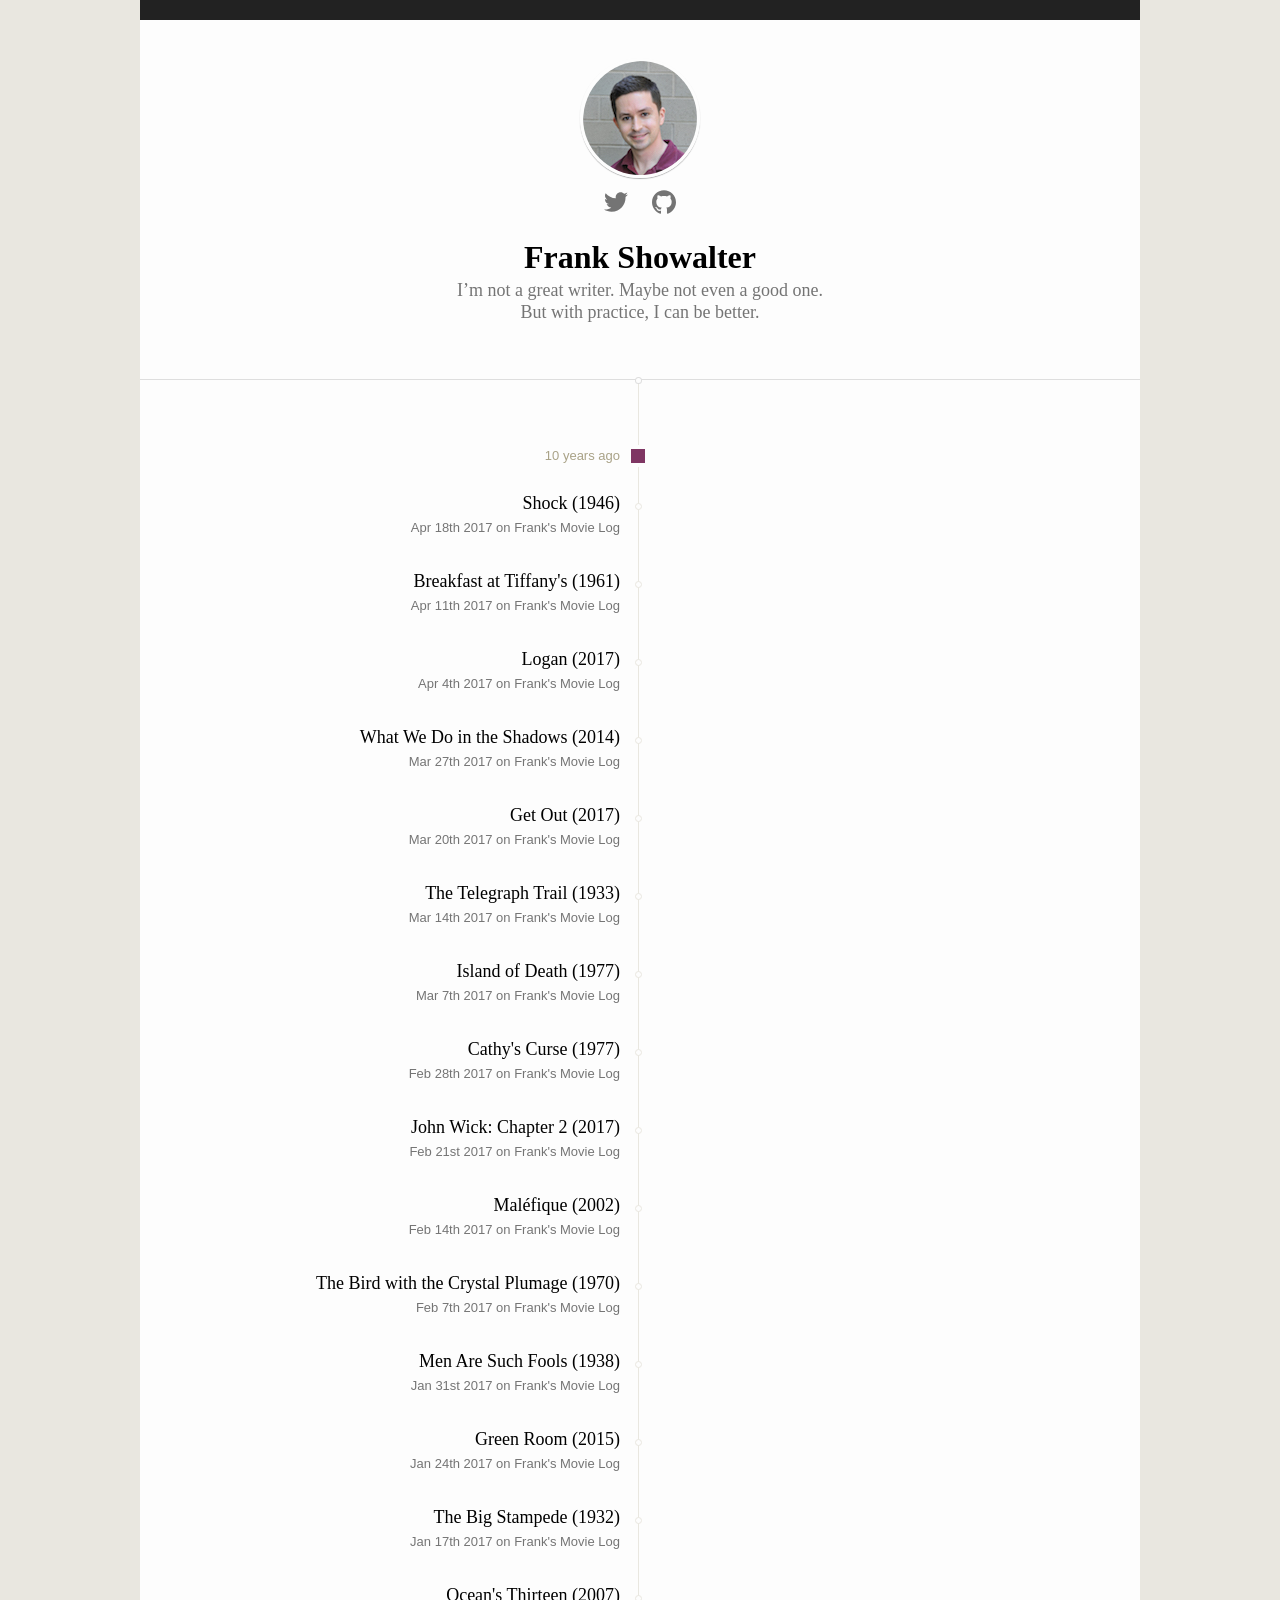
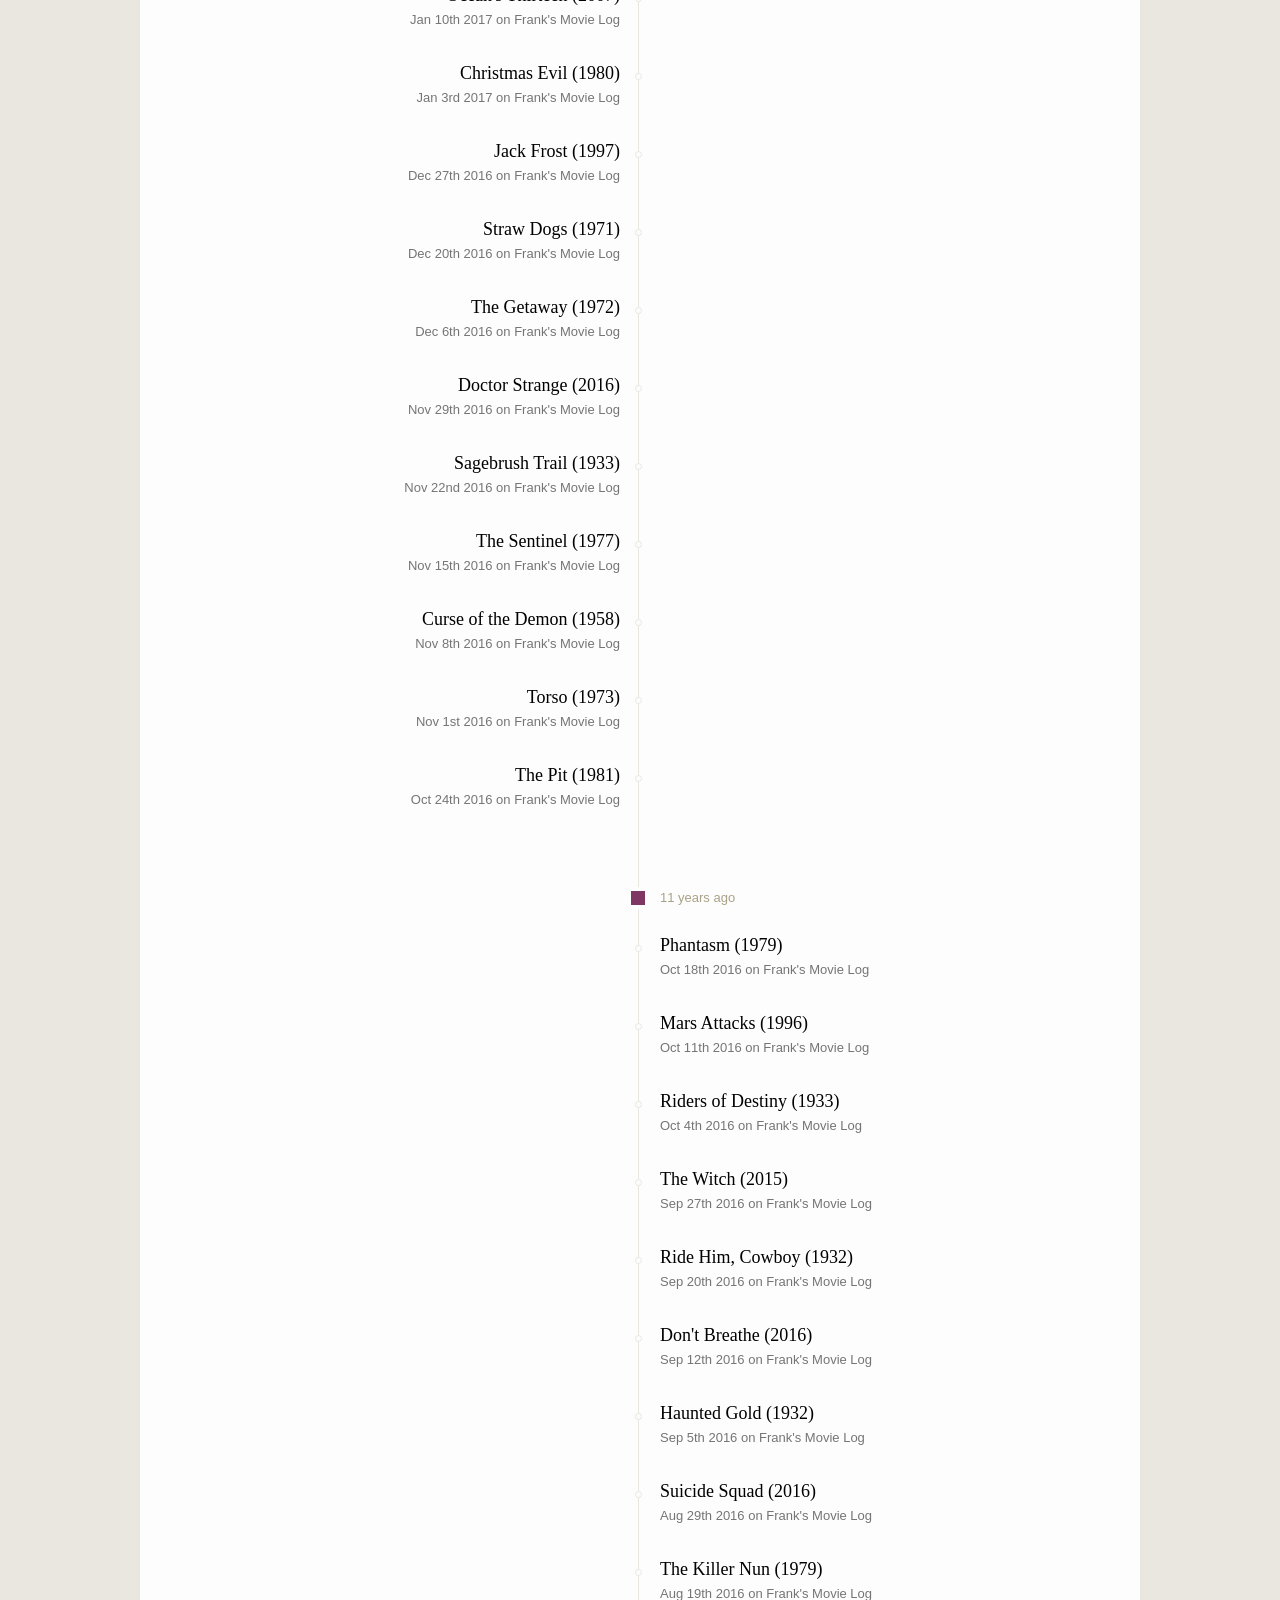
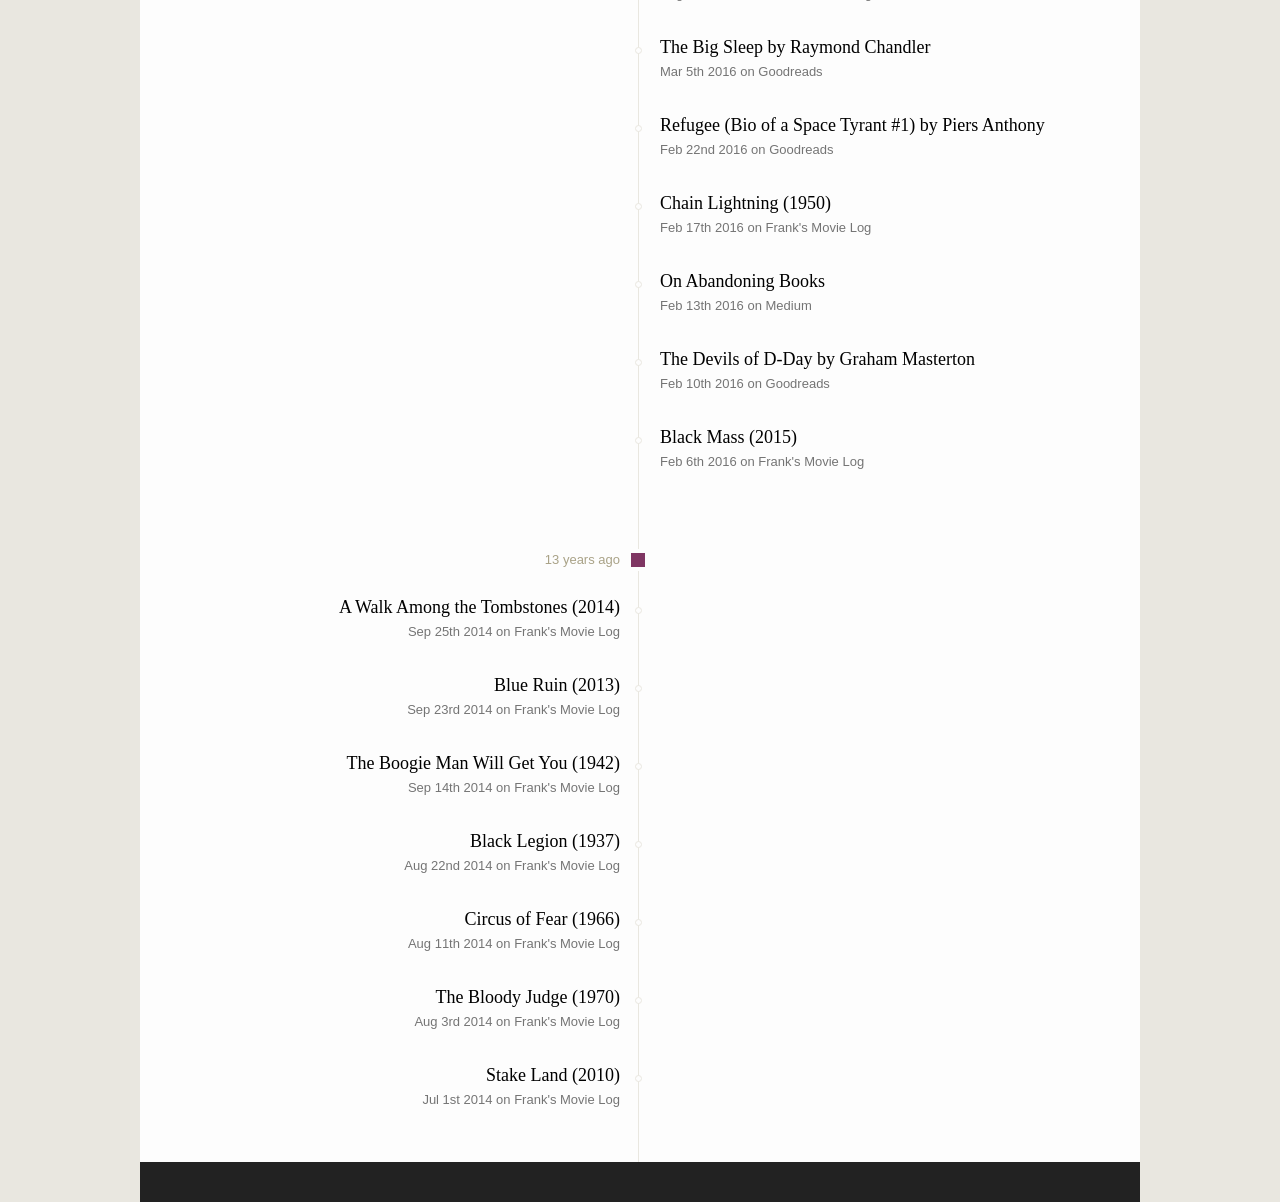
==== commit cbeb0979: "Automated commit at 2017-04-18 03:10:32 UTC by middleman-deploy 1.0.0" ====
--- a/index.html
+++ b/index.html
@@ -1,5 +1,5 @@
 <!DOCTYPE html> <html> <head> <meta charset=utf-8> <meta content='width=device-width initial-scale=1' name=viewport> <meta content='IE=edge' http-equiv=X-UA-Compatible> <title>Frank Showalter</title> <meta content='I’m not a great writer. Maybe not even a good one. But with practice I can be better.' name=description> <link href='/feed.xml' rel=alternate title=Feed type='application/atom+xml'> <style>body{background-color:#e9e7e0;font-family:"Charter", "Iowan Old Style", Georgia, Cambria, "Times New Roman", Times, serif;-webkit-font-feature-settings:'kern';font-feature-settings:'kern';-webkit-font-smoothing:antialiased;height:100%;margin:0;max-height:100%;padding:0;-webkit-text-size-adjust:100%;-ms-text-size-adjust:100%;text-size-adjust:100%}*,*::before,*::after{box-sizing:inherit}html{box-sizing:border-box;height:100%;max-height:100%}.fs_mast{-webkit-align-items:center;-ms-flex-align:center;align-items:center;background:#fdfdfd;border-bottom:1px solid rgba(0,0,0,0.12);border-top:20px solid #222;display:-webkit-flex;display:-ms-flexbox;display:flex;-webkit-flex-direction:column;-ms-flex-direction:column;flex-direction:column;height:40%;-webkit-justify-content:center;-ms-flex-pack:center;justify-content:center;margin:0 auto;max-height:500px;max-width:1000px;min-height:380px;padding:0 20px;position:relative}.fs_mast::after{background:#fdfdfd;border:rgba(0,0,0,0.12) 1px solid;border-radius:100%;bottom:-5px;content:'';display:block;height:7px;left:50%;margin-left:-5px;position:absolute;width:7px;z-index:500}.fs_mast-avatar{border:3px solid #fdfdfd;border-radius:100%;box-shadow:0 1px 1px rgba(0,0,0,0.3);display:inline-block;height:120px;overflow:hidden;width:120px;z-index:500}.fs_mast-avatar_image{border-radius:50%;margin-bottom:20px;width:120px}.fs_mast-social{margin:12px 0 0}.fs_mast-social_link{margin:0 10px;text-decoration:none}.fs_mast-social_link path{fill:rgba(0,0,0,0.54);transition:fill ease .3s}.fs_mast-social_link:hover path{fill:#7f3663}.fs_mast-header{font-size:32px;font-weight:bold;margin-bottom:0;text-align:center}.fs_mast-slug{color:rgba(0,0,0,0.54);font-size:18px;line-height:1.2;margin-top:4px;max-width:420px;text-align:center}@media (min-width: 48em){.nowrap{white-space:nowrap}}.fs_timeline{background:#fdfdfd;border-bottom:solid 40px #222;margin:0 auto;max-width:1000px;padding:20px 0;position:relative}.fs_timeline::before{background-color:#e9e7e0;bottom:0;content:'';left:30px;margin-left:-1px;position:absolute;top:0;width:1px;z-index:100}@media (min-width: 48em){.fs_timeline::before{left:50%;margin-left:-2px}}.fs_timeline-group,.fs_timeline-group--even{list-style-type:none;margin-top:39px;padding-left:40px;position:relative}.fs_timeline-group::before,.fs_timeline-group--even::before{background-clip:content-box;background-color:#7f3663;border:4px solid #fdfdfd;border-radius:0;content:'';height:22px;left:30px;margin-left:-11px;position:absolute;top:6px;width:22px;z-index:200}@media (min-width: 48em){.fs_timeline-group,.fs_timeline-group--even{max-width:50%;padding:0 20px 0 40px;right:0;text-align:right}.fs_timeline-group::before,.fs_timeline-group--even::before{left:auto;right:-9px}}@media (min-width: 48em){.fs_timeline-group--even{left:50%;padding:0 40px 0 20px;text-align:left}.fs_timeline-group--even::before{left:-2px;right:auto}}@media (min-width: 48em){.fs_timeline-group--even .fs_timeline-event::after{left:-20px;right:auto}}.fs_timeline-subheader{color:#a9a287;display:inline-block;font-family:-apple-system, BlinkMacSystemFont, "Segoe UI", Roboto, Oxygen, Ubuntu, Cantarell, "Open Sans", "Helvetica Neue", sans-serif;font-size:13px;line-height:1;padding:10px;text-rendering:optimizeLegibility}@media (min-width: 48em){.fs_timeline-subheader{padding:10px 0}}.fs_timeline-events{margin:0;padding:10px}@media (min-width: 48em){.fs_timeline-events{padding:10px 0}}.fs_timeline-event{list-style-type:none;margin:0;padding:10px 0;position:relative}.fs_timeline-event::after{background:#fdfdfd;border:#e9e7e0 1px solid;border-radius:100%;content:'';display:block;height:7px;left:-19px;margin-left:-5px;position:absolute;top:21px;width:7px;z-index:500}@media (min-width: 48em){.fs_timeline-event{padding:10px 0}.fs_timeline-event::after{left:auto;right:-22px}}.fs_timeline-event_heading{color:#000;line-height:normal;margin:0;padding-bottom:6px}.fs_timeline-event_link{color:inherit;font-size:18px;font-weight:300;margin:0;text-decoration:none;text-rendering:optimizeLegibility}.fs_timeline-event_link:hover{color:#7f3663}.fs_timeline-event_slug{color:rgba(0,0,0,0.54);font-family:-apple-system, BlinkMacSystemFont, "Segoe UI", Roboto, Oxygen, Ubuntu, Cantarell, "Open Sans", "Helvetica Neue", sans-serif;font-size:13px;margin:0 0 15px;text-rendering:optimizeLegibility}
-    </style> </head> <body> <header class=fs_mast> <div class=fs_mast-avatar> <img class=fs_mast-avatar_image srcset="/images/frank2x.jpg 2x, /images/frank3x.jpg 3x" alt="Frank Showalter" width=120 height=120 src="/images/frank.jpg"/> </div> <div class=fs_mast-social> <a class=fs_mast-social_link href='https://twitter.com/FrankShowalter'> <svg version="1.1" xmlns="http://www.w3.org/2000/svg" x=0px y=0px width=24px height=24px viewbox="0 0 100 100" style="enable-background:new 0 0 100 100;" xmlns:xlink="http://www.w3.org/1999/xlink" xml:space=preserve> <path id=twitter class=st12 d="M100,19c-3.7,1.6-7.6,2.7-11.8,3.2c4.2-2.5,7.5-6.6,9-11.4c-4,2.4-8.4,4.1-13,5c-3.7-4-9.1-6.5-15-6.5 c-11.3,0-20.5,9.2-20.5,20.5c0,1.6,0.2,3.2,0.5,4.7c-17.1-0.9-32.2-9-42.3-21.4c-1.8,3-2.8,6.6-2.8,10.3c0,7.1,3.6,13.4,9.1,17.1 c-3.4-0.1-6.5-1-9.3-2.6c0,0.1,0,0.2,0,0.3c0,9.9,7.1,18.2,16.5,20.1c-1.7,0.5-3.5,0.7-5.4,0.7c-1.3,0-2.6-0.1-3.9-0.4 c2.6,8.1,10.2,14.1,19.2,14.2c-7,5.5-15.9,8.8-25.5,8.8c-1.7,0-3.3-0.1-4.9-0.3c9.1,5.8,19.9,9.2,31.4,9.2 c37.7,0,58.4-31.3,58.4-58.4c0-0.9,0-1.8-0.1-2.7C93.8,26.7,97.3,23.1,100,19z"></path> </svg> </a> <a class=fs_mast-social_link href='https://github.com/fshowalter'> <svg version="1.1" xmlns="http://www.w3.org/2000/svg" x=0px y=0px width=24px height=24px viewbox="0 0 100 100" style="enable-background:new 0 0 100 100;" xmlns:xlink="http://www.w3.org/1999/xlink" xml:space=preserve> <path id=github class=st12 d="M65.8,98.7c-2.5,0.5-3.4-1.1-3.4-2.4c0-1.6,0.1-7,0.1-13.7c0-4.7-1.6-7.7-3.4-9.3 c11.1-1.2,22.8-5.5,22.8-24.7c0-5.5-1.9-9.9-5.1-13.4c0.5-1.3,2.2-6.3-0.5-13.2c0,0-4.2-1.3-13.7,5.1c-4-1.1-8.3-1.7-12.5-1.7 c-4.2,0-8.5,0.6-12.5,1.7C27.9,20.6,23.7,22,23.7,22c-2.7,6.9-1,12-0.5,13.2c-3.2,3.5-5.2,8-5.2,13.4c0,19.2,11.7,23.4,22.8,24.7 c-1.4,1.2-2.7,3.5-3.2,6.7c-2.9,1.3-10.1,3.5-14.5-4.2c0,0-2.6-4.8-7.7-5.2c0,0-4.9-0.1-0.3,3c0,0,3.3,1.5,5.6,7.3 c0,0,2.9,8.9,16.8,5.9c0,4.2,0.1,8.1,0.1,9.3c0,1.3-0.9,2.9-3.4,2.4C14.3,92.1,0,73.3,0,51.2c0-27.6,22.4-50,50-50 c27.6,0,50,22.4,50,50C100,73.3,85.7,92.1,65.8,98.7z"></path> </svg> </a> </div> <h1 class=fs_mast-header>Frank Showalter</h1> <p class=fs_mast-slug> I’m not a great writer. Maybe not even a good one. <span class=nowrap>But with practice, I can be better.</span> </p> </header> <main> <ul class=fs_timeline id=list> <li class=fs_timeline-event data-date='2017-04-11T01:28:00Z'> <h3 class=fs_timeline-event_heading> <a class=fs_timeline-event_link href='https://www.franksmovielog.com/reviews/breakfast-at-tiffanys-1961/'> Breakfast at Tiffany's (1961) </a> </h3> <p class=fs_timeline-event_slug> <time datetime="2017-04-11T01:28:00Z">Apr 11th 2017</time> on Frank's Movie Log </p> </li> <li class=fs_timeline-event data-date='2017-04-04T03:45:00Z'> <h3 class=fs_timeline-event_heading> <a class=fs_timeline-event_link href='https://www.franksmovielog.com/reviews/logan-2017/'> Logan (2017) </a> </h3> <p class=fs_timeline-event_slug> <time datetime="2017-04-04T03:45:00Z">Apr 4th 2017</time> on Frank's Movie Log </p> </li> <li class=fs_timeline-event data-date='2017-03-27T04:04:00Z'> <h3 class=fs_timeline-event_heading> <a class=fs_timeline-event_link href='https://www.franksmovielog.com/reviews/what-we-do-in-the-shadows-2014/'> What We Do in the Shadows (2014) </a> </h3> <p class=fs_timeline-event_slug> <time datetime="2017-03-27T04:04:00Z">Mar 27th 2017</time> on Frank's Movie Log </p> </li> <li class=fs_timeline-event data-date='2017-03-20T04:14:00Z'> <h3 class=fs_timeline-event_heading> <a class=fs_timeline-event_link href='https://www.franksmovielog.com/reviews/get-out-2017/'> Get Out (2017) </a> </h3> <p class=fs_timeline-event_slug> <time datetime="2017-03-20T04:14:00Z">Mar 20th 2017</time> on Frank's Movie Log </p> </li> <li class=fs_timeline-event data-date='2017-03-14T02:09:58Z'> <h3 class=fs_timeline-event_heading> <a class=fs_timeline-event_link href='https://www.franksmovielog.com/reviews/the-telegraph-trail-1933/'> The Telegraph Trail (1933) </a> </h3> <p class=fs_timeline-event_slug> <time datetime="2017-03-14T02:09:58Z">Mar 14th 2017</time> on Frank's Movie Log </p> </li> <li class=fs_timeline-event data-date='2017-03-07T02:04:58Z'> <h3 class=fs_timeline-event_heading> <a class=fs_timeline-event_link href='https://www.franksmovielog.com/reviews/island-of-death-1977/'> Island of Death (1977) </a> </h3> <p class=fs_timeline-event_slug> <time datetime="2017-03-07T02:04:58Z">Mar 7th 2017</time> on Frank's Movie Log </p> </li> <li class=fs_timeline-event data-date='2017-02-28T02:09:00Z'> <h3 class=fs_timeline-event_heading> <a class=fs_timeline-event_link href='https://www.franksmovielog.com/reviews/cathys-curse-1977/'> Cathy's Curse (1977) </a> </h3> <p class=fs_timeline-event_slug> <time datetime="2017-02-28T02:09:00Z">Feb 28th 2017</time> on Frank's Movie Log </p> </li> <li class=fs_timeline-event data-date='2017-02-21T02:09:00Z'> <h3 class=fs_timeline-event_heading> <a class=fs_timeline-event_link href='https://www.franksmovielog.com/reviews/john-wick-chapter-2-2017/'> John Wick: Chapter 2 (2017) </a> </h3> <p class=fs_timeline-event_slug> <time datetime="2017-02-21T02:09:00Z">Feb 21st 2017</time> on Frank's Movie Log </p> </li> <li class=fs_timeline-event data-date='2017-02-14T03:18:00Z'> <h3 class=fs_timeline-event_heading> <a class=fs_timeline-event_link href='https://www.franksmovielog.com/reviews/malefique-2002/'> Maléfique (2002) </a> </h3> <p class=fs_timeline-event_slug> <time datetime="2017-02-14T03:18:00Z">Feb 14th 2017</time> on Frank's Movie Log </p> </li> <li class=fs_timeline-event data-date='2017-02-07T00:49:00Z'> <h3 class=fs_timeline-event_heading> <a class=fs_timeline-event_link href='https://www.franksmovielog.com/reviews/the-bird-with-the-crystal-plumage-1970/'> The Bird with the Crystal Plumage (1970) </a> </h3> <p class=fs_timeline-event_slug> <time datetime="2017-02-07T00:49:00Z">Feb 7th 2017</time> on Frank's Movie Log </p> </li> <li class=fs_timeline-event data-date='2017-01-31T01:57:00Z'> <h3 class=fs_timeline-event_heading> <a class=fs_timeline-event_link href='https://www.franksmovielog.com/reviews/men-are-such-fools-1938/'> Men Are Such Fools (1938) </a> </h3> <p class=fs_timeline-event_slug> <time datetime="2017-01-31T01:57:00Z">Jan 31st 2017</time> on Frank's Movie Log </p> </li> <li class=fs_timeline-event data-date='2017-01-24T01:57:00Z'> <h3 class=fs_timeline-event_heading> <a class=fs_timeline-event_link href='https://www.franksmovielog.com/reviews/green-room-2015/'> Green Room (2015) </a> </h3> <p class=fs_timeline-event_slug> <time datetime="2017-01-24T01:57:00Z">Jan 24th 2017</time> on Frank's Movie Log </p> </li> <li class=fs_timeline-event data-date='2017-01-17T01:41:00Z'> <h3 class=fs_timeline-event_heading> <a class=fs_timeline-event_link href='https://www.franksmovielog.com/reviews/the-big-stampede-1932/'> The Big Stampede (1932) </a> </h3> <p class=fs_timeline-event_slug> <time datetime="2017-01-17T01:41:00Z">Jan 17th 2017</time> on Frank's Movie Log </p> </li> <li class=fs_timeline-event data-date='2017-01-10T03:32:00Z'> <h3 class=fs_timeline-event_heading> <a class=fs_timeline-event_link href='https://www.franksmovielog.com/reviews/oceans-thirteen-2007/'> Ocean's Thirteen (2007) </a> </h3> <p class=fs_timeline-event_slug> <time datetime="2017-01-10T03:32:00Z">Jan 10th 2017</time> on Frank's Movie Log </p> </li> <li class=fs_timeline-event data-date='2017-01-03T02:52:00Z'> <h3 class=fs_timeline-event_heading> <a class=fs_timeline-event_link href='https://www.franksmovielog.com/reviews/christmas-evil-1980/'> Christmas Evil (1980) </a> </h3> <p class=fs_timeline-event_slug> <time datetime="2017-01-03T02:52:00Z">Jan 3rd 2017</time> on Frank's Movie Log </p> </li> <li class=fs_timeline-event data-date='2016-12-27T02:15:00Z'> <h3 class=fs_timeline-event_heading> <a class=fs_timeline-event_link href='https://www.franksmovielog.com/reviews/jack-frost-1997/'> Jack Frost (1997) </a> </h3> <p class=fs_timeline-event_slug> <time datetime="2016-12-27T02:15:00Z">Dec 27th 2016</time> on Frank's Movie Log </p> </li> <li class=fs_timeline-event data-date='2016-12-20T02:12:00Z'> <h3 class=fs_timeline-event_heading> <a class=fs_timeline-event_link href='https://www.franksmovielog.com/reviews/straw-dogs-1971/'> Straw Dogs (1971) </a> </h3> <p class=fs_timeline-event_slug> <time datetime="2016-12-20T02:12:00Z">Dec 20th 2016</time> on Frank's Movie Log </p> </li> <li class=fs_timeline-event data-date='2016-12-06T03:05:00Z'> <h3 class=fs_timeline-event_heading> <a class=fs_timeline-event_link href='https://www.franksmovielog.com/reviews/the-getaway-1972/'> The Getaway (1972) </a> </h3> <p class=fs_timeline-event_slug> <time datetime="2016-12-06T03:05:00Z">Dec 6th 2016</time> on Frank's Movie Log </p> </li> <li class=fs_timeline-event data-date='2016-11-29T02:18:00Z'> <h3 class=fs_timeline-event_heading> <a class=fs_timeline-event_link href='https://www.franksmovielog.com/reviews/doctor-strange-2016/'> Doctor Strange (2016) </a> </h3> <p class=fs_timeline-event_slug> <time datetime="2016-11-29T02:18:00Z">Nov 29th 2016</time> on Frank's Movie Log </p> </li> <li class=fs_timeline-event data-date='2016-11-22T03:40:00Z'> <h3 class=fs_timeline-event_heading> <a class=fs_timeline-event_link href='https://www.franksmovielog.com/reviews/sagebrush-trail-1933/'> Sagebrush Trail (1933) </a> </h3> <p class=fs_timeline-event_slug> <time datetime="2016-11-22T03:40:00Z">Nov 22nd 2016</time> on Frank's Movie Log </p> </li> <li class=fs_timeline-event data-date='2016-11-15T01:08:00Z'> <h3 class=fs_timeline-event_heading> <a class=fs_timeline-event_link href='https://www.franksmovielog.com/reviews/the-sentinel-1977/'> The Sentinel (1977) </a> </h3> <p class=fs_timeline-event_slug> <time datetime="2016-11-15T01:08:00Z">Nov 15th 2016</time> on Frank's Movie Log </p> </li> <li class=fs_timeline-event data-date='2016-11-08T03:11:00Z'> <h3 class=fs_timeline-event_heading> <a class=fs_timeline-event_link href='https://www.franksmovielog.com/reviews/curse-of-the-demon-1958/'> Curse of the Demon (1958) </a> </h3> <p class=fs_timeline-event_slug> <time datetime="2016-11-08T03:11:00Z">Nov 8th 2016</time> on Frank's Movie Log </p> </li> <li class=fs_timeline-event data-date='2016-11-01T01:24:00Z'> <h3 class=fs_timeline-event_heading> <a class=fs_timeline-event_link href='https://www.franksmovielog.com/reviews/torso-1973/'> Torso (1973) </a> </h3> <p class=fs_timeline-event_slug> <time datetime="2016-11-01T01:24:00Z">Nov 1st 2016</time> on Frank's Movie Log </p> </li> <li class=fs_timeline-event data-date='2016-10-24T19:04:00Z'> <h3 class=fs_timeline-event_heading> <a class=fs_timeline-event_link href='https://www.franksmovielog.com/reviews/the-pit-1981/'> The Pit (1981) </a> </h3> <p class=fs_timeline-event_slug> <time datetime="2016-10-24T19:04:00Z">Oct 24th 2016</time> on Frank's Movie Log </p> </li> <li class=fs_timeline-event data-date='2016-10-18T00:44:00Z'> <h3 class=fs_timeline-event_heading> <a class=fs_timeline-event_link href='https://www.franksmovielog.com/reviews/phantasm-1979/'> Phantasm (1979) </a> </h3> <p class=fs_timeline-event_slug> <time datetime="2016-10-18T00:44:00Z">Oct 18th 2016</time> on Frank's Movie Log </p> </li> <li class=fs_timeline-event data-date='2016-10-11T00:28:00Z'> <h3 class=fs_timeline-event_heading> <a class=fs_timeline-event_link href='https://www.franksmovielog.com/reviews/mars-attacks-1996/'> Mars Attacks (1996) </a> </h3> <p class=fs_timeline-event_slug> <time datetime="2016-10-11T00:28:00Z">Oct 11th 2016</time> on Frank's Movie Log </p> </li> <li class=fs_timeline-event data-date='2016-10-04T00:57:00Z'> <h3 class=fs_timeline-event_heading> <a class=fs_timeline-event_link href='https://www.franksmovielog.com/reviews/riders-of-destiny-1933/'> Riders of Destiny (1933) </a> </h3> <p class=fs_timeline-event_slug> <time datetime="2016-10-04T00:57:00Z">Oct 4th 2016</time> on Frank's Movie Log </p> </li> <li class=fs_timeline-event data-date='2016-09-27T00:06:00Z'> <h3 class=fs_timeline-event_heading> <a class=fs_timeline-event_link href='https://www.franksmovielog.com/reviews/the-witch-2015/'> The Witch (2015) </a> </h3> <p class=fs_timeline-event_slug> <time datetime="2016-09-27T00:06:00Z">Sep 27th 2016</time> on Frank's Movie Log </p> </li> <li class=fs_timeline-event data-date='2016-09-20T02:02:00Z'> <h3 class=fs_timeline-event_heading> <a class=fs_timeline-event_link href='https://www.franksmovielog.com/reviews/ride-him-cowboy-1932/'> Ride Him, Cowboy (1932) </a> </h3> <p class=fs_timeline-event_slug> <time datetime="2016-09-20T02:02:00Z">Sep 20th 2016</time> on Frank's Movie Log </p> </li> <li class=fs_timeline-event data-date='2016-09-12T23:53:00Z'> <h3 class=fs_timeline-event_heading> <a class=fs_timeline-event_link href='https://www.franksmovielog.com/reviews/dont-breathe-2016/'> Don't Breathe (2016) </a> </h3> <p class=fs_timeline-event_slug> <time datetime="2016-09-12T23:53:00Z">Sep 12th 2016</time> on Frank's Movie Log </p> </li> <li class=fs_timeline-event data-date='2016-09-05T18:58:00Z'> <h3 class=fs_timeline-event_heading> <a class=fs_timeline-event_link href='https://www.franksmovielog.com/reviews/haunted-gold-1932/'> Haunted Gold (1932) </a> </h3> <p class=fs_timeline-event_slug> <time datetime="2016-09-05T18:58:00Z">Sep 5th 2016</time> on Frank's Movie Log </p> </li> <li class=fs_timeline-event data-date=2016-08-29> <h3 class=fs_timeline-event_heading> <a class=fs_timeline-event_link href='https://www.franksmovielog.com/reviews/suicide-squad-2016/'> Suicide Squad (2016) </a> </h3> <p class=fs_timeline-event_slug> <time datetime=2016-08-29>Aug 29th 2016</time> on Frank's Movie Log </p> </li> <li class=fs_timeline-event data-date=2016-08-19> <h3 class=fs_timeline-event_heading> <a class=fs_timeline-event_link href='https://www.franksmovielog.com/reviews/the-killer-nun-1979/'> The Killer Nun (1979) </a> </h3> <p class=fs_timeline-event_slug> <time datetime=2016-08-19>Aug 19th 2016</time> on Frank's Movie Log </p> </li> <li class=fs_timeline-event data-date='2016-03-05T11:23:00Z'> <h3 class=fs_timeline-event_heading> <a class=fs_timeline-event_link href='https://www.goodreads.com/review/show/359121899'> The Big Sleep by Raymond Chandler </a> </h3> <p class=fs_timeline-event_slug> <time datetime="2016-03-05T11:23:00Z">Mar 5th 2016</time> on Goodreads </p> </li> <li class=fs_timeline-event data-date='2016-02-22T11:46:00Z'> <h3 class=fs_timeline-event_heading> <a class=fs_timeline-event_link href='https://www.goodreads.com/review/show/359293257'> Refugee (Bio of a Space Tyrant #1) by Piers Anthony </a> </h3> <p class=fs_timeline-event_slug> <time datetime="2016-02-22T11:46:00Z">Feb 22nd 2016</time> on Goodreads </p> </li> <li class=fs_timeline-event data-date='2016-02-17T11:58:00Z'> <h3 class=fs_timeline-event_heading> <a class=fs_timeline-event_link href='https://www.franksmovielog.com/reviews/chain-lightning-1950/'> Chain Lightning (1950) </a> </h3> <p class=fs_timeline-event_slug> <time datetime="2016-02-17T11:58:00Z">Feb 17th 2016</time> on Frank's Movie Log </p> </li> <li class=fs_timeline-event data-date='2016-02-13T20:24:00Z'> <h3 class=fs_timeline-event_heading> <a class=fs_timeline-event_link href='https://medium.com/@frankshowalter/on-abandoning-books-34a100bbe004'> On Abandoning Books </a> </h3> <p class=fs_timeline-event_slug> <time datetime="2016-02-13T20:24:00Z">Feb 13th 2016</time> on Medium </p> </li> <li class=fs_timeline-event data-date='2016-02-10T11:31:00Z'> <h3 class=fs_timeline-event_heading> <a class=fs_timeline-event_link href='https://www.goodreads.com/review/show/359175824'> The Devils of D-Day by Graham Masterton </a> </h3> <p class=fs_timeline-event_slug> <time datetime="2016-02-10T11:31:00Z">Feb 10th 2016</time> on Goodreads </p> </li> <li class=fs_timeline-event data-date='2016-02-06T19:31:02Z'> <h3 class=fs_timeline-event_heading> <a class=fs_timeline-event_link href='https://www.franksmovielog.com/reviews/black-mass-2015/'> Black Mass (2015) </a> </h3> <p class=fs_timeline-event_slug> <time datetime="2016-02-06T19:31:02Z">Feb 6th 2016</time> on Frank's Movie Log </p> </li> <li class=fs_timeline-event data-date='2014-09-25T12:00:00Z'> <h3 class=fs_timeline-event_heading> <a class=fs_timeline-event_link href='https://www.franksmovielog.com/reviews/a-walk-among-the-tombstones-2014/'> A Walk Among the Tombstones (2014) </a> </h3> <p class=fs_timeline-event_slug> <time datetime="2014-09-25T12:00:00Z">Sep 25th 2014</time> on Frank's Movie Log </p> </li> <li class=fs_timeline-event data-date='2014-09-23T02:05:00Z'> <h3 class=fs_timeline-event_heading> <a class=fs_timeline-event_link href='https://www.franksmovielog.com/reviews/blue-ruin-2013/'> Blue Ruin (2013) </a> </h3> <p class=fs_timeline-event_slug> <time datetime="2014-09-23T02:05:00Z">Sep 23rd 2014</time> on Frank's Movie Log </p> </li> <li class=fs_timeline-event data-date='2014-09-14T00:12:00Z'> <h3 class=fs_timeline-event_heading> <a class=fs_timeline-event_link href='https://www.franksmovielog.com/reviews/the-boogie-man-will-get-you-1942/'> The Boogie Man Will Get You (1942) </a> </h3> <p class=fs_timeline-event_slug> <time datetime="2014-09-14T00:12:00Z">Sep 14th 2014</time> on Frank's Movie Log </p> </li> <li class=fs_timeline-event data-date='2014-08-22T00:12:00Z'> <h3 class=fs_timeline-event_heading> <a class=fs_timeline-event_link href='https://www.franksmovielog.com/reviews/black-legion-1937/'> Black Legion (1937) </a> </h3> <p class=fs_timeline-event_slug> <time datetime="2014-08-22T00:12:00Z">Aug 22nd 2014</time> on Frank's Movie Log </p> </li> <li class=fs_timeline-event data-date='2014-08-11T12:00:00Z'> <h3 class=fs_timeline-event_heading> <a class=fs_timeline-event_link href='https://www.franksmovielog.com/reviews/circus-of-fear-1966/'> Circus of Fear (1966) </a> </h3> <p class=fs_timeline-event_slug> <time datetime="2014-08-11T12:00:00Z">Aug 11th 2014</time> on Frank's Movie Log </p> </li> <li class=fs_timeline-event data-date=2014-08-03> <h3 class=fs_timeline-event_heading> <a class=fs_timeline-event_link href='https://www.franksmovielog.com/reviews/the-bloody-judge-1970/'> The Bloody Judge (1970) </a> </h3> <p class=fs_timeline-event_slug> <time datetime=2014-08-03>Aug 3rd 2014</time> on Frank's Movie Log </p> </li> <li class=fs_timeline-event data-date=2014-07-01> <h3 class=fs_timeline-event_heading> <a class=fs_timeline-event_link href='https://www.franksmovielog.com/reviews/stake-land-2010/'> Stake Land (2010) </a> </h3> <p class=fs_timeline-event_slug> <time datetime=2014-07-01>Jul 1st 2014</time> on Frank's Movie Log </p> </li> </ul> </main> <script>!function(e){function t(e){var t,n=new Date(e),r=n.getTime(),a=[[60,"seconds",1],[120,"1 minute ago","1 minute from now"],[3600,"minutes",60],[7200,"1 hour ago","1 hour from now"],[86400,"hours",3600],[172800,"Yesterday","Tomorrow"],[604800,"days",86400],[1209600,"Last week","Next week"],[2419200,"weeks",604800],[4838400,"Last month","Next month"],[29030400,"months",2419200],[58060800,"Last year","Next year"],[290304e4,"years",29030400]],o=0,i=a[o],u=(+new Date-r)/1e3,c="ago",s=new Date;if(0===u)return"Just now";if(u>172800&&(n.setHours(0,0,0),u=(+new Date-n.getTime())/1e3),u>2419200&&58060800>u)return t=s.getMonth()-n.getMonth()+12*(s.getYear()-n.getYear()),1===t?"Last month":t+" months ago";for(;i;){if(u<i[0])return"string"==typeof i[2]?i[1]:Math.floor(u/i[2])+" "+i[1]+" "+c;o++,i=a[o]}return r}function n(e,t){var n;for(n=0;n<e.length;n++)t(e[n],n)}function r(e){var r,a,o={};return n(e,function(e){r=e.cloneNode(!0),a=t(e.getAttribute("data-date")),o[a]=o[a]||[],o[a].push(r)}),o}function a(t){var n=e.createElement("ul");return n.className="fs_timeline-events",t.forEach(function(e){n.appendChild(e)}),n}function o(t,n){var r=e.createElement("li"),o=e.createElement("span");return r.className="fs_timeline-group",o.className="fs_timeline-subheader",o.appendChild(e.createTextNode(t)),r.appendChild(o),r.appendChild(a(n[t])),r}function i(e,t){var n,r=e.cloneNode(!1),a=!1;Object.keys(t).forEach(function(e){n=o(e,t),a&&(n.className=n.className+"--even"),r.appendChild(n),a=!a}),e.parentNode.replaceChild(r,e)}function u(){var t=e.querySelectorAll("[data-date]"),n=e.querySelector("#list"),a=r(t);i(n,a),n=null}function c(e){var t=["th","st","nd","rd"],n=e%100;return e+(t[(n-20)%10]||t[n]||t[0])}function s(e){var t=new Date(e),n=t.toLocaleDateString(void 0,{month:"short"}),r=t.toLocaleDateString(void 0,{day:"numeric"}),a=t.toLocaleDateString(void 0,{year:"numeric"});return n+" "+c(r)+" "+a}function l(){var t,r=e.querySelectorAll("time");n(r,function(e){t=e.getAttribute("datetime"),e.textContent=s(t)})}l(),u()}(document);
+    </style> </head> <body> <header class=fs_mast> <div class=fs_mast-avatar> <img class=fs_mast-avatar_image srcset="/images/frank2x.jpg 2x, /images/frank3x.jpg 3x" alt="Frank Showalter" width=120 height=120 src="/images/frank.jpg"/> </div> <div class=fs_mast-social> <a class=fs_mast-social_link href='https://twitter.com/FrankShowalter'> <svg version="1.1" xmlns="http://www.w3.org/2000/svg" x=0px y=0px width=24px height=24px viewbox="0 0 100 100" style="enable-background:new 0 0 100 100;" xmlns:xlink="http://www.w3.org/1999/xlink" xml:space=preserve> <path id=twitter class=st12 d="M100,19c-3.7,1.6-7.6,2.7-11.8,3.2c4.2-2.5,7.5-6.6,9-11.4c-4,2.4-8.4,4.1-13,5c-3.7-4-9.1-6.5-15-6.5 c-11.3,0-20.5,9.2-20.5,20.5c0,1.6,0.2,3.2,0.5,4.7c-17.1-0.9-32.2-9-42.3-21.4c-1.8,3-2.8,6.6-2.8,10.3c0,7.1,3.6,13.4,9.1,17.1 c-3.4-0.1-6.5-1-9.3-2.6c0,0.1,0,0.2,0,0.3c0,9.9,7.1,18.2,16.5,20.1c-1.7,0.5-3.5,0.7-5.4,0.7c-1.3,0-2.6-0.1-3.9-0.4 c2.6,8.1,10.2,14.1,19.2,14.2c-7,5.5-15.9,8.8-25.5,8.8c-1.7,0-3.3-0.1-4.9-0.3c9.1,5.8,19.9,9.2,31.4,9.2 c37.7,0,58.4-31.3,58.4-58.4c0-0.9,0-1.8-0.1-2.7C93.8,26.7,97.3,23.1,100,19z"></path> </svg> </a> <a class=fs_mast-social_link href='https://github.com/fshowalter'> <svg version="1.1" xmlns="http://www.w3.org/2000/svg" x=0px y=0px width=24px height=24px viewbox="0 0 100 100" style="enable-background:new 0 0 100 100;" xmlns:xlink="http://www.w3.org/1999/xlink" xml:space=preserve> <path id=github class=st12 d="M65.8,98.7c-2.5,0.5-3.4-1.1-3.4-2.4c0-1.6,0.1-7,0.1-13.7c0-4.7-1.6-7.7-3.4-9.3 c11.1-1.2,22.8-5.5,22.8-24.7c0-5.5-1.9-9.9-5.1-13.4c0.5-1.3,2.2-6.3-0.5-13.2c0,0-4.2-1.3-13.7,5.1c-4-1.1-8.3-1.7-12.5-1.7 c-4.2,0-8.5,0.6-12.5,1.7C27.9,20.6,23.7,22,23.7,22c-2.7,6.9-1,12-0.5,13.2c-3.2,3.5-5.2,8-5.2,13.4c0,19.2,11.7,23.4,22.8,24.7 c-1.4,1.2-2.7,3.5-3.2,6.7c-2.9,1.3-10.1,3.5-14.5-4.2c0,0-2.6-4.8-7.7-5.2c0,0-4.9-0.1-0.3,3c0,0,3.3,1.5,5.6,7.3 c0,0,2.9,8.9,16.8,5.9c0,4.2,0.1,8.1,0.1,9.3c0,1.3-0.9,2.9-3.4,2.4C14.3,92.1,0,73.3,0,51.2c0-27.6,22.4-50,50-50 c27.6,0,50,22.4,50,50C100,73.3,85.7,92.1,65.8,98.7z"></path> </svg> </a> </div> <h1 class=fs_mast-header>Frank Showalter</h1> <p class=fs_mast-slug> I’m not a great writer. Maybe not even a good one. <span class=nowrap>But with practice, I can be better.</span> </p> </header> <main> <ul class=fs_timeline id=list> <li class=fs_timeline-event data-date='2017-04-18T03:06:00Z'> <h3 class=fs_timeline-event_heading> <a class=fs_timeline-event_link href='https://www.franksmovielog.com/reviews/shock-1946/'> Shock (1946) </a> </h3> <p class=fs_timeline-event_slug> <time datetime="2017-04-18T03:06:00Z">Apr 18th 2017</time> on Frank's Movie Log </p> </li> <li class=fs_timeline-event data-date='2017-04-11T01:28:00Z'> <h3 class=fs_timeline-event_heading> <a class=fs_timeline-event_link href='https://www.franksmovielog.com/reviews/breakfast-at-tiffanys-1961/'> Breakfast at Tiffany's (1961) </a> </h3> <p class=fs_timeline-event_slug> <time datetime="2017-04-11T01:28:00Z">Apr 11th 2017</time> on Frank's Movie Log </p> </li> <li class=fs_timeline-event data-date='2017-04-04T03:45:00Z'> <h3 class=fs_timeline-event_heading> <a class=fs_timeline-event_link href='https://www.franksmovielog.com/reviews/logan-2017/'> Logan (2017) </a> </h3> <p class=fs_timeline-event_slug> <time datetime="2017-04-04T03:45:00Z">Apr 4th 2017</time> on Frank's Movie Log </p> </li> <li class=fs_timeline-event data-date='2017-03-27T04:04:00Z'> <h3 class=fs_timeline-event_heading> <a class=fs_timeline-event_link href='https://www.franksmovielog.com/reviews/what-we-do-in-the-shadows-2014/'> What We Do in the Shadows (2014) </a> </h3> <p class=fs_timeline-event_slug> <time datetime="2017-03-27T04:04:00Z">Mar 27th 2017</time> on Frank's Movie Log </p> </li> <li class=fs_timeline-event data-date='2017-03-20T04:14:00Z'> <h3 class=fs_timeline-event_heading> <a class=fs_timeline-event_link href='https://www.franksmovielog.com/reviews/get-out-2017/'> Get Out (2017) </a> </h3> <p class=fs_timeline-event_slug> <time datetime="2017-03-20T04:14:00Z">Mar 20th 2017</time> on Frank's Movie Log </p> </li> <li class=fs_timeline-event data-date='2017-03-14T02:09:58Z'> <h3 class=fs_timeline-event_heading> <a class=fs_timeline-event_link href='https://www.franksmovielog.com/reviews/the-telegraph-trail-1933/'> The Telegraph Trail (1933) </a> </h3> <p class=fs_timeline-event_slug> <time datetime="2017-03-14T02:09:58Z">Mar 14th 2017</time> on Frank's Movie Log </p> </li> <li class=fs_timeline-event data-date='2017-03-07T02:04:58Z'> <h3 class=fs_timeline-event_heading> <a class=fs_timeline-event_link href='https://www.franksmovielog.com/reviews/island-of-death-1977/'> Island of Death (1977) </a> </h3> <p class=fs_timeline-event_slug> <time datetime="2017-03-07T02:04:58Z">Mar 7th 2017</time> on Frank's Movie Log </p> </li> <li class=fs_timeline-event data-date='2017-02-28T02:09:00Z'> <h3 class=fs_timeline-event_heading> <a class=fs_timeline-event_link href='https://www.franksmovielog.com/reviews/cathys-curse-1977/'> Cathy's Curse (1977) </a> </h3> <p class=fs_timeline-event_slug> <time datetime="2017-02-28T02:09:00Z">Feb 28th 2017</time> on Frank's Movie Log </p> </li> <li class=fs_timeline-event data-date='2017-02-21T02:09:00Z'> <h3 class=fs_timeline-event_heading> <a class=fs_timeline-event_link href='https://www.franksmovielog.com/reviews/john-wick-chapter-2-2017/'> John Wick: Chapter 2 (2017) </a> </h3> <p class=fs_timeline-event_slug> <time datetime="2017-02-21T02:09:00Z">Feb 21st 2017</time> on Frank's Movie Log </p> </li> <li class=fs_timeline-event data-date='2017-02-14T03:18:00Z'> <h3 class=fs_timeline-event_heading> <a class=fs_timeline-event_link href='https://www.franksmovielog.com/reviews/malefique-2002/'> Maléfique (2002) </a> </h3> <p class=fs_timeline-event_slug> <time datetime="2017-02-14T03:18:00Z">Feb 14th 2017</time> on Frank's Movie Log </p> </li> <li class=fs_timeline-event data-date='2017-02-07T00:49:00Z'> <h3 class=fs_timeline-event_heading> <a class=fs_timeline-event_link href='https://www.franksmovielog.com/reviews/the-bird-with-the-crystal-plumage-1970/'> The Bird with the Crystal Plumage (1970) </a> </h3> <p class=fs_timeline-event_slug> <time datetime="2017-02-07T00:49:00Z">Feb 7th 2017</time> on Frank's Movie Log </p> </li> <li class=fs_timeline-event data-date='2017-01-31T01:57:00Z'> <h3 class=fs_timeline-event_heading> <a class=fs_timeline-event_link href='https://www.franksmovielog.com/reviews/men-are-such-fools-1938/'> Men Are Such Fools (1938) </a> </h3> <p class=fs_timeline-event_slug> <time datetime="2017-01-31T01:57:00Z">Jan 31st 2017</time> on Frank's Movie Log </p> </li> <li class=fs_timeline-event data-date='2017-01-24T01:57:00Z'> <h3 class=fs_timeline-event_heading> <a class=fs_timeline-event_link href='https://www.franksmovielog.com/reviews/green-room-2015/'> Green Room (2015) </a> </h3> <p class=fs_timeline-event_slug> <time datetime="2017-01-24T01:57:00Z">Jan 24th 2017</time> on Frank's Movie Log </p> </li> <li class=fs_timeline-event data-date='2017-01-17T01:41:00Z'> <h3 class=fs_timeline-event_heading> <a class=fs_timeline-event_link href='https://www.franksmovielog.com/reviews/the-big-stampede-1932/'> The Big Stampede (1932) </a> </h3> <p class=fs_timeline-event_slug> <time datetime="2017-01-17T01:41:00Z">Jan 17th 2017</time> on Frank's Movie Log </p> </li> <li class=fs_timeline-event data-date='2017-01-10T03:32:00Z'> <h3 class=fs_timeline-event_heading> <a class=fs_timeline-event_link href='https://www.franksmovielog.com/reviews/oceans-thirteen-2007/'> Ocean's Thirteen (2007) </a> </h3> <p class=fs_timeline-event_slug> <time datetime="2017-01-10T03:32:00Z">Jan 10th 2017</time> on Frank's Movie Log </p> </li> <li class=fs_timeline-event data-date='2017-01-03T02:52:00Z'> <h3 class=fs_timeline-event_heading> <a class=fs_timeline-event_link href='https://www.franksmovielog.com/reviews/christmas-evil-1980/'> Christmas Evil (1980) </a> </h3> <p class=fs_timeline-event_slug> <time datetime="2017-01-03T02:52:00Z">Jan 3rd 2017</time> on Frank's Movie Log </p> </li> <li class=fs_timeline-event data-date='2016-12-27T02:15:00Z'> <h3 class=fs_timeline-event_heading> <a class=fs_timeline-event_link href='https://www.franksmovielog.com/reviews/jack-frost-1997/'> Jack Frost (1997) </a> </h3> <p class=fs_timeline-event_slug> <time datetime="2016-12-27T02:15:00Z">Dec 27th 2016</time> on Frank's Movie Log </p> </li> <li class=fs_timeline-event data-date='2016-12-20T02:12:00Z'> <h3 class=fs_timeline-event_heading> <a class=fs_timeline-event_link href='https://www.franksmovielog.com/reviews/straw-dogs-1971/'> Straw Dogs (1971) </a> </h3> <p class=fs_timeline-event_slug> <time datetime="2016-12-20T02:12:00Z">Dec 20th 2016</time> on Frank's Movie Log </p> </li> <li class=fs_timeline-event data-date='2016-12-06T03:05:00Z'> <h3 class=fs_timeline-event_heading> <a class=fs_timeline-event_link href='https://www.franksmovielog.com/reviews/the-getaway-1972/'> The Getaway (1972) </a> </h3> <p class=fs_timeline-event_slug> <time datetime="2016-12-06T03:05:00Z">Dec 6th 2016</time> on Frank's Movie Log </p> </li> <li class=fs_timeline-event data-date='2016-11-29T02:18:00Z'> <h3 class=fs_timeline-event_heading> <a class=fs_timeline-event_link href='https://www.franksmovielog.com/reviews/doctor-strange-2016/'> Doctor Strange (2016) </a> </h3> <p class=fs_timeline-event_slug> <time datetime="2016-11-29T02:18:00Z">Nov 29th 2016</time> on Frank's Movie Log </p> </li> <li class=fs_timeline-event data-date='2016-11-22T03:40:00Z'> <h3 class=fs_timeline-event_heading> <a class=fs_timeline-event_link href='https://www.franksmovielog.com/reviews/sagebrush-trail-1933/'> Sagebrush Trail (1933) </a> </h3> <p class=fs_timeline-event_slug> <time datetime="2016-11-22T03:40:00Z">Nov 22nd 2016</time> on Frank's Movie Log </p> </li> <li class=fs_timeline-event data-date='2016-11-15T01:08:00Z'> <h3 class=fs_timeline-event_heading> <a class=fs_timeline-event_link href='https://www.franksmovielog.com/reviews/the-sentinel-1977/'> The Sentinel (1977) </a> </h3> <p class=fs_timeline-event_slug> <time datetime="2016-11-15T01:08:00Z">Nov 15th 2016</time> on Frank's Movie Log </p> </li> <li class=fs_timeline-event data-date='2016-11-08T03:11:00Z'> <h3 class=fs_timeline-event_heading> <a class=fs_timeline-event_link href='https://www.franksmovielog.com/reviews/curse-of-the-demon-1958/'> Curse of the Demon (1958) </a> </h3> <p class=fs_timeline-event_slug> <time datetime="2016-11-08T03:11:00Z">Nov 8th 2016</time> on Frank's Movie Log </p> </li> <li class=fs_timeline-event data-date='2016-11-01T01:24:00Z'> <h3 class=fs_timeline-event_heading> <a class=fs_timeline-event_link href='https://www.franksmovielog.com/reviews/torso-1973/'> Torso (1973) </a> </h3> <p class=fs_timeline-event_slug> <time datetime="2016-11-01T01:24:00Z">Nov 1st 2016</time> on Frank's Movie Log </p> </li> <li class=fs_timeline-event data-date='2016-10-24T19:04:00Z'> <h3 class=fs_timeline-event_heading> <a class=fs_timeline-event_link href='https://www.franksmovielog.com/reviews/the-pit-1981/'> The Pit (1981) </a> </h3> <p class=fs_timeline-event_slug> <time datetime="2016-10-24T19:04:00Z">Oct 24th 2016</time> on Frank's Movie Log </p> </li> <li class=fs_timeline-event data-date='2016-10-18T00:44:00Z'> <h3 class=fs_timeline-event_heading> <a class=fs_timeline-event_link href='https://www.franksmovielog.com/reviews/phantasm-1979/'> Phantasm (1979) </a> </h3> <p class=fs_timeline-event_slug> <time datetime="2016-10-18T00:44:00Z">Oct 18th 2016</time> on Frank's Movie Log </p> </li> <li class=fs_timeline-event data-date='2016-10-11T00:28:00Z'> <h3 class=fs_timeline-event_heading> <a class=fs_timeline-event_link href='https://www.franksmovielog.com/reviews/mars-attacks-1996/'> Mars Attacks (1996) </a> </h3> <p class=fs_timeline-event_slug> <time datetime="2016-10-11T00:28:00Z">Oct 11th 2016</time> on Frank's Movie Log </p> </li> <li class=fs_timeline-event data-date='2016-10-04T00:57:00Z'> <h3 class=fs_timeline-event_heading> <a class=fs_timeline-event_link href='https://www.franksmovielog.com/reviews/riders-of-destiny-1933/'> Riders of Destiny (1933) </a> </h3> <p class=fs_timeline-event_slug> <time datetime="2016-10-04T00:57:00Z">Oct 4th 2016</time> on Frank's Movie Log </p> </li> <li class=fs_timeline-event data-date='2016-09-27T00:06:00Z'> <h3 class=fs_timeline-event_heading> <a class=fs_timeline-event_link href='https://www.franksmovielog.com/reviews/the-witch-2015/'> The Witch (2015) </a> </h3> <p class=fs_timeline-event_slug> <time datetime="2016-09-27T00:06:00Z">Sep 27th 2016</time> on Frank's Movie Log </p> </li> <li class=fs_timeline-event data-date='2016-09-20T02:02:00Z'> <h3 class=fs_timeline-event_heading> <a class=fs_timeline-event_link href='https://www.franksmovielog.com/reviews/ride-him-cowboy-1932/'> Ride Him, Cowboy (1932) </a> </h3> <p class=fs_timeline-event_slug> <time datetime="2016-09-20T02:02:00Z">Sep 20th 2016</time> on Frank's Movie Log </p> </li> <li class=fs_timeline-event data-date='2016-09-12T23:53:00Z'> <h3 class=fs_timeline-event_heading> <a class=fs_timeline-event_link href='https://www.franksmovielog.com/reviews/dont-breathe-2016/'> Don't Breathe (2016) </a> </h3> <p class=fs_timeline-event_slug> <time datetime="2016-09-12T23:53:00Z">Sep 12th 2016</time> on Frank's Movie Log </p> </li> <li class=fs_timeline-event data-date='2016-09-05T18:58:00Z'> <h3 class=fs_timeline-event_heading> <a class=fs_timeline-event_link href='https://www.franksmovielog.com/reviews/haunted-gold-1932/'> Haunted Gold (1932) </a> </h3> <p class=fs_timeline-event_slug> <time datetime="2016-09-05T18:58:00Z">Sep 5th 2016</time> on Frank's Movie Log </p> </li> <li class=fs_timeline-event data-date=2016-08-29> <h3 class=fs_timeline-event_heading> <a class=fs_timeline-event_link href='https://www.franksmovielog.com/reviews/suicide-squad-2016/'> Suicide Squad (2016) </a> </h3> <p class=fs_timeline-event_slug> <time datetime=2016-08-29>Aug 29th 2016</time> on Frank's Movie Log </p> </li> <li class=fs_timeline-event data-date=2016-08-19> <h3 class=fs_timeline-event_heading> <a class=fs_timeline-event_link href='https://www.franksmovielog.com/reviews/the-killer-nun-1979/'> The Killer Nun (1979) </a> </h3> <p class=fs_timeline-event_slug> <time datetime=2016-08-19>Aug 19th 2016</time> on Frank's Movie Log </p> </li> <li class=fs_timeline-event data-date='2016-03-05T11:23:00Z'> <h3 class=fs_timeline-event_heading> <a class=fs_timeline-event_link href='https://www.goodreads.com/review/show/359121899'> The Big Sleep by Raymond Chandler </a> </h3> <p class=fs_timeline-event_slug> <time datetime="2016-03-05T11:23:00Z">Mar 5th 2016</time> on Goodreads </p> </li> <li class=fs_timeline-event data-date='2016-02-22T11:46:00Z'> <h3 class=fs_timeline-event_heading> <a class=fs_timeline-event_link href='https://www.goodreads.com/review/show/359293257'> Refugee (Bio of a Space Tyrant #1) by Piers Anthony </a> </h3> <p class=fs_timeline-event_slug> <time datetime="2016-02-22T11:46:00Z">Feb 22nd 2016</time> on Goodreads </p> </li> <li class=fs_timeline-event data-date='2016-02-17T11:58:00Z'> <h3 class=fs_timeline-event_heading> <a class=fs_timeline-event_link href='https://www.franksmovielog.com/reviews/chain-lightning-1950/'> Chain Lightning (1950) </a> </h3> <p class=fs_timeline-event_slug> <time datetime="2016-02-17T11:58:00Z">Feb 17th 2016</time> on Frank's Movie Log </p> </li> <li class=fs_timeline-event data-date='2016-02-13T20:24:00Z'> <h3 class=fs_timeline-event_heading> <a class=fs_timeline-event_link href='https://medium.com/@frankshowalter/on-abandoning-books-34a100bbe004'> On Abandoning Books </a> </h3> <p class=fs_timeline-event_slug> <time datetime="2016-02-13T20:24:00Z">Feb 13th 2016</time> on Medium </p> </li> <li class=fs_timeline-event data-date='2016-02-10T11:31:00Z'> <h3 class=fs_timeline-event_heading> <a class=fs_timeline-event_link href='https://www.goodreads.com/review/show/359175824'> The Devils of D-Day by Graham Masterton </a> </h3> <p class=fs_timeline-event_slug> <time datetime="2016-02-10T11:31:00Z">Feb 10th 2016</time> on Goodreads </p> </li> <li class=fs_timeline-event data-date='2016-02-06T19:31:02Z'> <h3 class=fs_timeline-event_heading> <a class=fs_timeline-event_link href='https://www.franksmovielog.com/reviews/black-mass-2015/'> Black Mass (2015) </a> </h3> <p class=fs_timeline-event_slug> <time datetime="2016-02-06T19:31:02Z">Feb 6th 2016</time> on Frank's Movie Log </p> </li> <li class=fs_timeline-event data-date='2014-09-25T12:00:00Z'> <h3 class=fs_timeline-event_heading> <a class=fs_timeline-event_link href='https://www.franksmovielog.com/reviews/a-walk-among-the-tombstones-2014/'> A Walk Among the Tombstones (2014) </a> </h3> <p class=fs_timeline-event_slug> <time datetime="2014-09-25T12:00:00Z">Sep 25th 2014</time> on Frank's Movie Log </p> </li> <li class=fs_timeline-event data-date='2014-09-23T02:05:00Z'> <h3 class=fs_timeline-event_heading> <a class=fs_timeline-event_link href='https://www.franksmovielog.com/reviews/blue-ruin-2013/'> Blue Ruin (2013) </a> </h3> <p class=fs_timeline-event_slug> <time datetime="2014-09-23T02:05:00Z">Sep 23rd 2014</time> on Frank's Movie Log </p> </li> <li class=fs_timeline-event data-date='2014-09-14T00:12:00Z'> <h3 class=fs_timeline-event_heading> <a class=fs_timeline-event_link href='https://www.franksmovielog.com/reviews/the-boogie-man-will-get-you-1942/'> The Boogie Man Will Get You (1942) </a> </h3> <p class=fs_timeline-event_slug> <time datetime="2014-09-14T00:12:00Z">Sep 14th 2014</time> on Frank's Movie Log </p> </li> <li class=fs_timeline-event data-date='2014-08-22T00:12:00Z'> <h3 class=fs_timeline-event_heading> <a class=fs_timeline-event_link href='https://www.franksmovielog.com/reviews/black-legion-1937/'> Black Legion (1937) </a> </h3> <p class=fs_timeline-event_slug> <time datetime="2014-08-22T00:12:00Z">Aug 22nd 2014</time> on Frank's Movie Log </p> </li> <li class=fs_timeline-event data-date='2014-08-11T12:00:00Z'> <h3 class=fs_timeline-event_heading> <a class=fs_timeline-event_link href='https://www.franksmovielog.com/reviews/circus-of-fear-1966/'> Circus of Fear (1966) </a> </h3> <p class=fs_timeline-event_slug> <time datetime="2014-08-11T12:00:00Z">Aug 11th 2014</time> on Frank's Movie Log </p> </li> <li class=fs_timeline-event data-date=2014-08-03> <h3 class=fs_timeline-event_heading> <a class=fs_timeline-event_link href='https://www.franksmovielog.com/reviews/the-bloody-judge-1970/'> The Bloody Judge (1970) </a> </h3> <p class=fs_timeline-event_slug> <time datetime=2014-08-03>Aug 3rd 2014</time> on Frank's Movie Log </p> </li> <li class=fs_timeline-event data-date=2014-07-01> <h3 class=fs_timeline-event_heading> <a class=fs_timeline-event_link href='https://www.franksmovielog.com/reviews/stake-land-2010/'> Stake Land (2010) </a> </h3> <p class=fs_timeline-event_slug> <time datetime=2014-07-01>Jul 1st 2014</time> on Frank's Movie Log </p> </li> </ul> </main> <script>!function(e){function t(e){var t,n=new Date(e),r=n.getTime(),a=[[60,"seconds",1],[120,"1 minute ago","1 minute from now"],[3600,"minutes",60],[7200,"1 hour ago","1 hour from now"],[86400,"hours",3600],[172800,"Yesterday","Tomorrow"],[604800,"days",86400],[1209600,"Last week","Next week"],[2419200,"weeks",604800],[4838400,"Last month","Next month"],[29030400,"months",2419200],[58060800,"Last year","Next year"],[290304e4,"years",29030400]],o=0,i=a[o],u=(+new Date-r)/1e3,c="ago",s=new Date;if(0===u)return"Just now";if(u>172800&&(n.setHours(0,0,0),u=(+new Date-n.getTime())/1e3),u>2419200&&58060800>u)return t=s.getMonth()-n.getMonth()+12*(s.getYear()-n.getYear()),1===t?"Last month":t+" months ago";for(;i;){if(u<i[0])return"string"==typeof i[2]?i[1]:Math.floor(u/i[2])+" "+i[1]+" "+c;o++,i=a[o]}return r}function n(e,t){var n;for(n=0;n<e.length;n++)t(e[n],n)}function r(e){var r,a,o={};return n(e,function(e){r=e.cloneNode(!0),a=t(e.getAttribute("data-date")),o[a]=o[a]||[],o[a].push(r)}),o}function a(t){var n=e.createElement("ul");return n.className="fs_timeline-events",t.forEach(function(e){n.appendChild(e)}),n}function o(t,n){var r=e.createElement("li"),o=e.createElement("span");return r.className="fs_timeline-group",o.className="fs_timeline-subheader",o.appendChild(e.createTextNode(t)),r.appendChild(o),r.appendChild(a(n[t])),r}function i(e,t){var n,r=e.cloneNode(!1),a=!1;Object.keys(t).forEach(function(e){n=o(e,t),a&&(n.className=n.className+"--even"),r.appendChild(n),a=!a}),e.parentNode.replaceChild(r,e)}function u(){var t=e.querySelectorAll("[data-date]"),n=e.querySelector("#list"),a=r(t);i(n,a),n=null}function c(e){var t=["th","st","nd","rd"],n=e%100;return e+(t[(n-20)%10]||t[n]||t[0])}function s(e){var t=new Date(e),n=t.toLocaleDateString(void 0,{month:"short"}),r=t.toLocaleDateString(void 0,{day:"numeric"}),a=t.toLocaleDateString(void 0,{year:"numeric"});return n+" "+c(r)+" "+a}function l(){var t,r=e.querySelectorAll("time");n(r,function(e){t=e.getAttribute("datetime"),e.textContent=s(t)})}l(),u()}(document);
     </script> <script>
       !function(e,t,a,n,c,s,o){e.GoogleAnalyticsObject=c,e[c]=e[c]||function(){(e[c].q=e[c].q||[]).push(arguments)},e[c].l=1*new Date,s=t.createElement(a),o=t.getElementsByTagName(a)[0],s.async=1,s.src=n,o.parentNode.insertBefore(s,o)}(window,document,"script","https://www.google-analytics.com/analytics.js","ga"),ga("create","UA-55282521-2","auto"),ga("send","pageview");
     </script> </body> </html>
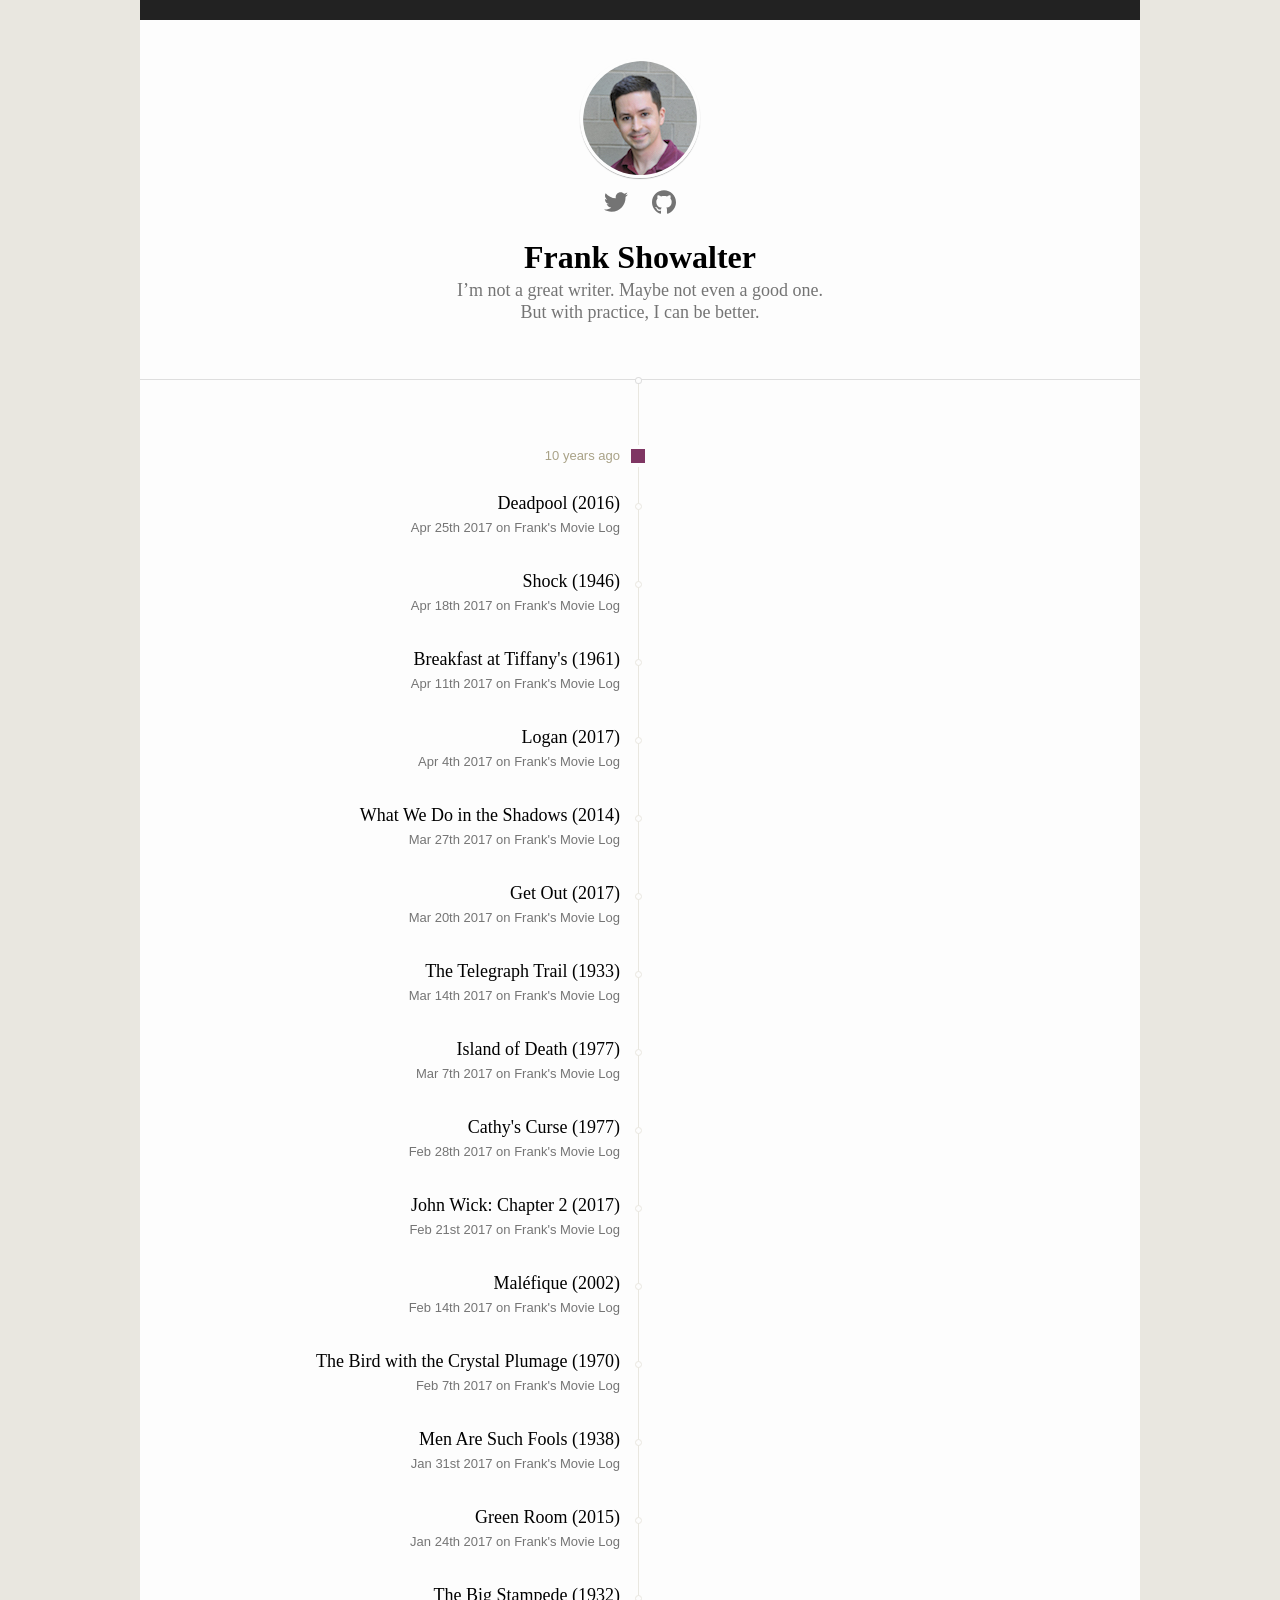
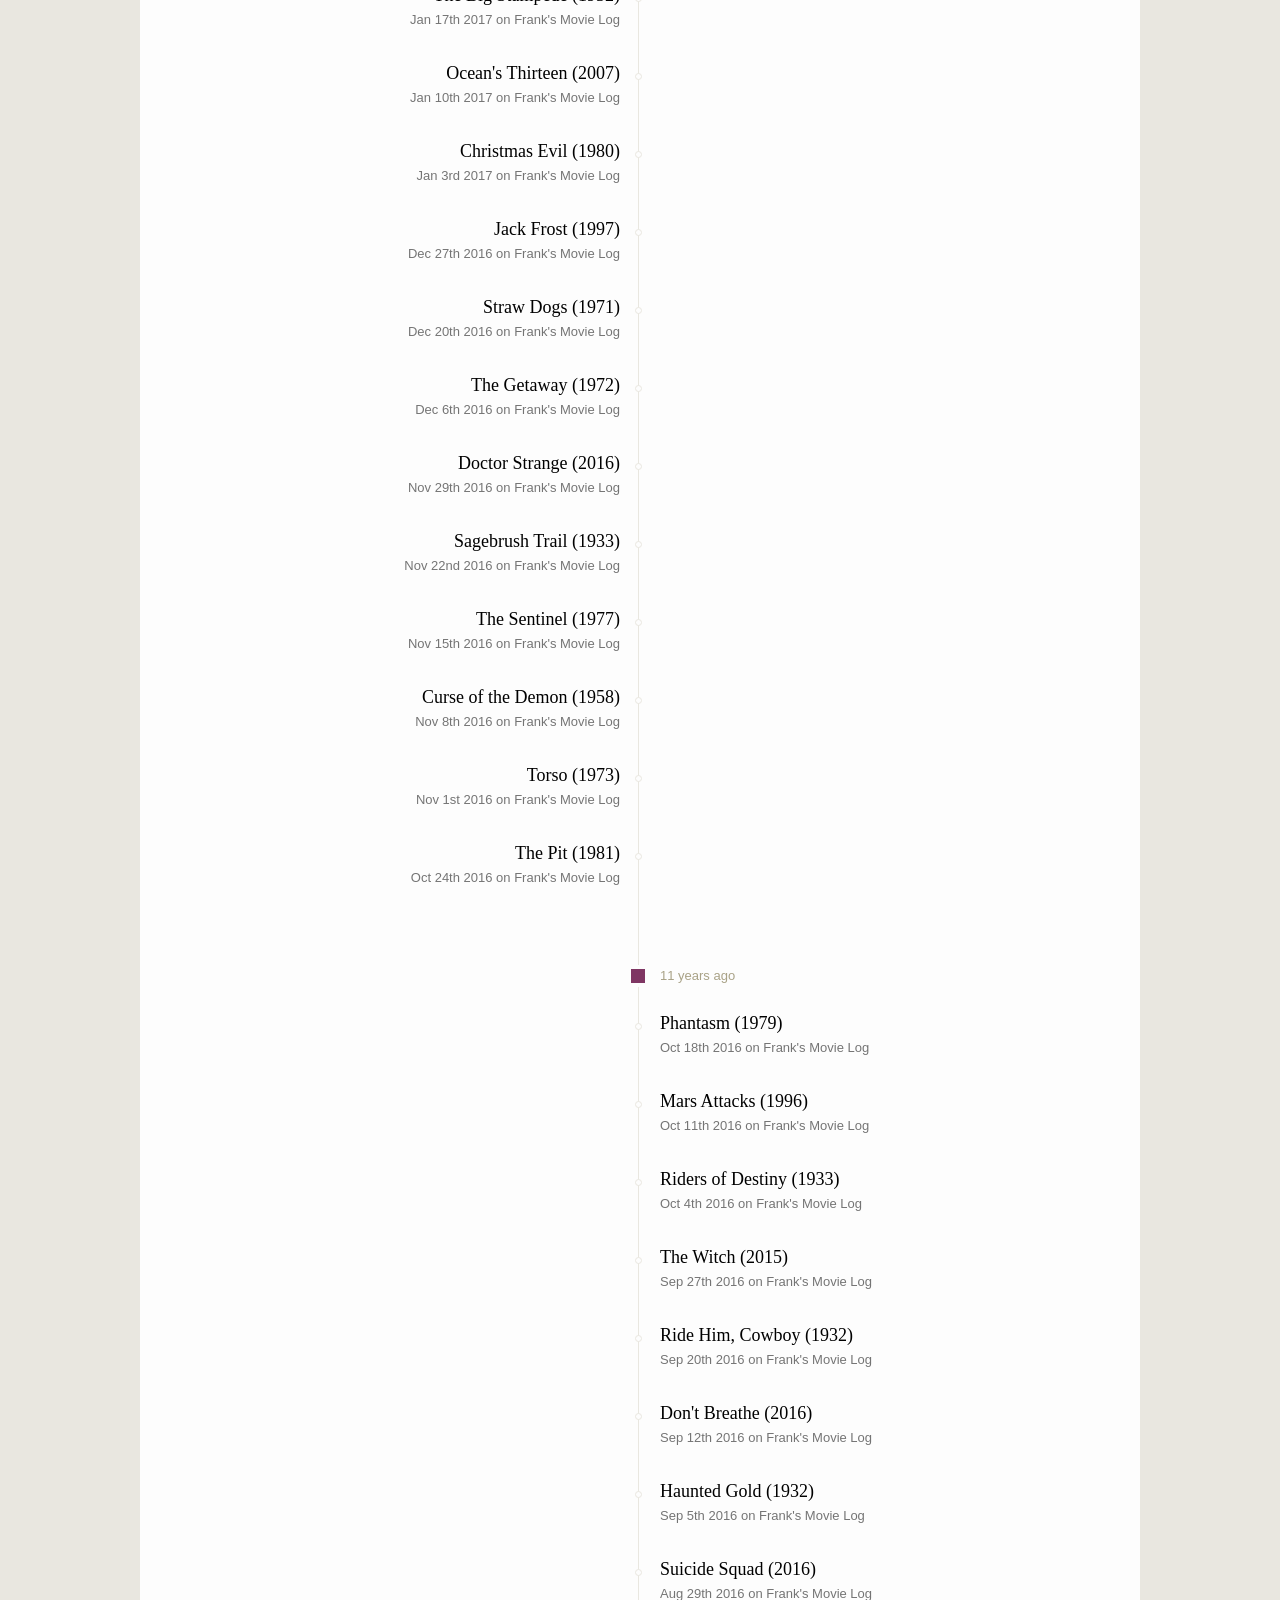
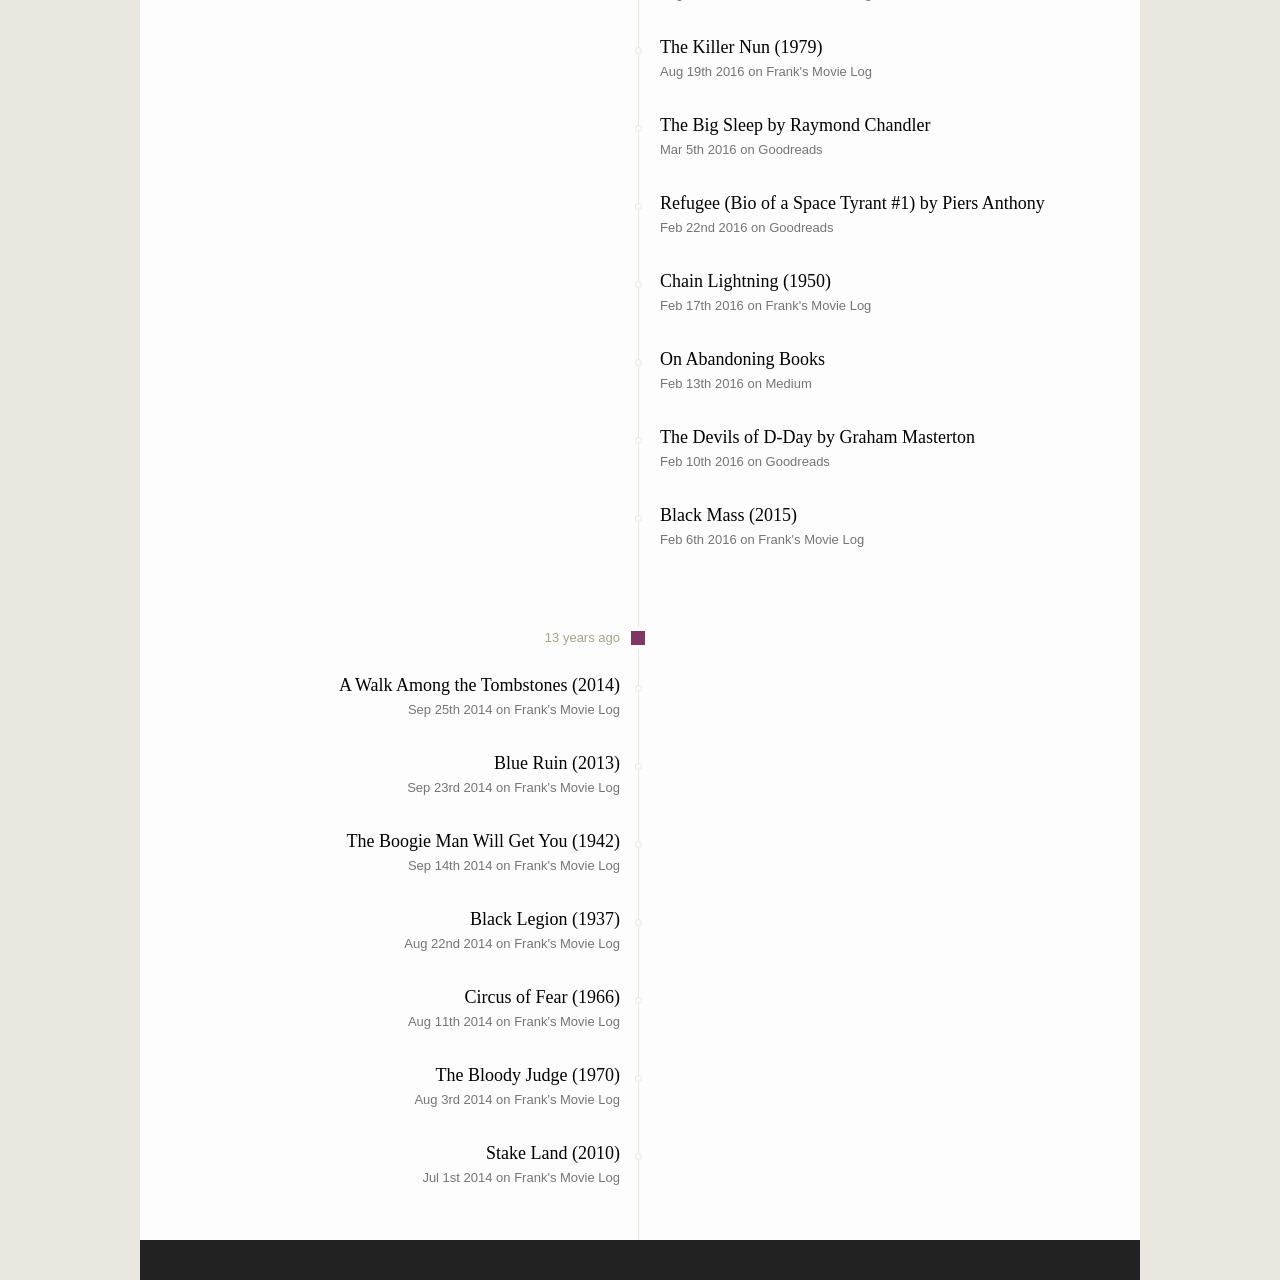
==== commit c5d23380: "Automated commit at 2017-04-25 03:35:07 UTC by middleman-deploy 1.0.0" ====
--- a/index.html
+++ b/index.html
@@ -1,5 +1,5 @@
 <!DOCTYPE html> <html> <head> <meta charset=utf-8> <meta content='width=device-width initial-scale=1' name=viewport> <meta content='IE=edge' http-equiv=X-UA-Compatible> <title>Frank Showalter</title> <meta content='I’m not a great writer. Maybe not even a good one. But with practice I can be better.' name=description> <link href='/feed.xml' rel=alternate title=Feed type='application/atom+xml'> <style>body{background-color:#e9e7e0;font-family:"Charter", "Iowan Old Style", Georgia, Cambria, "Times New Roman", Times, serif;-webkit-font-feature-settings:'kern';font-feature-settings:'kern';-webkit-font-smoothing:antialiased;height:100%;margin:0;max-height:100%;padding:0;-webkit-text-size-adjust:100%;-ms-text-size-adjust:100%;text-size-adjust:100%}*,*::before,*::after{box-sizing:inherit}html{box-sizing:border-box;height:100%;max-height:100%}.fs_mast{-webkit-align-items:center;-ms-flex-align:center;align-items:center;background:#fdfdfd;border-bottom:1px solid rgba(0,0,0,0.12);border-top:20px solid #222;display:-webkit-flex;display:-ms-flexbox;display:flex;-webkit-flex-direction:column;-ms-flex-direction:column;flex-direction:column;height:40%;-webkit-justify-content:center;-ms-flex-pack:center;justify-content:center;margin:0 auto;max-height:500px;max-width:1000px;min-height:380px;padding:0 20px;position:relative}.fs_mast::after{background:#fdfdfd;border:rgba(0,0,0,0.12) 1px solid;border-radius:100%;bottom:-5px;content:'';display:block;height:7px;left:50%;margin-left:-5px;position:absolute;width:7px;z-index:500}.fs_mast-avatar{border:3px solid #fdfdfd;border-radius:100%;box-shadow:0 1px 1px rgba(0,0,0,0.3);display:inline-block;height:120px;overflow:hidden;width:120px;z-index:500}.fs_mast-avatar_image{border-radius:50%;margin-bottom:20px;width:120px}.fs_mast-social{margin:12px 0 0}.fs_mast-social_link{margin:0 10px;text-decoration:none}.fs_mast-social_link path{fill:rgba(0,0,0,0.54);transition:fill ease .3s}.fs_mast-social_link:hover path{fill:#7f3663}.fs_mast-header{font-size:32px;font-weight:bold;margin-bottom:0;text-align:center}.fs_mast-slug{color:rgba(0,0,0,0.54);font-size:18px;line-height:1.2;margin-top:4px;max-width:420px;text-align:center}@media (min-width: 48em){.nowrap{white-space:nowrap}}.fs_timeline{background:#fdfdfd;border-bottom:solid 40px #222;margin:0 auto;max-width:1000px;padding:20px 0;position:relative}.fs_timeline::before{background-color:#e9e7e0;bottom:0;content:'';left:30px;margin-left:-1px;position:absolute;top:0;width:1px;z-index:100}@media (min-width: 48em){.fs_timeline::before{left:50%;margin-left:-2px}}.fs_timeline-group,.fs_timeline-group--even{list-style-type:none;margin-top:39px;padding-left:40px;position:relative}.fs_timeline-group::before,.fs_timeline-group--even::before{background-clip:content-box;background-color:#7f3663;border:4px solid #fdfdfd;border-radius:0;content:'';height:22px;left:30px;margin-left:-11px;position:absolute;top:6px;width:22px;z-index:200}@media (min-width: 48em){.fs_timeline-group,.fs_timeline-group--even{max-width:50%;padding:0 20px 0 40px;right:0;text-align:right}.fs_timeline-group::before,.fs_timeline-group--even::before{left:auto;right:-9px}}@media (min-width: 48em){.fs_timeline-group--even{left:50%;padding:0 40px 0 20px;text-align:left}.fs_timeline-group--even::before{left:-2px;right:auto}}@media (min-width: 48em){.fs_timeline-group--even .fs_timeline-event::after{left:-20px;right:auto}}.fs_timeline-subheader{color:#a9a287;display:inline-block;font-family:-apple-system, BlinkMacSystemFont, "Segoe UI", Roboto, Oxygen, Ubuntu, Cantarell, "Open Sans", "Helvetica Neue", sans-serif;font-size:13px;line-height:1;padding:10px;text-rendering:optimizeLegibility}@media (min-width: 48em){.fs_timeline-subheader{padding:10px 0}}.fs_timeline-events{margin:0;padding:10px}@media (min-width: 48em){.fs_timeline-events{padding:10px 0}}.fs_timeline-event{list-style-type:none;margin:0;padding:10px 0;position:relative}.fs_timeline-event::after{background:#fdfdfd;border:#e9e7e0 1px solid;border-radius:100%;content:'';display:block;height:7px;left:-19px;margin-left:-5px;position:absolute;top:21px;width:7px;z-index:500}@media (min-width: 48em){.fs_timeline-event{padding:10px 0}.fs_timeline-event::after{left:auto;right:-22px}}.fs_timeline-event_heading{color:#000;line-height:normal;margin:0;padding-bottom:6px}.fs_timeline-event_link{color:inherit;font-size:18px;font-weight:300;margin:0;text-decoration:none;text-rendering:optimizeLegibility}.fs_timeline-event_link:hover{color:#7f3663}.fs_timeline-event_slug{color:rgba(0,0,0,0.54);font-family:-apple-system, BlinkMacSystemFont, "Segoe UI", Roboto, Oxygen, Ubuntu, Cantarell, "Open Sans", "Helvetica Neue", sans-serif;font-size:13px;margin:0 0 15px;text-rendering:optimizeLegibility}
-    </style> </head> <body> <header class=fs_mast> <div class=fs_mast-avatar> <img class=fs_mast-avatar_image srcset="/images/frank2x.jpg 2x, /images/frank3x.jpg 3x" alt="Frank Showalter" width=120 height=120 src="/images/frank.jpg"/> </div> <div class=fs_mast-social> <a class=fs_mast-social_link href='https://twitter.com/FrankShowalter'> <svg version="1.1" xmlns="http://www.w3.org/2000/svg" x=0px y=0px width=24px height=24px viewbox="0 0 100 100" style="enable-background:new 0 0 100 100;" xmlns:xlink="http://www.w3.org/1999/xlink" xml:space=preserve> <path id=twitter class=st12 d="M100,19c-3.7,1.6-7.6,2.7-11.8,3.2c4.2-2.5,7.5-6.6,9-11.4c-4,2.4-8.4,4.1-13,5c-3.7-4-9.1-6.5-15-6.5 c-11.3,0-20.5,9.2-20.5,20.5c0,1.6,0.2,3.2,0.5,4.7c-17.1-0.9-32.2-9-42.3-21.4c-1.8,3-2.8,6.6-2.8,10.3c0,7.1,3.6,13.4,9.1,17.1 c-3.4-0.1-6.5-1-9.3-2.6c0,0.1,0,0.2,0,0.3c0,9.9,7.1,18.2,16.5,20.1c-1.7,0.5-3.5,0.7-5.4,0.7c-1.3,0-2.6-0.1-3.9-0.4 c2.6,8.1,10.2,14.1,19.2,14.2c-7,5.5-15.9,8.8-25.5,8.8c-1.7,0-3.3-0.1-4.9-0.3c9.1,5.8,19.9,9.2,31.4,9.2 c37.7,0,58.4-31.3,58.4-58.4c0-0.9,0-1.8-0.1-2.7C93.8,26.7,97.3,23.1,100,19z"></path> </svg> </a> <a class=fs_mast-social_link href='https://github.com/fshowalter'> <svg version="1.1" xmlns="http://www.w3.org/2000/svg" x=0px y=0px width=24px height=24px viewbox="0 0 100 100" style="enable-background:new 0 0 100 100;" xmlns:xlink="http://www.w3.org/1999/xlink" xml:space=preserve> <path id=github class=st12 d="M65.8,98.7c-2.5,0.5-3.4-1.1-3.4-2.4c0-1.6,0.1-7,0.1-13.7c0-4.7-1.6-7.7-3.4-9.3 c11.1-1.2,22.8-5.5,22.8-24.7c0-5.5-1.9-9.9-5.1-13.4c0.5-1.3,2.2-6.3-0.5-13.2c0,0-4.2-1.3-13.7,5.1c-4-1.1-8.3-1.7-12.5-1.7 c-4.2,0-8.5,0.6-12.5,1.7C27.9,20.6,23.7,22,23.7,22c-2.7,6.9-1,12-0.5,13.2c-3.2,3.5-5.2,8-5.2,13.4c0,19.2,11.7,23.4,22.8,24.7 c-1.4,1.2-2.7,3.5-3.2,6.7c-2.9,1.3-10.1,3.5-14.5-4.2c0,0-2.6-4.8-7.7-5.2c0,0-4.9-0.1-0.3,3c0,0,3.3,1.5,5.6,7.3 c0,0,2.9,8.9,16.8,5.9c0,4.2,0.1,8.1,0.1,9.3c0,1.3-0.9,2.9-3.4,2.4C14.3,92.1,0,73.3,0,51.2c0-27.6,22.4-50,50-50 c27.6,0,50,22.4,50,50C100,73.3,85.7,92.1,65.8,98.7z"></path> </svg> </a> </div> <h1 class=fs_mast-header>Frank Showalter</h1> <p class=fs_mast-slug> I’m not a great writer. Maybe not even a good one. <span class=nowrap>But with practice, I can be better.</span> </p> </header> <main> <ul class=fs_timeline id=list> <li class=fs_timeline-event data-date='2017-04-18T03:06:00Z'> <h3 class=fs_timeline-event_heading> <a class=fs_timeline-event_link href='https://www.franksmovielog.com/reviews/shock-1946/'> Shock (1946) </a> </h3> <p class=fs_timeline-event_slug> <time datetime="2017-04-18T03:06:00Z">Apr 18th 2017</time> on Frank's Movie Log </p> </li> <li class=fs_timeline-event data-date='2017-04-11T01:28:00Z'> <h3 class=fs_timeline-event_heading> <a class=fs_timeline-event_link href='https://www.franksmovielog.com/reviews/breakfast-at-tiffanys-1961/'> Breakfast at Tiffany's (1961) </a> </h3> <p class=fs_timeline-event_slug> <time datetime="2017-04-11T01:28:00Z">Apr 11th 2017</time> on Frank's Movie Log </p> </li> <li class=fs_timeline-event data-date='2017-04-04T03:45:00Z'> <h3 class=fs_timeline-event_heading> <a class=fs_timeline-event_link href='https://www.franksmovielog.com/reviews/logan-2017/'> Logan (2017) </a> </h3> <p class=fs_timeline-event_slug> <time datetime="2017-04-04T03:45:00Z">Apr 4th 2017</time> on Frank's Movie Log </p> </li> <li class=fs_timeline-event data-date='2017-03-27T04:04:00Z'> <h3 class=fs_timeline-event_heading> <a class=fs_timeline-event_link href='https://www.franksmovielog.com/reviews/what-we-do-in-the-shadows-2014/'> What We Do in the Shadows (2014) </a> </h3> <p class=fs_timeline-event_slug> <time datetime="2017-03-27T04:04:00Z">Mar 27th 2017</time> on Frank's Movie Log </p> </li> <li class=fs_timeline-event data-date='2017-03-20T04:14:00Z'> <h3 class=fs_timeline-event_heading> <a class=fs_timeline-event_link href='https://www.franksmovielog.com/reviews/get-out-2017/'> Get Out (2017) </a> </h3> <p class=fs_timeline-event_slug> <time datetime="2017-03-20T04:14:00Z">Mar 20th 2017</time> on Frank's Movie Log </p> </li> <li class=fs_timeline-event data-date='2017-03-14T02:09:58Z'> <h3 class=fs_timeline-event_heading> <a class=fs_timeline-event_link href='https://www.franksmovielog.com/reviews/the-telegraph-trail-1933/'> The Telegraph Trail (1933) </a> </h3> <p class=fs_timeline-event_slug> <time datetime="2017-03-14T02:09:58Z">Mar 14th 2017</time> on Frank's Movie Log </p> </li> <li class=fs_timeline-event data-date='2017-03-07T02:04:58Z'> <h3 class=fs_timeline-event_heading> <a class=fs_timeline-event_link href='https://www.franksmovielog.com/reviews/island-of-death-1977/'> Island of Death (1977) </a> </h3> <p class=fs_timeline-event_slug> <time datetime="2017-03-07T02:04:58Z">Mar 7th 2017</time> on Frank's Movie Log </p> </li> <li class=fs_timeline-event data-date='2017-02-28T02:09:00Z'> <h3 class=fs_timeline-event_heading> <a class=fs_timeline-event_link href='https://www.franksmovielog.com/reviews/cathys-curse-1977/'> Cathy's Curse (1977) </a> </h3> <p class=fs_timeline-event_slug> <time datetime="2017-02-28T02:09:00Z">Feb 28th 2017</time> on Frank's Movie Log </p> </li> <li class=fs_timeline-event data-date='2017-02-21T02:09:00Z'> <h3 class=fs_timeline-event_heading> <a class=fs_timeline-event_link href='https://www.franksmovielog.com/reviews/john-wick-chapter-2-2017/'> John Wick: Chapter 2 (2017) </a> </h3> <p class=fs_timeline-event_slug> <time datetime="2017-02-21T02:09:00Z">Feb 21st 2017</time> on Frank's Movie Log </p> </li> <li class=fs_timeline-event data-date='2017-02-14T03:18:00Z'> <h3 class=fs_timeline-event_heading> <a class=fs_timeline-event_link href='https://www.franksmovielog.com/reviews/malefique-2002/'> Maléfique (2002) </a> </h3> <p class=fs_timeline-event_slug> <time datetime="2017-02-14T03:18:00Z">Feb 14th 2017</time> on Frank's Movie Log </p> </li> <li class=fs_timeline-event data-date='2017-02-07T00:49:00Z'> <h3 class=fs_timeline-event_heading> <a class=fs_timeline-event_link href='https://www.franksmovielog.com/reviews/the-bird-with-the-crystal-plumage-1970/'> The Bird with the Crystal Plumage (1970) </a> </h3> <p class=fs_timeline-event_slug> <time datetime="2017-02-07T00:49:00Z">Feb 7th 2017</time> on Frank's Movie Log </p> </li> <li class=fs_timeline-event data-date='2017-01-31T01:57:00Z'> <h3 class=fs_timeline-event_heading> <a class=fs_timeline-event_link href='https://www.franksmovielog.com/reviews/men-are-such-fools-1938/'> Men Are Such Fools (1938) </a> </h3> <p class=fs_timeline-event_slug> <time datetime="2017-01-31T01:57:00Z">Jan 31st 2017</time> on Frank's Movie Log </p> </li> <li class=fs_timeline-event data-date='2017-01-24T01:57:00Z'> <h3 class=fs_timeline-event_heading> <a class=fs_timeline-event_link href='https://www.franksmovielog.com/reviews/green-room-2015/'> Green Room (2015) </a> </h3> <p class=fs_timeline-event_slug> <time datetime="2017-01-24T01:57:00Z">Jan 24th 2017</time> on Frank's Movie Log </p> </li> <li class=fs_timeline-event data-date='2017-01-17T01:41:00Z'> <h3 class=fs_timeline-event_heading> <a class=fs_timeline-event_link href='https://www.franksmovielog.com/reviews/the-big-stampede-1932/'> The Big Stampede (1932) </a> </h3> <p class=fs_timeline-event_slug> <time datetime="2017-01-17T01:41:00Z">Jan 17th 2017</time> on Frank's Movie Log </p> </li> <li class=fs_timeline-event data-date='2017-01-10T03:32:00Z'> <h3 class=fs_timeline-event_heading> <a class=fs_timeline-event_link href='https://www.franksmovielog.com/reviews/oceans-thirteen-2007/'> Ocean's Thirteen (2007) </a> </h3> <p class=fs_timeline-event_slug> <time datetime="2017-01-10T03:32:00Z">Jan 10th 2017</time> on Frank's Movie Log </p> </li> <li class=fs_timeline-event data-date='2017-01-03T02:52:00Z'> <h3 class=fs_timeline-event_heading> <a class=fs_timeline-event_link href='https://www.franksmovielog.com/reviews/christmas-evil-1980/'> Christmas Evil (1980) </a> </h3> <p class=fs_timeline-event_slug> <time datetime="2017-01-03T02:52:00Z">Jan 3rd 2017</time> on Frank's Movie Log </p> </li> <li class=fs_timeline-event data-date='2016-12-27T02:15:00Z'> <h3 class=fs_timeline-event_heading> <a class=fs_timeline-event_link href='https://www.franksmovielog.com/reviews/jack-frost-1997/'> Jack Frost (1997) </a> </h3> <p class=fs_timeline-event_slug> <time datetime="2016-12-27T02:15:00Z">Dec 27th 2016</time> on Frank's Movie Log </p> </li> <li class=fs_timeline-event data-date='2016-12-20T02:12:00Z'> <h3 class=fs_timeline-event_heading> <a class=fs_timeline-event_link href='https://www.franksmovielog.com/reviews/straw-dogs-1971/'> Straw Dogs (1971) </a> </h3> <p class=fs_timeline-event_slug> <time datetime="2016-12-20T02:12:00Z">Dec 20th 2016</time> on Frank's Movie Log </p> </li> <li class=fs_timeline-event data-date='2016-12-06T03:05:00Z'> <h3 class=fs_timeline-event_heading> <a class=fs_timeline-event_link href='https://www.franksmovielog.com/reviews/the-getaway-1972/'> The Getaway (1972) </a> </h3> <p class=fs_timeline-event_slug> <time datetime="2016-12-06T03:05:00Z">Dec 6th 2016</time> on Frank's Movie Log </p> </li> <li class=fs_timeline-event data-date='2016-11-29T02:18:00Z'> <h3 class=fs_timeline-event_heading> <a class=fs_timeline-event_link href='https://www.franksmovielog.com/reviews/doctor-strange-2016/'> Doctor Strange (2016) </a> </h3> <p class=fs_timeline-event_slug> <time datetime="2016-11-29T02:18:00Z">Nov 29th 2016</time> on Frank's Movie Log </p> </li> <li class=fs_timeline-event data-date='2016-11-22T03:40:00Z'> <h3 class=fs_timeline-event_heading> <a class=fs_timeline-event_link href='https://www.franksmovielog.com/reviews/sagebrush-trail-1933/'> Sagebrush Trail (1933) </a> </h3> <p class=fs_timeline-event_slug> <time datetime="2016-11-22T03:40:00Z">Nov 22nd 2016</time> on Frank's Movie Log </p> </li> <li class=fs_timeline-event data-date='2016-11-15T01:08:00Z'> <h3 class=fs_timeline-event_heading> <a class=fs_timeline-event_link href='https://www.franksmovielog.com/reviews/the-sentinel-1977/'> The Sentinel (1977) </a> </h3> <p class=fs_timeline-event_slug> <time datetime="2016-11-15T01:08:00Z">Nov 15th 2016</time> on Frank's Movie Log </p> </li> <li class=fs_timeline-event data-date='2016-11-08T03:11:00Z'> <h3 class=fs_timeline-event_heading> <a class=fs_timeline-event_link href='https://www.franksmovielog.com/reviews/curse-of-the-demon-1958/'> Curse of the Demon (1958) </a> </h3> <p class=fs_timeline-event_slug> <time datetime="2016-11-08T03:11:00Z">Nov 8th 2016</time> on Frank's Movie Log </p> </li> <li class=fs_timeline-event data-date='2016-11-01T01:24:00Z'> <h3 class=fs_timeline-event_heading> <a class=fs_timeline-event_link href='https://www.franksmovielog.com/reviews/torso-1973/'> Torso (1973) </a> </h3> <p class=fs_timeline-event_slug> <time datetime="2016-11-01T01:24:00Z">Nov 1st 2016</time> on Frank's Movie Log </p> </li> <li class=fs_timeline-event data-date='2016-10-24T19:04:00Z'> <h3 class=fs_timeline-event_heading> <a class=fs_timeline-event_link href='https://www.franksmovielog.com/reviews/the-pit-1981/'> The Pit (1981) </a> </h3> <p class=fs_timeline-event_slug> <time datetime="2016-10-24T19:04:00Z">Oct 24th 2016</time> on Frank's Movie Log </p> </li> <li class=fs_timeline-event data-date='2016-10-18T00:44:00Z'> <h3 class=fs_timeline-event_heading> <a class=fs_timeline-event_link href='https://www.franksmovielog.com/reviews/phantasm-1979/'> Phantasm (1979) </a> </h3> <p class=fs_timeline-event_slug> <time datetime="2016-10-18T00:44:00Z">Oct 18th 2016</time> on Frank's Movie Log </p> </li> <li class=fs_timeline-event data-date='2016-10-11T00:28:00Z'> <h3 class=fs_timeline-event_heading> <a class=fs_timeline-event_link href='https://www.franksmovielog.com/reviews/mars-attacks-1996/'> Mars Attacks (1996) </a> </h3> <p class=fs_timeline-event_slug> <time datetime="2016-10-11T00:28:00Z">Oct 11th 2016</time> on Frank's Movie Log </p> </li> <li class=fs_timeline-event data-date='2016-10-04T00:57:00Z'> <h3 class=fs_timeline-event_heading> <a class=fs_timeline-event_link href='https://www.franksmovielog.com/reviews/riders-of-destiny-1933/'> Riders of Destiny (1933) </a> </h3> <p class=fs_timeline-event_slug> <time datetime="2016-10-04T00:57:00Z">Oct 4th 2016</time> on Frank's Movie Log </p> </li> <li class=fs_timeline-event data-date='2016-09-27T00:06:00Z'> <h3 class=fs_timeline-event_heading> <a class=fs_timeline-event_link href='https://www.franksmovielog.com/reviews/the-witch-2015/'> The Witch (2015) </a> </h3> <p class=fs_timeline-event_slug> <time datetime="2016-09-27T00:06:00Z">Sep 27th 2016</time> on Frank's Movie Log </p> </li> <li class=fs_timeline-event data-date='2016-09-20T02:02:00Z'> <h3 class=fs_timeline-event_heading> <a class=fs_timeline-event_link href='https://www.franksmovielog.com/reviews/ride-him-cowboy-1932/'> Ride Him, Cowboy (1932) </a> </h3> <p class=fs_timeline-event_slug> <time datetime="2016-09-20T02:02:00Z">Sep 20th 2016</time> on Frank's Movie Log </p> </li> <li class=fs_timeline-event data-date='2016-09-12T23:53:00Z'> <h3 class=fs_timeline-event_heading> <a class=fs_timeline-event_link href='https://www.franksmovielog.com/reviews/dont-breathe-2016/'> Don't Breathe (2016) </a> </h3> <p class=fs_timeline-event_slug> <time datetime="2016-09-12T23:53:00Z">Sep 12th 2016</time> on Frank's Movie Log </p> </li> <li class=fs_timeline-event data-date='2016-09-05T18:58:00Z'> <h3 class=fs_timeline-event_heading> <a class=fs_timeline-event_link href='https://www.franksmovielog.com/reviews/haunted-gold-1932/'> Haunted Gold (1932) </a> </h3> <p class=fs_timeline-event_slug> <time datetime="2016-09-05T18:58:00Z">Sep 5th 2016</time> on Frank's Movie Log </p> </li> <li class=fs_timeline-event data-date=2016-08-29> <h3 class=fs_timeline-event_heading> <a class=fs_timeline-event_link href='https://www.franksmovielog.com/reviews/suicide-squad-2016/'> Suicide Squad (2016) </a> </h3> <p class=fs_timeline-event_slug> <time datetime=2016-08-29>Aug 29th 2016</time> on Frank's Movie Log </p> </li> <li class=fs_timeline-event data-date=2016-08-19> <h3 class=fs_timeline-event_heading> <a class=fs_timeline-event_link href='https://www.franksmovielog.com/reviews/the-killer-nun-1979/'> The Killer Nun (1979) </a> </h3> <p class=fs_timeline-event_slug> <time datetime=2016-08-19>Aug 19th 2016</time> on Frank's Movie Log </p> </li> <li class=fs_timeline-event data-date='2016-03-05T11:23:00Z'> <h3 class=fs_timeline-event_heading> <a class=fs_timeline-event_link href='https://www.goodreads.com/review/show/359121899'> The Big Sleep by Raymond Chandler </a> </h3> <p class=fs_timeline-event_slug> <time datetime="2016-03-05T11:23:00Z">Mar 5th 2016</time> on Goodreads </p> </li> <li class=fs_timeline-event data-date='2016-02-22T11:46:00Z'> <h3 class=fs_timeline-event_heading> <a class=fs_timeline-event_link href='https://www.goodreads.com/review/show/359293257'> Refugee (Bio of a Space Tyrant #1) by Piers Anthony </a> </h3> <p class=fs_timeline-event_slug> <time datetime="2016-02-22T11:46:00Z">Feb 22nd 2016</time> on Goodreads </p> </li> <li class=fs_timeline-event data-date='2016-02-17T11:58:00Z'> <h3 class=fs_timeline-event_heading> <a class=fs_timeline-event_link href='https://www.franksmovielog.com/reviews/chain-lightning-1950/'> Chain Lightning (1950) </a> </h3> <p class=fs_timeline-event_slug> <time datetime="2016-02-17T11:58:00Z">Feb 17th 2016</time> on Frank's Movie Log </p> </li> <li class=fs_timeline-event data-date='2016-02-13T20:24:00Z'> <h3 class=fs_timeline-event_heading> <a class=fs_timeline-event_link href='https://medium.com/@frankshowalter/on-abandoning-books-34a100bbe004'> On Abandoning Books </a> </h3> <p class=fs_timeline-event_slug> <time datetime="2016-02-13T20:24:00Z">Feb 13th 2016</time> on Medium </p> </li> <li class=fs_timeline-event data-date='2016-02-10T11:31:00Z'> <h3 class=fs_timeline-event_heading> <a class=fs_timeline-event_link href='https://www.goodreads.com/review/show/359175824'> The Devils of D-Day by Graham Masterton </a> </h3> <p class=fs_timeline-event_slug> <time datetime="2016-02-10T11:31:00Z">Feb 10th 2016</time> on Goodreads </p> </li> <li class=fs_timeline-event data-date='2016-02-06T19:31:02Z'> <h3 class=fs_timeline-event_heading> <a class=fs_timeline-event_link href='https://www.franksmovielog.com/reviews/black-mass-2015/'> Black Mass (2015) </a> </h3> <p class=fs_timeline-event_slug> <time datetime="2016-02-06T19:31:02Z">Feb 6th 2016</time> on Frank's Movie Log </p> </li> <li class=fs_timeline-event data-date='2014-09-25T12:00:00Z'> <h3 class=fs_timeline-event_heading> <a class=fs_timeline-event_link href='https://www.franksmovielog.com/reviews/a-walk-among-the-tombstones-2014/'> A Walk Among the Tombstones (2014) </a> </h3> <p class=fs_timeline-event_slug> <time datetime="2014-09-25T12:00:00Z">Sep 25th 2014</time> on Frank's Movie Log </p> </li> <li class=fs_timeline-event data-date='2014-09-23T02:05:00Z'> <h3 class=fs_timeline-event_heading> <a class=fs_timeline-event_link href='https://www.franksmovielog.com/reviews/blue-ruin-2013/'> Blue Ruin (2013) </a> </h3> <p class=fs_timeline-event_slug> <time datetime="2014-09-23T02:05:00Z">Sep 23rd 2014</time> on Frank's Movie Log </p> </li> <li class=fs_timeline-event data-date='2014-09-14T00:12:00Z'> <h3 class=fs_timeline-event_heading> <a class=fs_timeline-event_link href='https://www.franksmovielog.com/reviews/the-boogie-man-will-get-you-1942/'> The Boogie Man Will Get You (1942) </a> </h3> <p class=fs_timeline-event_slug> <time datetime="2014-09-14T00:12:00Z">Sep 14th 2014</time> on Frank's Movie Log </p> </li> <li class=fs_timeline-event data-date='2014-08-22T00:12:00Z'> <h3 class=fs_timeline-event_heading> <a class=fs_timeline-event_link href='https://www.franksmovielog.com/reviews/black-legion-1937/'> Black Legion (1937) </a> </h3> <p class=fs_timeline-event_slug> <time datetime="2014-08-22T00:12:00Z">Aug 22nd 2014</time> on Frank's Movie Log </p> </li> <li class=fs_timeline-event data-date='2014-08-11T12:00:00Z'> <h3 class=fs_timeline-event_heading> <a class=fs_timeline-event_link href='https://www.franksmovielog.com/reviews/circus-of-fear-1966/'> Circus of Fear (1966) </a> </h3> <p class=fs_timeline-event_slug> <time datetime="2014-08-11T12:00:00Z">Aug 11th 2014</time> on Frank's Movie Log </p> </li> <li class=fs_timeline-event data-date=2014-08-03> <h3 class=fs_timeline-event_heading> <a class=fs_timeline-event_link href='https://www.franksmovielog.com/reviews/the-bloody-judge-1970/'> The Bloody Judge (1970) </a> </h3> <p class=fs_timeline-event_slug> <time datetime=2014-08-03>Aug 3rd 2014</time> on Frank's Movie Log </p> </li> <li class=fs_timeline-event data-date=2014-07-01> <h3 class=fs_timeline-event_heading> <a class=fs_timeline-event_link href='https://www.franksmovielog.com/reviews/stake-land-2010/'> Stake Land (2010) </a> </h3> <p class=fs_timeline-event_slug> <time datetime=2014-07-01>Jul 1st 2014</time> on Frank's Movie Log </p> </li> </ul> </main> <script>!function(e){function t(e){var t,n=new Date(e),r=n.getTime(),a=[[60,"seconds",1],[120,"1 minute ago","1 minute from now"],[3600,"minutes",60],[7200,"1 hour ago","1 hour from now"],[86400,"hours",3600],[172800,"Yesterday","Tomorrow"],[604800,"days",86400],[1209600,"Last week","Next week"],[2419200,"weeks",604800],[4838400,"Last month","Next month"],[29030400,"months",2419200],[58060800,"Last year","Next year"],[290304e4,"years",29030400]],o=0,i=a[o],u=(+new Date-r)/1e3,c="ago",s=new Date;if(0===u)return"Just now";if(u>172800&&(n.setHours(0,0,0),u=(+new Date-n.getTime())/1e3),u>2419200&&58060800>u)return t=s.getMonth()-n.getMonth()+12*(s.getYear()-n.getYear()),1===t?"Last month":t+" months ago";for(;i;){if(u<i[0])return"string"==typeof i[2]?i[1]:Math.floor(u/i[2])+" "+i[1]+" "+c;o++,i=a[o]}return r}function n(e,t){var n;for(n=0;n<e.length;n++)t(e[n],n)}function r(e){var r,a,o={};return n(e,function(e){r=e.cloneNode(!0),a=t(e.getAttribute("data-date")),o[a]=o[a]||[],o[a].push(r)}),o}function a(t){var n=e.createElement("ul");return n.className="fs_timeline-events",t.forEach(function(e){n.appendChild(e)}),n}function o(t,n){var r=e.createElement("li"),o=e.createElement("span");return r.className="fs_timeline-group",o.className="fs_timeline-subheader",o.appendChild(e.createTextNode(t)),r.appendChild(o),r.appendChild(a(n[t])),r}function i(e,t){var n,r=e.cloneNode(!1),a=!1;Object.keys(t).forEach(function(e){n=o(e,t),a&&(n.className=n.className+"--even"),r.appendChild(n),a=!a}),e.parentNode.replaceChild(r,e)}function u(){var t=e.querySelectorAll("[data-date]"),n=e.querySelector("#list"),a=r(t);i(n,a),n=null}function c(e){var t=["th","st","nd","rd"],n=e%100;return e+(t[(n-20)%10]||t[n]||t[0])}function s(e){var t=new Date(e),n=t.toLocaleDateString(void 0,{month:"short"}),r=t.toLocaleDateString(void 0,{day:"numeric"}),a=t.toLocaleDateString(void 0,{year:"numeric"});return n+" "+c(r)+" "+a}function l(){var t,r=e.querySelectorAll("time");n(r,function(e){t=e.getAttribute("datetime"),e.textContent=s(t)})}l(),u()}(document);
+    </style> </head> <body> <header class=fs_mast> <div class=fs_mast-avatar> <img class=fs_mast-avatar_image srcset="/images/frank2x.jpg 2x, /images/frank3x.jpg 3x" alt="Frank Showalter" width=120 height=120 src="/images/frank.jpg"/> </div> <div class=fs_mast-social> <a class=fs_mast-social_link href='https://twitter.com/FrankShowalter'> <svg version="1.1" xmlns="http://www.w3.org/2000/svg" x=0px y=0px width=24px height=24px viewbox="0 0 100 100" style="enable-background:new 0 0 100 100;" xmlns:xlink="http://www.w3.org/1999/xlink" xml:space=preserve> <path id=twitter class=st12 d="M100,19c-3.7,1.6-7.6,2.7-11.8,3.2c4.2-2.5,7.5-6.6,9-11.4c-4,2.4-8.4,4.1-13,5c-3.7-4-9.1-6.5-15-6.5 c-11.3,0-20.5,9.2-20.5,20.5c0,1.6,0.2,3.2,0.5,4.7c-17.1-0.9-32.2-9-42.3-21.4c-1.8,3-2.8,6.6-2.8,10.3c0,7.1,3.6,13.4,9.1,17.1 c-3.4-0.1-6.5-1-9.3-2.6c0,0.1,0,0.2,0,0.3c0,9.9,7.1,18.2,16.5,20.1c-1.7,0.5-3.5,0.7-5.4,0.7c-1.3,0-2.6-0.1-3.9-0.4 c2.6,8.1,10.2,14.1,19.2,14.2c-7,5.5-15.9,8.8-25.5,8.8c-1.7,0-3.3-0.1-4.9-0.3c9.1,5.8,19.9,9.2,31.4,9.2 c37.7,0,58.4-31.3,58.4-58.4c0-0.9,0-1.8-0.1-2.7C93.8,26.7,97.3,23.1,100,19z"></path> </svg> </a> <a class=fs_mast-social_link href='https://github.com/fshowalter'> <svg version="1.1" xmlns="http://www.w3.org/2000/svg" x=0px y=0px width=24px height=24px viewbox="0 0 100 100" style="enable-background:new 0 0 100 100;" xmlns:xlink="http://www.w3.org/1999/xlink" xml:space=preserve> <path id=github class=st12 d="M65.8,98.7c-2.5,0.5-3.4-1.1-3.4-2.4c0-1.6,0.1-7,0.1-13.7c0-4.7-1.6-7.7-3.4-9.3 c11.1-1.2,22.8-5.5,22.8-24.7c0-5.5-1.9-9.9-5.1-13.4c0.5-1.3,2.2-6.3-0.5-13.2c0,0-4.2-1.3-13.7,5.1c-4-1.1-8.3-1.7-12.5-1.7 c-4.2,0-8.5,0.6-12.5,1.7C27.9,20.6,23.7,22,23.7,22c-2.7,6.9-1,12-0.5,13.2c-3.2,3.5-5.2,8-5.2,13.4c0,19.2,11.7,23.4,22.8,24.7 c-1.4,1.2-2.7,3.5-3.2,6.7c-2.9,1.3-10.1,3.5-14.5-4.2c0,0-2.6-4.8-7.7-5.2c0,0-4.9-0.1-0.3,3c0,0,3.3,1.5,5.6,7.3 c0,0,2.9,8.9,16.8,5.9c0,4.2,0.1,8.1,0.1,9.3c0,1.3-0.9,2.9-3.4,2.4C14.3,92.1,0,73.3,0,51.2c0-27.6,22.4-50,50-50 c27.6,0,50,22.4,50,50C100,73.3,85.7,92.1,65.8,98.7z"></path> </svg> </a> </div> <h1 class=fs_mast-header>Frank Showalter</h1> <p class=fs_mast-slug> I’m not a great writer. Maybe not even a good one. <span class=nowrap>But with practice, I can be better.</span> </p> </header> <main> <ul class=fs_timeline id=list> <li class=fs_timeline-event data-date='2017-04-25T03:27:00Z'> <h3 class=fs_timeline-event_heading> <a class=fs_timeline-event_link href='https://www.franksmovielog.com/reviews/deadpool-2016/'> Deadpool (2016) </a> </h3> <p class=fs_timeline-event_slug> <time datetime="2017-04-25T03:27:00Z">Apr 25th 2017</time> on Frank's Movie Log </p> </li> <li class=fs_timeline-event data-date='2017-04-18T03:06:00Z'> <h3 class=fs_timeline-event_heading> <a class=fs_timeline-event_link href='https://www.franksmovielog.com/reviews/shock-1946/'> Shock (1946) </a> </h3> <p class=fs_timeline-event_slug> <time datetime="2017-04-18T03:06:00Z">Apr 18th 2017</time> on Frank's Movie Log </p> </li> <li class=fs_timeline-event data-date='2017-04-11T01:28:00Z'> <h3 class=fs_timeline-event_heading> <a class=fs_timeline-event_link href='https://www.franksmovielog.com/reviews/breakfast-at-tiffanys-1961/'> Breakfast at Tiffany's (1961) </a> </h3> <p class=fs_timeline-event_slug> <time datetime="2017-04-11T01:28:00Z">Apr 11th 2017</time> on Frank's Movie Log </p> </li> <li class=fs_timeline-event data-date='2017-04-04T03:45:00Z'> <h3 class=fs_timeline-event_heading> <a class=fs_timeline-event_link href='https://www.franksmovielog.com/reviews/logan-2017/'> Logan (2017) </a> </h3> <p class=fs_timeline-event_slug> <time datetime="2017-04-04T03:45:00Z">Apr 4th 2017</time> on Frank's Movie Log </p> </li> <li class=fs_timeline-event data-date='2017-03-27T04:04:00Z'> <h3 class=fs_timeline-event_heading> <a class=fs_timeline-event_link href='https://www.franksmovielog.com/reviews/what-we-do-in-the-shadows-2014/'> What We Do in the Shadows (2014) </a> </h3> <p class=fs_timeline-event_slug> <time datetime="2017-03-27T04:04:00Z">Mar 27th 2017</time> on Frank's Movie Log </p> </li> <li class=fs_timeline-event data-date='2017-03-20T04:14:00Z'> <h3 class=fs_timeline-event_heading> <a class=fs_timeline-event_link href='https://www.franksmovielog.com/reviews/get-out-2017/'> Get Out (2017) </a> </h3> <p class=fs_timeline-event_slug> <time datetime="2017-03-20T04:14:00Z">Mar 20th 2017</time> on Frank's Movie Log </p> </li> <li class=fs_timeline-event data-date='2017-03-14T02:09:58Z'> <h3 class=fs_timeline-event_heading> <a class=fs_timeline-event_link href='https://www.franksmovielog.com/reviews/the-telegraph-trail-1933/'> The Telegraph Trail (1933) </a> </h3> <p class=fs_timeline-event_slug> <time datetime="2017-03-14T02:09:58Z">Mar 14th 2017</time> on Frank's Movie Log </p> </li> <li class=fs_timeline-event data-date='2017-03-07T02:04:58Z'> <h3 class=fs_timeline-event_heading> <a class=fs_timeline-event_link href='https://www.franksmovielog.com/reviews/island-of-death-1977/'> Island of Death (1977) </a> </h3> <p class=fs_timeline-event_slug> <time datetime="2017-03-07T02:04:58Z">Mar 7th 2017</time> on Frank's Movie Log </p> </li> <li class=fs_timeline-event data-date='2017-02-28T02:09:00Z'> <h3 class=fs_timeline-event_heading> <a class=fs_timeline-event_link href='https://www.franksmovielog.com/reviews/cathys-curse-1977/'> Cathy's Curse (1977) </a> </h3> <p class=fs_timeline-event_slug> <time datetime="2017-02-28T02:09:00Z">Feb 28th 2017</time> on Frank's Movie Log </p> </li> <li class=fs_timeline-event data-date='2017-02-21T02:09:00Z'> <h3 class=fs_timeline-event_heading> <a class=fs_timeline-event_link href='https://www.franksmovielog.com/reviews/john-wick-chapter-2-2017/'> John Wick: Chapter 2 (2017) </a> </h3> <p class=fs_timeline-event_slug> <time datetime="2017-02-21T02:09:00Z">Feb 21st 2017</time> on Frank's Movie Log </p> </li> <li class=fs_timeline-event data-date='2017-02-14T03:18:00Z'> <h3 class=fs_timeline-event_heading> <a class=fs_timeline-event_link href='https://www.franksmovielog.com/reviews/malefique-2002/'> Maléfique (2002) </a> </h3> <p class=fs_timeline-event_slug> <time datetime="2017-02-14T03:18:00Z">Feb 14th 2017</time> on Frank's Movie Log </p> </li> <li class=fs_timeline-event data-date='2017-02-07T00:49:00Z'> <h3 class=fs_timeline-event_heading> <a class=fs_timeline-event_link href='https://www.franksmovielog.com/reviews/the-bird-with-the-crystal-plumage-1970/'> The Bird with the Crystal Plumage (1970) </a> </h3> <p class=fs_timeline-event_slug> <time datetime="2017-02-07T00:49:00Z">Feb 7th 2017</time> on Frank's Movie Log </p> </li> <li class=fs_timeline-event data-date='2017-01-31T01:57:00Z'> <h3 class=fs_timeline-event_heading> <a class=fs_timeline-event_link href='https://www.franksmovielog.com/reviews/men-are-such-fools-1938/'> Men Are Such Fools (1938) </a> </h3> <p class=fs_timeline-event_slug> <time datetime="2017-01-31T01:57:00Z">Jan 31st 2017</time> on Frank's Movie Log </p> </li> <li class=fs_timeline-event data-date='2017-01-24T01:57:00Z'> <h3 class=fs_timeline-event_heading> <a class=fs_timeline-event_link href='https://www.franksmovielog.com/reviews/green-room-2015/'> Green Room (2015) </a> </h3> <p class=fs_timeline-event_slug> <time datetime="2017-01-24T01:57:00Z">Jan 24th 2017</time> on Frank's Movie Log </p> </li> <li class=fs_timeline-event data-date='2017-01-17T01:41:00Z'> <h3 class=fs_timeline-event_heading> <a class=fs_timeline-event_link href='https://www.franksmovielog.com/reviews/the-big-stampede-1932/'> The Big Stampede (1932) </a> </h3> <p class=fs_timeline-event_slug> <time datetime="2017-01-17T01:41:00Z">Jan 17th 2017</time> on Frank's Movie Log </p> </li> <li class=fs_timeline-event data-date='2017-01-10T03:32:00Z'> <h3 class=fs_timeline-event_heading> <a class=fs_timeline-event_link href='https://www.franksmovielog.com/reviews/oceans-thirteen-2007/'> Ocean's Thirteen (2007) </a> </h3> <p class=fs_timeline-event_slug> <time datetime="2017-01-10T03:32:00Z">Jan 10th 2017</time> on Frank's Movie Log </p> </li> <li class=fs_timeline-event data-date='2017-01-03T02:52:00Z'> <h3 class=fs_timeline-event_heading> <a class=fs_timeline-event_link href='https://www.franksmovielog.com/reviews/christmas-evil-1980/'> Christmas Evil (1980) </a> </h3> <p class=fs_timeline-event_slug> <time datetime="2017-01-03T02:52:00Z">Jan 3rd 2017</time> on Frank's Movie Log </p> </li> <li class=fs_timeline-event data-date='2016-12-27T02:15:00Z'> <h3 class=fs_timeline-event_heading> <a class=fs_timeline-event_link href='https://www.franksmovielog.com/reviews/jack-frost-1997/'> Jack Frost (1997) </a> </h3> <p class=fs_timeline-event_slug> <time datetime="2016-12-27T02:15:00Z">Dec 27th 2016</time> on Frank's Movie Log </p> </li> <li class=fs_timeline-event data-date='2016-12-20T02:12:00Z'> <h3 class=fs_timeline-event_heading> <a class=fs_timeline-event_link href='https://www.franksmovielog.com/reviews/straw-dogs-1971/'> Straw Dogs (1971) </a> </h3> <p class=fs_timeline-event_slug> <time datetime="2016-12-20T02:12:00Z">Dec 20th 2016</time> on Frank's Movie Log </p> </li> <li class=fs_timeline-event data-date='2016-12-06T03:05:00Z'> <h3 class=fs_timeline-event_heading> <a class=fs_timeline-event_link href='https://www.franksmovielog.com/reviews/the-getaway-1972/'> The Getaway (1972) </a> </h3> <p class=fs_timeline-event_slug> <time datetime="2016-12-06T03:05:00Z">Dec 6th 2016</time> on Frank's Movie Log </p> </li> <li class=fs_timeline-event data-date='2016-11-29T02:18:00Z'> <h3 class=fs_timeline-event_heading> <a class=fs_timeline-event_link href='https://www.franksmovielog.com/reviews/doctor-strange-2016/'> Doctor Strange (2016) </a> </h3> <p class=fs_timeline-event_slug> <time datetime="2016-11-29T02:18:00Z">Nov 29th 2016</time> on Frank's Movie Log </p> </li> <li class=fs_timeline-event data-date='2016-11-22T03:40:00Z'> <h3 class=fs_timeline-event_heading> <a class=fs_timeline-event_link href='https://www.franksmovielog.com/reviews/sagebrush-trail-1933/'> Sagebrush Trail (1933) </a> </h3> <p class=fs_timeline-event_slug> <time datetime="2016-11-22T03:40:00Z">Nov 22nd 2016</time> on Frank's Movie Log </p> </li> <li class=fs_timeline-event data-date='2016-11-15T01:08:00Z'> <h3 class=fs_timeline-event_heading> <a class=fs_timeline-event_link href='https://www.franksmovielog.com/reviews/the-sentinel-1977/'> The Sentinel (1977) </a> </h3> <p class=fs_timeline-event_slug> <time datetime="2016-11-15T01:08:00Z">Nov 15th 2016</time> on Frank's Movie Log </p> </li> <li class=fs_timeline-event data-date='2016-11-08T03:11:00Z'> <h3 class=fs_timeline-event_heading> <a class=fs_timeline-event_link href='https://www.franksmovielog.com/reviews/curse-of-the-demon-1958/'> Curse of the Demon (1958) </a> </h3> <p class=fs_timeline-event_slug> <time datetime="2016-11-08T03:11:00Z">Nov 8th 2016</time> on Frank's Movie Log </p> </li> <li class=fs_timeline-event data-date='2016-11-01T01:24:00Z'> <h3 class=fs_timeline-event_heading> <a class=fs_timeline-event_link href='https://www.franksmovielog.com/reviews/torso-1973/'> Torso (1973) </a> </h3> <p class=fs_timeline-event_slug> <time datetime="2016-11-01T01:24:00Z">Nov 1st 2016</time> on Frank's Movie Log </p> </li> <li class=fs_timeline-event data-date='2016-10-24T19:04:00Z'> <h3 class=fs_timeline-event_heading> <a class=fs_timeline-event_link href='https://www.franksmovielog.com/reviews/the-pit-1981/'> The Pit (1981) </a> </h3> <p class=fs_timeline-event_slug> <time datetime="2016-10-24T19:04:00Z">Oct 24th 2016</time> on Frank's Movie Log </p> </li> <li class=fs_timeline-event data-date='2016-10-18T00:44:00Z'> <h3 class=fs_timeline-event_heading> <a class=fs_timeline-event_link href='https://www.franksmovielog.com/reviews/phantasm-1979/'> Phantasm (1979) </a> </h3> <p class=fs_timeline-event_slug> <time datetime="2016-10-18T00:44:00Z">Oct 18th 2016</time> on Frank's Movie Log </p> </li> <li class=fs_timeline-event data-date='2016-10-11T00:28:00Z'> <h3 class=fs_timeline-event_heading> <a class=fs_timeline-event_link href='https://www.franksmovielog.com/reviews/mars-attacks-1996/'> Mars Attacks (1996) </a> </h3> <p class=fs_timeline-event_slug> <time datetime="2016-10-11T00:28:00Z">Oct 11th 2016</time> on Frank's Movie Log </p> </li> <li class=fs_timeline-event data-date='2016-10-04T00:57:00Z'> <h3 class=fs_timeline-event_heading> <a class=fs_timeline-event_link href='https://www.franksmovielog.com/reviews/riders-of-destiny-1933/'> Riders of Destiny (1933) </a> </h3> <p class=fs_timeline-event_slug> <time datetime="2016-10-04T00:57:00Z">Oct 4th 2016</time> on Frank's Movie Log </p> </li> <li class=fs_timeline-event data-date='2016-09-27T00:06:00Z'> <h3 class=fs_timeline-event_heading> <a class=fs_timeline-event_link href='https://www.franksmovielog.com/reviews/the-witch-2015/'> The Witch (2015) </a> </h3> <p class=fs_timeline-event_slug> <time datetime="2016-09-27T00:06:00Z">Sep 27th 2016</time> on Frank's Movie Log </p> </li> <li class=fs_timeline-event data-date='2016-09-20T02:02:00Z'> <h3 class=fs_timeline-event_heading> <a class=fs_timeline-event_link href='https://www.franksmovielog.com/reviews/ride-him-cowboy-1932/'> Ride Him, Cowboy (1932) </a> </h3> <p class=fs_timeline-event_slug> <time datetime="2016-09-20T02:02:00Z">Sep 20th 2016</time> on Frank's Movie Log </p> </li> <li class=fs_timeline-event data-date='2016-09-12T23:53:00Z'> <h3 class=fs_timeline-event_heading> <a class=fs_timeline-event_link href='https://www.franksmovielog.com/reviews/dont-breathe-2016/'> Don't Breathe (2016) </a> </h3> <p class=fs_timeline-event_slug> <time datetime="2016-09-12T23:53:00Z">Sep 12th 2016</time> on Frank's Movie Log </p> </li> <li class=fs_timeline-event data-date='2016-09-05T18:58:00Z'> <h3 class=fs_timeline-event_heading> <a class=fs_timeline-event_link href='https://www.franksmovielog.com/reviews/haunted-gold-1932/'> Haunted Gold (1932) </a> </h3> <p class=fs_timeline-event_slug> <time datetime="2016-09-05T18:58:00Z">Sep 5th 2016</time> on Frank's Movie Log </p> </li> <li class=fs_timeline-event data-date=2016-08-29> <h3 class=fs_timeline-event_heading> <a class=fs_timeline-event_link href='https://www.franksmovielog.com/reviews/suicide-squad-2016/'> Suicide Squad (2016) </a> </h3> <p class=fs_timeline-event_slug> <time datetime=2016-08-29>Aug 29th 2016</time> on Frank's Movie Log </p> </li> <li class=fs_timeline-event data-date=2016-08-19> <h3 class=fs_timeline-event_heading> <a class=fs_timeline-event_link href='https://www.franksmovielog.com/reviews/the-killer-nun-1979/'> The Killer Nun (1979) </a> </h3> <p class=fs_timeline-event_slug> <time datetime=2016-08-19>Aug 19th 2016</time> on Frank's Movie Log </p> </li> <li class=fs_timeline-event data-date='2016-03-05T11:23:00Z'> <h3 class=fs_timeline-event_heading> <a class=fs_timeline-event_link href='https://www.goodreads.com/review/show/359121899'> The Big Sleep by Raymond Chandler </a> </h3> <p class=fs_timeline-event_slug> <time datetime="2016-03-05T11:23:00Z">Mar 5th 2016</time> on Goodreads </p> </li> <li class=fs_timeline-event data-date='2016-02-22T11:46:00Z'> <h3 class=fs_timeline-event_heading> <a class=fs_timeline-event_link href='https://www.goodreads.com/review/show/359293257'> Refugee (Bio of a Space Tyrant #1) by Piers Anthony </a> </h3> <p class=fs_timeline-event_slug> <time datetime="2016-02-22T11:46:00Z">Feb 22nd 2016</time> on Goodreads </p> </li> <li class=fs_timeline-event data-date='2016-02-17T11:58:00Z'> <h3 class=fs_timeline-event_heading> <a class=fs_timeline-event_link href='https://www.franksmovielog.com/reviews/chain-lightning-1950/'> Chain Lightning (1950) </a> </h3> <p class=fs_timeline-event_slug> <time datetime="2016-02-17T11:58:00Z">Feb 17th 2016</time> on Frank's Movie Log </p> </li> <li class=fs_timeline-event data-date='2016-02-13T20:24:00Z'> <h3 class=fs_timeline-event_heading> <a class=fs_timeline-event_link href='https://medium.com/@frankshowalter/on-abandoning-books-34a100bbe004'> On Abandoning Books </a> </h3> <p class=fs_timeline-event_slug> <time datetime="2016-02-13T20:24:00Z">Feb 13th 2016</time> on Medium </p> </li> <li class=fs_timeline-event data-date='2016-02-10T11:31:00Z'> <h3 class=fs_timeline-event_heading> <a class=fs_timeline-event_link href='https://www.goodreads.com/review/show/359175824'> The Devils of D-Day by Graham Masterton </a> </h3> <p class=fs_timeline-event_slug> <time datetime="2016-02-10T11:31:00Z">Feb 10th 2016</time> on Goodreads </p> </li> <li class=fs_timeline-event data-date='2016-02-06T19:31:02Z'> <h3 class=fs_timeline-event_heading> <a class=fs_timeline-event_link href='https://www.franksmovielog.com/reviews/black-mass-2015/'> Black Mass (2015) </a> </h3> <p class=fs_timeline-event_slug> <time datetime="2016-02-06T19:31:02Z">Feb 6th 2016</time> on Frank's Movie Log </p> </li> <li class=fs_timeline-event data-date='2014-09-25T12:00:00Z'> <h3 class=fs_timeline-event_heading> <a class=fs_timeline-event_link href='https://www.franksmovielog.com/reviews/a-walk-among-the-tombstones-2014/'> A Walk Among the Tombstones (2014) </a> </h3> <p class=fs_timeline-event_slug> <time datetime="2014-09-25T12:00:00Z">Sep 25th 2014</time> on Frank's Movie Log </p> </li> <li class=fs_timeline-event data-date='2014-09-23T02:05:00Z'> <h3 class=fs_timeline-event_heading> <a class=fs_timeline-event_link href='https://www.franksmovielog.com/reviews/blue-ruin-2013/'> Blue Ruin (2013) </a> </h3> <p class=fs_timeline-event_slug> <time datetime="2014-09-23T02:05:00Z">Sep 23rd 2014</time> on Frank's Movie Log </p> </li> <li class=fs_timeline-event data-date='2014-09-14T00:12:00Z'> <h3 class=fs_timeline-event_heading> <a class=fs_timeline-event_link href='https://www.franksmovielog.com/reviews/the-boogie-man-will-get-you-1942/'> The Boogie Man Will Get You (1942) </a> </h3> <p class=fs_timeline-event_slug> <time datetime="2014-09-14T00:12:00Z">Sep 14th 2014</time> on Frank's Movie Log </p> </li> <li class=fs_timeline-event data-date='2014-08-22T00:12:00Z'> <h3 class=fs_timeline-event_heading> <a class=fs_timeline-event_link href='https://www.franksmovielog.com/reviews/black-legion-1937/'> Black Legion (1937) </a> </h3> <p class=fs_timeline-event_slug> <time datetime="2014-08-22T00:12:00Z">Aug 22nd 2014</time> on Frank's Movie Log </p> </li> <li class=fs_timeline-event data-date='2014-08-11T12:00:00Z'> <h3 class=fs_timeline-event_heading> <a class=fs_timeline-event_link href='https://www.franksmovielog.com/reviews/circus-of-fear-1966/'> Circus of Fear (1966) </a> </h3> <p class=fs_timeline-event_slug> <time datetime="2014-08-11T12:00:00Z">Aug 11th 2014</time> on Frank's Movie Log </p> </li> <li class=fs_timeline-event data-date=2014-08-03> <h3 class=fs_timeline-event_heading> <a class=fs_timeline-event_link href='https://www.franksmovielog.com/reviews/the-bloody-judge-1970/'> The Bloody Judge (1970) </a> </h3> <p class=fs_timeline-event_slug> <time datetime=2014-08-03>Aug 3rd 2014</time> on Frank's Movie Log </p> </li> <li class=fs_timeline-event data-date=2014-07-01> <h3 class=fs_timeline-event_heading> <a class=fs_timeline-event_link href='https://www.franksmovielog.com/reviews/stake-land-2010/'> Stake Land (2010) </a> </h3> <p class=fs_timeline-event_slug> <time datetime=2014-07-01>Jul 1st 2014</time> on Frank's Movie Log </p> </li> </ul> </main> <script>!function(e){function t(e){var t,n=new Date(e),r=n.getTime(),a=[[60,"seconds",1],[120,"1 minute ago","1 minute from now"],[3600,"minutes",60],[7200,"1 hour ago","1 hour from now"],[86400,"hours",3600],[172800,"Yesterday","Tomorrow"],[604800,"days",86400],[1209600,"Last week","Next week"],[2419200,"weeks",604800],[4838400,"Last month","Next month"],[29030400,"months",2419200],[58060800,"Last year","Next year"],[290304e4,"years",29030400]],o=0,i=a[o],u=(+new Date-r)/1e3,c="ago",s=new Date;if(0===u)return"Just now";if(u>172800&&(n.setHours(0,0,0),u=(+new Date-n.getTime())/1e3),u>2419200&&58060800>u)return t=s.getMonth()-n.getMonth()+12*(s.getYear()-n.getYear()),1===t?"Last month":t+" months ago";for(;i;){if(u<i[0])return"string"==typeof i[2]?i[1]:Math.floor(u/i[2])+" "+i[1]+" "+c;o++,i=a[o]}return r}function n(e,t){var n;for(n=0;n<e.length;n++)t(e[n],n)}function r(e){var r,a,o={};return n(e,function(e){r=e.cloneNode(!0),a=t(e.getAttribute("data-date")),o[a]=o[a]||[],o[a].push(r)}),o}function a(t){var n=e.createElement("ul");return n.className="fs_timeline-events",t.forEach(function(e){n.appendChild(e)}),n}function o(t,n){var r=e.createElement("li"),o=e.createElement("span");return r.className="fs_timeline-group",o.className="fs_timeline-subheader",o.appendChild(e.createTextNode(t)),r.appendChild(o),r.appendChild(a(n[t])),r}function i(e,t){var n,r=e.cloneNode(!1),a=!1;Object.keys(t).forEach(function(e){n=o(e,t),a&&(n.className=n.className+"--even"),r.appendChild(n),a=!a}),e.parentNode.replaceChild(r,e)}function u(){var t=e.querySelectorAll("[data-date]"),n=e.querySelector("#list"),a=r(t);i(n,a),n=null}function c(e){var t=["th","st","nd","rd"],n=e%100;return e+(t[(n-20)%10]||t[n]||t[0])}function s(e){var t=new Date(e),n=t.toLocaleDateString(void 0,{month:"short"}),r=t.toLocaleDateString(void 0,{day:"numeric"}),a=t.toLocaleDateString(void 0,{year:"numeric"});return n+" "+c(r)+" "+a}function l(){var t,r=e.querySelectorAll("time");n(r,function(e){t=e.getAttribute("datetime"),e.textContent=s(t)})}l(),u()}(document);
     </script> <script>
       !function(e,t,a,n,c,s,o){e.GoogleAnalyticsObject=c,e[c]=e[c]||function(){(e[c].q=e[c].q||[]).push(arguments)},e[c].l=1*new Date,s=t.createElement(a),o=t.getElementsByTagName(a)[0],s.async=1,s.src=n,o.parentNode.insertBefore(s,o)}(window,document,"script","https://www.google-analytics.com/analytics.js","ga"),ga("create","UA-55282521-2","auto"),ga("send","pageview");
     </script> </body> </html>
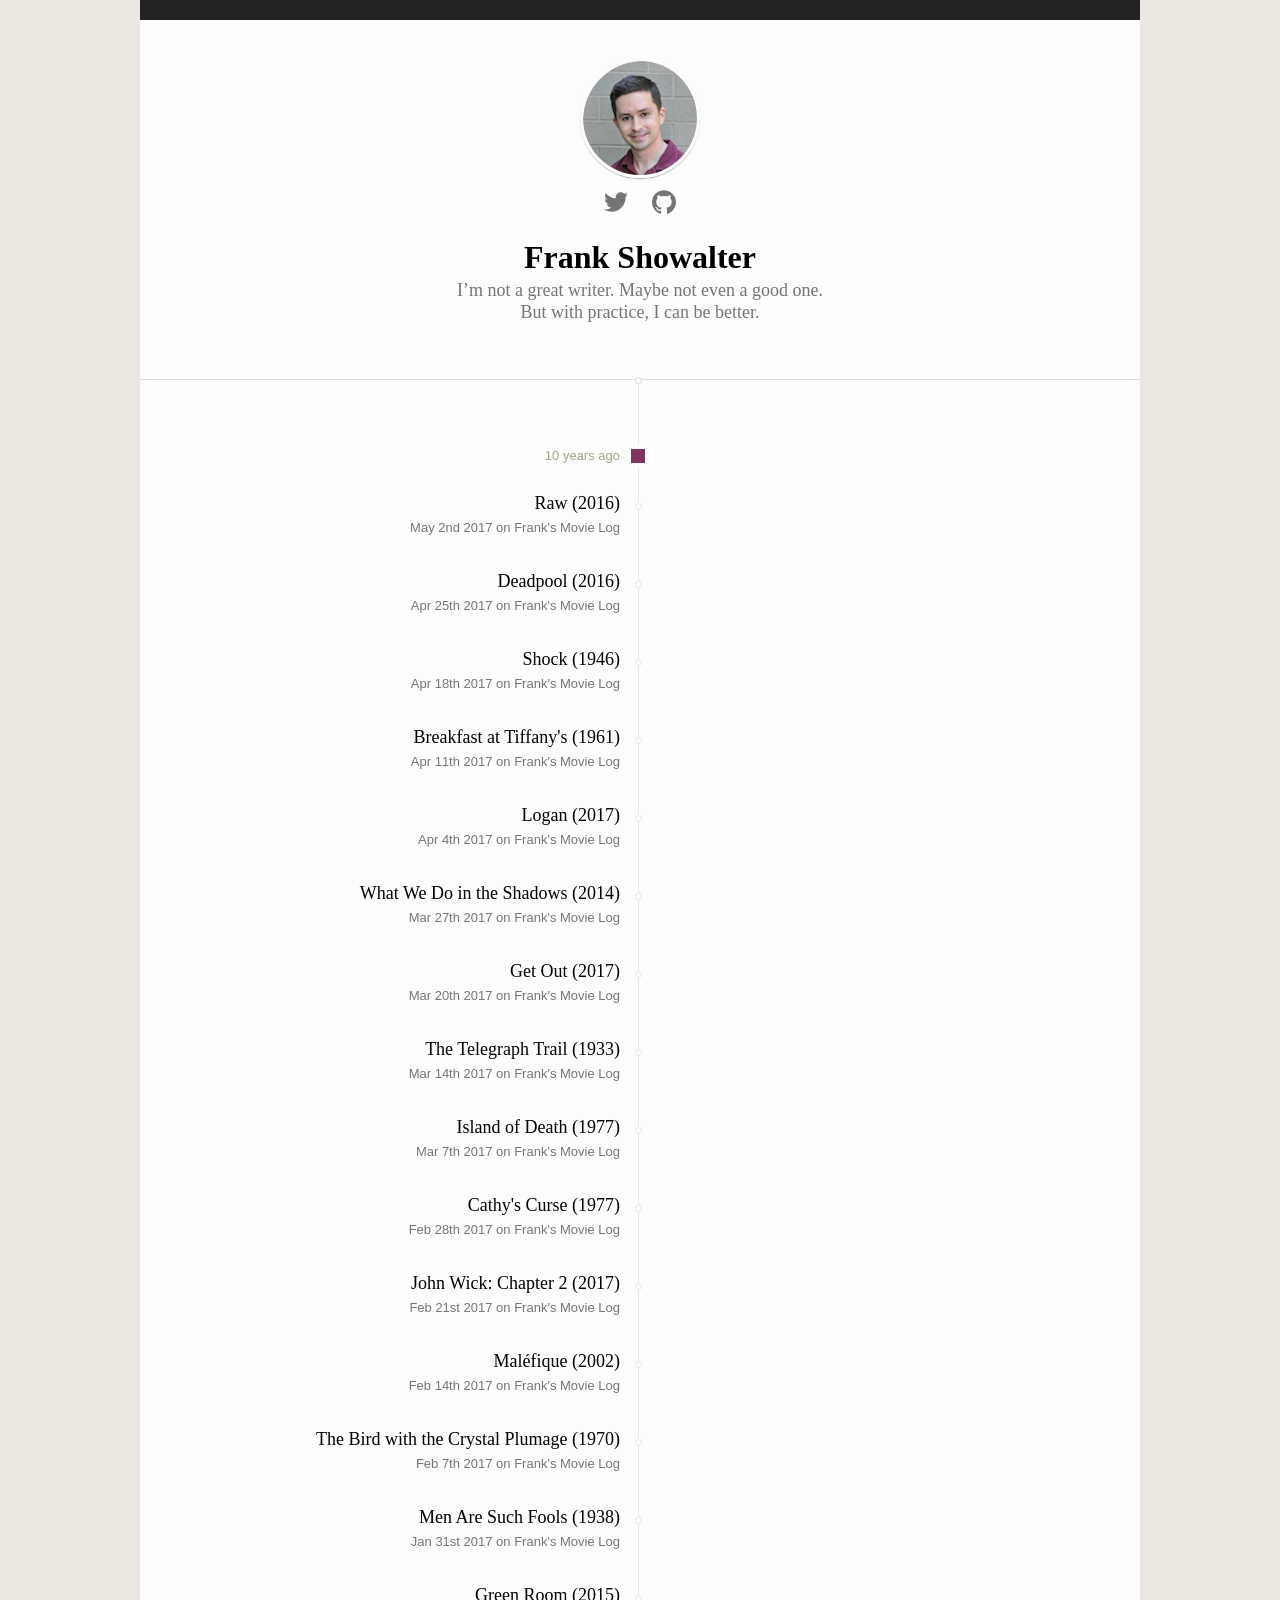
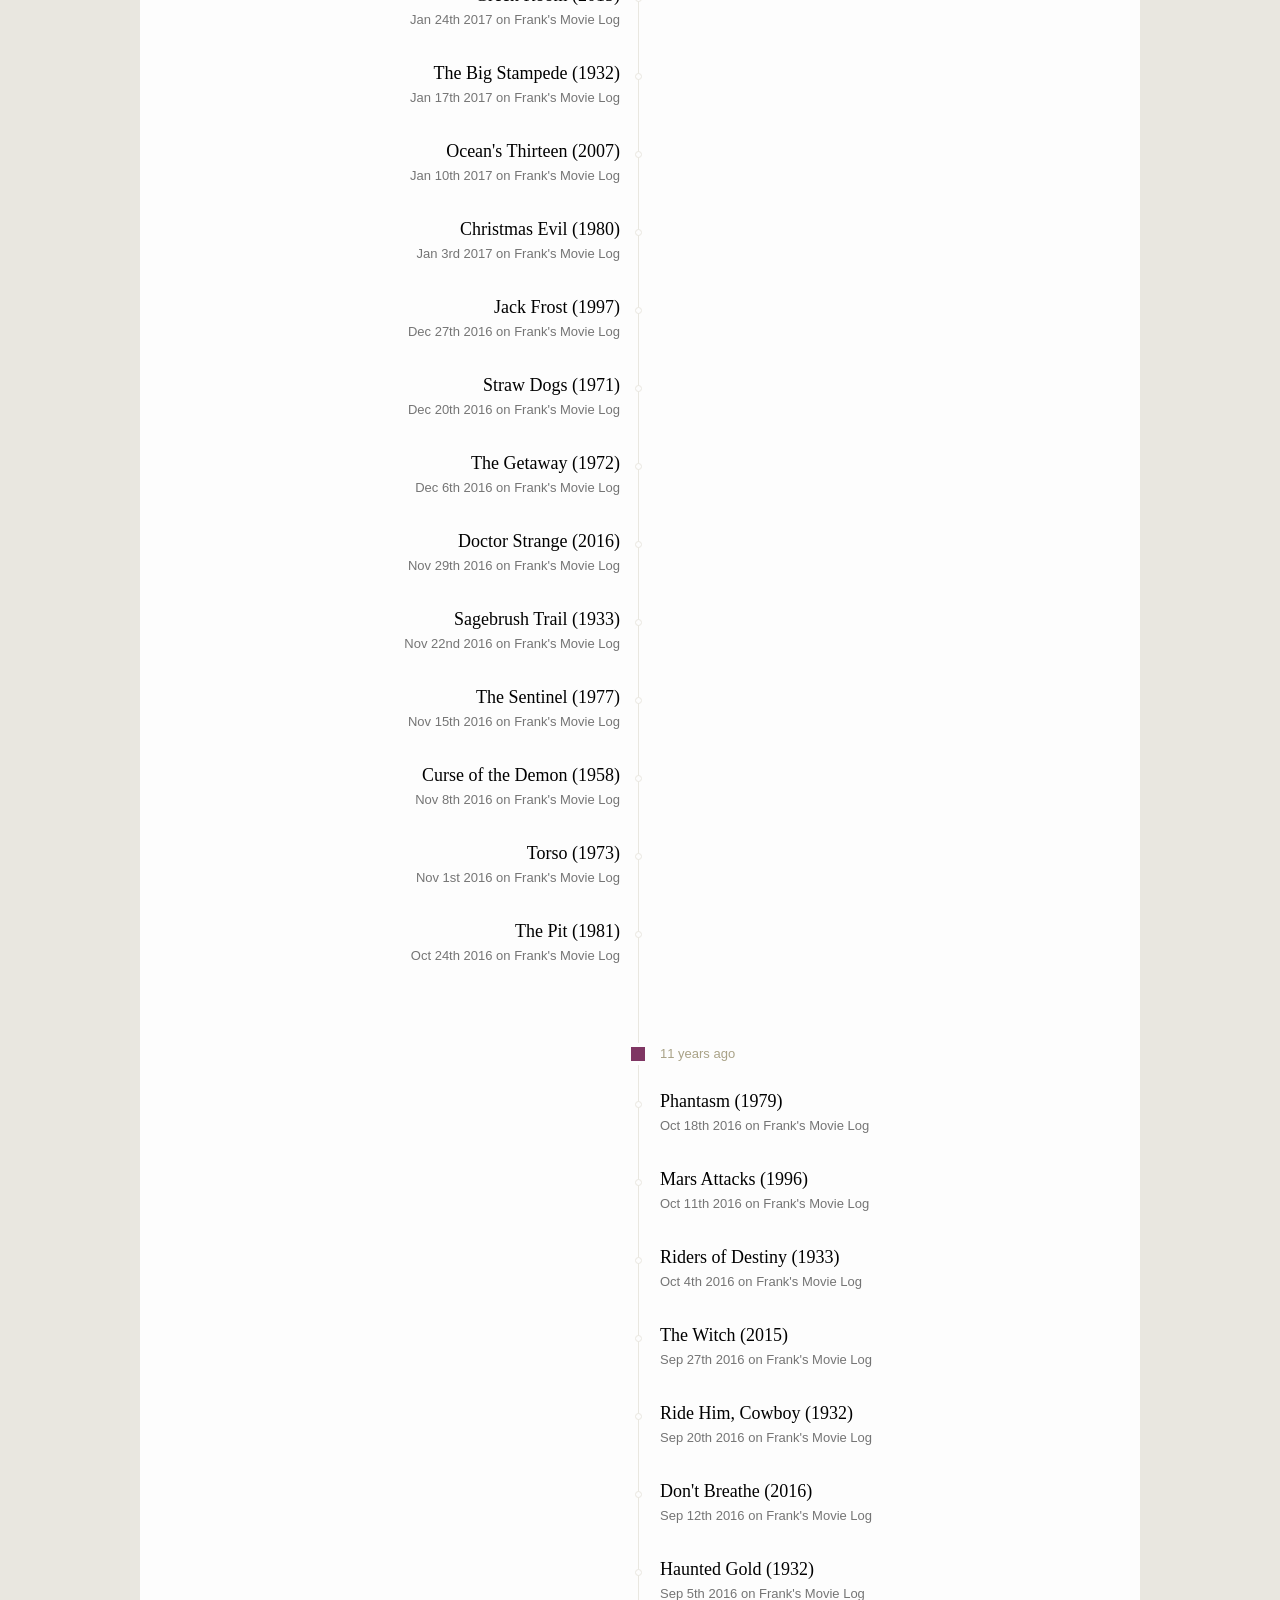
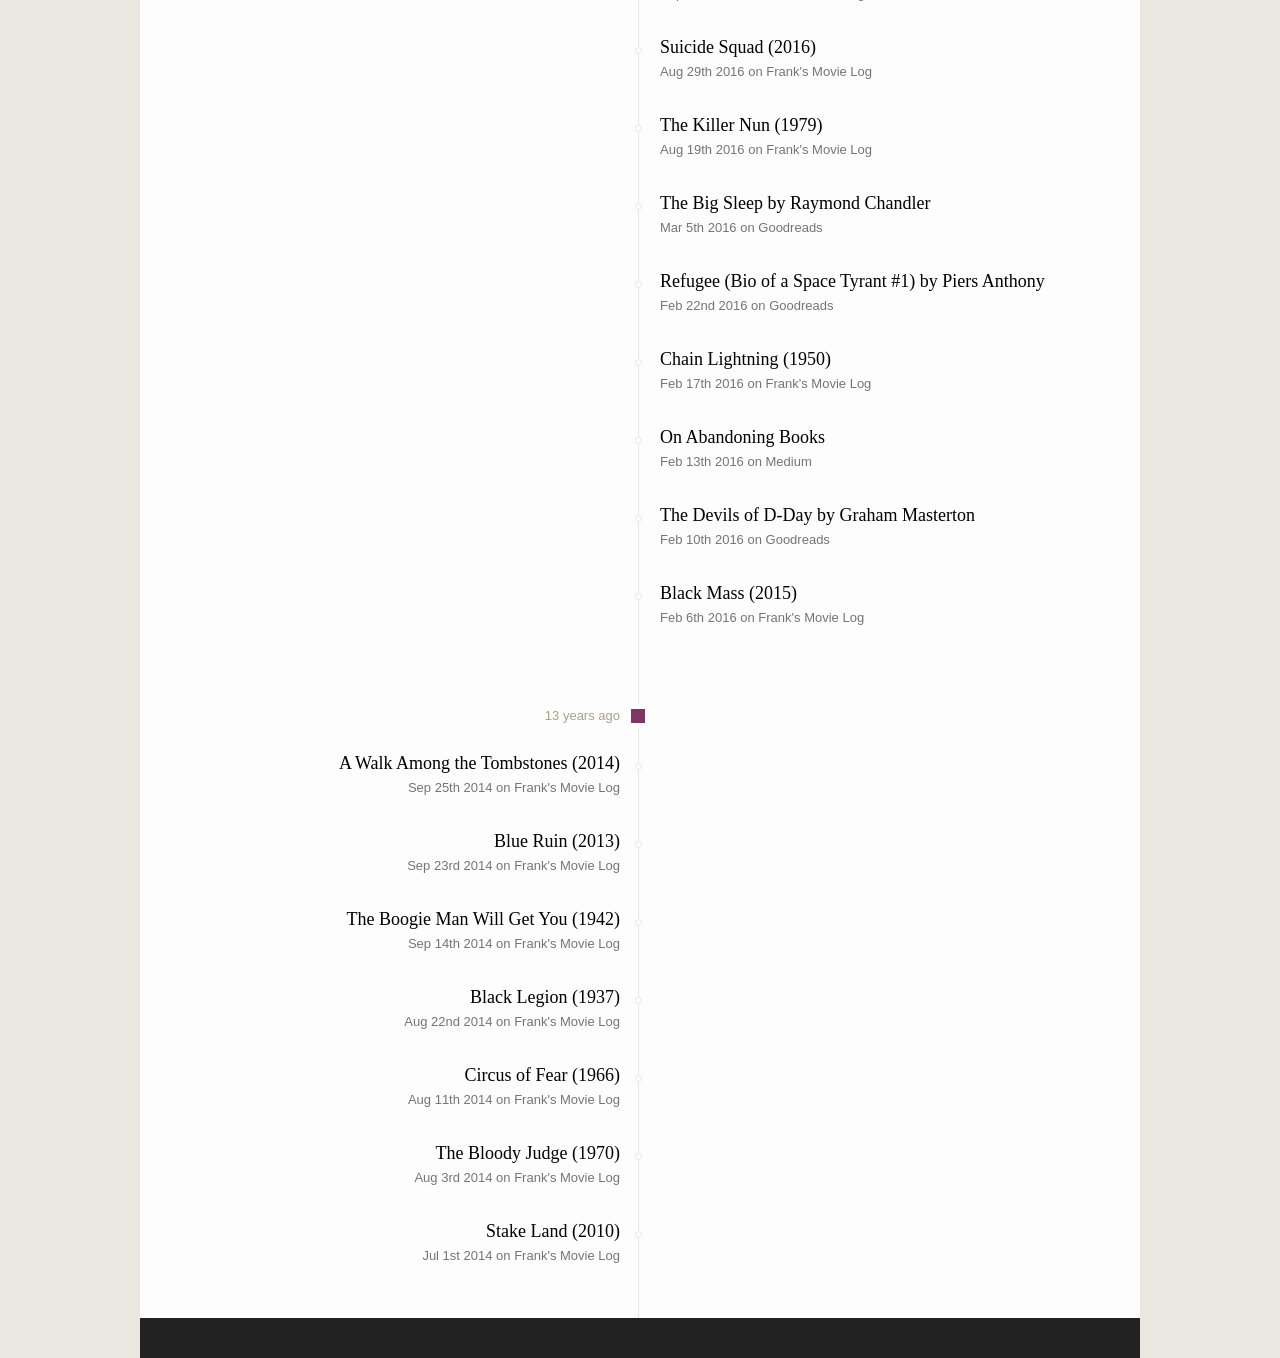
==== commit 9591a1c3: "Automated commit at 2017-05-02 02:02:55 UTC by middleman-deploy 1.0.0" ====
--- a/index.html
+++ b/index.html
@@ -1,5 +1,5 @@
 <!DOCTYPE html> <html> <head> <meta charset=utf-8> <meta content='width=device-width initial-scale=1' name=viewport> <meta content='IE=edge' http-equiv=X-UA-Compatible> <title>Frank Showalter</title> <meta content='I’m not a great writer. Maybe not even a good one. But with practice I can be better.' name=description> <link href='/feed.xml' rel=alternate title=Feed type='application/atom+xml'> <style>body{background-color:#e9e7e0;font-family:"Charter", "Iowan Old Style", Georgia, Cambria, "Times New Roman", Times, serif;-webkit-font-feature-settings:'kern';font-feature-settings:'kern';-webkit-font-smoothing:antialiased;height:100%;margin:0;max-height:100%;padding:0;-webkit-text-size-adjust:100%;-ms-text-size-adjust:100%;text-size-adjust:100%}*,*::before,*::after{box-sizing:inherit}html{box-sizing:border-box;height:100%;max-height:100%}.fs_mast{-webkit-align-items:center;-ms-flex-align:center;align-items:center;background:#fdfdfd;border-bottom:1px solid rgba(0,0,0,0.12);border-top:20px solid #222;display:-webkit-flex;display:-ms-flexbox;display:flex;-webkit-flex-direction:column;-ms-flex-direction:column;flex-direction:column;height:40%;-webkit-justify-content:center;-ms-flex-pack:center;justify-content:center;margin:0 auto;max-height:500px;max-width:1000px;min-height:380px;padding:0 20px;position:relative}.fs_mast::after{background:#fdfdfd;border:rgba(0,0,0,0.12) 1px solid;border-radius:100%;bottom:-5px;content:'';display:block;height:7px;left:50%;margin-left:-5px;position:absolute;width:7px;z-index:500}.fs_mast-avatar{border:3px solid #fdfdfd;border-radius:100%;box-shadow:0 1px 1px rgba(0,0,0,0.3);display:inline-block;height:120px;overflow:hidden;width:120px;z-index:500}.fs_mast-avatar_image{border-radius:50%;margin-bottom:20px;width:120px}.fs_mast-social{margin:12px 0 0}.fs_mast-social_link{margin:0 10px;text-decoration:none}.fs_mast-social_link path{fill:rgba(0,0,0,0.54);transition:fill ease .3s}.fs_mast-social_link:hover path{fill:#7f3663}.fs_mast-header{font-size:32px;font-weight:bold;margin-bottom:0;text-align:center}.fs_mast-slug{color:rgba(0,0,0,0.54);font-size:18px;line-height:1.2;margin-top:4px;max-width:420px;text-align:center}@media (min-width: 48em){.nowrap{white-space:nowrap}}.fs_timeline{background:#fdfdfd;border-bottom:solid 40px #222;margin:0 auto;max-width:1000px;padding:20px 0;position:relative}.fs_timeline::before{background-color:#e9e7e0;bottom:0;content:'';left:30px;margin-left:-1px;position:absolute;top:0;width:1px;z-index:100}@media (min-width: 48em){.fs_timeline::before{left:50%;margin-left:-2px}}.fs_timeline-group,.fs_timeline-group--even{list-style-type:none;margin-top:39px;padding-left:40px;position:relative}.fs_timeline-group::before,.fs_timeline-group--even::before{background-clip:content-box;background-color:#7f3663;border:4px solid #fdfdfd;border-radius:0;content:'';height:22px;left:30px;margin-left:-11px;position:absolute;top:6px;width:22px;z-index:200}@media (min-width: 48em){.fs_timeline-group,.fs_timeline-group--even{max-width:50%;padding:0 20px 0 40px;right:0;text-align:right}.fs_timeline-group::before,.fs_timeline-group--even::before{left:auto;right:-9px}}@media (min-width: 48em){.fs_timeline-group--even{left:50%;padding:0 40px 0 20px;text-align:left}.fs_timeline-group--even::before{left:-2px;right:auto}}@media (min-width: 48em){.fs_timeline-group--even .fs_timeline-event::after{left:-20px;right:auto}}.fs_timeline-subheader{color:#a9a287;display:inline-block;font-family:-apple-system, BlinkMacSystemFont, "Segoe UI", Roboto, Oxygen, Ubuntu, Cantarell, "Open Sans", "Helvetica Neue", sans-serif;font-size:13px;line-height:1;padding:10px;text-rendering:optimizeLegibility}@media (min-width: 48em){.fs_timeline-subheader{padding:10px 0}}.fs_timeline-events{margin:0;padding:10px}@media (min-width: 48em){.fs_timeline-events{padding:10px 0}}.fs_timeline-event{list-style-type:none;margin:0;padding:10px 0;position:relative}.fs_timeline-event::after{background:#fdfdfd;border:#e9e7e0 1px solid;border-radius:100%;content:'';display:block;height:7px;left:-19px;margin-left:-5px;position:absolute;top:21px;width:7px;z-index:500}@media (min-width: 48em){.fs_timeline-event{padding:10px 0}.fs_timeline-event::after{left:auto;right:-22px}}.fs_timeline-event_heading{color:#000;line-height:normal;margin:0;padding-bottom:6px}.fs_timeline-event_link{color:inherit;font-size:18px;font-weight:300;margin:0;text-decoration:none;text-rendering:optimizeLegibility}.fs_timeline-event_link:hover{color:#7f3663}.fs_timeline-event_slug{color:rgba(0,0,0,0.54);font-family:-apple-system, BlinkMacSystemFont, "Segoe UI", Roboto, Oxygen, Ubuntu, Cantarell, "Open Sans", "Helvetica Neue", sans-serif;font-size:13px;margin:0 0 15px;text-rendering:optimizeLegibility}
-    </style> </head> <body> <header class=fs_mast> <div class=fs_mast-avatar> <img class=fs_mast-avatar_image srcset="/images/frank2x.jpg 2x, /images/frank3x.jpg 3x" alt="Frank Showalter" width=120 height=120 src="/images/frank.jpg"/> </div> <div class=fs_mast-social> <a class=fs_mast-social_link href='https://twitter.com/FrankShowalter'> <svg version="1.1" xmlns="http://www.w3.org/2000/svg" x=0px y=0px width=24px height=24px viewbox="0 0 100 100" style="enable-background:new 0 0 100 100;" xmlns:xlink="http://www.w3.org/1999/xlink" xml:space=preserve> <path id=twitter class=st12 d="M100,19c-3.7,1.6-7.6,2.7-11.8,3.2c4.2-2.5,7.5-6.6,9-11.4c-4,2.4-8.4,4.1-13,5c-3.7-4-9.1-6.5-15-6.5 c-11.3,0-20.5,9.2-20.5,20.5c0,1.6,0.2,3.2,0.5,4.7c-17.1-0.9-32.2-9-42.3-21.4c-1.8,3-2.8,6.6-2.8,10.3c0,7.1,3.6,13.4,9.1,17.1 c-3.4-0.1-6.5-1-9.3-2.6c0,0.1,0,0.2,0,0.3c0,9.9,7.1,18.2,16.5,20.1c-1.7,0.5-3.5,0.7-5.4,0.7c-1.3,0-2.6-0.1-3.9-0.4 c2.6,8.1,10.2,14.1,19.2,14.2c-7,5.5-15.9,8.8-25.5,8.8c-1.7,0-3.3-0.1-4.9-0.3c9.1,5.8,19.9,9.2,31.4,9.2 c37.7,0,58.4-31.3,58.4-58.4c0-0.9,0-1.8-0.1-2.7C93.8,26.7,97.3,23.1,100,19z"></path> </svg> </a> <a class=fs_mast-social_link href='https://github.com/fshowalter'> <svg version="1.1" xmlns="http://www.w3.org/2000/svg" x=0px y=0px width=24px height=24px viewbox="0 0 100 100" style="enable-background:new 0 0 100 100;" xmlns:xlink="http://www.w3.org/1999/xlink" xml:space=preserve> <path id=github class=st12 d="M65.8,98.7c-2.5,0.5-3.4-1.1-3.4-2.4c0-1.6,0.1-7,0.1-13.7c0-4.7-1.6-7.7-3.4-9.3 c11.1-1.2,22.8-5.5,22.8-24.7c0-5.5-1.9-9.9-5.1-13.4c0.5-1.3,2.2-6.3-0.5-13.2c0,0-4.2-1.3-13.7,5.1c-4-1.1-8.3-1.7-12.5-1.7 c-4.2,0-8.5,0.6-12.5,1.7C27.9,20.6,23.7,22,23.7,22c-2.7,6.9-1,12-0.5,13.2c-3.2,3.5-5.2,8-5.2,13.4c0,19.2,11.7,23.4,22.8,24.7 c-1.4,1.2-2.7,3.5-3.2,6.7c-2.9,1.3-10.1,3.5-14.5-4.2c0,0-2.6-4.8-7.7-5.2c0,0-4.9-0.1-0.3,3c0,0,3.3,1.5,5.6,7.3 c0,0,2.9,8.9,16.8,5.9c0,4.2,0.1,8.1,0.1,9.3c0,1.3-0.9,2.9-3.4,2.4C14.3,92.1,0,73.3,0,51.2c0-27.6,22.4-50,50-50 c27.6,0,50,22.4,50,50C100,73.3,85.7,92.1,65.8,98.7z"></path> </svg> </a> </div> <h1 class=fs_mast-header>Frank Showalter</h1> <p class=fs_mast-slug> I’m not a great writer. Maybe not even a good one. <span class=nowrap>But with practice, I can be better.</span> </p> </header> <main> <ul class=fs_timeline id=list> <li class=fs_timeline-event data-date='2017-04-25T03:27:00Z'> <h3 class=fs_timeline-event_heading> <a class=fs_timeline-event_link href='https://www.franksmovielog.com/reviews/deadpool-2016/'> Deadpool (2016) </a> </h3> <p class=fs_timeline-event_slug> <time datetime="2017-04-25T03:27:00Z">Apr 25th 2017</time> on Frank's Movie Log </p> </li> <li class=fs_timeline-event data-date='2017-04-18T03:06:00Z'> <h3 class=fs_timeline-event_heading> <a class=fs_timeline-event_link href='https://www.franksmovielog.com/reviews/shock-1946/'> Shock (1946) </a> </h3> <p class=fs_timeline-event_slug> <time datetime="2017-04-18T03:06:00Z">Apr 18th 2017</time> on Frank's Movie Log </p> </li> <li class=fs_timeline-event data-date='2017-04-11T01:28:00Z'> <h3 class=fs_timeline-event_heading> <a class=fs_timeline-event_link href='https://www.franksmovielog.com/reviews/breakfast-at-tiffanys-1961/'> Breakfast at Tiffany's (1961) </a> </h3> <p class=fs_timeline-event_slug> <time datetime="2017-04-11T01:28:00Z">Apr 11th 2017</time> on Frank's Movie Log </p> </li> <li class=fs_timeline-event data-date='2017-04-04T03:45:00Z'> <h3 class=fs_timeline-event_heading> <a class=fs_timeline-event_link href='https://www.franksmovielog.com/reviews/logan-2017/'> Logan (2017) </a> </h3> <p class=fs_timeline-event_slug> <time datetime="2017-04-04T03:45:00Z">Apr 4th 2017</time> on Frank's Movie Log </p> </li> <li class=fs_timeline-event data-date='2017-03-27T04:04:00Z'> <h3 class=fs_timeline-event_heading> <a class=fs_timeline-event_link href='https://www.franksmovielog.com/reviews/what-we-do-in-the-shadows-2014/'> What We Do in the Shadows (2014) </a> </h3> <p class=fs_timeline-event_slug> <time datetime="2017-03-27T04:04:00Z">Mar 27th 2017</time> on Frank's Movie Log </p> </li> <li class=fs_timeline-event data-date='2017-03-20T04:14:00Z'> <h3 class=fs_timeline-event_heading> <a class=fs_timeline-event_link href='https://www.franksmovielog.com/reviews/get-out-2017/'> Get Out (2017) </a> </h3> <p class=fs_timeline-event_slug> <time datetime="2017-03-20T04:14:00Z">Mar 20th 2017</time> on Frank's Movie Log </p> </li> <li class=fs_timeline-event data-date='2017-03-14T02:09:58Z'> <h3 class=fs_timeline-event_heading> <a class=fs_timeline-event_link href='https://www.franksmovielog.com/reviews/the-telegraph-trail-1933/'> The Telegraph Trail (1933) </a> </h3> <p class=fs_timeline-event_slug> <time datetime="2017-03-14T02:09:58Z">Mar 14th 2017</time> on Frank's Movie Log </p> </li> <li class=fs_timeline-event data-date='2017-03-07T02:04:58Z'> <h3 class=fs_timeline-event_heading> <a class=fs_timeline-event_link href='https://www.franksmovielog.com/reviews/island-of-death-1977/'> Island of Death (1977) </a> </h3> <p class=fs_timeline-event_slug> <time datetime="2017-03-07T02:04:58Z">Mar 7th 2017</time> on Frank's Movie Log </p> </li> <li class=fs_timeline-event data-date='2017-02-28T02:09:00Z'> <h3 class=fs_timeline-event_heading> <a class=fs_timeline-event_link href='https://www.franksmovielog.com/reviews/cathys-curse-1977/'> Cathy's Curse (1977) </a> </h3> <p class=fs_timeline-event_slug> <time datetime="2017-02-28T02:09:00Z">Feb 28th 2017</time> on Frank's Movie Log </p> </li> <li class=fs_timeline-event data-date='2017-02-21T02:09:00Z'> <h3 class=fs_timeline-event_heading> <a class=fs_timeline-event_link href='https://www.franksmovielog.com/reviews/john-wick-chapter-2-2017/'> John Wick: Chapter 2 (2017) </a> </h3> <p class=fs_timeline-event_slug> <time datetime="2017-02-21T02:09:00Z">Feb 21st 2017</time> on Frank's Movie Log </p> </li> <li class=fs_timeline-event data-date='2017-02-14T03:18:00Z'> <h3 class=fs_timeline-event_heading> <a class=fs_timeline-event_link href='https://www.franksmovielog.com/reviews/malefique-2002/'> Maléfique (2002) </a> </h3> <p class=fs_timeline-event_slug> <time datetime="2017-02-14T03:18:00Z">Feb 14th 2017</time> on Frank's Movie Log </p> </li> <li class=fs_timeline-event data-date='2017-02-07T00:49:00Z'> <h3 class=fs_timeline-event_heading> <a class=fs_timeline-event_link href='https://www.franksmovielog.com/reviews/the-bird-with-the-crystal-plumage-1970/'> The Bird with the Crystal Plumage (1970) </a> </h3> <p class=fs_timeline-event_slug> <time datetime="2017-02-07T00:49:00Z">Feb 7th 2017</time> on Frank's Movie Log </p> </li> <li class=fs_timeline-event data-date='2017-01-31T01:57:00Z'> <h3 class=fs_timeline-event_heading> <a class=fs_timeline-event_link href='https://www.franksmovielog.com/reviews/men-are-such-fools-1938/'> Men Are Such Fools (1938) </a> </h3> <p class=fs_timeline-event_slug> <time datetime="2017-01-31T01:57:00Z">Jan 31st 2017</time> on Frank's Movie Log </p> </li> <li class=fs_timeline-event data-date='2017-01-24T01:57:00Z'> <h3 class=fs_timeline-event_heading> <a class=fs_timeline-event_link href='https://www.franksmovielog.com/reviews/green-room-2015/'> Green Room (2015) </a> </h3> <p class=fs_timeline-event_slug> <time datetime="2017-01-24T01:57:00Z">Jan 24th 2017</time> on Frank's Movie Log </p> </li> <li class=fs_timeline-event data-date='2017-01-17T01:41:00Z'> <h3 class=fs_timeline-event_heading> <a class=fs_timeline-event_link href='https://www.franksmovielog.com/reviews/the-big-stampede-1932/'> The Big Stampede (1932) </a> </h3> <p class=fs_timeline-event_slug> <time datetime="2017-01-17T01:41:00Z">Jan 17th 2017</time> on Frank's Movie Log </p> </li> <li class=fs_timeline-event data-date='2017-01-10T03:32:00Z'> <h3 class=fs_timeline-event_heading> <a class=fs_timeline-event_link href='https://www.franksmovielog.com/reviews/oceans-thirteen-2007/'> Ocean's Thirteen (2007) </a> </h3> <p class=fs_timeline-event_slug> <time datetime="2017-01-10T03:32:00Z">Jan 10th 2017</time> on Frank's Movie Log </p> </li> <li class=fs_timeline-event data-date='2017-01-03T02:52:00Z'> <h3 class=fs_timeline-event_heading> <a class=fs_timeline-event_link href='https://www.franksmovielog.com/reviews/christmas-evil-1980/'> Christmas Evil (1980) </a> </h3> <p class=fs_timeline-event_slug> <time datetime="2017-01-03T02:52:00Z">Jan 3rd 2017</time> on Frank's Movie Log </p> </li> <li class=fs_timeline-event data-date='2016-12-27T02:15:00Z'> <h3 class=fs_timeline-event_heading> <a class=fs_timeline-event_link href='https://www.franksmovielog.com/reviews/jack-frost-1997/'> Jack Frost (1997) </a> </h3> <p class=fs_timeline-event_slug> <time datetime="2016-12-27T02:15:00Z">Dec 27th 2016</time> on Frank's Movie Log </p> </li> <li class=fs_timeline-event data-date='2016-12-20T02:12:00Z'> <h3 class=fs_timeline-event_heading> <a class=fs_timeline-event_link href='https://www.franksmovielog.com/reviews/straw-dogs-1971/'> Straw Dogs (1971) </a> </h3> <p class=fs_timeline-event_slug> <time datetime="2016-12-20T02:12:00Z">Dec 20th 2016</time> on Frank's Movie Log </p> </li> <li class=fs_timeline-event data-date='2016-12-06T03:05:00Z'> <h3 class=fs_timeline-event_heading> <a class=fs_timeline-event_link href='https://www.franksmovielog.com/reviews/the-getaway-1972/'> The Getaway (1972) </a> </h3> <p class=fs_timeline-event_slug> <time datetime="2016-12-06T03:05:00Z">Dec 6th 2016</time> on Frank's Movie Log </p> </li> <li class=fs_timeline-event data-date='2016-11-29T02:18:00Z'> <h3 class=fs_timeline-event_heading> <a class=fs_timeline-event_link href='https://www.franksmovielog.com/reviews/doctor-strange-2016/'> Doctor Strange (2016) </a> </h3> <p class=fs_timeline-event_slug> <time datetime="2016-11-29T02:18:00Z">Nov 29th 2016</time> on Frank's Movie Log </p> </li> <li class=fs_timeline-event data-date='2016-11-22T03:40:00Z'> <h3 class=fs_timeline-event_heading> <a class=fs_timeline-event_link href='https://www.franksmovielog.com/reviews/sagebrush-trail-1933/'> Sagebrush Trail (1933) </a> </h3> <p class=fs_timeline-event_slug> <time datetime="2016-11-22T03:40:00Z">Nov 22nd 2016</time> on Frank's Movie Log </p> </li> <li class=fs_timeline-event data-date='2016-11-15T01:08:00Z'> <h3 class=fs_timeline-event_heading> <a class=fs_timeline-event_link href='https://www.franksmovielog.com/reviews/the-sentinel-1977/'> The Sentinel (1977) </a> </h3> <p class=fs_timeline-event_slug> <time datetime="2016-11-15T01:08:00Z">Nov 15th 2016</time> on Frank's Movie Log </p> </li> <li class=fs_timeline-event data-date='2016-11-08T03:11:00Z'> <h3 class=fs_timeline-event_heading> <a class=fs_timeline-event_link href='https://www.franksmovielog.com/reviews/curse-of-the-demon-1958/'> Curse of the Demon (1958) </a> </h3> <p class=fs_timeline-event_slug> <time datetime="2016-11-08T03:11:00Z">Nov 8th 2016</time> on Frank's Movie Log </p> </li> <li class=fs_timeline-event data-date='2016-11-01T01:24:00Z'> <h3 class=fs_timeline-event_heading> <a class=fs_timeline-event_link href='https://www.franksmovielog.com/reviews/torso-1973/'> Torso (1973) </a> </h3> <p class=fs_timeline-event_slug> <time datetime="2016-11-01T01:24:00Z">Nov 1st 2016</time> on Frank's Movie Log </p> </li> <li class=fs_timeline-event data-date='2016-10-24T19:04:00Z'> <h3 class=fs_timeline-event_heading> <a class=fs_timeline-event_link href='https://www.franksmovielog.com/reviews/the-pit-1981/'> The Pit (1981) </a> </h3> <p class=fs_timeline-event_slug> <time datetime="2016-10-24T19:04:00Z">Oct 24th 2016</time> on Frank's Movie Log </p> </li> <li class=fs_timeline-event data-date='2016-10-18T00:44:00Z'> <h3 class=fs_timeline-event_heading> <a class=fs_timeline-event_link href='https://www.franksmovielog.com/reviews/phantasm-1979/'> Phantasm (1979) </a> </h3> <p class=fs_timeline-event_slug> <time datetime="2016-10-18T00:44:00Z">Oct 18th 2016</time> on Frank's Movie Log </p> </li> <li class=fs_timeline-event data-date='2016-10-11T00:28:00Z'> <h3 class=fs_timeline-event_heading> <a class=fs_timeline-event_link href='https://www.franksmovielog.com/reviews/mars-attacks-1996/'> Mars Attacks (1996) </a> </h3> <p class=fs_timeline-event_slug> <time datetime="2016-10-11T00:28:00Z">Oct 11th 2016</time> on Frank's Movie Log </p> </li> <li class=fs_timeline-event data-date='2016-10-04T00:57:00Z'> <h3 class=fs_timeline-event_heading> <a class=fs_timeline-event_link href='https://www.franksmovielog.com/reviews/riders-of-destiny-1933/'> Riders of Destiny (1933) </a> </h3> <p class=fs_timeline-event_slug> <time datetime="2016-10-04T00:57:00Z">Oct 4th 2016</time> on Frank's Movie Log </p> </li> <li class=fs_timeline-event data-date='2016-09-27T00:06:00Z'> <h3 class=fs_timeline-event_heading> <a class=fs_timeline-event_link href='https://www.franksmovielog.com/reviews/the-witch-2015/'> The Witch (2015) </a> </h3> <p class=fs_timeline-event_slug> <time datetime="2016-09-27T00:06:00Z">Sep 27th 2016</time> on Frank's Movie Log </p> </li> <li class=fs_timeline-event data-date='2016-09-20T02:02:00Z'> <h3 class=fs_timeline-event_heading> <a class=fs_timeline-event_link href='https://www.franksmovielog.com/reviews/ride-him-cowboy-1932/'> Ride Him, Cowboy (1932) </a> </h3> <p class=fs_timeline-event_slug> <time datetime="2016-09-20T02:02:00Z">Sep 20th 2016</time> on Frank's Movie Log </p> </li> <li class=fs_timeline-event data-date='2016-09-12T23:53:00Z'> <h3 class=fs_timeline-event_heading> <a class=fs_timeline-event_link href='https://www.franksmovielog.com/reviews/dont-breathe-2016/'> Don't Breathe (2016) </a> </h3> <p class=fs_timeline-event_slug> <time datetime="2016-09-12T23:53:00Z">Sep 12th 2016</time> on Frank's Movie Log </p> </li> <li class=fs_timeline-event data-date='2016-09-05T18:58:00Z'> <h3 class=fs_timeline-event_heading> <a class=fs_timeline-event_link href='https://www.franksmovielog.com/reviews/haunted-gold-1932/'> Haunted Gold (1932) </a> </h3> <p class=fs_timeline-event_slug> <time datetime="2016-09-05T18:58:00Z">Sep 5th 2016</time> on Frank's Movie Log </p> </li> <li class=fs_timeline-event data-date=2016-08-29> <h3 class=fs_timeline-event_heading> <a class=fs_timeline-event_link href='https://www.franksmovielog.com/reviews/suicide-squad-2016/'> Suicide Squad (2016) </a> </h3> <p class=fs_timeline-event_slug> <time datetime=2016-08-29>Aug 29th 2016</time> on Frank's Movie Log </p> </li> <li class=fs_timeline-event data-date=2016-08-19> <h3 class=fs_timeline-event_heading> <a class=fs_timeline-event_link href='https://www.franksmovielog.com/reviews/the-killer-nun-1979/'> The Killer Nun (1979) </a> </h3> <p class=fs_timeline-event_slug> <time datetime=2016-08-19>Aug 19th 2016</time> on Frank's Movie Log </p> </li> <li class=fs_timeline-event data-date='2016-03-05T11:23:00Z'> <h3 class=fs_timeline-event_heading> <a class=fs_timeline-event_link href='https://www.goodreads.com/review/show/359121899'> The Big Sleep by Raymond Chandler </a> </h3> <p class=fs_timeline-event_slug> <time datetime="2016-03-05T11:23:00Z">Mar 5th 2016</time> on Goodreads </p> </li> <li class=fs_timeline-event data-date='2016-02-22T11:46:00Z'> <h3 class=fs_timeline-event_heading> <a class=fs_timeline-event_link href='https://www.goodreads.com/review/show/359293257'> Refugee (Bio of a Space Tyrant #1) by Piers Anthony </a> </h3> <p class=fs_timeline-event_slug> <time datetime="2016-02-22T11:46:00Z">Feb 22nd 2016</time> on Goodreads </p> </li> <li class=fs_timeline-event data-date='2016-02-17T11:58:00Z'> <h3 class=fs_timeline-event_heading> <a class=fs_timeline-event_link href='https://www.franksmovielog.com/reviews/chain-lightning-1950/'> Chain Lightning (1950) </a> </h3> <p class=fs_timeline-event_slug> <time datetime="2016-02-17T11:58:00Z">Feb 17th 2016</time> on Frank's Movie Log </p> </li> <li class=fs_timeline-event data-date='2016-02-13T20:24:00Z'> <h3 class=fs_timeline-event_heading> <a class=fs_timeline-event_link href='https://medium.com/@frankshowalter/on-abandoning-books-34a100bbe004'> On Abandoning Books </a> </h3> <p class=fs_timeline-event_slug> <time datetime="2016-02-13T20:24:00Z">Feb 13th 2016</time> on Medium </p> </li> <li class=fs_timeline-event data-date='2016-02-10T11:31:00Z'> <h3 class=fs_timeline-event_heading> <a class=fs_timeline-event_link href='https://www.goodreads.com/review/show/359175824'> The Devils of D-Day by Graham Masterton </a> </h3> <p class=fs_timeline-event_slug> <time datetime="2016-02-10T11:31:00Z">Feb 10th 2016</time> on Goodreads </p> </li> <li class=fs_timeline-event data-date='2016-02-06T19:31:02Z'> <h3 class=fs_timeline-event_heading> <a class=fs_timeline-event_link href='https://www.franksmovielog.com/reviews/black-mass-2015/'> Black Mass (2015) </a> </h3> <p class=fs_timeline-event_slug> <time datetime="2016-02-06T19:31:02Z">Feb 6th 2016</time> on Frank's Movie Log </p> </li> <li class=fs_timeline-event data-date='2014-09-25T12:00:00Z'> <h3 class=fs_timeline-event_heading> <a class=fs_timeline-event_link href='https://www.franksmovielog.com/reviews/a-walk-among-the-tombstones-2014/'> A Walk Among the Tombstones (2014) </a> </h3> <p class=fs_timeline-event_slug> <time datetime="2014-09-25T12:00:00Z">Sep 25th 2014</time> on Frank's Movie Log </p> </li> <li class=fs_timeline-event data-date='2014-09-23T02:05:00Z'> <h3 class=fs_timeline-event_heading> <a class=fs_timeline-event_link href='https://www.franksmovielog.com/reviews/blue-ruin-2013/'> Blue Ruin (2013) </a> </h3> <p class=fs_timeline-event_slug> <time datetime="2014-09-23T02:05:00Z">Sep 23rd 2014</time> on Frank's Movie Log </p> </li> <li class=fs_timeline-event data-date='2014-09-14T00:12:00Z'> <h3 class=fs_timeline-event_heading> <a class=fs_timeline-event_link href='https://www.franksmovielog.com/reviews/the-boogie-man-will-get-you-1942/'> The Boogie Man Will Get You (1942) </a> </h3> <p class=fs_timeline-event_slug> <time datetime="2014-09-14T00:12:00Z">Sep 14th 2014</time> on Frank's Movie Log </p> </li> <li class=fs_timeline-event data-date='2014-08-22T00:12:00Z'> <h3 class=fs_timeline-event_heading> <a class=fs_timeline-event_link href='https://www.franksmovielog.com/reviews/black-legion-1937/'> Black Legion (1937) </a> </h3> <p class=fs_timeline-event_slug> <time datetime="2014-08-22T00:12:00Z">Aug 22nd 2014</time> on Frank's Movie Log </p> </li> <li class=fs_timeline-event data-date='2014-08-11T12:00:00Z'> <h3 class=fs_timeline-event_heading> <a class=fs_timeline-event_link href='https://www.franksmovielog.com/reviews/circus-of-fear-1966/'> Circus of Fear (1966) </a> </h3> <p class=fs_timeline-event_slug> <time datetime="2014-08-11T12:00:00Z">Aug 11th 2014</time> on Frank's Movie Log </p> </li> <li class=fs_timeline-event data-date=2014-08-03> <h3 class=fs_timeline-event_heading> <a class=fs_timeline-event_link href='https://www.franksmovielog.com/reviews/the-bloody-judge-1970/'> The Bloody Judge (1970) </a> </h3> <p class=fs_timeline-event_slug> <time datetime=2014-08-03>Aug 3rd 2014</time> on Frank's Movie Log </p> </li> <li class=fs_timeline-event data-date=2014-07-01> <h3 class=fs_timeline-event_heading> <a class=fs_timeline-event_link href='https://www.franksmovielog.com/reviews/stake-land-2010/'> Stake Land (2010) </a> </h3> <p class=fs_timeline-event_slug> <time datetime=2014-07-01>Jul 1st 2014</time> on Frank's Movie Log </p> </li> </ul> </main> <script>!function(e){function t(e){var t,n=new Date(e),r=n.getTime(),a=[[60,"seconds",1],[120,"1 minute ago","1 minute from now"],[3600,"minutes",60],[7200,"1 hour ago","1 hour from now"],[86400,"hours",3600],[172800,"Yesterday","Tomorrow"],[604800,"days",86400],[1209600,"Last week","Next week"],[2419200,"weeks",604800],[4838400,"Last month","Next month"],[29030400,"months",2419200],[58060800,"Last year","Next year"],[290304e4,"years",29030400]],o=0,i=a[o],u=(+new Date-r)/1e3,c="ago",s=new Date;if(0===u)return"Just now";if(u>172800&&(n.setHours(0,0,0),u=(+new Date-n.getTime())/1e3),u>2419200&&58060800>u)return t=s.getMonth()-n.getMonth()+12*(s.getYear()-n.getYear()),1===t?"Last month":t+" months ago";for(;i;){if(u<i[0])return"string"==typeof i[2]?i[1]:Math.floor(u/i[2])+" "+i[1]+" "+c;o++,i=a[o]}return r}function n(e,t){var n;for(n=0;n<e.length;n++)t(e[n],n)}function r(e){var r,a,o={};return n(e,function(e){r=e.cloneNode(!0),a=t(e.getAttribute("data-date")),o[a]=o[a]||[],o[a].push(r)}),o}function a(t){var n=e.createElement("ul");return n.className="fs_timeline-events",t.forEach(function(e){n.appendChild(e)}),n}function o(t,n){var r=e.createElement("li"),o=e.createElement("span");return r.className="fs_timeline-group",o.className="fs_timeline-subheader",o.appendChild(e.createTextNode(t)),r.appendChild(o),r.appendChild(a(n[t])),r}function i(e,t){var n,r=e.cloneNode(!1),a=!1;Object.keys(t).forEach(function(e){n=o(e,t),a&&(n.className=n.className+"--even"),r.appendChild(n),a=!a}),e.parentNode.replaceChild(r,e)}function u(){var t=e.querySelectorAll("[data-date]"),n=e.querySelector("#list"),a=r(t);i(n,a),n=null}function c(e){var t=["th","st","nd","rd"],n=e%100;return e+(t[(n-20)%10]||t[n]||t[0])}function s(e){var t=new Date(e),n=t.toLocaleDateString(void 0,{month:"short"}),r=t.toLocaleDateString(void 0,{day:"numeric"}),a=t.toLocaleDateString(void 0,{year:"numeric"});return n+" "+c(r)+" "+a}function l(){var t,r=e.querySelectorAll("time");n(r,function(e){t=e.getAttribute("datetime"),e.textContent=s(t)})}l(),u()}(document);
+    </style> </head> <body> <header class=fs_mast> <div class=fs_mast-avatar> <img class=fs_mast-avatar_image srcset="/images/frank2x.jpg 2x, /images/frank3x.jpg 3x" alt="Frank Showalter" width=120 height=120 src="/images/frank.jpg"/> </div> <div class=fs_mast-social> <a class=fs_mast-social_link href='https://twitter.com/FrankShowalter'> <svg version="1.1" xmlns="http://www.w3.org/2000/svg" x=0px y=0px width=24px height=24px viewbox="0 0 100 100" style="enable-background:new 0 0 100 100;" xmlns:xlink="http://www.w3.org/1999/xlink" xml:space=preserve> <path id=twitter class=st12 d="M100,19c-3.7,1.6-7.6,2.7-11.8,3.2c4.2-2.5,7.5-6.6,9-11.4c-4,2.4-8.4,4.1-13,5c-3.7-4-9.1-6.5-15-6.5 c-11.3,0-20.5,9.2-20.5,20.5c0,1.6,0.2,3.2,0.5,4.7c-17.1-0.9-32.2-9-42.3-21.4c-1.8,3-2.8,6.6-2.8,10.3c0,7.1,3.6,13.4,9.1,17.1 c-3.4-0.1-6.5-1-9.3-2.6c0,0.1,0,0.2,0,0.3c0,9.9,7.1,18.2,16.5,20.1c-1.7,0.5-3.5,0.7-5.4,0.7c-1.3,0-2.6-0.1-3.9-0.4 c2.6,8.1,10.2,14.1,19.2,14.2c-7,5.5-15.9,8.8-25.5,8.8c-1.7,0-3.3-0.1-4.9-0.3c9.1,5.8,19.9,9.2,31.4,9.2 c37.7,0,58.4-31.3,58.4-58.4c0-0.9,0-1.8-0.1-2.7C93.8,26.7,97.3,23.1,100,19z"></path> </svg> </a> <a class=fs_mast-social_link href='https://github.com/fshowalter'> <svg version="1.1" xmlns="http://www.w3.org/2000/svg" x=0px y=0px width=24px height=24px viewbox="0 0 100 100" style="enable-background:new 0 0 100 100;" xmlns:xlink="http://www.w3.org/1999/xlink" xml:space=preserve> <path id=github class=st12 d="M65.8,98.7c-2.5,0.5-3.4-1.1-3.4-2.4c0-1.6,0.1-7,0.1-13.7c0-4.7-1.6-7.7-3.4-9.3 c11.1-1.2,22.8-5.5,22.8-24.7c0-5.5-1.9-9.9-5.1-13.4c0.5-1.3,2.2-6.3-0.5-13.2c0,0-4.2-1.3-13.7,5.1c-4-1.1-8.3-1.7-12.5-1.7 c-4.2,0-8.5,0.6-12.5,1.7C27.9,20.6,23.7,22,23.7,22c-2.7,6.9-1,12-0.5,13.2c-3.2,3.5-5.2,8-5.2,13.4c0,19.2,11.7,23.4,22.8,24.7 c-1.4,1.2-2.7,3.5-3.2,6.7c-2.9,1.3-10.1,3.5-14.5-4.2c0,0-2.6-4.8-7.7-5.2c0,0-4.9-0.1-0.3,3c0,0,3.3,1.5,5.6,7.3 c0,0,2.9,8.9,16.8,5.9c0,4.2,0.1,8.1,0.1,9.3c0,1.3-0.9,2.9-3.4,2.4C14.3,92.1,0,73.3,0,51.2c0-27.6,22.4-50,50-50 c27.6,0,50,22.4,50,50C100,73.3,85.7,92.1,65.8,98.7z"></path> </svg> </a> </div> <h1 class=fs_mast-header>Frank Showalter</h1> <p class=fs_mast-slug> I’m not a great writer. Maybe not even a good one. <span class=nowrap>But with practice, I can be better.</span> </p> </header> <main> <ul class=fs_timeline id=list> <li class=fs_timeline-event data-date='2017-05-02T02:00:00Z'> <h3 class=fs_timeline-event_heading> <a class=fs_timeline-event_link href='https://www.franksmovielog.com/reviews/raw-2016/'> Raw (2016) </a> </h3> <p class=fs_timeline-event_slug> <time datetime="2017-05-02T02:00:00Z">May 2nd 2017</time> on Frank's Movie Log </p> </li> <li class=fs_timeline-event data-date='2017-04-25T03:27:00Z'> <h3 class=fs_timeline-event_heading> <a class=fs_timeline-event_link href='https://www.franksmovielog.com/reviews/deadpool-2016/'> Deadpool (2016) </a> </h3> <p class=fs_timeline-event_slug> <time datetime="2017-04-25T03:27:00Z">Apr 25th 2017</time> on Frank's Movie Log </p> </li> <li class=fs_timeline-event data-date='2017-04-18T03:06:00Z'> <h3 class=fs_timeline-event_heading> <a class=fs_timeline-event_link href='https://www.franksmovielog.com/reviews/shock-1946/'> Shock (1946) </a> </h3> <p class=fs_timeline-event_slug> <time datetime="2017-04-18T03:06:00Z">Apr 18th 2017</time> on Frank's Movie Log </p> </li> <li class=fs_timeline-event data-date='2017-04-11T01:28:00Z'> <h3 class=fs_timeline-event_heading> <a class=fs_timeline-event_link href='https://www.franksmovielog.com/reviews/breakfast-at-tiffanys-1961/'> Breakfast at Tiffany's (1961) </a> </h3> <p class=fs_timeline-event_slug> <time datetime="2017-04-11T01:28:00Z">Apr 11th 2017</time> on Frank's Movie Log </p> </li> <li class=fs_timeline-event data-date='2017-04-04T03:45:00Z'> <h3 class=fs_timeline-event_heading> <a class=fs_timeline-event_link href='https://www.franksmovielog.com/reviews/logan-2017/'> Logan (2017) </a> </h3> <p class=fs_timeline-event_slug> <time datetime="2017-04-04T03:45:00Z">Apr 4th 2017</time> on Frank's Movie Log </p> </li> <li class=fs_timeline-event data-date='2017-03-27T04:04:00Z'> <h3 class=fs_timeline-event_heading> <a class=fs_timeline-event_link href='https://www.franksmovielog.com/reviews/what-we-do-in-the-shadows-2014/'> What We Do in the Shadows (2014) </a> </h3> <p class=fs_timeline-event_slug> <time datetime="2017-03-27T04:04:00Z">Mar 27th 2017</time> on Frank's Movie Log </p> </li> <li class=fs_timeline-event data-date='2017-03-20T04:14:00Z'> <h3 class=fs_timeline-event_heading> <a class=fs_timeline-event_link href='https://www.franksmovielog.com/reviews/get-out-2017/'> Get Out (2017) </a> </h3> <p class=fs_timeline-event_slug> <time datetime="2017-03-20T04:14:00Z">Mar 20th 2017</time> on Frank's Movie Log </p> </li> <li class=fs_timeline-event data-date='2017-03-14T02:09:58Z'> <h3 class=fs_timeline-event_heading> <a class=fs_timeline-event_link href='https://www.franksmovielog.com/reviews/the-telegraph-trail-1933/'> The Telegraph Trail (1933) </a> </h3> <p class=fs_timeline-event_slug> <time datetime="2017-03-14T02:09:58Z">Mar 14th 2017</time> on Frank's Movie Log </p> </li> <li class=fs_timeline-event data-date='2017-03-07T02:04:58Z'> <h3 class=fs_timeline-event_heading> <a class=fs_timeline-event_link href='https://www.franksmovielog.com/reviews/island-of-death-1977/'> Island of Death (1977) </a> </h3> <p class=fs_timeline-event_slug> <time datetime="2017-03-07T02:04:58Z">Mar 7th 2017</time> on Frank's Movie Log </p> </li> <li class=fs_timeline-event data-date='2017-02-28T02:09:00Z'> <h3 class=fs_timeline-event_heading> <a class=fs_timeline-event_link href='https://www.franksmovielog.com/reviews/cathys-curse-1977/'> Cathy's Curse (1977) </a> </h3> <p class=fs_timeline-event_slug> <time datetime="2017-02-28T02:09:00Z">Feb 28th 2017</time> on Frank's Movie Log </p> </li> <li class=fs_timeline-event data-date='2017-02-21T02:09:00Z'> <h3 class=fs_timeline-event_heading> <a class=fs_timeline-event_link href='https://www.franksmovielog.com/reviews/john-wick-chapter-2-2017/'> John Wick: Chapter 2 (2017) </a> </h3> <p class=fs_timeline-event_slug> <time datetime="2017-02-21T02:09:00Z">Feb 21st 2017</time> on Frank's Movie Log </p> </li> <li class=fs_timeline-event data-date='2017-02-14T03:18:00Z'> <h3 class=fs_timeline-event_heading> <a class=fs_timeline-event_link href='https://www.franksmovielog.com/reviews/malefique-2002/'> Maléfique (2002) </a> </h3> <p class=fs_timeline-event_slug> <time datetime="2017-02-14T03:18:00Z">Feb 14th 2017</time> on Frank's Movie Log </p> </li> <li class=fs_timeline-event data-date='2017-02-07T00:49:00Z'> <h3 class=fs_timeline-event_heading> <a class=fs_timeline-event_link href='https://www.franksmovielog.com/reviews/the-bird-with-the-crystal-plumage-1970/'> The Bird with the Crystal Plumage (1970) </a> </h3> <p class=fs_timeline-event_slug> <time datetime="2017-02-07T00:49:00Z">Feb 7th 2017</time> on Frank's Movie Log </p> </li> <li class=fs_timeline-event data-date='2017-01-31T01:57:00Z'> <h3 class=fs_timeline-event_heading> <a class=fs_timeline-event_link href='https://www.franksmovielog.com/reviews/men-are-such-fools-1938/'> Men Are Such Fools (1938) </a> </h3> <p class=fs_timeline-event_slug> <time datetime="2017-01-31T01:57:00Z">Jan 31st 2017</time> on Frank's Movie Log </p> </li> <li class=fs_timeline-event data-date='2017-01-24T01:57:00Z'> <h3 class=fs_timeline-event_heading> <a class=fs_timeline-event_link href='https://www.franksmovielog.com/reviews/green-room-2015/'> Green Room (2015) </a> </h3> <p class=fs_timeline-event_slug> <time datetime="2017-01-24T01:57:00Z">Jan 24th 2017</time> on Frank's Movie Log </p> </li> <li class=fs_timeline-event data-date='2017-01-17T01:41:00Z'> <h3 class=fs_timeline-event_heading> <a class=fs_timeline-event_link href='https://www.franksmovielog.com/reviews/the-big-stampede-1932/'> The Big Stampede (1932) </a> </h3> <p class=fs_timeline-event_slug> <time datetime="2017-01-17T01:41:00Z">Jan 17th 2017</time> on Frank's Movie Log </p> </li> <li class=fs_timeline-event data-date='2017-01-10T03:32:00Z'> <h3 class=fs_timeline-event_heading> <a class=fs_timeline-event_link href='https://www.franksmovielog.com/reviews/oceans-thirteen-2007/'> Ocean's Thirteen (2007) </a> </h3> <p class=fs_timeline-event_slug> <time datetime="2017-01-10T03:32:00Z">Jan 10th 2017</time> on Frank's Movie Log </p> </li> <li class=fs_timeline-event data-date='2017-01-03T02:52:00Z'> <h3 class=fs_timeline-event_heading> <a class=fs_timeline-event_link href='https://www.franksmovielog.com/reviews/christmas-evil-1980/'> Christmas Evil (1980) </a> </h3> <p class=fs_timeline-event_slug> <time datetime="2017-01-03T02:52:00Z">Jan 3rd 2017</time> on Frank's Movie Log </p> </li> <li class=fs_timeline-event data-date='2016-12-27T02:15:00Z'> <h3 class=fs_timeline-event_heading> <a class=fs_timeline-event_link href='https://www.franksmovielog.com/reviews/jack-frost-1997/'> Jack Frost (1997) </a> </h3> <p class=fs_timeline-event_slug> <time datetime="2016-12-27T02:15:00Z">Dec 27th 2016</time> on Frank's Movie Log </p> </li> <li class=fs_timeline-event data-date='2016-12-20T02:12:00Z'> <h3 class=fs_timeline-event_heading> <a class=fs_timeline-event_link href='https://www.franksmovielog.com/reviews/straw-dogs-1971/'> Straw Dogs (1971) </a> </h3> <p class=fs_timeline-event_slug> <time datetime="2016-12-20T02:12:00Z">Dec 20th 2016</time> on Frank's Movie Log </p> </li> <li class=fs_timeline-event data-date='2016-12-06T03:05:00Z'> <h3 class=fs_timeline-event_heading> <a class=fs_timeline-event_link href='https://www.franksmovielog.com/reviews/the-getaway-1972/'> The Getaway (1972) </a> </h3> <p class=fs_timeline-event_slug> <time datetime="2016-12-06T03:05:00Z">Dec 6th 2016</time> on Frank's Movie Log </p> </li> <li class=fs_timeline-event data-date='2016-11-29T02:18:00Z'> <h3 class=fs_timeline-event_heading> <a class=fs_timeline-event_link href='https://www.franksmovielog.com/reviews/doctor-strange-2016/'> Doctor Strange (2016) </a> </h3> <p class=fs_timeline-event_slug> <time datetime="2016-11-29T02:18:00Z">Nov 29th 2016</time> on Frank's Movie Log </p> </li> <li class=fs_timeline-event data-date='2016-11-22T03:40:00Z'> <h3 class=fs_timeline-event_heading> <a class=fs_timeline-event_link href='https://www.franksmovielog.com/reviews/sagebrush-trail-1933/'> Sagebrush Trail (1933) </a> </h3> <p class=fs_timeline-event_slug> <time datetime="2016-11-22T03:40:00Z">Nov 22nd 2016</time> on Frank's Movie Log </p> </li> <li class=fs_timeline-event data-date='2016-11-15T01:08:00Z'> <h3 class=fs_timeline-event_heading> <a class=fs_timeline-event_link href='https://www.franksmovielog.com/reviews/the-sentinel-1977/'> The Sentinel (1977) </a> </h3> <p class=fs_timeline-event_slug> <time datetime="2016-11-15T01:08:00Z">Nov 15th 2016</time> on Frank's Movie Log </p> </li> <li class=fs_timeline-event data-date='2016-11-08T03:11:00Z'> <h3 class=fs_timeline-event_heading> <a class=fs_timeline-event_link href='https://www.franksmovielog.com/reviews/curse-of-the-demon-1958/'> Curse of the Demon (1958) </a> </h3> <p class=fs_timeline-event_slug> <time datetime="2016-11-08T03:11:00Z">Nov 8th 2016</time> on Frank's Movie Log </p> </li> <li class=fs_timeline-event data-date='2016-11-01T01:24:00Z'> <h3 class=fs_timeline-event_heading> <a class=fs_timeline-event_link href='https://www.franksmovielog.com/reviews/torso-1973/'> Torso (1973) </a> </h3> <p class=fs_timeline-event_slug> <time datetime="2016-11-01T01:24:00Z">Nov 1st 2016</time> on Frank's Movie Log </p> </li> <li class=fs_timeline-event data-date='2016-10-24T19:04:00Z'> <h3 class=fs_timeline-event_heading> <a class=fs_timeline-event_link href='https://www.franksmovielog.com/reviews/the-pit-1981/'> The Pit (1981) </a> </h3> <p class=fs_timeline-event_slug> <time datetime="2016-10-24T19:04:00Z">Oct 24th 2016</time> on Frank's Movie Log </p> </li> <li class=fs_timeline-event data-date='2016-10-18T00:44:00Z'> <h3 class=fs_timeline-event_heading> <a class=fs_timeline-event_link href='https://www.franksmovielog.com/reviews/phantasm-1979/'> Phantasm (1979) </a> </h3> <p class=fs_timeline-event_slug> <time datetime="2016-10-18T00:44:00Z">Oct 18th 2016</time> on Frank's Movie Log </p> </li> <li class=fs_timeline-event data-date='2016-10-11T00:28:00Z'> <h3 class=fs_timeline-event_heading> <a class=fs_timeline-event_link href='https://www.franksmovielog.com/reviews/mars-attacks-1996/'> Mars Attacks (1996) </a> </h3> <p class=fs_timeline-event_slug> <time datetime="2016-10-11T00:28:00Z">Oct 11th 2016</time> on Frank's Movie Log </p> </li> <li class=fs_timeline-event data-date='2016-10-04T00:57:00Z'> <h3 class=fs_timeline-event_heading> <a class=fs_timeline-event_link href='https://www.franksmovielog.com/reviews/riders-of-destiny-1933/'> Riders of Destiny (1933) </a> </h3> <p class=fs_timeline-event_slug> <time datetime="2016-10-04T00:57:00Z">Oct 4th 2016</time> on Frank's Movie Log </p> </li> <li class=fs_timeline-event data-date='2016-09-27T00:06:00Z'> <h3 class=fs_timeline-event_heading> <a class=fs_timeline-event_link href='https://www.franksmovielog.com/reviews/the-witch-2015/'> The Witch (2015) </a> </h3> <p class=fs_timeline-event_slug> <time datetime="2016-09-27T00:06:00Z">Sep 27th 2016</time> on Frank's Movie Log </p> </li> <li class=fs_timeline-event data-date='2016-09-20T02:02:00Z'> <h3 class=fs_timeline-event_heading> <a class=fs_timeline-event_link href='https://www.franksmovielog.com/reviews/ride-him-cowboy-1932/'> Ride Him, Cowboy (1932) </a> </h3> <p class=fs_timeline-event_slug> <time datetime="2016-09-20T02:02:00Z">Sep 20th 2016</time> on Frank's Movie Log </p> </li> <li class=fs_timeline-event data-date='2016-09-12T23:53:00Z'> <h3 class=fs_timeline-event_heading> <a class=fs_timeline-event_link href='https://www.franksmovielog.com/reviews/dont-breathe-2016/'> Don't Breathe (2016) </a> </h3> <p class=fs_timeline-event_slug> <time datetime="2016-09-12T23:53:00Z">Sep 12th 2016</time> on Frank's Movie Log </p> </li> <li class=fs_timeline-event data-date='2016-09-05T18:58:00Z'> <h3 class=fs_timeline-event_heading> <a class=fs_timeline-event_link href='https://www.franksmovielog.com/reviews/haunted-gold-1932/'> Haunted Gold (1932) </a> </h3> <p class=fs_timeline-event_slug> <time datetime="2016-09-05T18:58:00Z">Sep 5th 2016</time> on Frank's Movie Log </p> </li> <li class=fs_timeline-event data-date=2016-08-29> <h3 class=fs_timeline-event_heading> <a class=fs_timeline-event_link href='https://www.franksmovielog.com/reviews/suicide-squad-2016/'> Suicide Squad (2016) </a> </h3> <p class=fs_timeline-event_slug> <time datetime=2016-08-29>Aug 29th 2016</time> on Frank's Movie Log </p> </li> <li class=fs_timeline-event data-date=2016-08-19> <h3 class=fs_timeline-event_heading> <a class=fs_timeline-event_link href='https://www.franksmovielog.com/reviews/the-killer-nun-1979/'> The Killer Nun (1979) </a> </h3> <p class=fs_timeline-event_slug> <time datetime=2016-08-19>Aug 19th 2016</time> on Frank's Movie Log </p> </li> <li class=fs_timeline-event data-date='2016-03-05T11:23:00Z'> <h3 class=fs_timeline-event_heading> <a class=fs_timeline-event_link href='https://www.goodreads.com/review/show/359121899'> The Big Sleep by Raymond Chandler </a> </h3> <p class=fs_timeline-event_slug> <time datetime="2016-03-05T11:23:00Z">Mar 5th 2016</time> on Goodreads </p> </li> <li class=fs_timeline-event data-date='2016-02-22T11:46:00Z'> <h3 class=fs_timeline-event_heading> <a class=fs_timeline-event_link href='https://www.goodreads.com/review/show/359293257'> Refugee (Bio of a Space Tyrant #1) by Piers Anthony </a> </h3> <p class=fs_timeline-event_slug> <time datetime="2016-02-22T11:46:00Z">Feb 22nd 2016</time> on Goodreads </p> </li> <li class=fs_timeline-event data-date='2016-02-17T11:58:00Z'> <h3 class=fs_timeline-event_heading> <a class=fs_timeline-event_link href='https://www.franksmovielog.com/reviews/chain-lightning-1950/'> Chain Lightning (1950) </a> </h3> <p class=fs_timeline-event_slug> <time datetime="2016-02-17T11:58:00Z">Feb 17th 2016</time> on Frank's Movie Log </p> </li> <li class=fs_timeline-event data-date='2016-02-13T20:24:00Z'> <h3 class=fs_timeline-event_heading> <a class=fs_timeline-event_link href='https://medium.com/@frankshowalter/on-abandoning-books-34a100bbe004'> On Abandoning Books </a> </h3> <p class=fs_timeline-event_slug> <time datetime="2016-02-13T20:24:00Z">Feb 13th 2016</time> on Medium </p> </li> <li class=fs_timeline-event data-date='2016-02-10T11:31:00Z'> <h3 class=fs_timeline-event_heading> <a class=fs_timeline-event_link href='https://www.goodreads.com/review/show/359175824'> The Devils of D-Day by Graham Masterton </a> </h3> <p class=fs_timeline-event_slug> <time datetime="2016-02-10T11:31:00Z">Feb 10th 2016</time> on Goodreads </p> </li> <li class=fs_timeline-event data-date='2016-02-06T19:31:02Z'> <h3 class=fs_timeline-event_heading> <a class=fs_timeline-event_link href='https://www.franksmovielog.com/reviews/black-mass-2015/'> Black Mass (2015) </a> </h3> <p class=fs_timeline-event_slug> <time datetime="2016-02-06T19:31:02Z">Feb 6th 2016</time> on Frank's Movie Log </p> </li> <li class=fs_timeline-event data-date='2014-09-25T12:00:00Z'> <h3 class=fs_timeline-event_heading> <a class=fs_timeline-event_link href='https://www.franksmovielog.com/reviews/a-walk-among-the-tombstones-2014/'> A Walk Among the Tombstones (2014) </a> </h3> <p class=fs_timeline-event_slug> <time datetime="2014-09-25T12:00:00Z">Sep 25th 2014</time> on Frank's Movie Log </p> </li> <li class=fs_timeline-event data-date='2014-09-23T02:05:00Z'> <h3 class=fs_timeline-event_heading> <a class=fs_timeline-event_link href='https://www.franksmovielog.com/reviews/blue-ruin-2013/'> Blue Ruin (2013) </a> </h3> <p class=fs_timeline-event_slug> <time datetime="2014-09-23T02:05:00Z">Sep 23rd 2014</time> on Frank's Movie Log </p> </li> <li class=fs_timeline-event data-date='2014-09-14T00:12:00Z'> <h3 class=fs_timeline-event_heading> <a class=fs_timeline-event_link href='https://www.franksmovielog.com/reviews/the-boogie-man-will-get-you-1942/'> The Boogie Man Will Get You (1942) </a> </h3> <p class=fs_timeline-event_slug> <time datetime="2014-09-14T00:12:00Z">Sep 14th 2014</time> on Frank's Movie Log </p> </li> <li class=fs_timeline-event data-date='2014-08-22T00:12:00Z'> <h3 class=fs_timeline-event_heading> <a class=fs_timeline-event_link href='https://www.franksmovielog.com/reviews/black-legion-1937/'> Black Legion (1937) </a> </h3> <p class=fs_timeline-event_slug> <time datetime="2014-08-22T00:12:00Z">Aug 22nd 2014</time> on Frank's Movie Log </p> </li> <li class=fs_timeline-event data-date='2014-08-11T12:00:00Z'> <h3 class=fs_timeline-event_heading> <a class=fs_timeline-event_link href='https://www.franksmovielog.com/reviews/circus-of-fear-1966/'> Circus of Fear (1966) </a> </h3> <p class=fs_timeline-event_slug> <time datetime="2014-08-11T12:00:00Z">Aug 11th 2014</time> on Frank's Movie Log </p> </li> <li class=fs_timeline-event data-date=2014-08-03> <h3 class=fs_timeline-event_heading> <a class=fs_timeline-event_link href='https://www.franksmovielog.com/reviews/the-bloody-judge-1970/'> The Bloody Judge (1970) </a> </h3> <p class=fs_timeline-event_slug> <time datetime=2014-08-03>Aug 3rd 2014</time> on Frank's Movie Log </p> </li> <li class=fs_timeline-event data-date=2014-07-01> <h3 class=fs_timeline-event_heading> <a class=fs_timeline-event_link href='https://www.franksmovielog.com/reviews/stake-land-2010/'> Stake Land (2010) </a> </h3> <p class=fs_timeline-event_slug> <time datetime=2014-07-01>Jul 1st 2014</time> on Frank's Movie Log </p> </li> </ul> </main> <script>!function(e){function t(e){var t,n=new Date(e),r=n.getTime(),a=[[60,"seconds",1],[120,"1 minute ago","1 minute from now"],[3600,"minutes",60],[7200,"1 hour ago","1 hour from now"],[86400,"hours",3600],[172800,"Yesterday","Tomorrow"],[604800,"days",86400],[1209600,"Last week","Next week"],[2419200,"weeks",604800],[4838400,"Last month","Next month"],[29030400,"months",2419200],[58060800,"Last year","Next year"],[290304e4,"years",29030400]],o=0,i=a[o],u=(+new Date-r)/1e3,c="ago",s=new Date;if(0===u)return"Just now";if(u>172800&&(n.setHours(0,0,0),u=(+new Date-n.getTime())/1e3),u>2419200&&58060800>u)return t=s.getMonth()-n.getMonth()+12*(s.getYear()-n.getYear()),1===t?"Last month":t+" months ago";for(;i;){if(u<i[0])return"string"==typeof i[2]?i[1]:Math.floor(u/i[2])+" "+i[1]+" "+c;o++,i=a[o]}return r}function n(e,t){var n;for(n=0;n<e.length;n++)t(e[n],n)}function r(e){var r,a,o={};return n(e,function(e){r=e.cloneNode(!0),a=t(e.getAttribute("data-date")),o[a]=o[a]||[],o[a].push(r)}),o}function a(t){var n=e.createElement("ul");return n.className="fs_timeline-events",t.forEach(function(e){n.appendChild(e)}),n}function o(t,n){var r=e.createElement("li"),o=e.createElement("span");return r.className="fs_timeline-group",o.className="fs_timeline-subheader",o.appendChild(e.createTextNode(t)),r.appendChild(o),r.appendChild(a(n[t])),r}function i(e,t){var n,r=e.cloneNode(!1),a=!1;Object.keys(t).forEach(function(e){n=o(e,t),a&&(n.className=n.className+"--even"),r.appendChild(n),a=!a}),e.parentNode.replaceChild(r,e)}function u(){var t=e.querySelectorAll("[data-date]"),n=e.querySelector("#list"),a=r(t);i(n,a),n=null}function c(e){var t=["th","st","nd","rd"],n=e%100;return e+(t[(n-20)%10]||t[n]||t[0])}function s(e){var t=new Date(e),n=t.toLocaleDateString(void 0,{month:"short"}),r=t.toLocaleDateString(void 0,{day:"numeric"}),a=t.toLocaleDateString(void 0,{year:"numeric"});return n+" "+c(r)+" "+a}function l(){var t,r=e.querySelectorAll("time");n(r,function(e){t=e.getAttribute("datetime"),e.textContent=s(t)})}l(),u()}(document);
     </script> <script>
       !function(e,t,a,n,c,s,o){e.GoogleAnalyticsObject=c,e[c]=e[c]||function(){(e[c].q=e[c].q||[]).push(arguments)},e[c].l=1*new Date,s=t.createElement(a),o=t.getElementsByTagName(a)[0],s.async=1,s.src=n,o.parentNode.insertBefore(s,o)}(window,document,"script","https://www.google-analytics.com/analytics.js","ga"),ga("create","UA-55282521-2","auto"),ga("send","pageview");
     </script> </body> </html>
